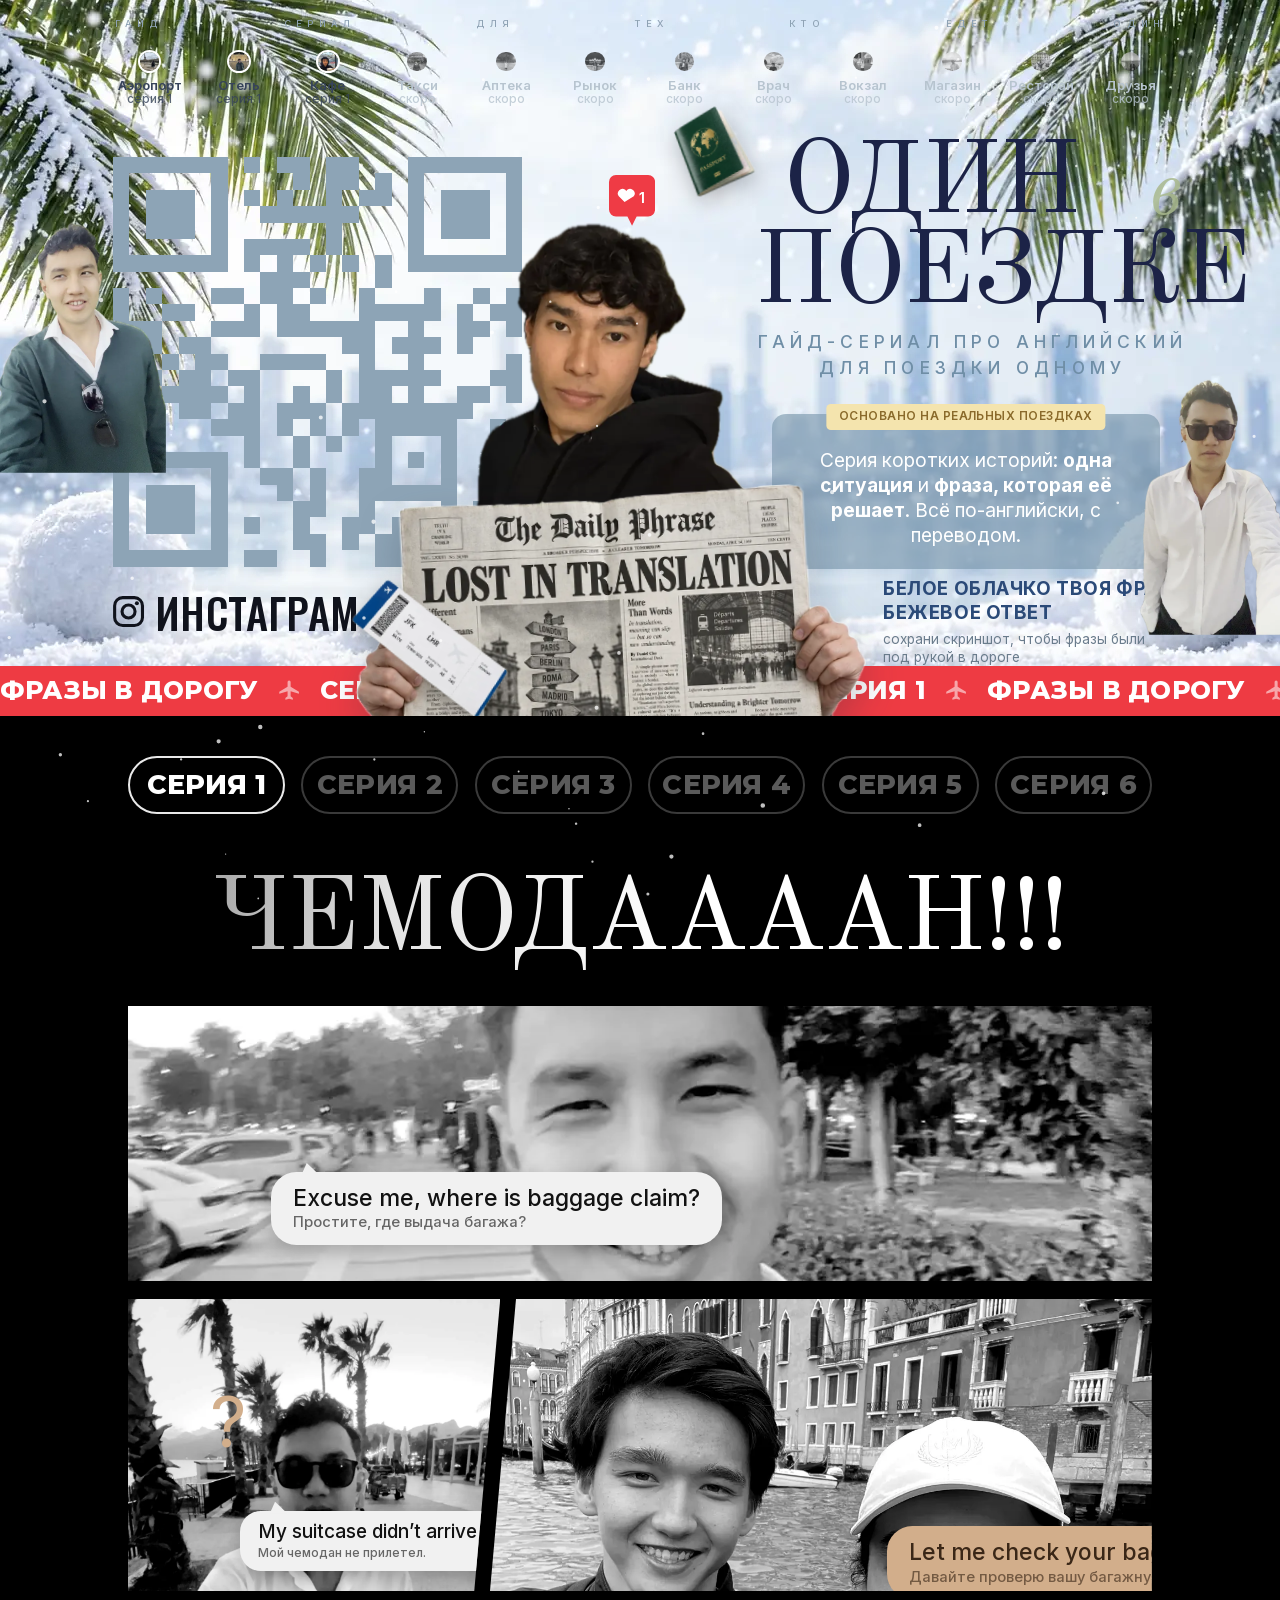
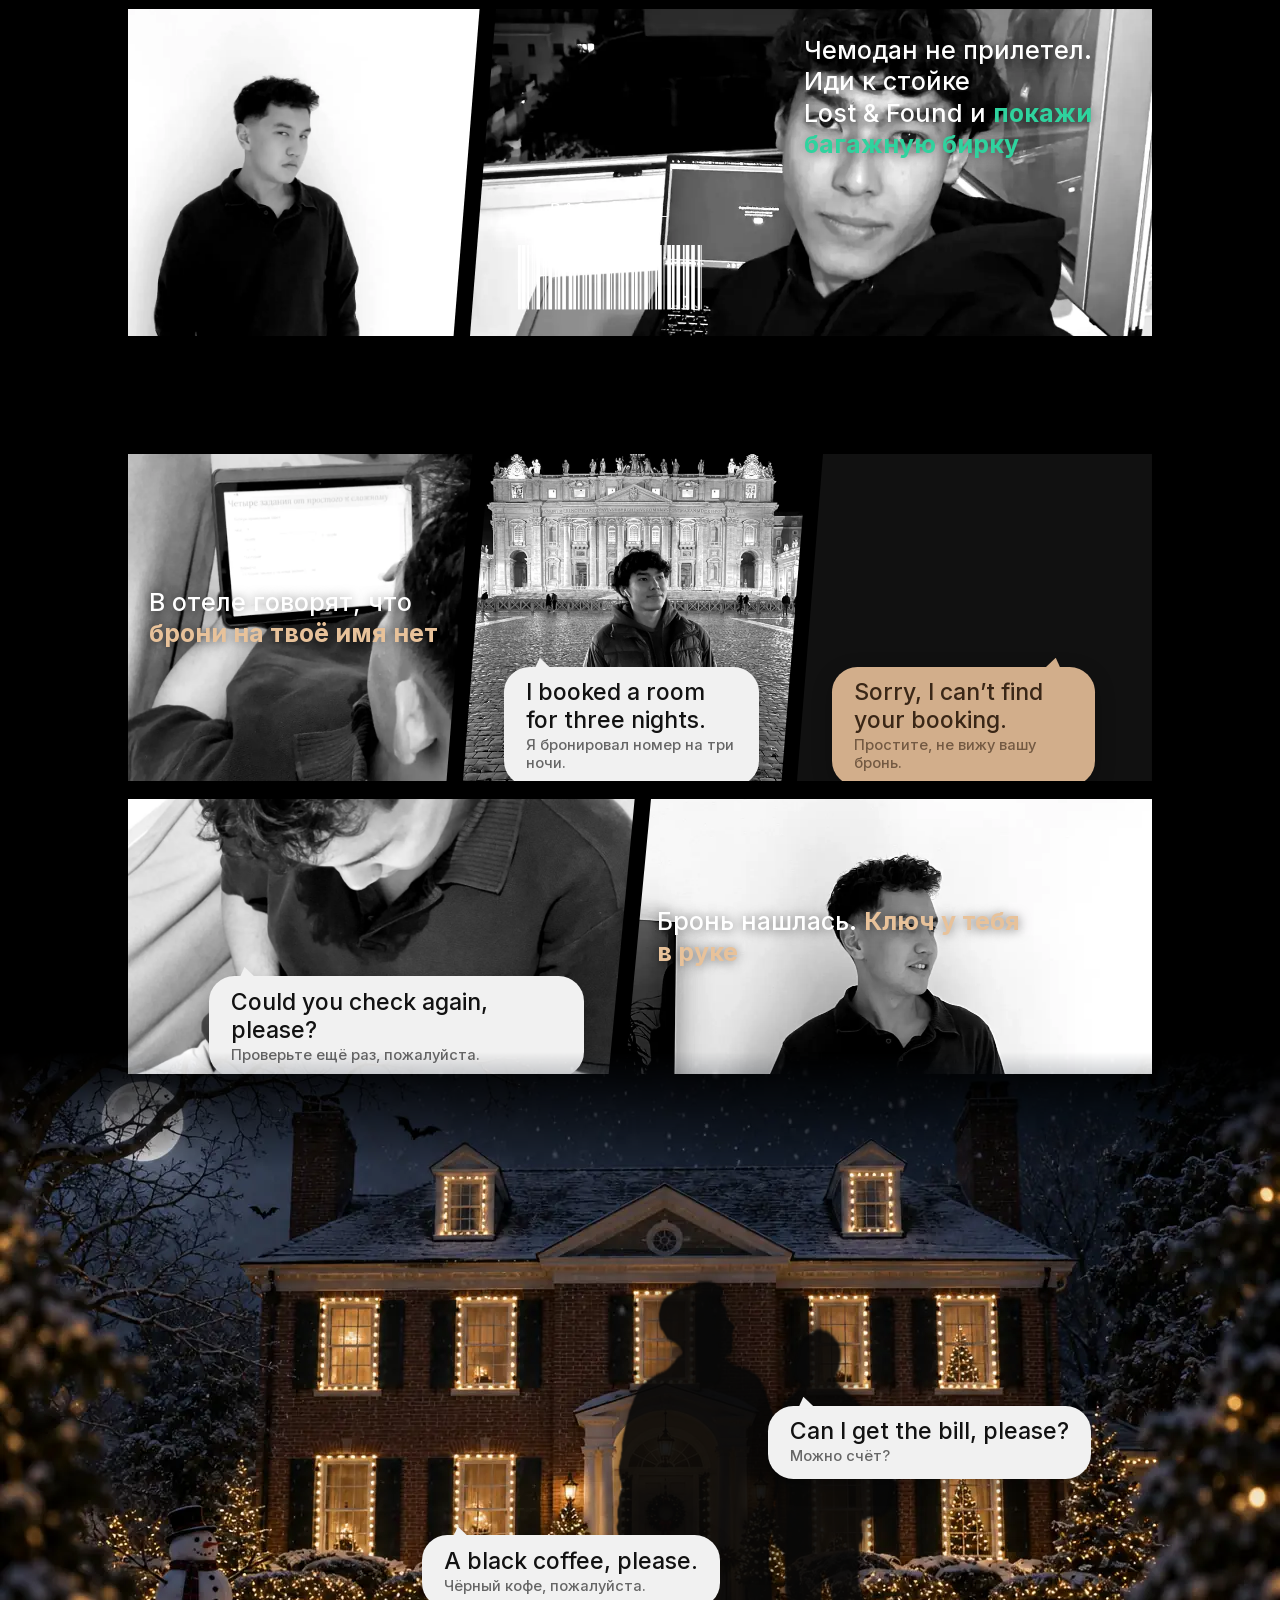
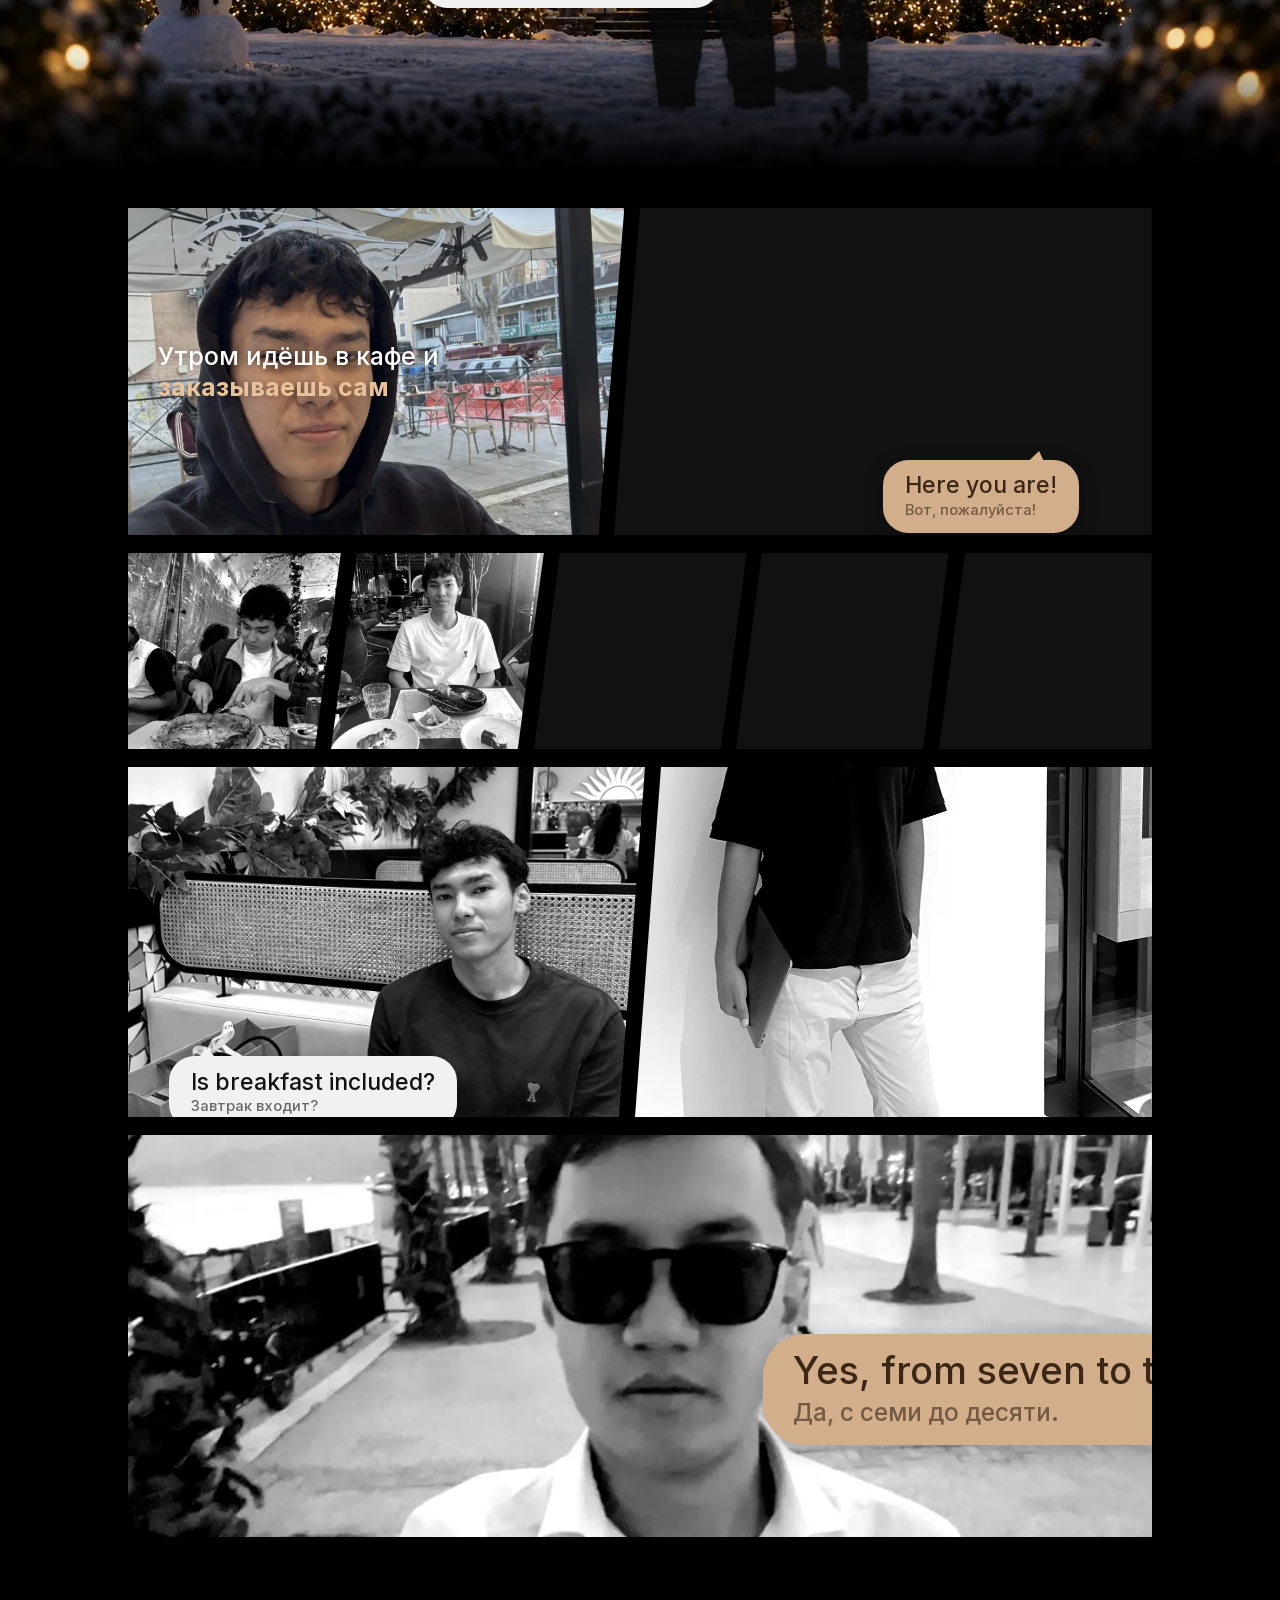
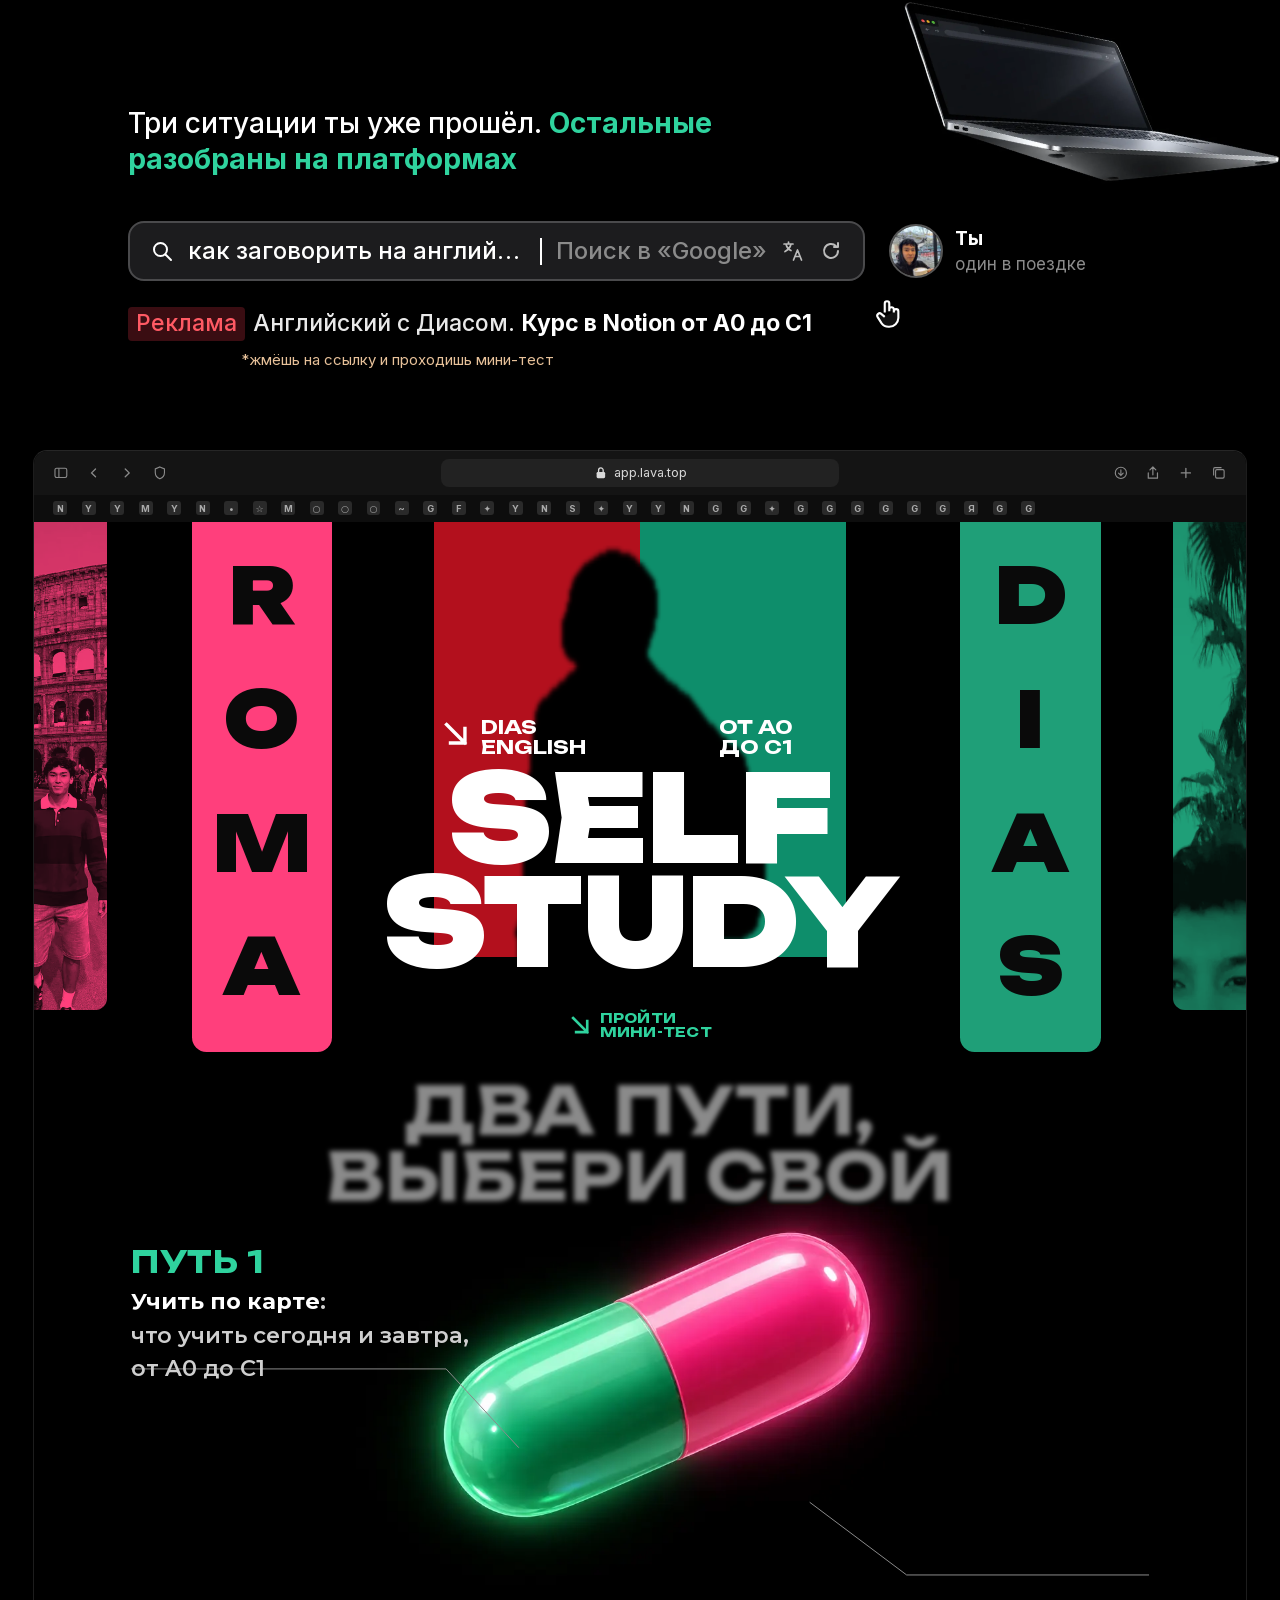
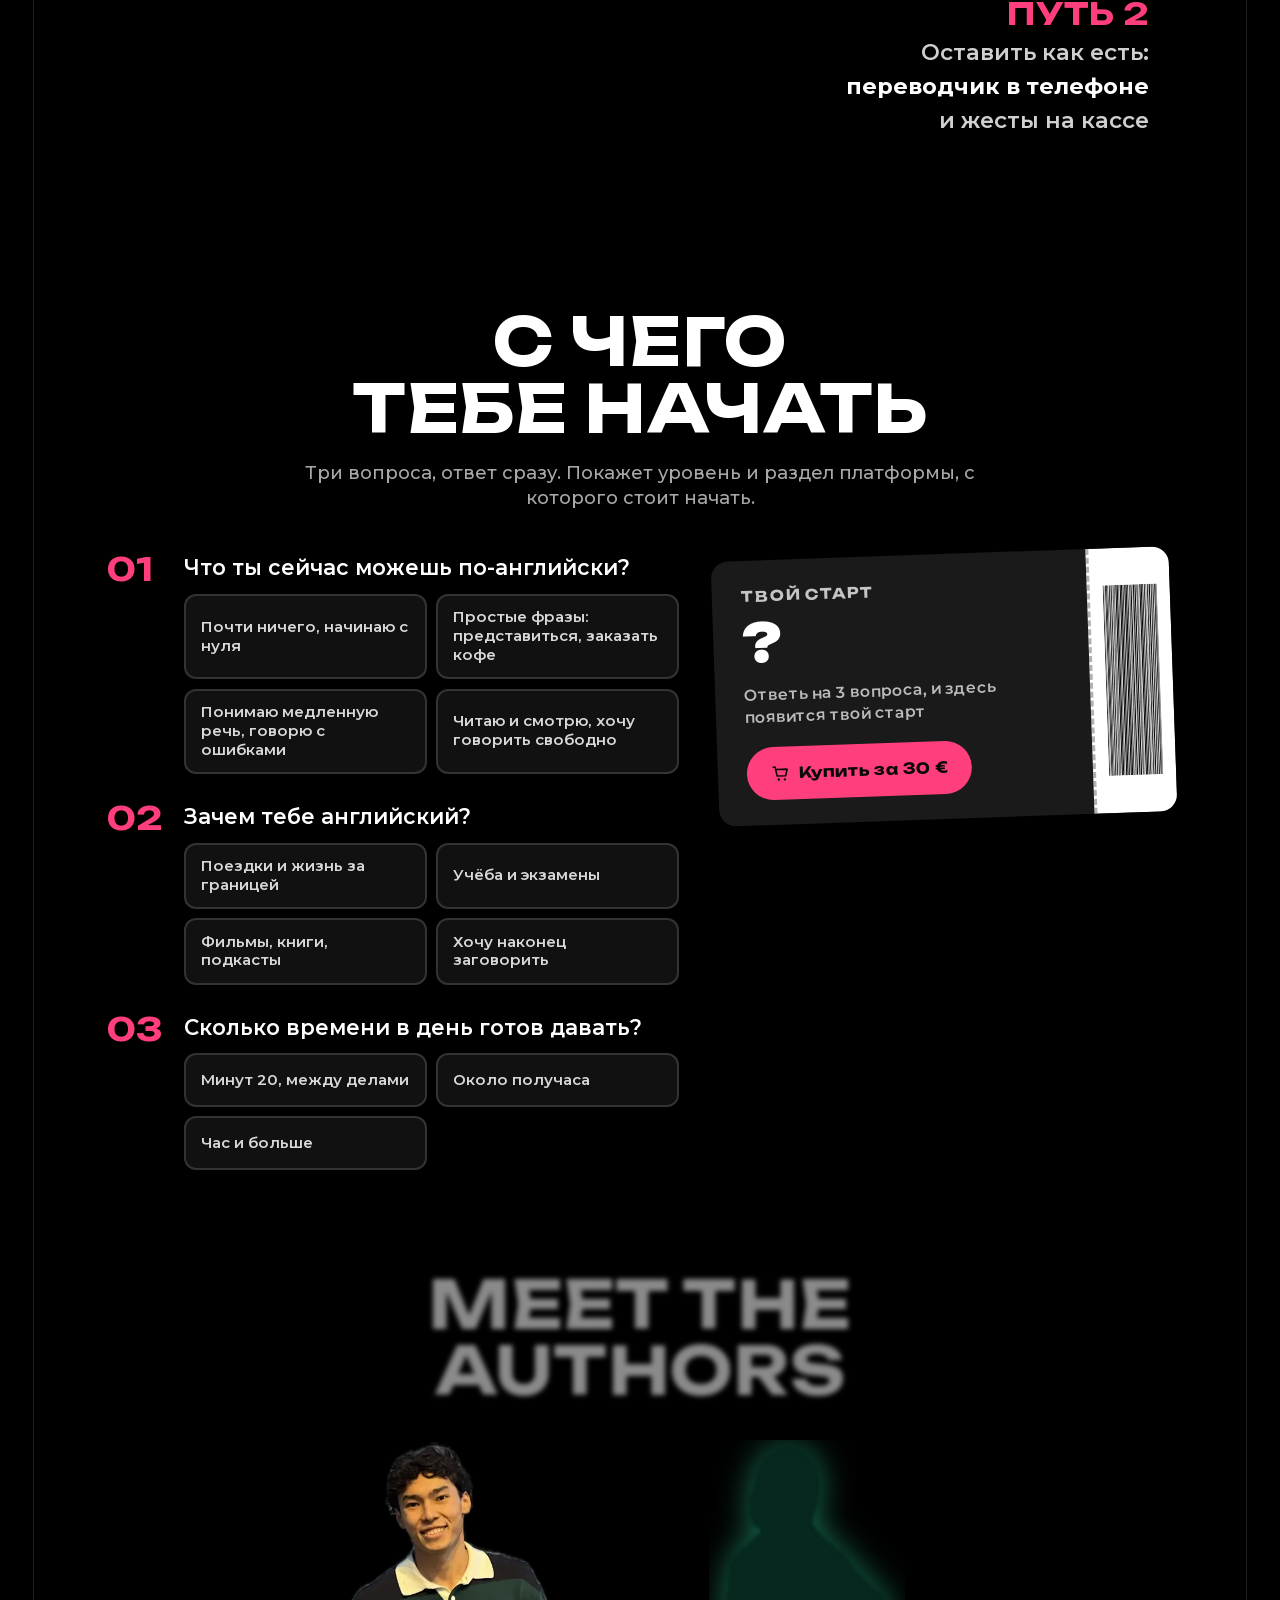
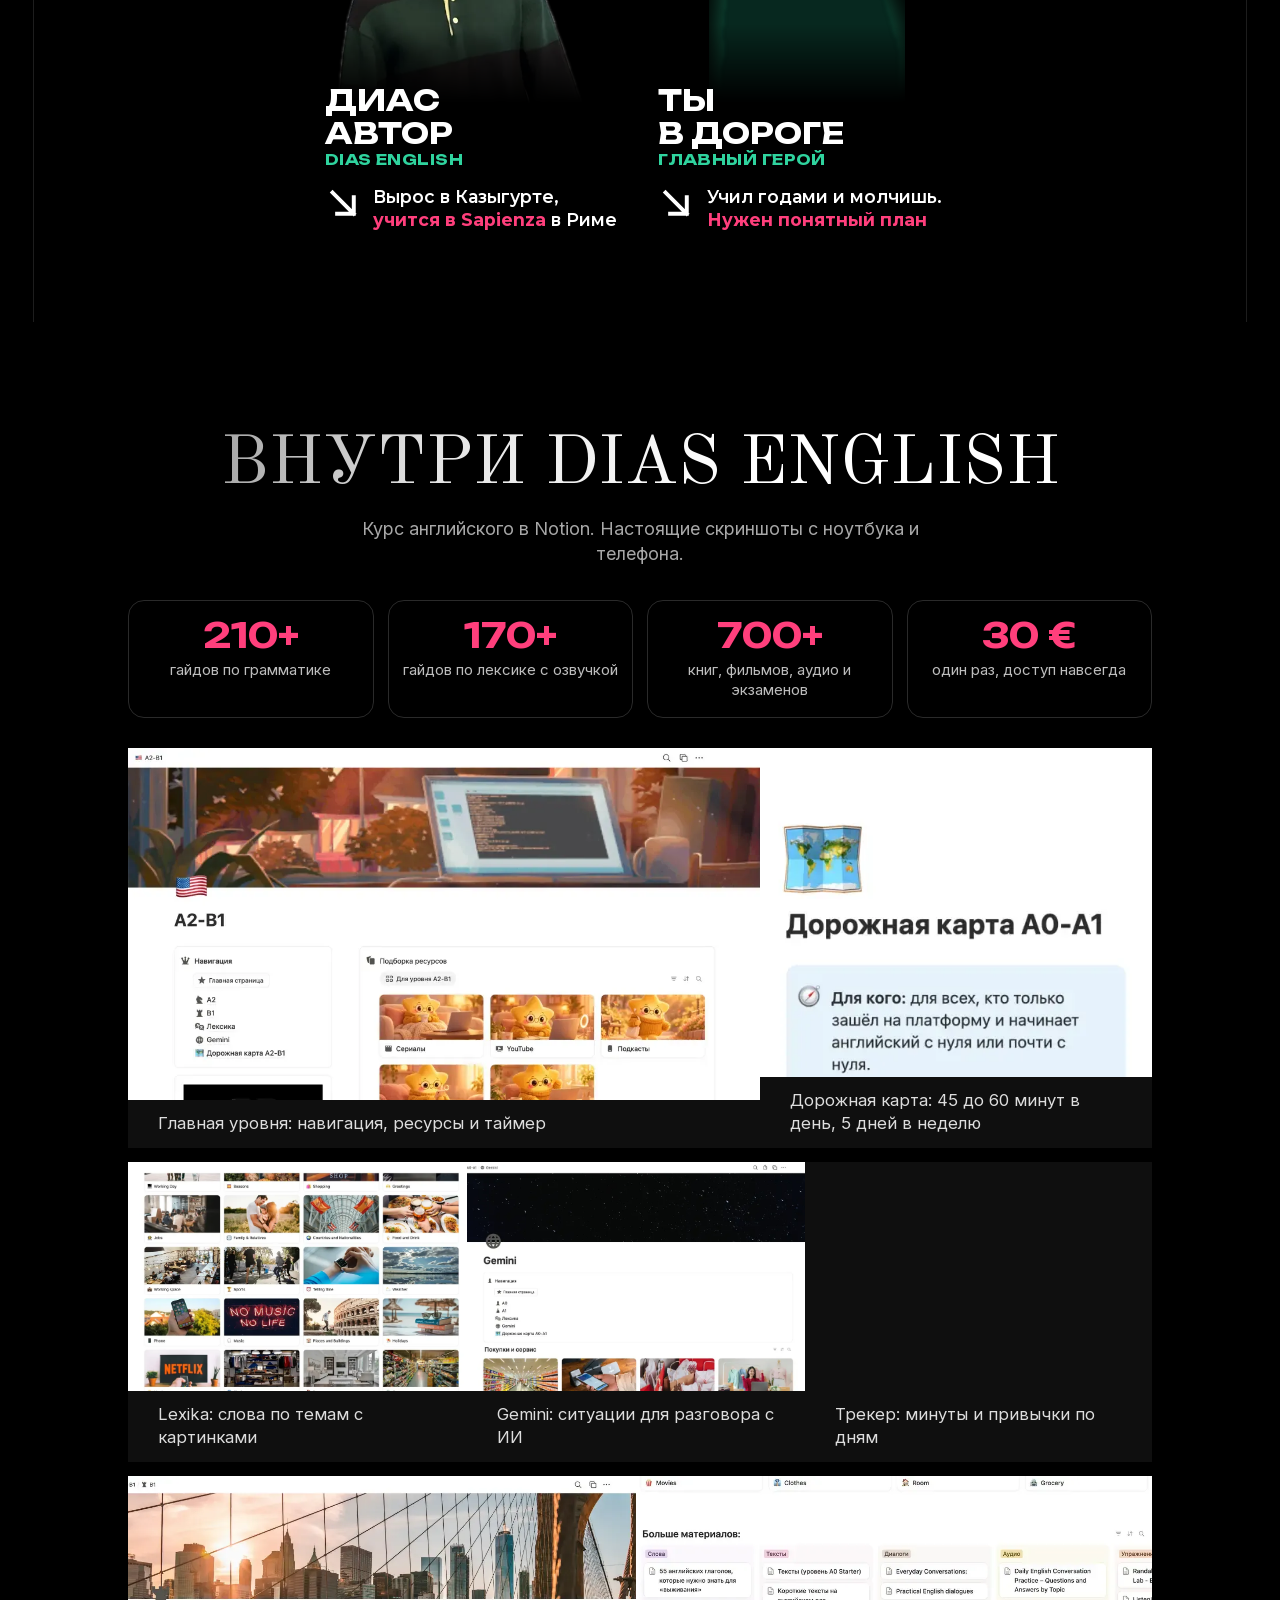
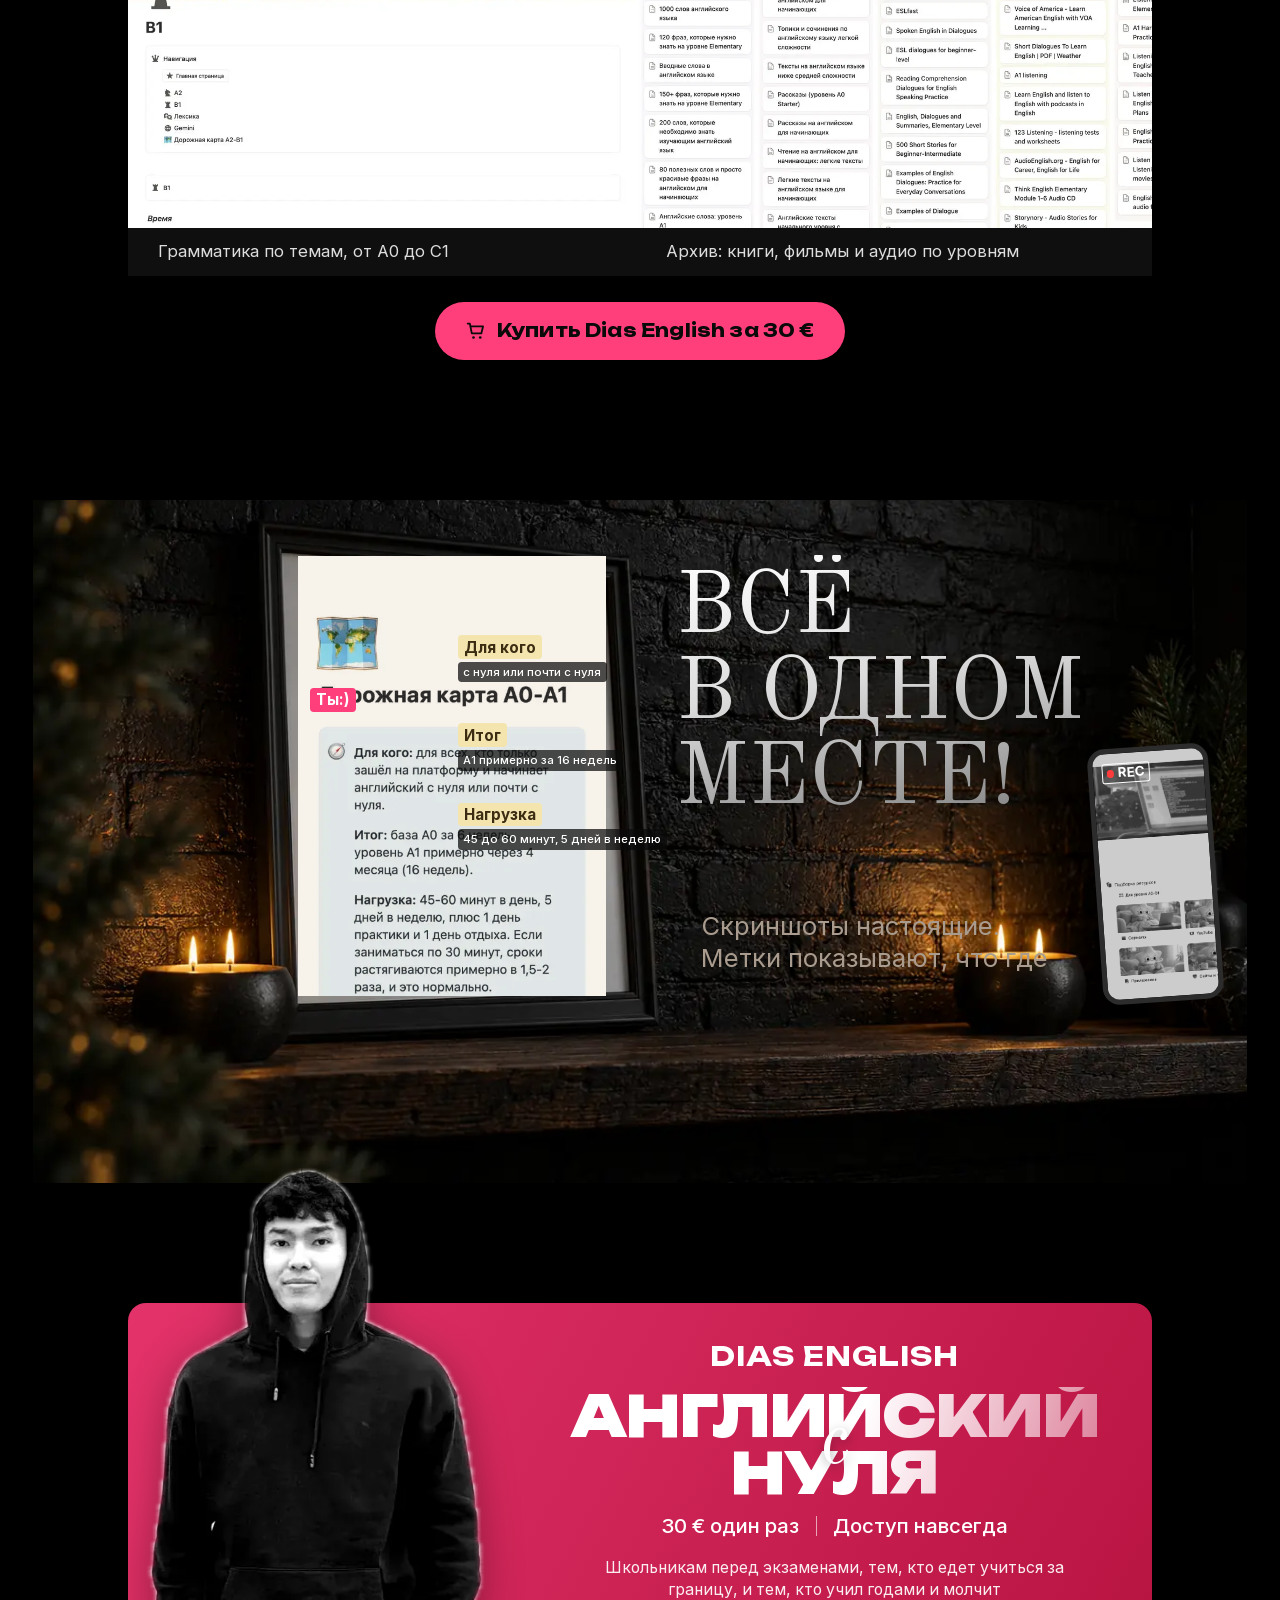
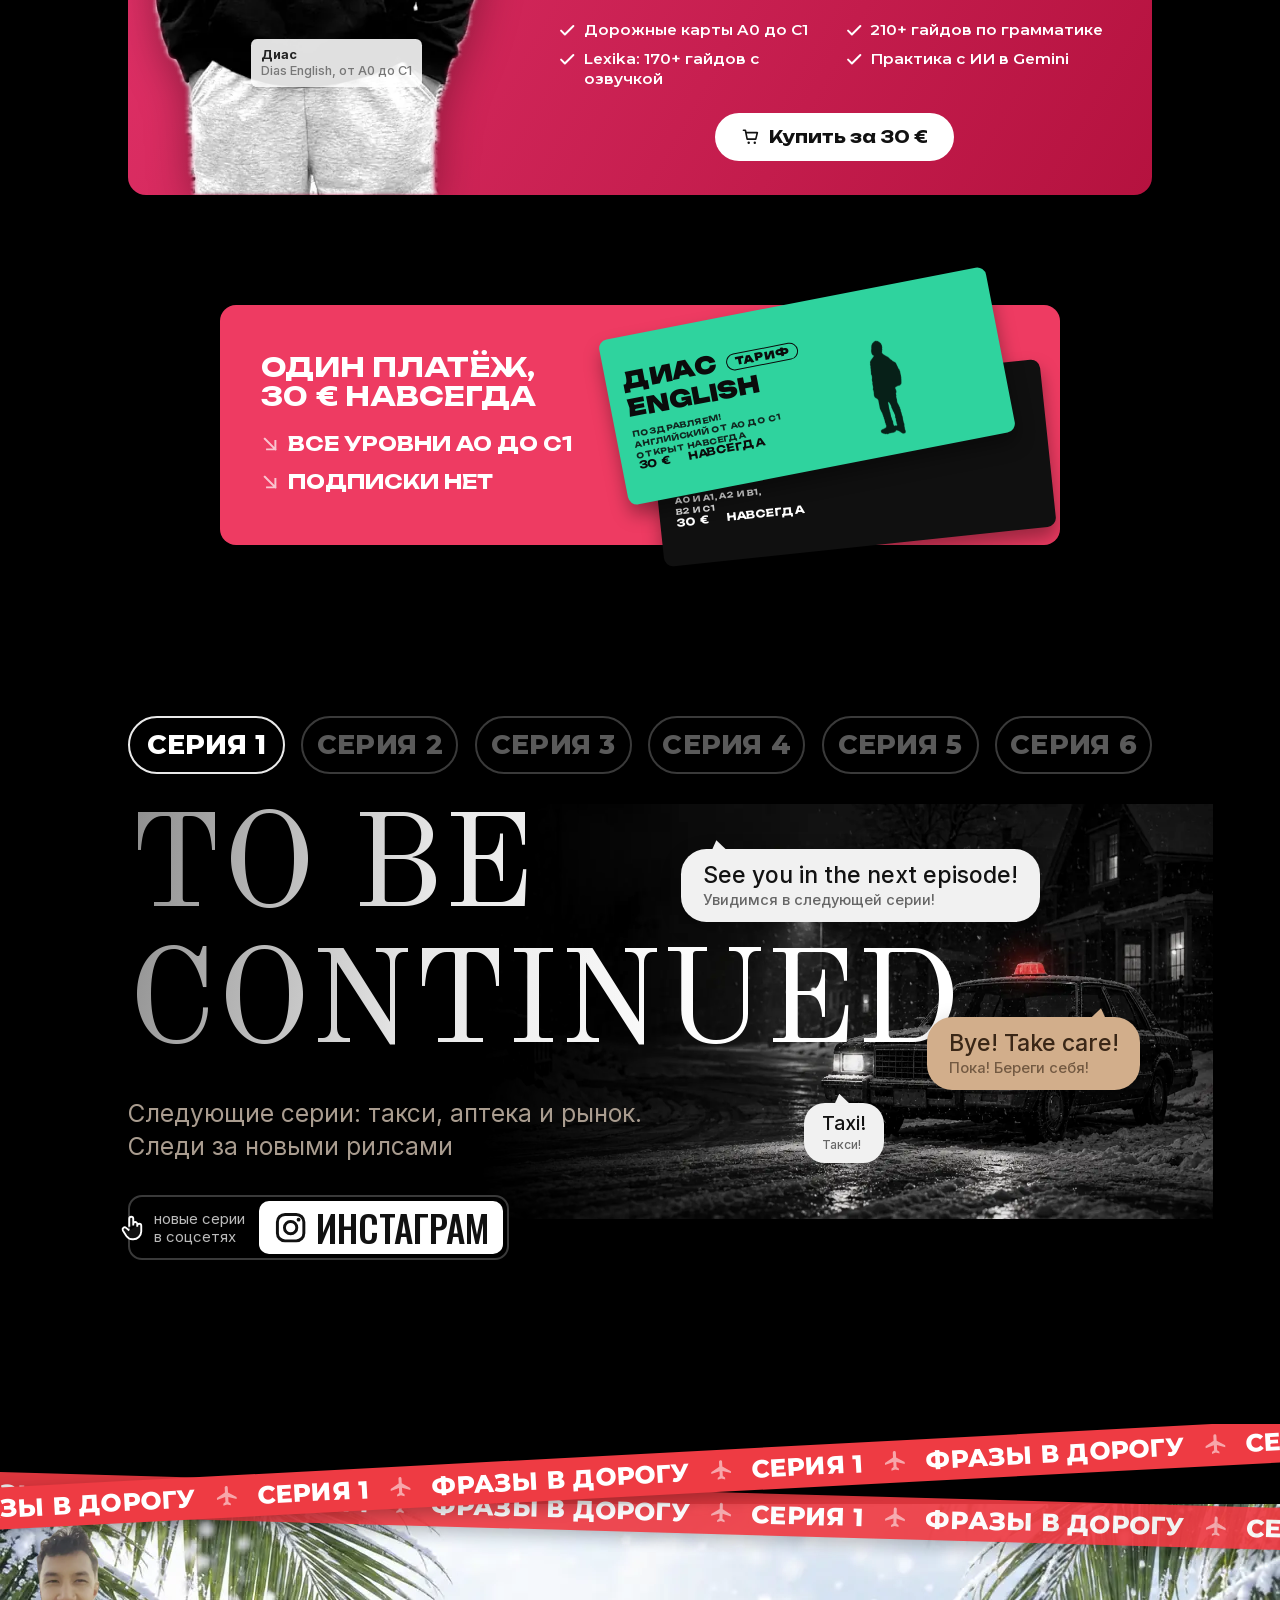
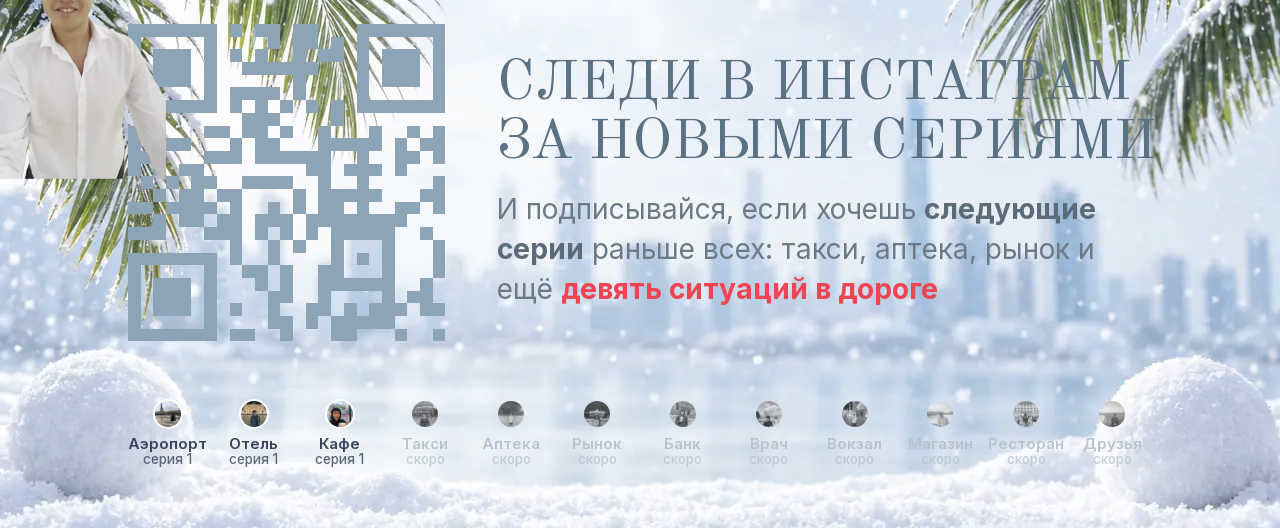
==== en/index.html @ 3814007d "Две вариации: /en/ с Dias English и /tr/ с Alterna Timur, мини-тест «С чего тебе начать», перенаправ" ====
<!doctype html>
<html lang="ru" data-version="ad" data-base="../">
<head>
<meta charset="utf-8">
<meta name="viewport" content="width=device-width, initial-scale=1">
<title>Один в поездке. Фразы на английском</title>
<meta name="description" content="Гайд-сериал: три ситуации в поездке и английские фразы, которые их решают.">
<meta property="og:title" content="Один в поездке. Фразы на английском">
<meta property="og:description" content="Гайд-сериал: три ситуации в поездке и английские фразы, которые их решают.">
<meta property="og:image" content="../media/hero-bg.webp">
<meta name="theme-color" content="#000000">
<link rel="icon" href="data:image/svg+xml,%3Csvg xmlns=%22http://www.w3.org/2000/svg%22 viewBox=%220 0 24 24%22%3E%3Crect width=%2224%22 height=%2224%22 rx=%225%22 fill=%22%23ee3b43%22/%3E%3Cpath d=%22M20 14v-1.6l-6.7-4V4.2a1.3 1.3 0 0 0-2.6 0v4.2L4 12.4V14l6.7-2v4l-1.8 1.3v1.5l3.1-.9 3.1.9v-1.5L13.3 16v-4z%22 fill=%22%23fff%22/%3E%3C/svg%3E">
<link rel="alternate" hreflang="ru" href="../tr/">
<link rel="preload" href="../assets/fonts/OldStandardTT-n400-cyrillic.woff2" as="font" type="font/woff2" crossorigin>
<link rel="stylesheet" href="../assets/fonts.css">
<link rel="stylesheet" href="../assets/style.css">
<script>window.CONTENT = {"meta": {"lang": "ru", "title": "Один в поездке. Фразы на английском", "description": "Гайд-сериал: три ситуации в поездке и английские фразы, которые их решают."}, "links": {"buy": "https://app.lava.top/products/2c950aa0-d8be-4317-8f39-0f9b4016f5da", "social": {"label": "ИНСТАГРАМ", "url": "https://www.instagram.com/"}}, "episodes": [{"top": "Аэропорт", "bottom": "серия 1", "img": "ep-01", "active": true, "href": "#ep1"}, {"top": "Отель", "bottom": "серия 1", "img": "ep-02", "active": true, "href": "#ep2"}, {"top": "Кафе", "bottom": "серия 1", "img": "ep-03", "active": true, "href": "#ep3"}, {"top": "Такси", "bottom": "скоро", "img": "ep-04"}, {"top": "Аптека", "bottom": "скоро", "img": "ep-05"}, {"top": "Рынок", "bottom": "скоро", "img": "ep-06"}, {"top": "Банк", "bottom": "скоро", "img": "ep-07"}, {"top": "Врач", "bottom": "скоро", "img": "ep-08"}, {"top": "Вокзал", "bottom": "скоро", "img": "ep-09"}, {"top": "Магазин", "bottom": "скоро", "img": "ep-10"}, {"top": "Ресторан", "bottom": "скоро", "img": "ep-11"}, {"top": "Друзья", "bottom": "скоро", "img": "ep-12"}], "tabs": [{"label": "СЕРИЯ 1", "href": "#ep1", "current": true}, {"label": "СЕРИЯ 2"}, {"label": "СЕРИЯ 3"}, {"label": "СЕРИЯ 4"}, {"label": "СЕРИЯ 5"}, {"label": "СЕРИЯ 6"}], "blocks": [{"type": "hero", "topline": ["гайд", "сериал", "для", "тех", "кто", "едет", "один"], "title1": "ОДИН", "small": "в", "title2": "ПОЕЗДКЕ", "subtitle": ["ГАЙД-СЕРИАЛ ПРО АНГЛИЙСКИЙ", "ДЛЯ ПОЕЗДКИ ОДНОМУ"], "badge": "ОСНОВАНО НА РЕАЛЬНЫХ ПОЕЗДКАХ", "card": "Серия коротких историй: <b>одна ситуация<\/b> и <b>фраза, которая её решает<\/b>. Всё по-английски, с переводом.", "note": "БЕЛОЕ ОБЛАЧКО ТВОЯ ФРАЗА,<br>БЕЖЕВОЕ ОТВЕТ", "noteSmall": "сохрани скриншот, чтобы фразы были<br>под рукой в дороге", "ticker": ["ФРАЗЫ В ДОРОГУ", "СЕРИЯ 1"], "media": {"bg": "hero-bg", "person": "dias-hero", "newspaper": "newspaper", "peekLeft": "timur-peek-left", "peekRight": "timur-peek-right", "objTop": "passport", "objBottom": "boarding-pass"}}, {"type": "tabs"}, {"type": "comic", "id": "ep1", "title": "ЧЕМОДААААН!!!", "rows": [{"panels": [{"img": "c1-1", "alt": "Тимур идёт по набережной с телефоном", "grow": 1, "bubble": {"lang": "en", "text": "Excuse me, where is baggage claim?", "ru": "Простите, где выдача багажа?", "x": 14, "y": 52}}], "h": 236}, {"panels": [{"img": "c1-2", "alt": "Тимур в тёмных очках", "grow": 36, "mark": "?", "bubble": {"lang": "en", "text": "My suitcase didn’t arrive.", "ru": "Мой чемодан не прилетел.", "x": 30, "y": 66, "small": true}}, {"img": "c1-3", "alt": "Диас с другом делают селфи на улице", "grow": 64, "bubble": {"lang": "tr", "text": "Let me check your baggage tag.", "ru": "Давайте проверю вашу багажную бирку.", "x": 60, "y": 70}}], "h": 250}, {"panels": [{"img": "c1-4", "alt": "Тимур у белой стены смотрит в сторону", "grow": 34}, {"img": "c1-5", "alt": "Диас у окна с ноутбуком", "grow": 66, "caption": {"text": "Чемодан не прилетел. Иди к стойке Lost&nbsp;&amp;&nbsp;Found и <b>покажи багажную бирку<\/b>", "side": "right", "accent": "green"}, "barcode": "BAG TAG _ 0417"}], "h": 280}]}, {"type": "comic", "id": "ep2", "topSpace": true, "rows": [{"panels": [{"img": "c2-1", "alt": "Тимур с планшетом, вид через плечо", "grow": 33, "caption": {"text": "В отеле говорят, что <b>брони на твоё имя нет<\/b>", "side": "left"}}, {"img": "c2-2", "alt": "Диас ночью у собора Святого Петра", "grow": 33, "bubble": {"lang": "en", "text": "I booked a room for three nights.", "ru": "Я бронировал номер на три ночи.", "x": 12, "y": 58}}, {"img": "c2-3", "alt": "Диас ночью на набережной", "grow": 34, "bubble": {"lang": "tr", "text": "Sorry, I can’t find your booking.", "ru": "Простите, не вижу вашу бронь.", "x": 10, "y": 58}}], "h": 280}, {"panels": [{"img": "c2-4", "alt": "Тимур занимается на планшете", "grow": 49, "bubble": {"lang": "en", "text": "Could you check again, please?", "ru": "Проверьте ещё раз, пожалуйста.", "x": 16, "y": 56}}, {"img": "c2-5", "alt": "Тимур у белой стены улыбается", "grow": 51, "caption": {"text": "Бронь нашлась. <b>Ключ у тебя в руке<\/b>", "side": "left"}}], "h": 236}]}, {"type": "scene", "img": "house-night", "alt": "Кирпичный дом ночью в гирляндах, снег и луна", "figures": [{"img": "silhouette-timur", "x": 48, "w": 13}, {"img": "silhouette-dias", "x": 60, "w": 10}], "bubbles": [{"lang": "en", "text": "A black coffee, please.", "ru": "Чёрный кофе, пожалуйста.", "x": 33, "y": 64}, {"lang": "en", "text": "Can I get the bill, please?", "ru": "Можно счёт?", "x": 60, "y": 46}]}, {"type": "comic", "id": "ep3", "rows": [{"panels": [{"img": "c3-1", "alt": "Диас с чашкой кофе", "grow": 48, "color": true, "caption": {"text": "Утром идёшь в кафе и <b>заказываешь сам<\/b>", "side": "left"}}, {"img": "c3-2", "alt": "Тимур на набережной с пальмами", "grow": 52, "bubble": {"lang": "tr", "text": "Here you are!", "ru": "Вот, пожалуйста!", "x": 50, "y": 70}}], "h": 280}, {"panels": [{"img": "c3-3", "alt": "Пицца на столе в кафе", "grow": 1}, {"img": "c3-4", "alt": "Завтрак в кафе", "grow": 1}, {"img": "c3-5", "alt": "Задание на планшете", "grow": 1}, {"img": "c3-6", "alt": "Диас в кафе с напитком", "grow": 1}, {"img": "c3-7", "alt": "Тимур улыбается на улице", "grow": 1}], "h": 168}, {"panels": [{"img": "c3-8", "alt": "Диас за столиком в кафе", "grow": 50, "bubble": {"lang": "en", "text": "Is breakfast included?", "ru": "Завтрак входит?", "x": 8, "y": 76}}, {"img": "c3-9", "alt": "Тимур у стены с ноутбуком", "grow": 50}], "h": 300}, {"panels": [{"img": "c3-big", "alt": "Тимур в тёмных очках на набережной", "grow": 1, "bubble": {"lang": "tr", "text": "Yes, from seven to ten.", "ru": "Да, с семи до десяти.", "x": 62, "y": 40, "big": true}}], "h": 345}]}, {"type": "search", "ad": true, "lead": "Три ситуации ты уже прошёл. <b>Остальные разобраны на платформах<\/b>", "query": "как заговорить на английском", "engine": "Поиск в «Google»", "adLabel": "Реклама", "adText": "Английский с Диасом. <b>Курс в Notion от A0 до C1<\/b>", "adHref": "#quiz", "note": "*жмёшь на ссылку и проходишь мини-тест", "user": {"name": "Ты", "sub": "один в поездке", "img": "ep-03"}, "laptop": "laptop"}, {"type": "browser", "ad": true, "url": "app.lava.top", "left": {"word": "ROMA", "color": "pink", "img": "strip-roma", "href": "buy"}, "right": {"word": "DIAS", "color": "green", "img": "strip-palms", "href": "buy"}, "labelLeft": "DIAS<br>ENGLISH", "labelRight": "ОТ A0<br>ДО C1", "big1": "SELF", "big2": ["ST", "DY"], "cupLetter": "U", "button": {"text": "ПРОЙТИ<br>МИНИ-ТЕСТ", "href": "#quiz"}, "silhouette": "silhouette-dias"}, {"type": "paths", "ad": true, "heading": ["ДВА ПУТИ,", "ВЫБЕРИ СВОЙ"], "pill": "pill", "path1": {"title": "ПУТЬ 1", "text": "<b>Учить по карте<\/b>:<br>что учить сегодня и завтра,<br>от A0 до C1", "href": "buy"}, "path2": {"title": "ПУТЬ 2", "text": "Оставить как есть:<br><b>переводчик в телефоне<\/b><br>и жесты на кассе", "href": "#quiz"}}, {"type": "quiz", "ad": true, "id": "quiz", "heading": ["С ЧЕГО", "ТЕБЕ НАЧАТЬ"], "sub": "Три вопроса, ответ сразу. Покажет уровень и раздел платформы, с которого стоит начать.", "questions": [{"q": "Что ты сейчас можешь по-английски?", "key": "level", "options": [{"t": "Почти ничего, начинаю с нуля", "v": "a0"}, {"t": "Простые фразы: представиться, заказать кофе", "v": "a1"}, {"t": "Понимаю медленную речь, говорю с ошибками", "v": "b1"}, {"t": "Читаю и смотрю, хочу говорить свободно", "v": "b2"}]}, {"q": "Зачем тебе английский?", "key": "goal", "options": [{"t": "Поездки и жизнь за границей", "v": "travel"}, {"t": "Учёба и экзамены", "v": "study"}, {"t": "Фильмы, книги, подкасты", "v": "media"}, {"t": "Хочу наконец заговорить", "v": "speak"}]}, {"q": "Сколько времени в день готов давать?", "key": "time", "options": [{"t": "Минут 20, между делами", "v": "short"}, {"t": "Около получаса", "v": "mid"}, {"t": "Час и больше", "v": "long"}]}], "results": {"level": {"a0": {"title": "A0 и A1", "text": "Дорожная карта A0 и A1: 16 недель, от звуков до первых диалогов в магазине, кафе и аэропорту."}, "a1": {"title": "A0 и A1, этап A1", "text": "Та же карта A0 и A1, но начни с этапа A1. Первый шаг на карте это тест: он покажет, где ты."}, "b1": {"title": "A2 и B1", "text": "Карта A2 и B1: грамматика по темам, Reading, Listening, Speaking, Writing."}, "b2": {"title": "B2 и C1", "text": "Карта B2 и C1: продвинутая грамматика и лексика, четыре навыка отдельными страницами."}}, "goal": {"travel": "Раздел для тебя: Lexika по ситуациям и Gemini, где разговор с ИИ про магазин, кассу, аптеку и врача.", "study": "Раздел для тебя: грамматика по темам и архив, где лежат экзамены.", "media": "Раздел для тебя: архив 700+ книг, фильмов и аудио.", "speak": "Раздел для тебя: практика с ИИ в Gemini."}, "time": {"short": "Карта рассчитана на 45 до 60 минут в день. Если меньше, этап просто растягивается на дольше.", "mid": "Если заниматься по 30 минут, сроки растягиваются примерно в 1,5 до 2 раз. Это нормально.", "long": "Твой темп совпадает с картой: 45 до 60 минут в день, 5 дней в неделю."}}, "resultTitle": "ТВОЙ СТАРТ", "cta": "Купить за 30 €", "href": "buy", "again": "Пройти заново", "color": "pink"}, {"type": "speakers", "ad": true, "heading": ["MEET THE", "AUTHORS"], "items": [{"img": "speaker-dias", "name": ["ДИАС", "АВТОР"], "role": "DIAS ENGLISH", "text": "Вырос в Казыгурте,<br><b>учится в Sapienza<\/b> в Риме", "href": "buy"}, {"img": "speaker-you", "name": ["ТЫ", "В ДОРОГЕ"], "role": "ГЛАВНЫЙ ГЕРОЙ", "text": "Учил годами и молчишь.<br><b>Нужен понятный план<\/b>", "href": "#quiz", "dark": true}]}, {"type": "gallery", "ad": true, "id": "inside-dias", "color": "pink", "title": "ВНУТРИ DIAS ENGLISH", "sub": "Курс английского в Notion. Настоящие скриншоты с ноутбука и телефона.", "stats": [{"n": "210+", "t": "гайдов по грамматике"}, {"n": "170+", "t": "гайдов по лексике с озвучкой"}, {"n": "700+", "t": "книг, фильмов, аудио и экзаменов"}, {"n": "30 €", "t": "один раз, доступ навсегда"}], "rows": [[{"img": "shot-d-hub", "grow": 62, "cap": "Главная уровня: навигация, ресурсы и таймер"}, {"img": "shot-d-roadmap-m", "grow": 38, "cap": "Дорожная карта: 45 до 60 минут в день, 5 дней в неделю", "top": true}], [{"img": "shot-d-lexika", "grow": 1, "cap": "Lexika: слова по темам с картинками"}, {"img": "shot-d-gemini", "grow": 1, "cap": "Gemini: ситуации для разговора с ИИ"}, {"img": "shot-d-habits", "grow": 1, "cap": "Трекер: минуты и привычки по дням"}], [{"img": "shot-d-grammar", "grow": 1, "cap": "Грамматика по темам, от A0 до C1"}, {"img": "shot-d-materials", "grow": 1, "cap": "Архив: книги, фильмы и аудио по уровням"}]], "href": "buy", "cta": "Купить Dias English за 30 €"}, {"type": "frame", "ad": true, "heading": ["ВСЁ", "В ОДНОМ", "МЕСТЕ!"], "sub": "Скриншоты настоящие.<br>Метки показывают, что где", "bg": "mantel", "shot": "shot-d-roadmap-m", "shotAlt": "Дорожная карта Dias English A0 и A1", "labels": [{"x": 52, "y": 18, "title": "Для кого", "text": "с нуля или почти с нуля"}, {"x": 52, "y": 38, "title": "Итог", "text": "A1 примерно за 16 недель"}, {"x": 4, "y": 30, "title": "Ты:)", "you": true}, {"x": 52, "y": 56, "title": "Нагрузка", "text": "45 до 60 минут, 5 дней в неделю"}], "phone": {"img": "shot-d-hub", "alt": "Главная уровня Dias English", "rec": "REC"}}, {"type": "offers", "ad": true, "id": "offers", "cards": [{"color": "pink", "photo": "card-dias", "tag": ["Диас", "Dias English, от A0 до C1"], "kicker": "DIAS ENGLISH", "big1": "АНГЛИЙСКИЙ", "script": "с", "big2": "НУЛЯ", "meta": ["30 € один раз", "Доступ навсегда"], "forWhom": "Школьникам перед экзаменами, тем, кто едет учиться за границу, и тем, кто учил годами и молчит", "list": ["Дорожные карты A0 до C1", "210+ гайдов по грамматике", "Lexika: 170+ гайдов с озвучкой", "Практика с ИИ в Gemini"], "href": "buy", "cta": "Купить за 30 €", "plane": "airplane"}], "box": {"title": ["ОДИН ПЛАТЁЖ,", "30 € НАВСЕГДА"], "items": [{"text": "ВСЕ УРОВНИ A0 ДО C1", "href": "buy"}, {"text": "ПОДПИСКИ НЕТ", "href": "buy"}]}, "tickets": [{"color": "green", "name": ["ДИАС", "ENGLISH"], "tariff": "ТАРИФ", "lines": "ПОЗДРАВЛЯЕМ!<br>АНГЛИЙСКИЙ ОТ A0 ДО C1<br>ОТКРЫТ НАВСЕГДА", "price": "30 €", "when": "НАВСЕГДА", "href": "buy", "silhouette": "silhouette-dias"}, {"color": "black", "name": ["ДОРОЖНЫЕ", "КАРТЫ"], "tariff": "3 ШТ", "lines": "A0 И A1, A2 И B1,<br>B2 И C1", "price": "30 €", "when": "НАВСЕГДА", "href": "buy"}]}, {"type": "continued", "title": ["TO BE", "CONTINUED..."], "bg": "taxi-night", "bubbles": [{"lang": "en", "text": "See you in the next episode!", "ru": "Увидимся в следующей серии!", "x": 54, "y": 4}, {"lang": "tr", "text": "Bye! Take care!", "ru": "Пока! Береги себя!", "x": 78, "y": 34}, {"lang": "en", "text": "Taxi!", "ru": "Такси!", "x": 66, "y": 50, "small": true}], "text": "Следующие серии: такси, аптека и рынок.<br>Следи за новыми рилсами", "hint": "новые серии<br>в соцсетях"}, {"type": "footer", "ticker": ["ФРАЗЫ В ДОРОГУ", "СЕРИЯ 1"], "title": ["СЛЕДИ В ИНСТАГРАМ", "ЗА НОВЫМИ СЕРИЯМИ"], "text": "И подписывайся, если хочешь <b>следующие серии<\/b> раньше всех: такси, аптека, рынок и ещё <em>девять ситуаций в дороге<\/em>", "peek": "timur-peek-footer", "bg": "hero-bg"}], "_readme": "Контент вариации EN. Все тексты, ссылки, картинки и порядок блоков. ad: true значит блок только на главной, на lesson/ его нет. Пересборка: python3 tools/build.py", "lang": "en"};</script>
<script src="../assets/sizes.js" defer></script>
<script src="../assets/qrcode.js" defer></script>
<script src="../assets/app.js" defer></script>
</head>
<body>
<div id="app"></div>
<noscript><p style="padding:24px">Для этой страницы нужен JavaScript.</p></noscript>
</body>
</html>
---- assets/fonts.css ----
/* cyrillic-ext */
@font-face {
  font-family: 'Inter';
  font-style: normal;
  font-weight: 400;
  font-display: swap;
  src: url(fonts/Inter-n400-cyrillic-ext.woff2) format('woff2');
  unicode-range: U+0460-052F, U+1C80-1C8A, U+20B4, U+2DE0-2DFF, U+A640-A69F, U+FE2E-FE2F;
}
/* cyrillic */
@font-face {
  font-family: 'Inter';
  font-style: normal;
  font-weight: 400;
  font-display: swap;
  src: url(fonts/Inter-n400-cyrillic.woff2) format('woff2');
  unicode-range: U+0301, U+0400-045F, U+0490-0491, U+04B0-04B1, U+2116;
}
/* latin-ext */
@font-face {
  font-family: 'Inter';
  font-style: normal;
  font-weight: 400;
  font-display: swap;
  src: url(fonts/Inter-n400-latin-ext.woff2) format('woff2');
  unicode-range: U+0100-02BA, U+02BD-02C5, U+02C7-02CC, U+02CE-02D7, U+02DD-02FF, U+0304, U+0308, U+0329, U+1D00-1DBF, U+1E00-1E9F, U+1EF2-1EFF, U+2020, U+20A0-20AB, U+20AD-20C4, U+2113, U+2C60-2C7F, U+A720-A7FF;
}
/* latin */
@font-face {
  font-family: 'Inter';
  font-style: normal;
  font-weight: 400;
  font-display: swap;
  src: url(fonts/Inter-n400-latin.woff2) format('woff2');
  unicode-range: U+0000-00FF, U+0131, U+0152-0153, U+02BB-02BC, U+02C6, U+02DA, U+02DC, U+0304, U+0308, U+0329, U+2000-206F, U+20AC, U+2122, U+2191, U+2193, U+2212, U+2215, U+FEFF, U+FFFD;
}
/* cyrillic-ext */
@font-face {
  font-family: 'Inter';
  font-style: normal;
  font-weight: 500;
  font-display: swap;
  src: url(fonts/Inter-n400-cyrillic-ext.woff2) format('woff2');
  unicode-range: U+0460-052F, U+1C80-1C8A, U+20B4, U+2DE0-2DFF, U+A640-A69F, U+FE2E-FE2F;
}
/* cyrillic */
@font-face {
  font-family: 'Inter';
  font-style: normal;
  font-weight: 500;
  font-display: swap;
  src: url(fonts/Inter-n400-cyrillic.woff2) format('woff2');
  unicode-range: U+0301, U+0400-045F, U+0490-0491, U+04B0-04B1, U+2116;
}
/* latin-ext */
@font-face {
  font-family: 'Inter';
  font-style: normal;
  font-weight: 500;
  font-display: swap;
  src: url(fonts/Inter-n400-latin-ext.woff2) format('woff2');
  unicode-range: U+0100-02BA, U+02BD-02C5, U+02C7-02CC, U+02CE-02D7, U+02DD-02FF, U+0304, U+0308, U+0329, U+1D00-1DBF, U+1E00-1E9F, U+1EF2-1EFF, U+2020, U+20A0-20AB, U+20AD-20C4, U+2113, U+2C60-2C7F, U+A720-A7FF;
}
/* latin */
@font-face {
  font-family: 'Inter';
  font-style: normal;
  font-weight: 500;
  font-display: swap;
  src: url(fonts/Inter-n400-latin.woff2) format('woff2');
  unicode-range: U+0000-00FF, U+0131, U+0152-0153, U+02BB-02BC, U+02C6, U+02DA, U+02DC, U+0304, U+0308, U+0329, U+2000-206F, U+20AC, U+2122, U+2191, U+2193, U+2212, U+2215, U+FEFF, U+FFFD;
}
/* cyrillic-ext */
@font-face {
  font-family: 'Inter';
  font-style: normal;
  font-weight: 600;
  font-display: swap;
  src: url(fonts/Inter-n400-cyrillic-ext.woff2) format('woff2');
  unicode-range: U+0460-052F, U+1C80-1C8A, U+20B4, U+2DE0-2DFF, U+A640-A69F, U+FE2E-FE2F;
}
/* cyrillic */
@font-face {
  font-family: 'Inter';
  font-style: normal;
  font-weight: 600;
  font-display: swap;
  src: url(fonts/Inter-n400-cyrillic.woff2) format('woff2');
  unicode-range: U+0301, U+0400-045F, U+0490-0491, U+04B0-04B1, U+2116;
}
/* latin-ext */
@font-face {
  font-family: 'Inter';
  font-style: normal;
  font-weight: 600;
  font-display: swap;
  src: url(fonts/Inter-n400-latin-ext.woff2) format('woff2');
  unicode-range: U+0100-02BA, U+02BD-02C5, U+02C7-02CC, U+02CE-02D7, U+02DD-02FF, U+0304, U+0308, U+0329, U+1D00-1DBF, U+1E00-1E9F, U+1EF2-1EFF, U+2020, U+20A0-20AB, U+20AD-20C4, U+2113, U+2C60-2C7F, U+A720-A7FF;
}
/* latin */
@font-face {
  font-family: 'Inter';
  font-style: normal;
  font-weight: 600;
  font-display: swap;
  src: url(fonts/Inter-n400-latin.woff2) format('woff2');
  unicode-range: U+0000-00FF, U+0131, U+0152-0153, U+02BB-02BC, U+02C6, U+02DA, U+02DC, U+0304, U+0308, U+0329, U+2000-206F, U+20AC, U+2122, U+2191, U+2193, U+2212, U+2215, U+FEFF, U+FFFD;
}
/* cyrillic-ext */
@font-face {
  font-family: 'Inter';
  font-style: normal;
  font-weight: 700;
  font-display: swap;
  src: url(fonts/Inter-n400-cyrillic-ext.woff2) format('woff2');
  unicode-range: U+0460-052F, U+1C80-1C8A, U+20B4, U+2DE0-2DFF, U+A640-A69F, U+FE2E-FE2F;
}
/* cyrillic */
@font-face {
  font-family: 'Inter';
  font-style: normal;
  font-weight: 700;
  font-display: swap;
  src: url(fonts/Inter-n400-cyrillic.woff2) format('woff2');
  unicode-range: U+0301, U+0400-045F, U+0490-0491, U+04B0-04B1, U+2116;
}
/* latin-ext */
@font-face {
  font-family: 'Inter';
  font-style: normal;
  font-weight: 700;
  font-display: swap;
  src: url(fonts/Inter-n400-latin-ext.woff2) format('woff2');
  unicode-range: U+0100-02BA, U+02BD-02C5, U+02C7-02CC, U+02CE-02D7, U+02DD-02FF, U+0304, U+0308, U+0329, U+1D00-1DBF, U+1E00-1E9F, U+1EF2-1EFF, U+2020, U+20A0-20AB, U+20AD-20C4, U+2113, U+2C60-2C7F, U+A720-A7FF;
}
/* latin */
@font-face {
  font-family: 'Inter';
  font-style: normal;
  font-weight: 700;
  font-display: swap;
  src: url(fonts/Inter-n400-latin.woff2) format('woff2');
  unicode-range: U+0000-00FF, U+0131, U+0152-0153, U+02BB-02BC, U+02C6, U+02DA, U+02DC, U+0304, U+0308, U+0329, U+2000-206F, U+20AC, U+2122, U+2191, U+2193, U+2212, U+2215, U+FEFF, U+FFFD;
}
/* cyrillic-ext */
@font-face {
  font-family: 'Montserrat';
  font-style: normal;
  font-weight: 500;
  font-display: swap;
  src: url(fonts/Montserrat-n500-cyrillic-ext.woff2) format('woff2');
  unicode-range: U+0460-052F, U+1C80-1C8A, U+20B4, U+2DE0-2DFF, U+A640-A69F, U+FE2E-FE2F;
}
/* cyrillic */
@font-face {
  font-family: 'Montserrat';
  font-style: normal;
  font-weight: 500;
  font-display: swap;
  src: url(fonts/Montserrat-n500-cyrillic.woff2) format('woff2');
  unicode-range: U+0301, U+0400-045F, U+0490-0491, U+04B0-04B1, U+2116;
}
/* latin-ext */
@font-face {
  font-family: 'Montserrat';
  font-style: normal;
  font-weight: 500;
  font-display: swap;
  src: url(fonts/Montserrat-n500-latin-ext.woff2) format('woff2');
  unicode-range: U+0100-02BA, U+02BD-02C5, U+02C7-02CC, U+02CE-02D7, U+02DD-02FF, U+0304, U+0308, U+0329, U+1D00-1DBF, U+1E00-1E9F, U+1EF2-1EFF, U+2020, U+20A0-20AB, U+20AD-20C4, U+2113, U+2C60-2C7F, U+A720-A7FF;
}
/* latin */
@font-face {
  font-family: 'Montserrat';
  font-style: normal;
  font-weight: 500;
  font-display: swap;
  src: url(fonts/Montserrat-n500-latin.woff2) format('woff2');
  unicode-range: U+0000-00FF, U+0131, U+0152-0153, U+02BB-02BC, U+02C6, U+02DA, U+02DC, U+0304, U+0308, U+0329, U+2000-206F, U+20AC, U+2122, U+2191, U+2193, U+2212, U+2215, U+FEFF, U+FFFD;
}
/* cyrillic-ext */
@font-face {
  font-family: 'Montserrat';
  font-style: normal;
  font-weight: 600;
  font-display: swap;
  src: url(fonts/Montserrat-n500-cyrillic-ext.woff2) format('woff2');
  unicode-range: U+0460-052F, U+1C80-1C8A, U+20B4, U+2DE0-2DFF, U+A640-A69F, U+FE2E-FE2F;
}
/* cyrillic */
@font-face {
  font-family: 'Montserrat';
  font-style: normal;
  font-weight: 600;
  font-display: swap;
  src: url(fonts/Montserrat-n500-cyrillic.woff2) format('woff2');
  unicode-range: U+0301, U+0400-045F, U+0490-0491, U+04B0-04B1, U+2116;
}
/* latin-ext */
@font-face {
  font-family: 'Montserrat';
  font-style: normal;
  font-weight: 600;
  font-display: swap;
  src: url(fonts/Montserrat-n500-latin-ext.woff2) format('woff2');
  unicode-range: U+0100-02BA, U+02BD-02C5, U+02C7-02CC, U+02CE-02D7, U+02DD-02FF, U+0304, U+0308, U+0329, U+1D00-1DBF, U+1E00-1E9F, U+1EF2-1EFF, U+2020, U+20A0-20AB, U+20AD-20C4, U+2113, U+2C60-2C7F, U+A720-A7FF;
}
/* latin */
@font-face {
  font-family: 'Montserrat';
  font-style: normal;
  font-weight: 600;
  font-display: swap;
  src: url(fonts/Montserrat-n500-latin.woff2) format('woff2');
  unicode-range: U+0000-00FF, U+0131, U+0152-0153, U+02BB-02BC, U+02C6, U+02DA, U+02DC, U+0304, U+0308, U+0329, U+2000-206F, U+20AC, U+2122, U+2191, U+2193, U+2212, U+2215, U+FEFF, U+FFFD;
}
/* cyrillic-ext */
@font-face {
  font-family: 'Montserrat';
  font-style: normal;
  font-weight: 700;
  font-display: swap;
  src: url(fonts/Montserrat-n500-cyrillic-ext.woff2) format('woff2');
  unicode-range: U+0460-052F, U+1C80-1C8A, U+20B4, U+2DE0-2DFF, U+A640-A69F, U+FE2E-FE2F;
}
/* cyrillic */
@font-face {
  font-family: 'Montserrat';
  font-style: normal;
  font-weight: 700;
  font-display: swap;
  src: url(fonts/Montserrat-n500-cyrillic.woff2) format('woff2');
  unicode-range: U+0301, U+0400-045F, U+0490-0491, U+04B0-04B1, U+2116;
}
/* latin-ext */
@font-face {
  font-family: 'Montserrat';
  font-style: normal;
  font-weight: 700;
  font-display: swap;
  src: url(fonts/Montserrat-n500-latin-ext.woff2) format('woff2');
  unicode-range: U+0100-02BA, U+02BD-02C5, U+02C7-02CC, U+02CE-02D7, U+02DD-02FF, U+0304, U+0308, U+0329, U+1D00-1DBF, U+1E00-1E9F, U+1EF2-1EFF, U+2020, U+20A0-20AB, U+20AD-20C4, U+2113, U+2C60-2C7F, U+A720-A7FF;
}
/* latin */
@font-face {
  font-family: 'Montserrat';
  font-style: normal;
  font-weight: 700;
  font-display: swap;
  src: url(fonts/Montserrat-n500-latin.woff2) format('woff2');
  unicode-range: U+0000-00FF, U+0131, U+0152-0153, U+02BB-02BC, U+02C6, U+02DA, U+02DC, U+0304, U+0308, U+0329, U+2000-206F, U+20AC, U+2122, U+2191, U+2193, U+2212, U+2215, U+FEFF, U+FFFD;
}
/* cyrillic-ext */
@font-face {
  font-family: 'Montserrat';
  font-style: normal;
  font-weight: 800;
  font-display: swap;
  src: url(fonts/Montserrat-n500-cyrillic-ext.woff2) format('woff2');
  unicode-range: U+0460-052F, U+1C80-1C8A, U+20B4, U+2DE0-2DFF, U+A640-A69F, U+FE2E-FE2F;
}
/* cyrillic */
@font-face {
  font-family: 'Montserrat';
  font-style: normal;
  font-weight: 800;
  font-display: swap;
  src: url(fonts/Montserrat-n500-cyrillic.woff2) format('woff2');
  unicode-range: U+0301, U+0400-045F, U+0490-0491, U+04B0-04B1, U+2116;
}
/* latin-ext */
@font-face {
  font-family: 'Montserrat';
  font-style: normal;
  font-weight: 800;
  font-display: swap;
  src: url(fonts/Montserrat-n500-latin-ext.woff2) format('woff2');
  unicode-range: U+0100-02BA, U+02BD-02C5, U+02C7-02CC, U+02CE-02D7, U+02DD-02FF, U+0304, U+0308, U+0329, U+1D00-1DBF, U+1E00-1E9F, U+1EF2-1EFF, U+2020, U+20A0-20AB, U+20AD-20C4, U+2113, U+2C60-2C7F, U+A720-A7FF;
}
/* latin */
@font-face {
  font-family: 'Montserrat';
  font-style: normal;
  font-weight: 800;
  font-display: swap;
  src: url(fonts/Montserrat-n500-latin.woff2) format('woff2');
  unicode-range: U+0000-00FF, U+0131, U+0152-0153, U+02BB-02BC, U+02C6, U+02DA, U+02DC, U+0304, U+0308, U+0329, U+2000-206F, U+20AC, U+2122, U+2191, U+2193, U+2212, U+2215, U+FEFF, U+FFFD;
}
/* cyrillic-ext */
@font-face {
  font-family: 'Old Standard TT';
  font-style: italic;
  font-weight: 400;
  font-display: swap;
  src: url(fonts/OldStandardTT-i400-cyrillic-ext.woff2) format('woff2');
  unicode-range: U+0460-052F, U+1C80-1C8A, U+20B4, U+2DE0-2DFF, U+A640-A69F, U+FE2E-FE2F;
}
/* cyrillic */
@font-face {
  font-family: 'Old Standard TT';
  font-style: italic;
  font-weight: 400;
  font-display: swap;
  src: url(fonts/OldStandardTT-i400-cyrillic.woff2) format('woff2');
  unicode-range: U+0301, U+0400-045F, U+0490-0491, U+04B0-04B1, U+2116;
}
/* latin-ext */
@font-face {
  font-family: 'Old Standard TT';
  font-style: italic;
  font-weight: 400;
  font-display: swap;
  src: url(fonts/OldStandardTT-i400-latin-ext.woff2) format('woff2');
  unicode-range: U+0100-02BA, U+02BD-02C5, U+02C7-02CC, U+02CE-02D7, U+02DD-02FF, U+0304, U+0308, U+0329, U+1D00-1DBF, U+1E00-1E9F, U+1EF2-1EFF, U+2020, U+20A0-20AB, U+20AD-20C4, U+2113, U+2C60-2C7F, U+A720-A7FF;
}
/* latin */
@font-face {
  font-family: 'Old Standard TT';
  font-style: italic;
  font-weight: 400;
  font-display: swap;
  src: url(fonts/OldStandardTT-i400-latin.woff2) format('woff2');
  unicode-range: U+0000-00FF, U+0131, U+0152-0153, U+02BB-02BC, U+02C6, U+02DA, U+02DC, U+0304, U+0308, U+0329, U+2000-206F, U+20AC, U+2122, U+2191, U+2193, U+2212, U+2215, U+FEFF, U+FFFD;
}
/* cyrillic-ext */
@font-face {
  font-family: 'Old Standard TT';
  font-style: normal;
  font-weight: 400;
  font-display: swap;
  src: url(fonts/OldStandardTT-n400-cyrillic-ext.woff2) format('woff2');
  unicode-range: U+0460-052F, U+1C80-1C8A, U+20B4, U+2DE0-2DFF, U+A640-A69F, U+FE2E-FE2F;
}
/* cyrillic */
@font-face {
  font-family: 'Old Standard TT';
  font-style: normal;
  font-weight: 400;
  font-display: swap;
  src: url(fonts/OldStandardTT-n400-cyrillic.woff2) format('woff2');
  unicode-range: U+0301, U+0400-045F, U+0490-0491, U+04B0-04B1, U+2116;
}
/* latin-ext */
@font-face {
  font-family: 'Old Standard TT';
  font-style: normal;
  font-weight: 400;
  font-display: swap;
  src: url(fonts/OldStandardTT-n400-latin-ext.woff2) format('woff2');
  unicode-range: U+0100-02BA, U+02BD-02C5, U+02C7-02CC, U+02CE-02D7, U+02DD-02FF, U+0304, U+0308, U+0329, U+1D00-1DBF, U+1E00-1E9F, U+1EF2-1EFF, U+2020, U+20A0-20AB, U+20AD-20C4, U+2113, U+2C60-2C7F, U+A720-A7FF;
}
/* latin */
@font-face {
  font-family: 'Old Standard TT';
  font-style: normal;
  font-weight: 400;
  font-display: swap;
  src: url(fonts/OldStandardTT-n400-latin.woff2) format('woff2');
  unicode-range: U+0000-00FF, U+0131, U+0152-0153, U+02BB-02BC, U+02C6, U+02DA, U+02DC, U+0304, U+0308, U+0329, U+2000-206F, U+20AC, U+2122, U+2191, U+2193, U+2212, U+2215, U+FEFF, U+FFFD;
}
/* cyrillic-ext */
@font-face {
  font-family: 'Old Standard TT';
  font-style: normal;
  font-weight: 700;
  font-display: swap;
  src: url(fonts/OldStandardTT-n700-cyrillic-ext.woff2) format('woff2');
  unicode-range: U+0460-052F, U+1C80-1C8A, U+20B4, U+2DE0-2DFF, U+A640-A69F, U+FE2E-FE2F;
}
/* cyrillic */
@font-face {
  font-family: 'Old Standard TT';
  font-style: normal;
  font-weight: 700;
  font-display: swap;
  src: url(fonts/OldStandardTT-n700-cyrillic.woff2) format('woff2');
  unicode-range: U+0301, U+0400-045F, U+0490-0491, U+04B0-04B1, U+2116;
}
/* latin-ext */
@font-face {
  font-family: 'Old Standard TT';
  font-style: normal;
  font-weight: 700;
  font-display: swap;
  src: url(fonts/OldStandardTT-n700-latin-ext.woff2) format('woff2');
  unicode-range: U+0100-02BA, U+02BD-02C5, U+02C7-02CC, U+02CE-02D7, U+02DD-02FF, U+0304, U+0308, U+0329, U+1D00-1DBF, U+1E00-1E9F, U+1EF2-1EFF, U+2020, U+20A0-20AB, U+20AD-20C4, U+2113, U+2C60-2C7F, U+A720-A7FF;
}
/* latin */
@font-face {
  font-family: 'Old Standard TT';
  font-style: normal;
  font-weight: 700;
  font-display: swap;
  src: url(fonts/OldStandardTT-n700-latin.woff2) format('woff2');
  unicode-range: U+0000-00FF, U+0131, U+0152-0153, U+02BB-02BC, U+02C6, U+02DA, U+02DC, U+0304, U+0308, U+0329, U+2000-206F, U+20AC, U+2122, U+2191, U+2193, U+2212, U+2215, U+FEFF, U+FFFD;
}
/* cyrillic-ext */
@font-face {
  font-family: 'Oswald';
  font-style: normal;
  font-weight: 500;
  font-display: swap;
  src: url(fonts/Oswald-n500-cyrillic-ext.woff2) format('woff2');
  unicode-range: U+0460-052F, U+1C80-1C8A, U+20B4, U+2DE0-2DFF, U+A640-A69F, U+FE2E-FE2F;
}
/* cyrillic */
@font-face {
  font-family: 'Oswald';
  font-style: normal;
  font-weight: 500;
  font-display: swap;
  src: url(fonts/Oswald-n500-cyrillic.woff2) format('woff2');
  unicode-range: U+0301, U+0400-045F, U+0490-0491, U+04B0-04B1, U+2116;
}
/* latin-ext */
@font-face {
  font-family: 'Oswald';
  font-style: normal;
  font-weight: 500;
  font-display: swap;
  src: url(fonts/Oswald-n500-latin-ext.woff2) format('woff2');
  unicode-range: U+0100-02BA, U+02BD-02C5, U+02C7-02CC, U+02CE-02D7, U+02DD-02FF, U+0304, U+0308, U+0329, U+1D00-1DBF, U+1E00-1E9F, U+1EF2-1EFF, U+2020, U+20A0-20AB, U+20AD-20C4, U+2113, U+2C60-2C7F, U+A720-A7FF;
}
/* latin */
@font-face {
  font-family: 'Oswald';
  font-style: normal;
  font-weight: 500;
  font-display: swap;
  src: url(fonts/Oswald-n500-latin.woff2) format('woff2');
  unicode-range: U+0000-00FF, U+0131, U+0152-0153, U+02BB-02BC, U+02C6, U+02DA, U+02DC, U+0304, U+0308, U+0329, U+2000-206F, U+20AC, U+2122, U+2191, U+2193, U+2212, U+2215, U+FEFF, U+FFFD;
}
/* cyrillic-ext */
@font-face {
  font-family: 'Oswald';
  font-style: normal;
  font-weight: 600;
  font-display: swap;
  src: url(fonts/Oswald-n500-cyrillic-ext.woff2) format('woff2');
  unicode-range: U+0460-052F, U+1C80-1C8A, U+20B4, U+2DE0-2DFF, U+A640-A69F, U+FE2E-FE2F;
}
/* cyrillic */
@font-face {
  font-family: 'Oswald';
  font-style: normal;
  font-weight: 600;
  font-display: swap;
  src: url(fonts/Oswald-n500-cyrillic.woff2) format('woff2');
  unicode-range: U+0301, U+0400-045F, U+0490-0491, U+04B0-04B1, U+2116;
}
/* latin-ext */
@font-face {
  font-family: 'Oswald';
  font-style: normal;
  font-weight: 600;
  font-display: swap;
  src: url(fonts/Oswald-n500-latin-ext.woff2) format('woff2');
  unicode-range: U+0100-02BA, U+02BD-02C5, U+02C7-02CC, U+02CE-02D7, U+02DD-02FF, U+0304, U+0308, U+0329, U+1D00-1DBF, U+1E00-1E9F, U+1EF2-1EFF, U+2020, U+20A0-20AB, U+20AD-20C4, U+2113, U+2C60-2C7F, U+A720-A7FF;
}
/* latin */
@font-face {
  font-family: 'Oswald';
  font-style: normal;
  font-weight: 600;
  font-display: swap;
  src: url(fonts/Oswald-n500-latin.woff2) format('woff2');
  unicode-range: U+0000-00FF, U+0131, U+0152-0153, U+02BB-02BC, U+02C6, U+02DA, U+02DC, U+0304, U+0308, U+0329, U+2000-206F, U+20AC, U+2122, U+2191, U+2193, U+2212, U+2215, U+FEFF, U+FFFD;
}
/* cyrillic-ext */
@font-face {
  font-family: 'Unbounded';
  font-style: normal;
  font-weight: 500;
  font-display: swap;
  src: url(fonts/Unbounded-n500-cyrillic-ext.woff2) format('woff2');
  unicode-range: U+0460-052F, U+1C80-1C8A, U+20B4, U+2DE0-2DFF, U+A640-A69F, U+FE2E-FE2F;
}
/* cyrillic */
@font-face {
  font-family: 'Unbounded';
  font-style: normal;
  font-weight: 500;
  font-display: swap;
  src: url(fonts/Unbounded-n500-cyrillic.woff2) format('woff2');
  unicode-range: U+0301, U+0400-045F, U+0490-0491, U+04B0-04B1, U+2116;
}
/* latin-ext */
@font-face {
  font-family: 'Unbounded';
  font-style: normal;
  font-weight: 500;
  font-display: swap;
  src: url(fonts/Unbounded-n500-latin-ext.woff2) format('woff2');
  unicode-range: U+0100-02BA, U+02BD-02C5, U+02C7-02CC, U+02CE-02D7, U+02DD-02FF, U+0304, U+0308, U+0329, U+1D00-1DBF, U+1E00-1E9F, U+1EF2-1EFF, U+2020, U+20A0-20AB, U+20AD-20C4, U+2113, U+2C60-2C7F, U+A720-A7FF;
}
/* latin */
@font-face {
  font-family: 'Unbounded';
  font-style: normal;
  font-weight: 500;
  font-display: swap;
  src: url(fonts/Unbounded-n500-latin.woff2) format('woff2');
  unicode-range: U+0000-00FF, U+0131, U+0152-0153, U+02BB-02BC, U+02C6, U+02DA, U+02DC, U+0304, U+0308, U+0329, U+2000-206F, U+20AC, U+2122, U+2191, U+2193, U+2212, U+2215, U+FEFF, U+FFFD;
}
/* cyrillic-ext */
@font-face {
  font-family: 'Unbounded';
  font-style: normal;
  font-weight: 700;
  font-display: swap;
  src: url(fonts/Unbounded-n500-cyrillic-ext.woff2) format('woff2');
  unicode-range: U+0460-052F, U+1C80-1C8A, U+20B4, U+2DE0-2DFF, U+A640-A69F, U+FE2E-FE2F;
}
/* cyrillic */
@font-face {
  font-family: 'Unbounded';
  font-style: normal;
  font-weight: 700;
  font-display: swap;
  src: url(fonts/Unbounded-n500-cyrillic.woff2) format('woff2');
  unicode-range: U+0301, U+0400-045F, U+0490-0491, U+04B0-04B1, U+2116;
}
/* latin-ext */
@font-face {
  font-family: 'Unbounded';
  font-style: normal;
  font-weight: 700;
  font-display: swap;
  src: url(fonts/Unbounded-n500-latin-ext.woff2) format('woff2');
  unicode-range: U+0100-02BA, U+02BD-02C5, U+02C7-02CC, U+02CE-02D7, U+02DD-02FF, U+0304, U+0308, U+0329, U+1D00-1DBF, U+1E00-1E9F, U+1EF2-1EFF, U+2020, U+20A0-20AB, U+20AD-20C4, U+2113, U+2C60-2C7F, U+A720-A7FF;
}
/* latin */
@font-face {
  font-family: 'Unbounded';
  font-style: normal;
  font-weight: 700;
  font-display: swap;
  src: url(fonts/Unbounded-n500-latin.woff2) format('woff2');
  unicode-range: U+0000-00FF, U+0131, U+0152-0153, U+02BB-02BC, U+02C6, U+02DA, U+02DC, U+0304, U+0308, U+0329, U+2000-206F, U+20AC, U+2122, U+2191, U+2193, U+2212, U+2215, U+FEFF, U+FFFD;
}
/* cyrillic-ext */
@font-face {
  font-family: 'Unbounded';
  font-style: normal;
  font-weight: 900;
  font-display: swap;
  src: url(fonts/Unbounded-n500-cyrillic-ext.woff2) format('woff2');
  unicode-range: U+0460-052F, U+1C80-1C8A, U+20B4, U+2DE0-2DFF, U+A640-A69F, U+FE2E-FE2F;
}
/* cyrillic */
@font-face {
  font-family: 'Unbounded';
  font-style: normal;
  font-weight: 900;
  font-display: swap;
  src: url(fonts/Unbounded-n500-cyrillic.woff2) format('woff2');
  unicode-range: U+0301, U+0400-045F, U+0490-0491, U+04B0-04B1, U+2116;
}
/* latin-ext */
@font-face {
  font-family: 'Unbounded';
  font-style: normal;
  font-weight: 900;
  font-display: swap;
  src: url(fonts/Unbounded-n500-latin-ext.woff2) format('woff2');
  unicode-range: U+0100-02BA, U+02BD-02C5, U+02C7-02CC, U+02CE-02D7, U+02DD-02FF, U+0304, U+0308, U+0329, U+1D00-1DBF, U+1E00-1E9F, U+1EF2-1EFF, U+2020, U+20A0-20AB, U+20AD-20C4, U+2113, U+2C60-2C7F, U+A720-A7FF;
}
/* latin */
@font-face {
  font-family: 'Unbounded';
  font-style: normal;
  font-weight: 900;
  font-display: swap;
  src: url(fonts/Unbounded-n500-latin.woff2) format('woff2');
  unicode-range: U+0000-00FF, U+0131, U+0152-0153, U+02BB-02BC, U+02C6, U+02DA, U+02DC, U+0304, U+0308, U+0329, U+2000-206F, U+20AC, U+2122, U+2191, U+2193, U+2212, U+2215, U+FEFF, U+FFFD;
}
---- assets/style.css ----
/* Сайт №04. Все цвета и шрифты здесь, в :root */
:root {
  --bg: #000;
  --ink: #fff;
  --muted: #8d8d8d;
  --navy: #1c2347;          /* заголовок первого экрана */
  --steel: #6f8ea6;         /* подзаголовок, QR */
  --steel-dark: #5b7184;    /* заголовок в подвале */
  --badge-bg: #f4e4ae;
  --badge-ink: #8a6a2b;
  --card-bg: rgba(122, 150, 172, .62);
  --note: #2b4a78;
  --tape: #ee3b43;
  --bubble: #f1f1f1;
  --bubble-ink: #121212;
  --bubble-tr: #d2ae8b;     /* бежевое облачко: турецкий */
  --bubble-tr-ink: #3a2717;
  --accent: #e8c29a;        /* выделение в подписях комикса */
  --green: #2fd39e;
  --green-deep: #0f8f68;
  --green-card: #1f9f78;
  --pink: #ff3f7c;
  --pink-deep: #c8164c;
  --pink-box: #ee3b62;
  --wrap: 1024px;
  --wide: 1214px;
  --serif: 'Old Standard TT', 'Times New Roman', serif;
  --sans: 'Inter', system-ui, -apple-system, sans-serif;
  --wide-font: 'Unbounded', 'Inter', sans-serif;
  --pill-font: 'Montserrat', 'Inter', sans-serif;
  --cond: 'Oswald', 'Inter', sans-serif;
  --ease: cubic-bezier(.22, .61, .36, 1);
}

*, *::before, *::after { box-sizing: border-box; }
html { -webkit-text-size-adjust: 100%; }
body {
  margin: 0; background: var(--bg); color: var(--ink);
  font-family: var(--sans); font-size: 17px; line-height: 1.4;
  overflow-x: hidden;
  hyphens: auto; -webkit-hyphens: auto; overflow-wrap: break-word;
}
img { display: block; max-width: 100%; height: auto; }
figure { margin: 0; }
h1, h2, h3, .bubble, .tab, .ticket__name { hyphens: manual; -webkit-hyphens: manual; }
a { color: inherit; text-decoration: none; }
a:hover { text-decoration: none; }
b, strong { font-weight: 700; }
.wrap { width: min(var(--wrap), calc(100% - 48px)); margin-inline: auto; }
.wide { width: min(var(--wide), calc(100% - 32px)); margin-inline: auto; }
.sr { position: absolute; width: 1px; height: 1px; overflow: hidden; clip: rect(0 0 0 0); }
.nb { white-space: nowrap; }
.ic { width: 1em; height: 1em; display: inline-block; vertical-align: -0.12em; flex: none; }

/* Снег поверх страницы */
#snow { position: fixed; inset: 0; width: 100%; height: 100%; pointer-events: none; z-index: 40; }

/* Появление при прокрутке */
[data-reveal] { opacity: 0; transform: translateY(24px); transition: opacity .8s var(--ease), transform .8s var(--ease); }
[data-reveal].in { opacity: 1; transform: none; }

/* ---------- Первый экран ---------- */
.hero { position: relative; color: var(--navy); background: #eef3f7; overflow: hidden; container-type: inline-size; }
.hero__stage { position: relative; aspect-ratio: 1400 / 783; }
.hero__bg { position: absolute; inset: 0; width: 100%; height: 100%; object-fit: cover; }
.hero__topline { position: absolute; top: 2.6%; left: 9%; right: 9%; display: flex; justify-content: space-between;
  font: 500 .72cqw/1 var(--sans); letter-spacing: .55em; color: #8ea2b4; text-transform: uppercase; }
.eps { position: absolute; top: 7.2%; left: 8.4%; right: 8.4%; display: grid; grid-template-columns: repeat(12, 1fr); gap: .4cqw; }
.ep { display: flex; flex-direction: column; align-items: center; text-align: center; color: #b7c4cf;
  font: 600 1.02cqw/1.15 var(--sans); hyphens: manual; transition: color .3s var(--ease), transform .3s var(--ease); }
.ep img { width: 1.55cqw; height: 1.55cqw; border-radius: 50%; object-fit: cover; margin-bottom: .55cqw; filter: grayscale(1); opacity: .75; transition: filter .3s, opacity .3s; }
.ep.is-on { color: #36435a; }
.ep.is-on img { filter: none; opacity: 1; box-shadow: 0 0 0 2px #fff; }
.ep small { font-weight: 500; font-size: .9em; opacity: .8; display: block; }
a.ep:hover, span.ep:hover { color: var(--navy); transform: translateY(-2px); }
.ep:hover img { filter: none; opacity: 1; }

.hero__qr { position: absolute; left: 8.8%; top: 22%; width: 32%; aspect-ratio: 1; color: #8da4b6; transition: transform .4s var(--ease); }
.hero__qr svg { width: 100%; height: 100%; display: block; }
.hero__qr:hover { transform: scale(1.015); }
.hero__handle { position: absolute; left: 8.6%; top: 82.5%; display: flex; align-items: center; gap: .6cqw;
  font: 500 3.3cqw/1 var(--cond); color: #10131c; letter-spacing: .01em; transition: opacity .3s; }
.hero__handle .ic { width: 2.9cqw; height: 2.9cqw; }
.hero__handle:hover { opacity: .7; }

.hero__peek { position: absolute; pointer-events: none; }
.hero__peek--l { left: -2%; top: 31%; width: 15%; }
.hero__peek--r { right: -3%; top: 53%; width: 14%; transform: scaleX(-1); }

.hero__person { position: absolute; left: 36%; top: 31%; width: 25%; }
.hero__heart { position: absolute; left: 47.6%; top: 24.5%; width: 3.6%; }
.hero__paper { position: absolute; left: 27.5%; top: 69%; width: 40%; transform: rotate(-3deg); z-index: 3; filter: drop-shadow(0 1.2cqw 1.5cqw rgba(30,45,60,.25)); }
.hero__obj-top { position: absolute; left: 53%; top: 15%; width: 5.6%; transform: rotate(-14deg); z-index: 2; filter: drop-shadow(0 .6cqw .8cqw rgba(0,0,0,.25)); }
.hero__obj-bottom { position: absolute; left: 27%; top: 84%; width: 13%; transform: rotate(24deg); z-index: 4; filter: drop-shadow(0 .6cqw .8cqw rgba(0,0,0,.25)); }

.hero__title { position: absolute; left: 59%; top: 19.5%; width: 34%; white-space: nowrap; margin: 0; font: 400 8cqw/.88 var(--serif); color: var(--navy); letter-spacing: -.01em; }
.hero__title span { display: block; }
.hero__title .t1 { padding-left: 2.2cqw; }
.hero__title em { position: absolute; right: 2%; top: 8%; font: italic 400 6.2cqw/1 var(--serif); color: #a9b98e; opacity: .85; }
.hero__sub { position: absolute; left: 59%; width: 34%; top: 46%; text-align: center; white-space: nowrap; font: 500 1.36cqw/1.5 var(--sans); letter-spacing: .3em; color: var(--steel); margin: 0; }
.hero__badge { position: absolute; left: 75.45%; transform: translateX(-50%); white-space: nowrap; top: 56.4%; z-index: 2; background: var(--badge-bg); color: var(--badge-ink);
  font: 600 .92cqw/1 var(--sans); letter-spacing: .04em; text-align: center; padding: .55cqw 1cqw; border-radius: .35cqw; }
.hero__card { position: absolute; left: 60.3%; width: 30.3%; top: 57.8%; height: 15.6%; background: var(--card-bg); color: #fff;
  border-radius: 1.1cqw; display: flex; align-items: flex-start; justify-content: center; text-align: center; padding: 2.7cqw 2.2cqw 1.6cqw; height: auto !important;
  font: 400 1.5cqw/1.3 var(--sans); margin: 0; hyphens: manual; }
.hero__card b { font-weight: 700; }
.hero__note { position: absolute; left: 69%; top: 80.6%; width: 30%; margin: 0; font: 700 1.48cqw/1.25 var(--sans); letter-spacing: .03em; color: var(--note); }
.hero__note small { display: block; margin-top: .45cqw; font: 400 1.05cqw/1.35 var(--sans); letter-spacing: 0; color: #6a7c8c; }

.ticker { position: relative; overflow: hidden; background: var(--tape); color: #fff; white-space: nowrap; }
.ticker__track { display: inline-flex; animation: tick 38s linear infinite; }
.ticker__item { display: inline-flex; align-items: center; gap: .7em; padding-right: .7em; font: 800 1em/1 var(--pill-font); letter-spacing: .01em; }
.ticker__item .ic { width: 1.05em; height: 1.05em; opacity: .55; }
@keyframes tick { to { transform: translateX(-50%); } }
.hero__ticker { position: absolute; left: 0; right: 0; bottom: 0; height: 7%; font-size: 1.95cqw; display: flex; align-items: center; z-index: 1; }

/* ---------- Вкладки серий ---------- */
.tabs { display: grid; grid-template-columns: repeat(6, 1fr); gap: 1.6%; padding-top: 40px; }
.tab { display: flex; align-items: center; justify-content: center; height: 58px; border-radius: 40px; border: 2px solid #3a3a3a;
  font: 800 clamp(15px, 2.15vw, 27px)/1 var(--pill-font); color: #5a5a5a; letter-spacing: .01em; transition: color .3s, border-color .3s, transform .3s var(--ease); }
.tab.is-current { border-color: #e9e9e9; color: #fff; }
.tab:hover { border-color: #bdbdbd; color: #e8e8e8; transform: translateY(-2px); }

/* ---------- Комикс ---------- */
.comic { padding: 36px 0 0; }
.comic--space { padding-top: 100px; }
.comic__title { margin: 22px 0 34px; white-space: nowrap; font: 400 clamp(34px, 8.2vw, 116px)/.95 var(--serif); text-align: center; letter-spacing: -.01em;
  background: linear-gradient(100deg, #8c8c8c 0%, #e4e4e4 26%, #fff 55%, #fff 100%); -webkit-background-clip: text; background-clip: text; color: transparent; }
.crow { --slant: 26px; --gap: 16px; display: flex; margin-bottom: 18px; aspect-ratio: var(--ar); }
.panel { position: relative; overflow: hidden; background: #111; container-type: inline-size; }
.panel + .panel { margin-left: calc(var(--gap) - var(--slant)); }
.crow > .panel:first-child:not(:last-child) { clip-path: polygon(0 0, 100% 0, calc(100% - var(--slant)) 100%, 0 100%); }
.crow > .panel:not(:first-child):not(:last-child) { clip-path: polygon(var(--slant) 0, 100% 0, calc(100% - var(--slant)) 100%, 0 100%); }
.crow > .panel:last-child:not(:first-child) { clip-path: polygon(var(--slant) 0, 100% 0, 100% 100%, 0 100%); }
.panel > img { width: 100%; height: 100%; object-fit: cover; transition: transform 1.2s var(--ease); }
.panel.is-color > img { filter: saturate(.9); }
.cap { position: absolute; top: 50%; transform: translateY(-50%); max-width: max(48%, 15em); hyphens: manual; margin: 0; z-index: 2;
  font: 500 clamp(15px, 1.95vw, 25px)/1.25 var(--sans); color: #fff; text-shadow: 0 1px 12px rgba(0,0,0,.55); }
.cap--left { left: 6%; }
.cap--right { right: 5%; }
.cap--bottom { top: auto; bottom: 10%; transform: none; }
.cap--top { top: 27%; max-width: 46%; }
.cap b { color: var(--accent); }
.cap--green b { color: var(--green); }
.barcode { position: absolute; left: 7%; bottom: 8%; width: 27%; z-index: 2; color: #fff; text-align: center; }
.barcode span { display: block; font: 500 clamp(10px, 1.45vw, 18px)/1 'Courier New', monospace; letter-spacing: .14em; margin-bottom: 8px; }
.barcode svg { width: 100%; height: auto; display: block; }
.mark { position: absolute; left: 22%; top: 30%; font: 400 clamp(36px, 6vw, 70px)/1 var(--sans); color: var(--bubble-tr); z-index: 2; }

.bubble { position: absolute; z-index: 3; width: max-content; max-width: 74%; padding: .5em .95em .55em; border-radius: 1.1em; background: var(--bubble); color: var(--bubble-ink);
  font: 500 clamp(14px, 1.82vw, 23px)/1.22 var(--sans); box-shadow: 0 6px 20px rgba(0,0,0,.25); hyphens: manual; }
.bubble::before { content: ''; position: absolute; top: -9px; left: 30px; width: 18px; height: 12px; background: inherit; clip-path: polygon(0 100%, 100% 100%, 30% 0); }
.bubble--tr { background: var(--bubble-tr); color: var(--bubble-tr-ink); }
.bubble--tr::before { left: auto; right: 34px; clip-path: polygon(0 100%, 100% 100%, 70% 0); }
.bubble small { display: block; font-size: .64em; font-weight: 500; opacity: .62; margin-top: .2em; }
.bubble--small { font-size: clamp(13px, 1.5vw, 19px); }
.bubble--big { font-size: clamp(20px, 3vw, 38px); padding: .35em .8em .45em; }

/* ---------- Сцена с домом ---------- */
.scene { position: relative; margin-top: -40px; }
.scene__img { width: 100%; aspect-ratio: 1280 / 720; object-fit: cover;
  -webkit-mask-image: linear-gradient(to bottom, transparent 0, #000 16%, #000 84%, transparent 100%);
  mask-image: linear-gradient(to bottom, transparent 0, #000 16%, #000 84%, transparent 100%); }
.scene__fig { position: absolute; bottom: 9%; opacity: .92; filter: drop-shadow(0 0 12px rgba(0,0,0,.6)); }
.scene .bubble { max-width: 34%; }

/* ---------- Реклама: поиск ---------- */
.search { padding: 150px 0 40px; position: relative; }
.search__lead { font: 500 clamp(18px, 2.2vw, 28px)/1.3 var(--sans); margin: 0 0 44px; max-width: 64%; }
.search__lead b { color: var(--green); }
.search__row { position: relative; z-index: 1; display: flex; align-items: center; gap: 24px; }
.search__bar { flex: 1; min-width: 0; max-width: 72%; display: flex; align-items: center; gap: 14px; height: 60px; padding: 0 20px; border-radius: 16px;
  background: #1c1c1e; border: 2px solid #4a4a4c; font: 500 clamp(15px, 1.9vw, 24px)/1 var(--sans); color: #fff; }
.search__bar .q { white-space: nowrap; overflow: hidden; text-overflow: ellipsis; }
.search__bar .caret { width: 2px; height: 1.1em; background: #fff; animation: blink 1s steps(2) infinite; }
.search__bar .eng { color: #8b8b8b; white-space: nowrap; }
.search__bar .tools { margin-left: auto; display: flex; gap: 14px; color: #bbb; }
@keyframes blink { 50% { opacity: 0; } }
.search__user { display: flex; align-items: center; gap: 12px; position: relative; z-index: 2; }
.search__user img { width: 54px; height: 54px; border-radius: 50%; object-fit: cover; border: 2px solid #555; }
.search__user b { display: block; font-size: 19px; }
.search__user span { color: #8b8b8b; font-size: 17px; }
.search__ad { display: inline-flex; align-items: baseline; flex-wrap: wrap; gap: 8px; margin-top: 26px; font: 500 clamp(15px, 1.85vw, 23px)/1.3 var(--sans); color: #e9e9e9; transition: color .3s; position: relative; z-index: 2; }
.search__ad .ad-lbl { color: #ff5a64; background: #3a0d12; padding: 2px 8px; border-radius: 4px; }
.search__ad b { color: #fff; }
.search__ad:hover { color: #fff; }
.search__ad:hover b { color: var(--green); }
.search__note { display: block; margin: 8px 0 0 7.5em; font-size: clamp(12px, 1.2vw, 15px); color: var(--accent); }
.search__cursor { width: 34px; margin: -6px 0 0 60px; color: #fff; }
.search__laptop { position: absolute; right: -14%; top: 20px; width: 40%; z-index: 0; mix-blend-mode: lighten; pointer-events: none; transform: rotate(-8deg); }

/* ---------- Реклама: вложенный лендинг ---------- */
.embed { background: #000; border-left: 1px solid #1d1d1d; border-right: 1px solid #1d1d1d; position: relative; overflow: hidden; container-type: inline-size; }
.browser { margin-top: 40px; border-radius: 14px 14px 0 0; border-top: 1px solid #262626; }
.chrome { display: flex; align-items: center; gap: 1.4cqw; height: 3.6cqw; min-height: 34px; padding: 0 1.6cqw; background: #141414; color: #8a8a8a; font-size: max(11px, 1.05cqw); }
.chrome .url { flex: 1; max-width: 34%; margin: 0 auto; height: 64%; border-radius: 8px; background: #222; display: flex; align-items: center; justify-content: center; gap: 6px; color: #d9d9d9; }
.chrome .ic { width: max(14px, 1.3cqw); height: max(14px, 1.3cqw); }
.favs { display: flex; gap: 1.2cqw; padding: .55cqw 1.6cqw; background: #0d0d0d; overflow: hidden; }
.favs i { width: max(12px, 1.15cqw); height: max(12px, 1.15cqw); border-radius: 3px; background: #2a2a2a; flex: none; display: grid; place-items: center; font: 700 max(8px, .75cqw)/1 var(--sans); color: #aaa; font-style: normal; }
.bhero { position: relative; aspect-ratio: 1040 / 455; overflow: hidden; }
.bhero__split { position: absolute; left: 33%; width: 34%; top: 0; bottom: 18%; display: flex; }
.bhero__split > div { flex: 1; position: relative; overflow: hidden; }
.bhero__split .r { background: #b3101d; }
.bhero__split .g { background: #0e8e6b; }
.matrix { position: absolute; inset: 0; width: 100%; height: 100%; opacity: .55; }
.bhero__sil { position: absolute; left: 39%; width: 22%; top: 4%; filter: brightness(0); }
.bhero__strip { position: absolute; top: 0; bottom: 8%; width: 6%; overflow: hidden; border-radius: 0 0 1cqw 1cqw; }
.bhero__strip img { width: 100%; height: 100%; object-fit: cover; mix-blend-mode: multiply; opacity: .9; }
.bhero__strip--l { left: 0; background: var(--pink); border-radius: 0 0 1cqw 0; }
.bhero__strip--r { right: 0; background: var(--green-card); border-radius: 0 0 0 1cqw; }
.vcard { position: absolute; top: -2%; bottom: 0; width: 11.6%; border-radius: 0 0 1.2cqw 1.2cqw; display: flex; flex-direction: column; align-items: center; justify-content: space-evenly;
  font: 900 6.4cqw/1 var(--wide-font); color: #0a0a0a; overflow: hidden; transition: transform .45s var(--ease), filter .45s; }
.vcard canvas { position: absolute; inset: 0; width: 100%; height: 100%; opacity: .35; }
.vcard span { position: relative; }
.vcard--l { left: 13%; background: var(--pink); }
.vcard--r { right: 12%; background: var(--green-card); }
.vcard:hover { transform: translateY(1.2cqw); filter: brightness(1.12); }
.bhero__lbl { position: absolute; top: 37%; font: 600 1.55cqw/1.05 var(--wide-font); color: #fff; display: flex; gap: .8cqw; align-items: flex-start; }
.bhero__lbl .ic { width: 2.6cqw; height: 2.6cqw; }
.bhero__lbl--l { left: 33.5%; }
.bhero__lbl--r { left: 56.5%; }
.bhero__big { position: absolute; left: 50%; transform: translateX(-50%); top: 46%; text-align: center; margin: 0; white-space: nowrap; font: 900 10cqw/.86 var(--wide-font); color: #fff; letter-spacing: -.02em; }
.bhero__big > span { display: block; }
.bhero__cup { display: inline-block; position: relative; }
.bhero__btn { position: absolute; left: 50%; bottom: 2.5%; transform: translateX(-50%); display: flex; align-items: center; gap: .6cqw; white-space: nowrap;
  font: 600 1.1cqw/1.05 var(--wide-font); color: var(--green); letter-spacing: .02em; text-align: left; transition: color .3s, transform .3s var(--ease); }
.bhero__btn .ic { width: 2cqw; height: 2cqw; }
.bhero__btn:hover { color: #fff; transform: translate(-50%, -4px); }

.paths { position: relative; padding: 2cqw 0 6cqw; }
.blur-h { margin: 0; text-align: center; font: 700 5.4cqw/1.02 var(--wide-font); color: #8a8a8a; filter: blur(2.5px); opacity: .7; letter-spacing: .01em; }
.paths__stage { position: relative; aspect-ratio: 1040 / 520; margin-top: -3cqw; }
.paths__pill { position: absolute; left: 16%; width: 70%; top: -4%; mix-blend-mode: lighten; }
.path { position: absolute; display: block; max-width: 30%; font: 600 1.85cqw/1.5 var(--pill-font); color: #cfcfcf; transition: transform .35s var(--ease); }
.path h3 { margin: 0 0 .6cqw; font: 700 2.5cqw/1 var(--wide-font); letter-spacing: .02em; }
.path b { color: #fff; }
.path:hover { transform: translateY(-4px); }
.path--1 { left: 8%; top: 12%; }
.path--1 h3 { color: var(--green); }
.path--2 { right: 8%; top: 70%; text-align: right; }
.path--2 h3 { color: var(--pink); }
.path__line { position: absolute; stroke: #8a8a8a; stroke-width: 1; fill: none; pointer-events: none; }

.speakers { padding: 2cqw 0 7cqw; position: relative; }
.speakers__grid { display: grid; grid-template-columns: repeat(3, 1fr); gap: 3cqw; width: 78%; margin: 2cqw auto 0; }
.spk { display: block; transition: transform .35s var(--ease); }
.spk:hover { transform: translateY(-6px); }
.spk__ph { position: relative; aspect-ratio: 1 / .92; overflow: hidden; }
.spk__ph canvas { position: absolute; inset: 0; width: 100%; height: 100%; opacity: .6; }
.spk__ph img { position: absolute; left: 50%; bottom: 0; transform: translateX(-50%); height: 96%; width: auto; max-width: none;
  -webkit-mask-image: linear-gradient(to bottom, #000 70%, transparent 100%); mask-image: linear-gradient(to bottom, #000 70%, transparent 100%); }
.spk--dark .spk__ph img { filter: drop-shadow(0 0 1.4cqw rgba(47, 211, 158, .55)); }
.spk h3 { margin: -1.5cqw 0 .3cqw; position: relative; font: 700 2.4cqw/1.12 var(--wide-font); }
.spk__role { font: 600 1.2cqw/1 var(--wide-font); color: var(--green); letter-spacing: .03em; }
.spk__txt { display: flex; gap: 1cqw; margin-top: 1.4cqw; font: 600 1.45cqw/1.35 var(--pill-font); }
.spk__txt .ic { width: 3cqw; height: 3cqw; }
.spk__txt b { color: var(--pink); }

/* ---------- Реклама: галереи ---------- */
.gal { padding: 110px 0 20px; }
.gal__title { margin: 0; white-space: nowrap; font: 400 clamp(26px, 5.4vw, 74px)/.95 var(--serif); text-align: center;
  background: linear-gradient(100deg, #8c8c8c 0%, #e4e4e4 30%, #fff 60%); -webkit-background-clip: text; background-clip: text; color: transparent; }
.gal__sub { text-align: center; color: #a8a8a8; margin: 18px auto 34px; max-width: 640px; font-size: clamp(16px, 1.4vw, 19px); }
.stats { display: grid; grid-template-columns: repeat(var(--n), 1fr); gap: 14px; margin-bottom: 30px; }
.stat { border: 1px solid #2a2a2a; border-radius: 16px; padding: 18px 14px; text-align: center; transition: border-color .3s, transform .3s var(--ease); }
.stat:hover { border-color: #555; transform: translateY(-3px); }
.stat b { display: block; font: 700 clamp(22px, 2.6vw, 34px)/1 var(--wide-font); color: var(--c); margin-bottom: 8px; }
.stat span { font-size: 15px; color: #bdbdbd; line-height: 1.3; display: block; }
.grow { --slant: 22px; --gap: 14px; display: flex; margin-bottom: 14px; aspect-ratio: var(--ar); }
.grow .panel { aspect-ratio: auto; display: flex; flex-direction: column; background: #0f0f0f; }
.grow .panel > img { flex: 1; min-height: 0; height: 0; width: 100%; object-fit: cover; object-position: top center; }
.grow .panel figcaption { padding: 12px 30px 14px; font-size: clamp(14px, 1.3vw, 17px); line-height: 1.35; color: #ddd; background: #0f0f0f; }
.grow > .panel:first-child:not(:last-child) figcaption { padding-right: 40px; }
.gal__cta { display: flex; justify-content: center; margin-top: 26px; }
.btn { display: inline-flex; align-items: center; justify-content: center; gap: 10px; min-height: 58px; padding: 0 30px; border-radius: 40px;
  font: 700 clamp(15px, 1.4vw, 18px)/1 var(--wide-font); letter-spacing: .01em; color: #0a0a0a; background: var(--c, var(--green));
  transition: transform .3s var(--ease), filter .3s; }
.btn .ic { width: 1.2em; height: 1.2em; }
.btn:hover { transform: translateY(-3px); filter: brightness(1.1); }

/* ---------- Реклама: рамка с метками ---------- */
.frame { position: relative; margin-top: 120px; container-type: inline-size; }
.frame__stage { position: relative; }
.frame__pic { position: relative; aspect-ratio: 1280 / 720; }
.frame__bg { position: absolute; inset: 0; width: 100%; height: 100%; object-fit: cover; }
.frame__shot { position: absolute; left: 21.8%; top: 8.2%; width: 25.4%; height: 64.5%; overflow: hidden; background: #f4f4f4; }
.frame__shot img { width: 100%; height: 100%; object-fit: cover; object-position: top; filter: brightness(.93) sepia(.12); }
.lbl { position: absolute; display: flex; flex-direction: column; gap: .25cqw; }
.lbl b { align-self: flex-start; background: var(--badge-bg); color: #3b2c12; font: 700 1.25cqw/1 var(--sans); padding: .35cqw .5cqw; border-radius: .3cqw; }
.lbl span { font: 500 .95cqw/1.25 var(--sans); color: #fff; background: rgba(10,10,10,.72); padding: .25cqw .45cqw; border-radius: .3cqw; }
.lbl--you b { background: var(--pink); color: #fff; }
.frame__head { position: absolute; left: 53%; top: 8%; margin: 0; padding-top: .14em; white-space: nowrap; font: 400 7.2cqw/.98 var(--serif);
  background: linear-gradient(170deg, #fff 0%, #dcdcdc 45%, #7a7a7a 100%); -webkit-background-clip: text; background-clip: text; color: transparent; }
.frame__head span { display: block; }
.frame__sub { position: absolute; left: 55%; top: 60%; margin: 0; font: 400 2.1cqw/1.25 var(--sans); color: #a99c8f; }
.frame__phone { position: absolute; right: 2.5%; top: 36%; width: 10%; aspect-ratio: 9 / 19; border-radius: 1.4cqw; border: .45cqw solid #2c2c2c; background: #000; overflow: hidden; transform: rotate(-4deg); box-shadow: 0 2cqw 3cqw rgba(0,0,0,.6); }
.frame__phone img { width: 100%; height: 100%; object-fit: cover; object-position: top; filter: grayscale(1) contrast(1.1) brightness(.8); }
.frame__phone b { position: absolute; top: 4%; left: 8%; font: 700 1.1cqw/1 var(--sans); color: #fff; border: 1px solid #fff; padding: .2cqw .35cqw; border-radius: .2cqw; display: flex; align-items: center; gap: .3cqw; }
.frame__phone b::before { content: ''; width: .6cqw; height: .6cqw; border-radius: 50%; background: #ff3b3b; }

/* ---------- Реклама: карточки цен ---------- */
.offers { padding: 120px 0 60px; overflow-x: clip; }
.ocard { position: relative; display: block; border-radius: 18px; background: var(--c); margin: 0 auto 150px; container-type: inline-size; color: #fff; transition: transform .4s var(--ease); }
.ocard:hover { transform: translateY(-4px); }
.ocard--green { --c: var(--green-card); background: linear-gradient(120deg, #23ad84 0%, #158d6a 100%); }
.ocard--pink { --c: var(--pink-deep); background: linear-gradient(120deg, #e3336a 0%, #b5123f 100%); }
.ocard__in { display: grid; grid-template-columns: 40% 60%; min-height: 34cqw; }
.ocard__photo { position: relative; }
.ocard__photo .ocard__person { position: absolute; left: 4%; bottom: 0; height: 128%; width: auto; max-width: none; filter: drop-shadow(0 1cqw 2cqw rgba(0,0,0,.35)); }
.ocard__tag { position: absolute; left: 30%; bottom: 22%; background: rgba(255,255,255,.88); color: #222; border-radius: .6cqw; padding: .7cqw 1cqw; font: 500 1.25cqw/1.3 var(--sans); }
.ocard__tag b { display: block; }
.ocard__tag span { color: #777; }
.ocard__plane { position: absolute; left: 42%; top: 18%; width: 18%; opacity: .25; transform: rotate(-12deg); pointer-events: none; }
.ocard__body { padding: 4cqw 4cqw 3.4cqw 2cqw; text-align: center; }
.ocard__kicker { font: 600 2.6cqw/1 var(--wide-font); letter-spacing: .04em; }
.ocard__big { position: relative; margin: 1.6cqw 0 1.4cqw; white-space: nowrap; font: 800 5.6cqw/1 var(--wide-font); letter-spacing: -.01em; }
.ocard__big span { display: block; background: linear-gradient(110deg, #fff 55%, rgba(255,255,255,.45) 100%); -webkit-background-clip: text; background-clip: text; color: transparent; }
.ocard__big em { position: absolute; left: 50%; top: 50%; transform: translate(-50%, -50%) rotate(-8deg); font: italic 400 7.4cqw/1 var(--serif); color: #fff; text-shadow: 0 .3cqw 1cqw rgba(0,0,0,.35); }
.ocard__meta { display: flex; justify-content: center; gap: 1.6cqw; font: 500 2cqw/1 var(--sans); }
.ocard__meta i { width: 1px; background: rgba(255,255,255,.6); }
.ocard__who { margin: 2cqw auto 0; max-width: 46cqw; font: 400 1.55cqw/1.4 var(--sans); opacity: .92; }
.ocard__list { list-style: none; margin: 1.8cqw 0 0; padding: 0; display: grid; grid-template-columns: 1fr 1fr; gap: .9cqw 2cqw; text-align: left; }
.ocard__list li { display: flex; gap: .7cqw; align-items: flex-start; font: 600 1.5cqw/1.3 var(--pill-font); }
.ocard__list .ic { width: 1.8cqw; height: 1.8cqw; flex: none; margin-top: .1cqw; }
.ocard__cta { margin-top: 2.4cqw; display: inline-flex; align-items: center; gap: .8cqw; height: 4.6cqw; min-height: 46px; padding: 0 2.6cqw; border-radius: 4cqw; background: #fff; color: #111;
  font: 700 1.6cqw/1 var(--wide-font); transition: background .3s, color .3s; }
.ocard__cta .ic { width: 1.9cqw; height: 1.9cqw; }
.ocard:hover .ocard__cta { background: #111; color: #fff; }

.obox { position: relative; display: grid; grid-template-columns: 1fr 1fr; align-items: center; width: 82%; margin: -40px auto 0; border-radius: 16px; background: var(--pink-box); padding: 3.6% 4%; container-type: inline-size; }
.obox h3 { margin: 0 0 3cqw; font: 700 3.5cqw/1.1 var(--wide-font); }
.obox ul { list-style: none; margin: 0; padding: 0; display: grid; gap: 1.6cqw; }
.obox a { display: inline-flex; gap: 1.2cqw; align-items: center; font: 700 2.6cqw/1 var(--wide-font); transition: transform .3s var(--ease), opacity .3s; }
.obox a .ic { width: 2.4cqw; height: 2.4cqw; opacity: .7; }
.obox a:hover { transform: translateX(6px); opacity: .85; }
.tickets { position: relative; height: 100%; min-height: 22cqw; }
.ticket { position: absolute; display: flex; width: 52cqw; max-width: 108%; aspect-ratio: 2.35; border-radius: 1.2cqw; overflow: hidden; color: #0b0b0b; transition: transform .4s var(--ease); box-shadow: 0 1.4cqw 2.4cqw rgba(0,0,0,.35); }
.ticket--green { background: var(--green); right: 4%; top: -24%; transform: rotate(-11deg); z-index: 2; }
.ticket--black { background: #101010; color: #fff; right: -8%; top: 22%; transform: rotate(-6deg); }
.ticket:hover { transform: rotate(-3deg) translateY(-6px); z-index: 3; }
.ticket__main { flex: 1; padding: 2cqw 2.2cqw 1.8cqw; position: relative; display: flex; flex-direction: column; }
.ticket__name { font: 800 3.1cqw/1 var(--wide-font); display: flex; flex-direction: column; gap: .5cqw; white-space: nowrap; }
.ticket__name i { font-style: normal; display: inline-block; vertical-align: middle; border: .25cqw solid currentColor; border-radius: 2cqw; padding: .3cqw 1cqw; font-size: 1.4cqw; margin-left: .6cqw; }
.ticket__lines { margin-top: 1.2cqw; font: 600 1.05cqw/1.35 var(--wide-font); opacity: .85; position: relative; max-width: 62%; }
.ticket__foot { margin-top: auto; display: flex; gap: 2.4cqw; font: 600 1.4cqw/1 var(--wide-font); position: relative; }
.ticket__sil { position: absolute; right: 2%; bottom: 0; height: 74%; width: auto; filter: brightness(0); opacity: .85; }
.ticket__stub { width: 22%; border-left: .3cqw dashed rgba(0,0,0,.35); background: #fff; position: relative; }
.ticket--black .ticket__stub { border-left-color: rgba(255,255,255,.3); }
.ticket__stub svg { position: absolute; inset: 12% 14%; width: 72%; height: 76%; }

/* ---------- To be continued ---------- */
.cont { position: relative; padding-top: 70px; overflow: hidden; }
.cont__stage { position: relative; margin-top: 30px; min-height: 560px; }
.cont__bg { position: absolute; right: -6%; top: 0; width: 72%; aspect-ratio: 1280 / 720; object-fit: cover;
  -webkit-mask-image: linear-gradient(to right, transparent 0, #000 28%); mask-image: linear-gradient(to right, transparent 0, #000 28%); opacity: .95; }
.cont__title { position: relative; margin: 0; white-space: nowrap; font: 400 clamp(52px, 10.4vw, 136px)/1.02 var(--serif);
  background: linear-gradient(100deg, #8c8c8c 0%, #e8e8e8 30%, #fff 60%); -webkit-background-clip: text; background-clip: text; color: transparent; }
.cont__title span { display: block; }
.cont__text { position: relative; margin: 22px 0 32px; font: 400 clamp(17px, 1.9vw, 25px)/1.35 var(--sans); color: #a99c8f; max-width: 52%; }
.cont__btn { position: relative; display: inline-flex; align-items: center; border: 2px solid #3a3a3a; border-radius: 14px; padding: 4px 4px 4px 0; transition: border-color .3s, transform .3s var(--ease); }
.cont__btn .hand { width: 30px; margin: 0 6px 0 -12px; color: #fff; }
.cont__btn .hint { font-size: 15px; line-height: 1.2; color: #bbb; padding-right: 14px; }
.cont__btn .pill { display: inline-flex; align-items: center; gap: 8px; background: #fff; color: #111; border-radius: 10px; padding: 8px 14px; font: 500 clamp(24px, 2.9vw, 38px)/1 var(--cond); }
.cont__btn .pill .ic { width: .95em; height: .95em; }
.cont__btn:hover { border-color: #777; transform: translateY(-3px); }
.cont .bubble { max-width: 40%; }

/* ---------- Подвал ---------- */
.foot { position: relative; color: var(--navy); margin-top: 60px; }
.tapes { position: relative; height: 150px; margin-bottom: -70px; z-index: 3; overflow: hidden; }
.tape { position: absolute; left: -5%; width: 110%; height: 42px; display: flex; align-items: center; font-size: 25px; box-shadow: 0 6px 16px rgba(0,0,0,.25); }
.tape--a { top: 30px; transform: rotate(-3deg); }
.tape--b { top: 66px; transform: rotate(1.6deg); opacity: .92; }
.tape--b .ticker__track { animation-direction: reverse; }
.foot__body { position: relative; background: #eef3f7; overflow: hidden; padding: 120px 0 60px; }
.foot__bg { position: absolute; inset: 0; width: 100%; height: 100%; object-fit: cover; opacity: .9; }
.foot__peek { position: absolute; left: -2%; top: 20px; width: 15%; z-index: 2; pointer-events: none; }
.foot__grid { position: relative; display: grid; grid-template-columns: 31% 1fr; gap: 5%; align-items: center; }
.foot__qr { color: #8da4b6; aspect-ratio: 1; display: block; transition: transform .4s var(--ease); }
.foot__qr svg { width: 100%; height: 100%; display: block; }
.foot__qr:hover { transform: scale(1.02); }
.foot__title { margin: 0; font: 400 clamp(26px, 4.4vw, 64px)/1.04 var(--serif); white-space: nowrap; color: var(--steel-dark); }
.foot__text { margin: 18px 0 0; font: 400 clamp(17px, 2.2vw, 30px)/1.42 var(--sans); color: #6c7a86; }
.foot__text b { color: #5b6b78; }
.foot__text em { font-style: normal; font-weight: 700; color: #ef4552; }
.foot .eps { position: relative; top: auto; left: auto; right: auto; margin-top: 60px; container-type: normal; gap: 6px; }
.foot .ep { font-size: 15px; }
.foot .ep img { width: 26px; height: 26px; margin-bottom: 8px; }
.foot__end { position: relative; text-align: center; color: #7c8b98; font-size: 14px; margin-top: 40px; }

/* ---------- Ширины ---------- */
@media (max-width: 1099px) {
  .hero__stage > *:not(.hero__bg) { position: relative; z-index: 1; left: auto; top: auto; right: auto; }
  .foot .eps { row-gap: 22px; }
  .hero__stage { aspect-ratio: auto; display: flex; flex-direction: column; align-items: center; padding: 28px 24px 0; }
  .hero__topline { display: none; }
  .eps { position: static; grid-template-columns: repeat(6, 1fr); width: 100%; row-gap: 14px; }
  .ep { font-size: 13px; }
  .ep img { width: 26px; height: 26px; margin-bottom: 6px; }
  .hero__title { position: relative; left: auto; top: auto; width: auto; margin-top: 30px; font-size: clamp(64px, 15vw, 128px); text-align: center; }
  .hero__title .t1 { padding: 0; }
  .hero__title em { right: -8%; font-size: .55em; }
  .hero__sub { position: static; width: auto; margin-top: 14px; font-size: clamp(12px, 2vw, 17px); }
  .hero__badge { position: relative; left: auto; top: auto; width: auto; transform: none; margin-top: 24px; margin-bottom: -14px; padding: 8px 14px; font-size: 12px; border-radius: 5px; }
  .hero__card { position: static; width: min(560px, 100%); height: auto; padding: 30px 24px 22px; font-size: clamp(17px, 2.4vw, 21px); border-radius: 16px; }
  .hero__note { position: static; width: min(560px, 100%); margin-top: 22px; font-size: clamp(14px, 2vw, 17px); text-align: center; }
  .hero__note small { font-size: 13px; margin-top: 6px; }
  .hero__vis { position: relative; width: min(720px, 100%); aspect-ratio: 1 / .8; margin-top: 20px; }
  .hero__qr { left: 0; top: 4%; width: 46%; }
  .hero__handle { left: 0; top: 56%; font-size: clamp(22px, 4.6vw, 38px); gap: 8px; }
  .hero__handle .ic { width: 1em; height: 1em; }
  .hero__person { left: 44%; top: 14%; width: 46%; }
  .hero__heart { left: 66%; top: 4%; width: 7%; }
  .hero__paper { left: 30%; top: 56%; width: 72%; }
  .hero__obj-top { display: none; }
  .hero__obj-bottom { left: 24%; top: 76%; width: 22%; }
  .hero__peek--l, .hero__peek--r { display: none; }
  .hero__ticker { position: relative; height: 44px; font-size: 20px; width: calc(100% + 48px); margin-top: -40px; }
  .search__laptop { display: none; }
  .search__bar { max-width: none; }
  .search__user { display: none; }
  .search__lead { max-width: none; }
}

@media (min-width: 1100px) { .hero__vis { display: contents; } }

@media (max-width: 760px) {
  body { font-size: 16px; }
  .wrap { width: calc(100% - 32px); }
  .tabs { grid-template-columns: repeat(3, 1fr); gap: 10px; padding-top: 28px; }
  .tab { height: 44px; font-size: 15px; }
  .eps { grid-template-columns: repeat(4, 1fr); }
  .ep { font-size: 12px; }
  .comic--space { padding-top: 80px; }
  .crow { flex-wrap: wrap; aspect-ratio: auto; gap: 10px; margin-bottom: 10px; }
  .crow .panel { flex: 1 1 100% !important; margin-left: 0 !important; clip-path: none !important; aspect-ratio: 16 / 11; }
  .crow--many .panel { flex: 1 1 calc(50% - 5px) !important; aspect-ratio: 1; }
  .crow--many .panel:last-child:nth-child(odd) { flex-basis: 100% !important; aspect-ratio: 16 / 9; }
  .crow .panel.is-wide { aspect-ratio: 16 / 8; }
  .cap { max-width: 64%; font-size: 17px; }
  .bubble { font-size: 15px; max-width: 82%; left: 4% !important; }
  .bubble--r { left: auto !important; right: 4%; }
  .bubble--b { top: auto !important; bottom: 6%; }
  .bubble--r.bubble--tr::before, .bubble--r::before { left: auto; right: 30px; }
  .cap--top { top: 7%; transform: none; max-width: 62%; font-size: 14px; }
  .barcode { width: 34%; left: 5%; bottom: 7%; }
  .ocard__plane { display: none; }
  .btn { font-size: 14px; padding: 0 20px; min-height: 52px; }
  .bubble--big { font-size: 24px; }
  .barcode { width: 40%; }
  .scene .bubble { max-width: 56%; font-size: 13px; }
  .scene { margin-top: 0; }
  .search { padding-top: 90px; }
  .search__bar { height: 52px; gap: 10px; padding: 0 14px; }
  .search__bar .eng, .search__bar .tools { display: none; }
  .search__note { margin-left: 0; }
  .search__cursor { display: none; }
  .bhero { aspect-ratio: 1040 / 640; }
  .bhero__big { font-size: 13cqw; top: 54%; }
  .bhero__btn { font-size: 2.6cqw; gap: 1cqw; }
  .bhero__btn .ic { width: 3.4cqw; height: 3.4cqw; }
  .bhero__lbl { font-size: 2.6cqw; top: 40%; }
  .bhero__lbl .ic { display: none; }
  .bhero__lbl--l { left: 30%; }
  .bhero__lbl--r { left: auto; right: 30%; text-align: right; }
  .vcard { font-size: 7.6cqw; width: 13%; }
  .vcard--l { left: 9%; }
  .vcard--r { right: 9%; }
  .blur-h { font-size: 8cqw; filter: blur(1.5px); }
  .paths__stage { aspect-ratio: auto; display: flex; flex-direction: column; gap: 22px; padding: 0 18px; margin-top: 10px; }
  .paths__pill { position: relative; left: auto; width: 100%; }
  .path { position: relative; left: auto !important; right: auto !important; top: auto !important; max-width: none; font-size: 16px; text-align: left !important; }
  .path h3 { font-size: 20px; margin-bottom: 6px; }
  .path__line { display: none; }
  .speakers__grid { grid-template-columns: 1fr; width: calc(100% - 36px); gap: 34px; }
  .spk h3 { font-size: 24px; margin-top: -14px; }
  .spk__role { font-size: 13px; }
  .spk__txt { font-size: 16px; gap: 10px; margin-top: 12px; }
  .spk__txt .ic { width: 26px; height: 26px; }
  .stats { grid-template-columns: repeat(2, 1fr); }
  .grow { flex-wrap: wrap; gap: 12px; aspect-ratio: auto; }
  .grow .panel { flex: 1 1 100% !important; margin-left: 0 !important; clip-path: none !important; }
  .grow .panel > img { height: auto; flex: none; aspect-ratio: 16 / 10; }
  .grow .panel.is-tall > img { aspect-ratio: 9 / 12; }
  .foot__title { white-space: normal; }
  .grow .panel figcaption { padding: 10px 14px 12px; }
  .frame { margin-top: 70px; }
  .frame__head { position: static; margin: 22px 0 0; font-size: 12cqw; white-space: normal; text-align: center; }
  .frame__head span { display: inline; }
  .frame__sub { position: static; margin: 10px 0 0; font-size: 16px; text-align: center; }
  .lbl b { font-size: 9px; padding: 2px 4px; }
  .lbl span { display: none; }
  .frame__phone { width: 16%; right: 4%; top: 30%; }
  .frame__phone b { font-size: 8px; }
  .ocard { margin-bottom: 60px; }
  .ocard__in { grid-template-columns: minmax(0, 1fr); }
  .ocard__body { min-width: 0; }
  .ocard__photo { height: 72cqw; }
  .ocard__photo img { left: 50%; transform: translateX(-50%); height: 115%; }
  .ocard__tag { left: auto; right: 4%; bottom: 8%; font-size: 3.4cqw; padding: 2cqw 3cqw; border-radius: 2cqw; }
  .ocard__plane { left: 4%; top: 6%; width: 34%; }
  .ocard__body { padding: 6cqw 6cqw 8cqw; }
  .ocard__kicker { font-size: 5.4cqw; }
  .ocard__big { font-size: 9.2cqw; margin: 4cqw 0 3cqw; }
  .ocard__big em { font-size: 13cqw; }
  .ocard__meta { font-size: 4.2cqw; gap: 3cqw; }
  .ocard__who { font-size: 4cqw; max-width: none; margin-top: 4cqw; }
  .ocard__list { grid-template-columns: 1fr; gap: 2.4cqw; margin-top: 5cqw; }
  .ocard__list li { font-size: 4.2cqw; gap: 2cqw; }
  .ocard__list .ic { width: 4.4cqw; height: 4.4cqw; }
  .ocard__cta { font-size: 4.2cqw; height: 13cqw; padding: 0 6cqw; margin-top: 6cqw; border-radius: 10cqw; gap: 2cqw; }
  .ocard__cta .ic { width: 4.6cqw; height: 4.6cqw; }
  .obox { grid-template-columns: 1fr; width: 100%; margin-top: 0; padding: 7% 6% 6%; }
  .obox h3 { font-size: 6.6cqw; margin-bottom: 5cqw; }
  .obox a { font-size: 5.4cqw; gap: 3cqw; }
  .obox a .ic { width: 5cqw; height: 5cqw; }
  .obox ul { gap: 4cqw; }
  .tickets { min-height: 70cqw; margin-top: 10cqw; }
  .ticket { width: 86cqw; }
  .ticket--green { right: 6%; top: 0; }
  .ticket--black { right: -4%; top: 34cqw; }
  .ticket__name { font-size: 5.4cqw; }
  .ticket__name i { font-size: 2.6cqw; margin-left: 15cqw; margin-top: -4cqw; }
  .ticket__lines { font-size: 1.9cqw; margin-top: 2.4cqw; }
  .ticket__foot { font-size: 2.6cqw; }
  .ticket__main { padding: 3.6cqw; }
  .cont__stage { min-height: 0; padding-bottom: 20px; }
  .cont__bg { position: relative; right: auto; width: calc(100% + 32px); margin: 20px -16px 0; -webkit-mask-image: none; mask-image: none; }
  .cont__text { max-width: none; }
  .cont__bubbles { position: absolute; left: -16px; right: -16px; top: 20px; aspect-ratio: 1280 / 720; }
  .cont .bubble { max-width: 60%; font-size: 14px; }
  .cont__btn .pill { font-size: 24px; }
  .tapes { height: 110px; margin-bottom: -50px; }
  .tape { height: 34px; font-size: 18px; }
  .tape--a { top: 20px; }
  .tape--b { top: 50px; }
  .foot__body { padding-top: 90px; }
  .foot__peek { width: 26%; top: 70px; }
  .foot__grid { grid-template-columns: 1fr; gap: 30px; }
  .foot__qr { width: 60%; margin-left: auto; }
  .foot .eps { grid-template-columns: repeat(4, 1fr); row-gap: 18px; }
  .foot .ep { font-size: 13px; }
}

@media (prefers-reduced-motion: reduce) {
  *, *::before, *::after { animation: none !important; transition: none !important; scroll-behavior: auto !important; }
  [data-reveal] { opacity: 1; transform: none; }
  #snow { display: none; }
}

/* ---------- Реклама: мини-тест ---------- */
.quiz { padding: 4cqw 0 6cqw; }
.quiz__h { margin: 0; text-align: center; font: 700 5.4cqw/1.02 var(--wide-font); color: #fff; letter-spacing: .01em; }
.quiz__sub { text-align: center; color: #a8a8a8; font: 500 1.5cqw/1.4 var(--pill-font); margin: 1.4cqw auto 3.6cqw; max-width: 56cqw; }
.quiz__grid { display: grid; grid-template-columns: 1.25fr 1fr; gap: 3cqw; width: 88%; margin: 0 auto; align-items: start; }
.quiz__qs { list-style: none; margin: 0; padding: 0; display: grid; gap: 2.4cqw; }
.quiz__q { display: grid; grid-template-columns: 5cqw 1fr; gap: 1.4cqw; }
.quiz__num { font: 700 2.6cqw/1 var(--wide-font); color: var(--c); }
.quiz__q h3 { margin: 0 0 1.1cqw; font: 600 1.75cqw/1.25 var(--pill-font); color: #fff; }
.quiz__opts { display: grid; grid-template-columns: 1fr 1fr; gap: .8cqw; }
.quiz__opt { font: 600 1.25cqw/1.25 var(--pill-font); color: #d8d8d8; text-align: left; background: #111; border: 2px solid #333; border-radius: 1cqw; padding: 1cqw 1.2cqw; min-height: 4.4cqw; cursor: pointer; display: flex; align-items: center; transition: border-color .3s, color .3s, background .3s, transform .3s var(--ease); }
.quiz__opt:hover { border-color: #8a8a8a; color: #fff; transform: translateY(-2px); }
.quiz__opt[aria-pressed="true"] { background: var(--c); border-color: var(--c); color: #0a0a0a; }
.quiz__opt:focus-visible, .quiz__again:focus-visible, .quiz__cta:focus-visible { outline: 3px solid #fff; outline-offset: 2px; }
.quiz__res { position: sticky; top: 24px; }
.quiz__ticket { display: flex; border-radius: 1.4cqw; overflow: hidden; background: #1a1a1a; color: #fff; transform: rotate(-2deg); transition: background .5s var(--ease), color .5s, transform .5s var(--ease); box-shadow: 0 1.4cqw 2.4cqw rgba(0,0,0,.45); }
.quiz.is-done .quiz__ticket { background: var(--c); color: #0a0a0a; transform: rotate(0); }
.quiz__main { flex: 1; padding: 2.4cqw 2.4cqw 2cqw; }
.quiz__rt { font: 600 1.2cqw/1 var(--wide-font); letter-spacing: .06em; opacity: .75; }
.quiz__level { font: 800 4.4cqw/1 var(--wide-font); margin: 1cqw 0 1.2cqw; }
.quiz__main p { margin: 0 0 .9cqw; font: 600 1.3cqw/1.4 var(--pill-font); }
.quiz__main p:empty { display: none; }
.quiz__wait { opacity: .7; }
.quiz__acts { display: flex; flex-wrap: wrap; gap: 1cqw; align-items: center; margin-top: 1.6cqw; }
.quiz__cta { white-space: nowrap; display: inline-flex; align-items: center; gap: .7cqw; min-height: 46px; height: 4.4cqw; padding: 0 2cqw; border-radius: 4cqw; background: #0a0a0a; color: #fff; font: 700 1.25cqw/1 var(--wide-font); transition: transform .3s var(--ease), background .3s, color .3s; }
.quiz__cta .ic { width: 1.6cqw; height: 1.6cqw; }
.quiz:not(.is-done) .quiz__cta { background: var(--c); color: #0a0a0a; }
.quiz__cta:hover { transform: translateY(-3px); }
.quiz__again { display: none; align-items: center; gap: .5cqw; background: none; border: 0; color: inherit; font: 600 1.15cqw/1 var(--pill-font); cursor: pointer; opacity: .8; padding: 1cqw .4cqw; transition: opacity .3s; }
.quiz__again .ic { width: 1.4cqw; height: 1.4cqw; }
.quiz__again:hover { opacity: 1; }
.quiz.is-done .quiz__again { display: inline-flex; }
.quiz__stub { width: 18%; background: #fff; border-left: .3cqw dashed rgba(0,0,0,.3); position: relative; color: #0a0a0a; }
.quiz__stub svg { position: absolute; inset: 14% 16%; width: 68%; height: 72%; }
.speakers__grid { grid-template-columns: repeat(var(--n, 3), 1fr); width: calc(26% * var(--n, 3)); }
@media (max-width: 760px) {
  .quiz { padding: 40px 0 50px; }
  .quiz__h { font-size: 9cqw; }
  .quiz__sub { font-size: 15px; max-width: none; padding: 0 18px; margin: 12px 0 26px; }
  .quiz__grid { grid-template-columns: 1fr; width: calc(100% - 32px); gap: 28px; }
  .quiz__q { grid-template-columns: 40px 1fr; gap: 10px; }
  .quiz__num { font-size: 20px; }
  .quiz__q h3 { font-size: 17px; margin-bottom: 10px; }
  .quiz__opts { grid-template-columns: 1fr; gap: 8px; }
  .quiz__opt { font-size: 15px; padding: 12px 14px; min-height: 48px; border-radius: 12px; }
  .quiz__res { position: static; }
  .quiz__ticket { border-radius: 16px; }
  .quiz__main { padding: 22px 20px 20px; }
  .quiz__rt { font-size: 12px; }
  .quiz__level { font-size: 34px; margin: 10px 0 12px; }
  .quiz__main p { font-size: 15px; margin-bottom: 8px; }
  .quiz__acts { gap: 10px; margin-top: 14px; }
  .quiz__cta { font-size: 14px; height: 50px; padding: 0 20px; border-radius: 30px; gap: 8px; }
  .quiz__cta .ic, .quiz__again .ic { width: 18px; height: 18px; }
  .quiz__again { font-size: 14px; gap: 6px; }
  .quiz__stub { width: 16%; }
  .speakers__grid { width: calc(100% - 36px); grid-template-columns: 1fr; }
}
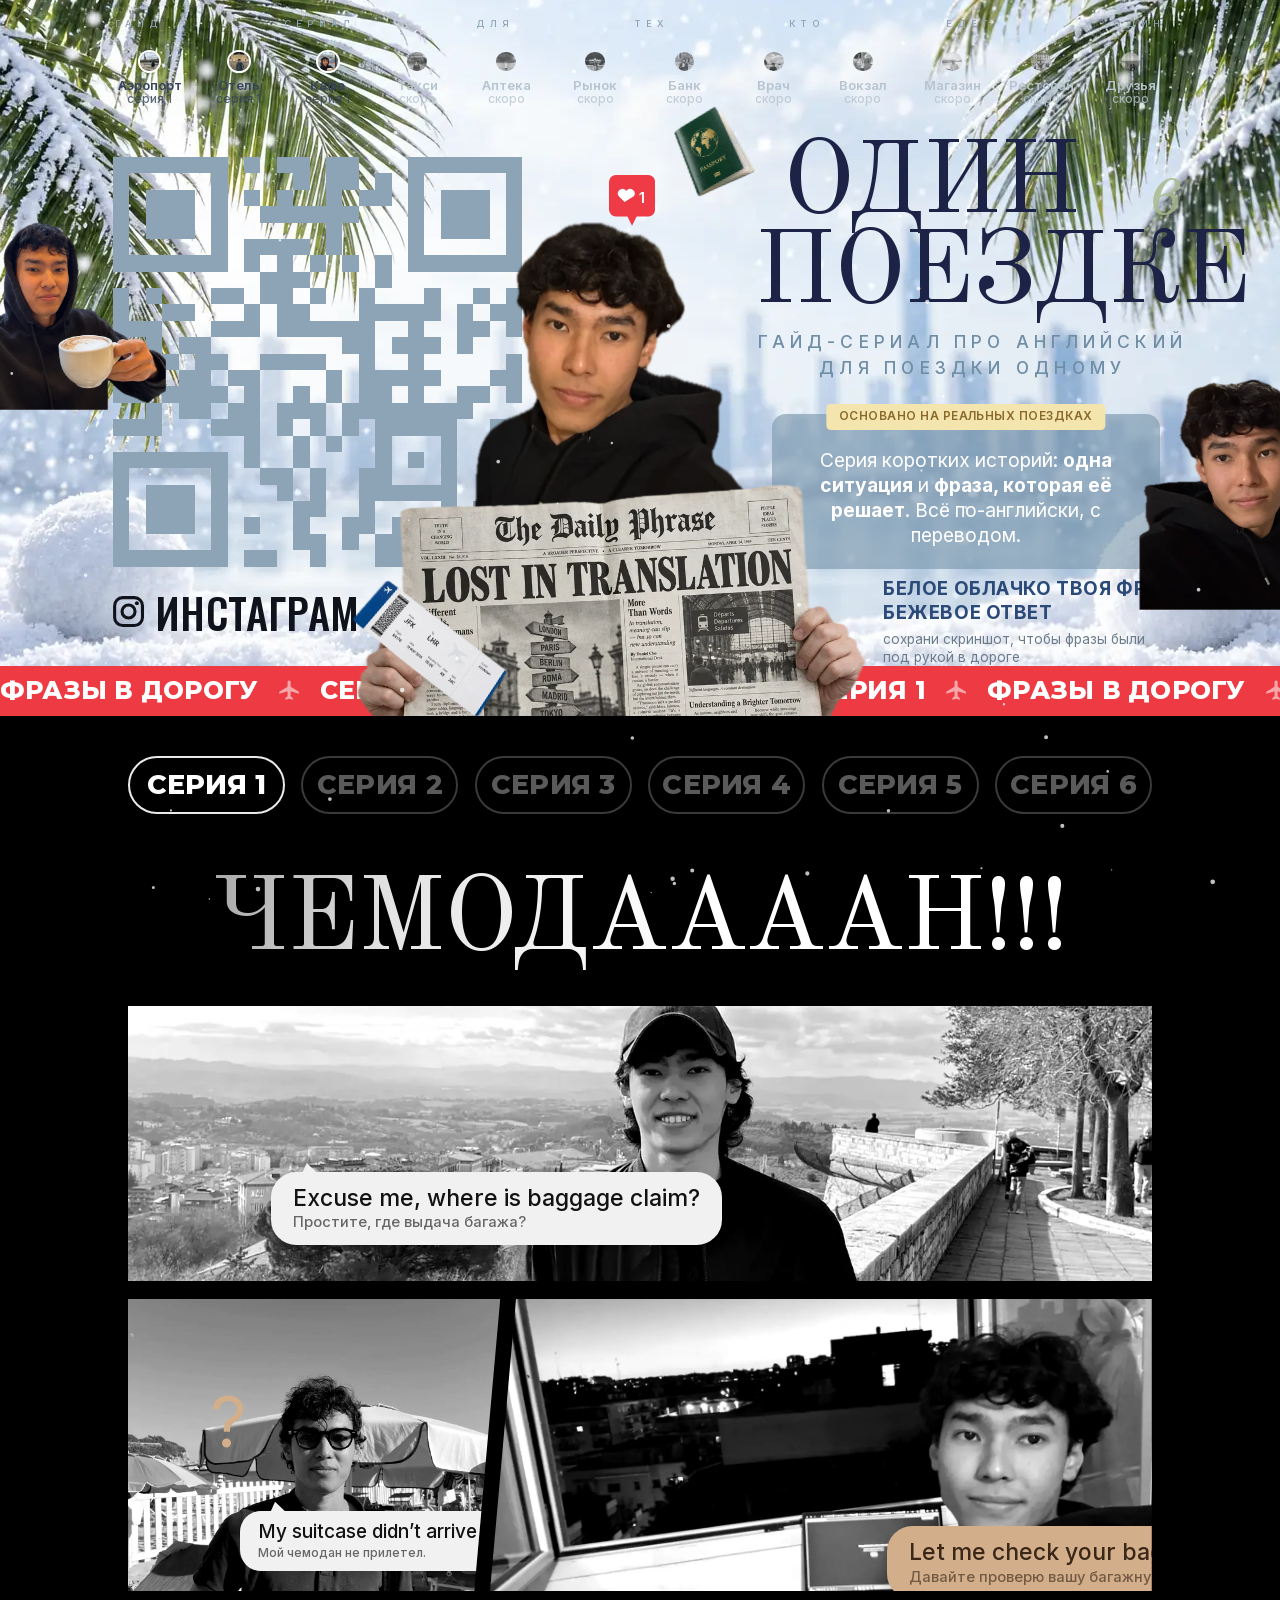
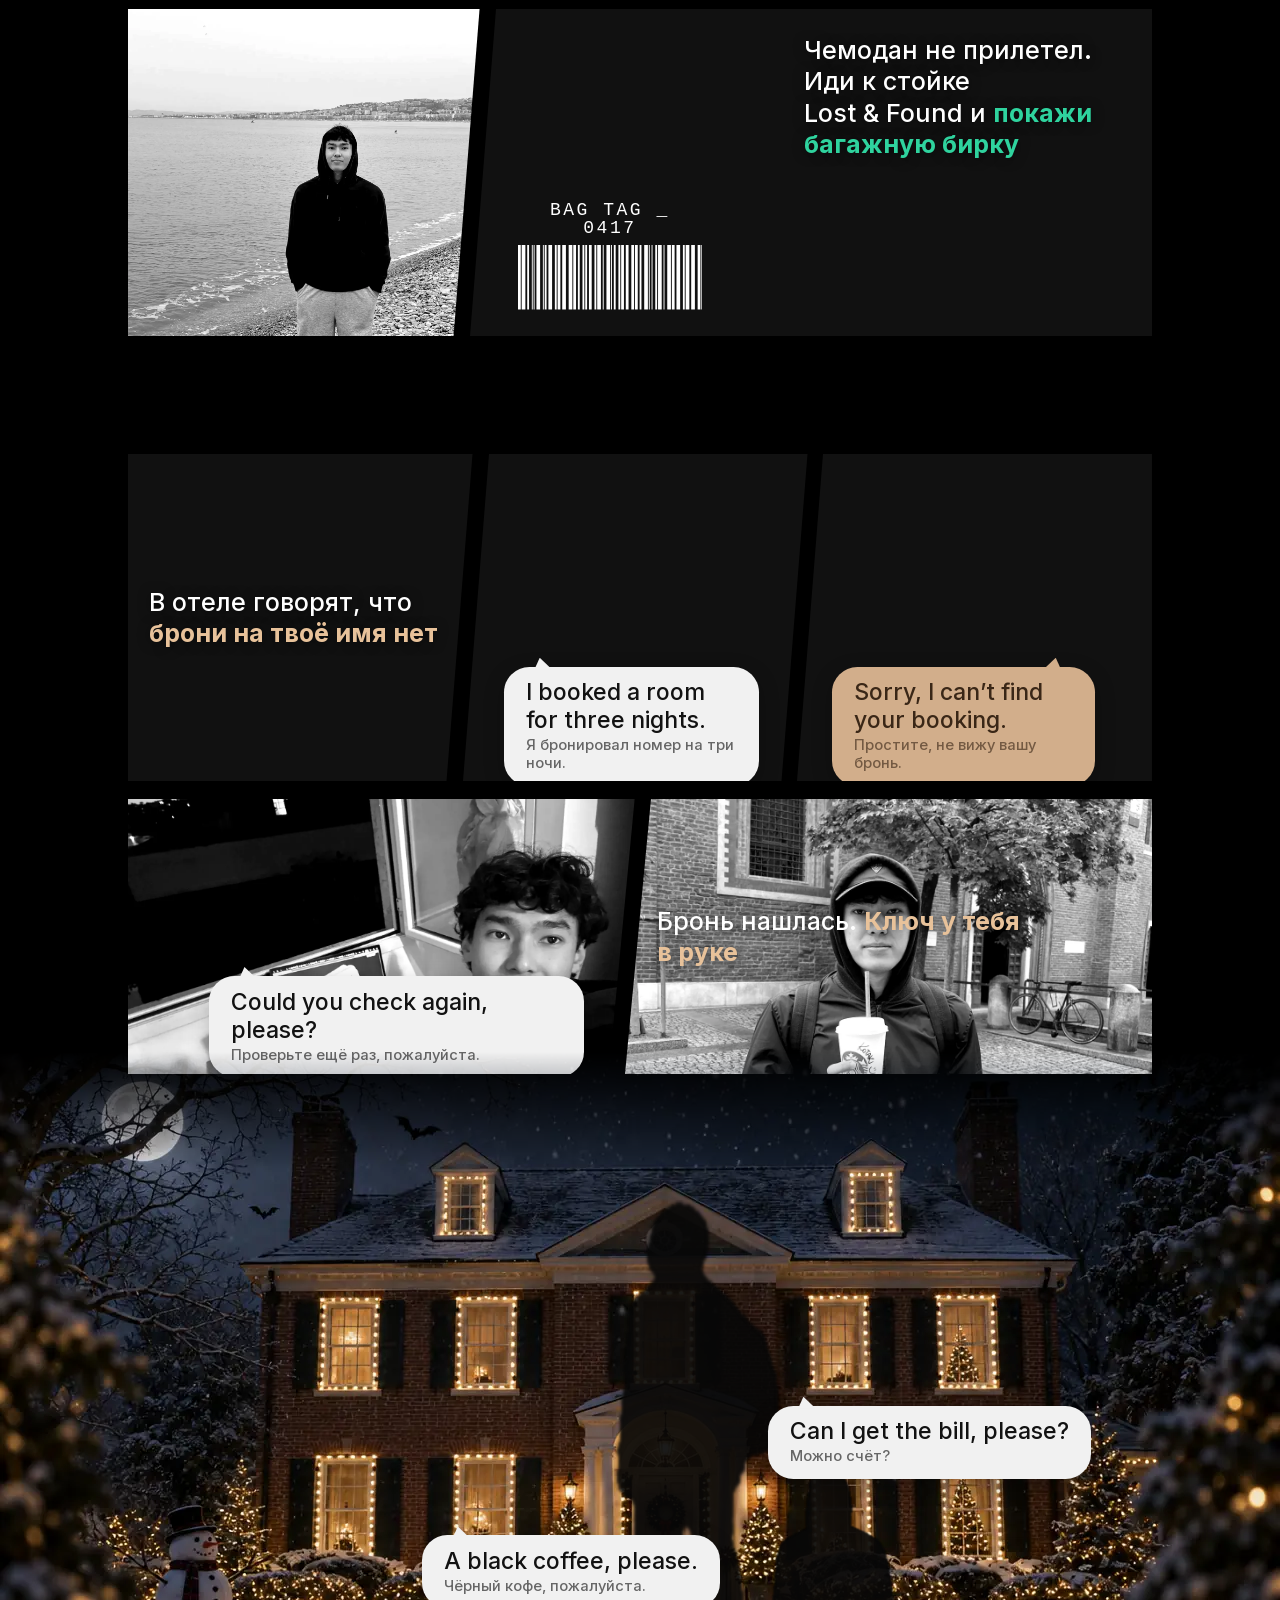
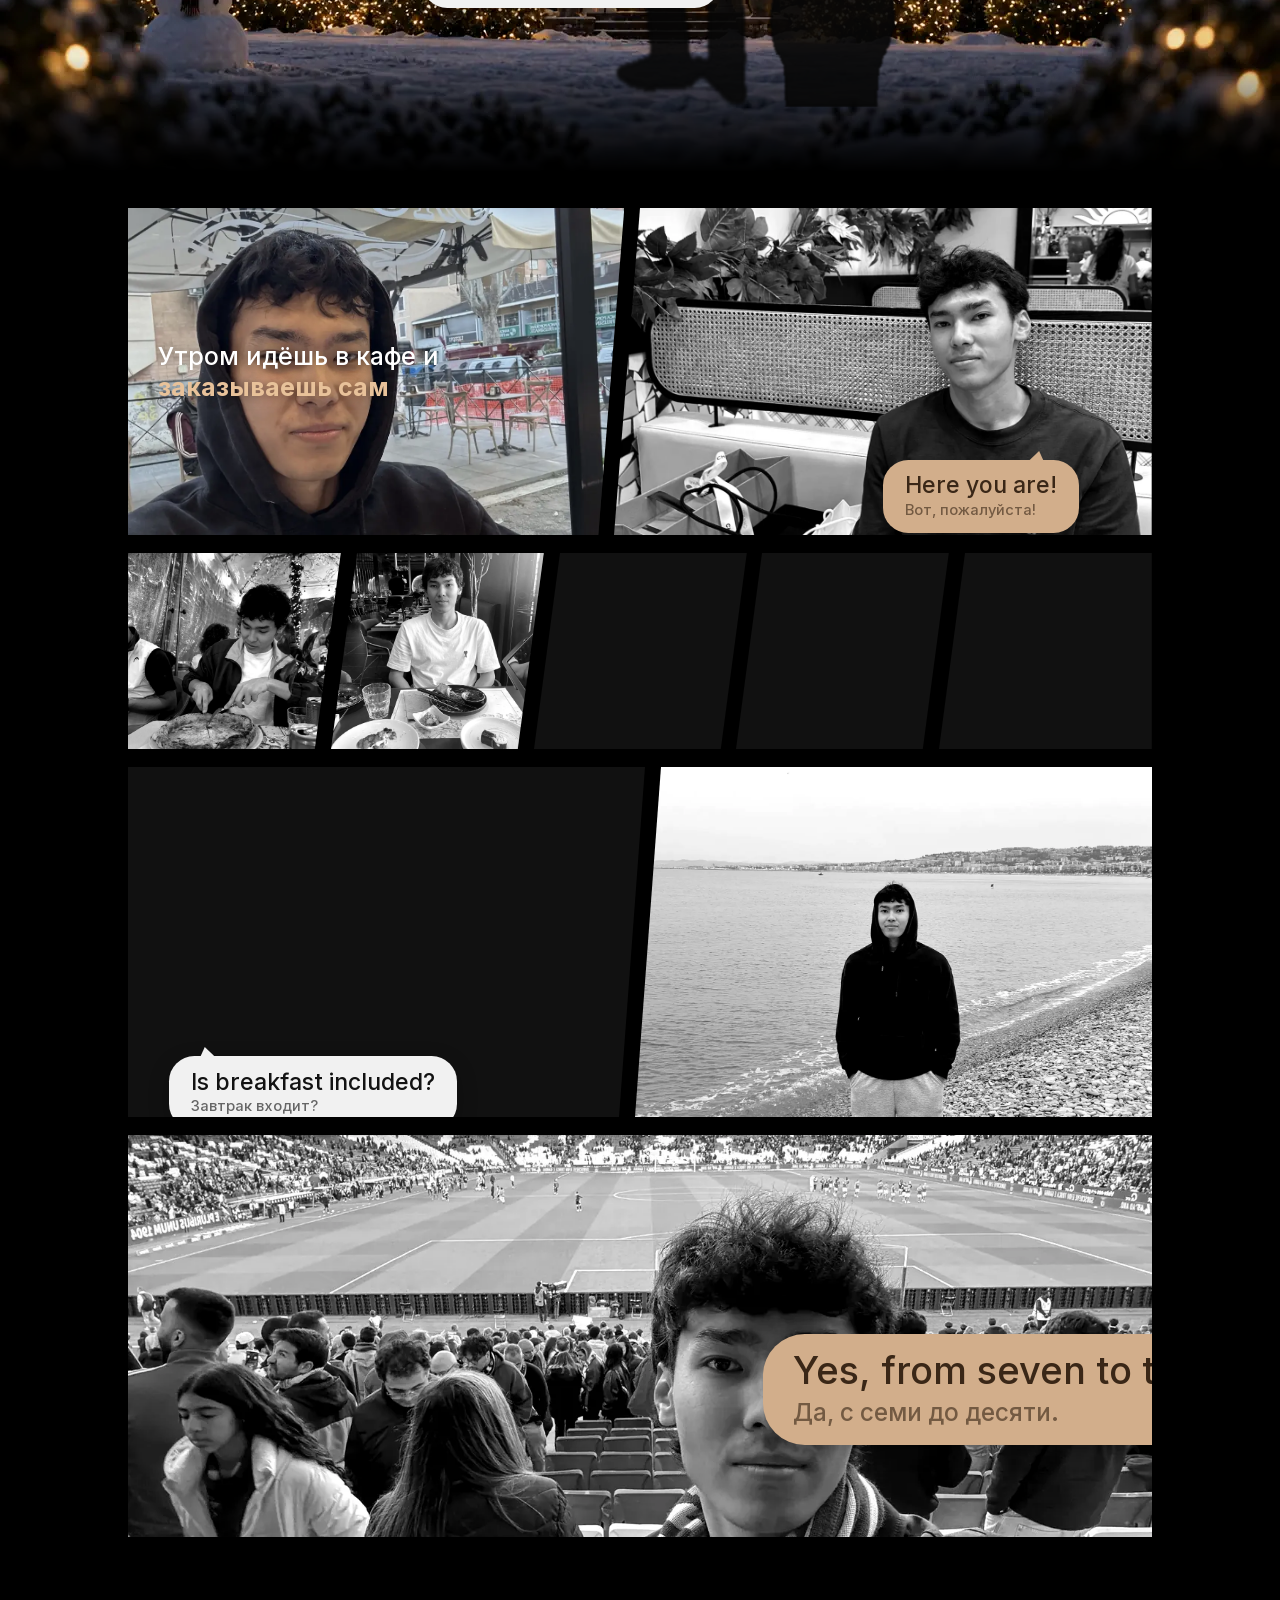
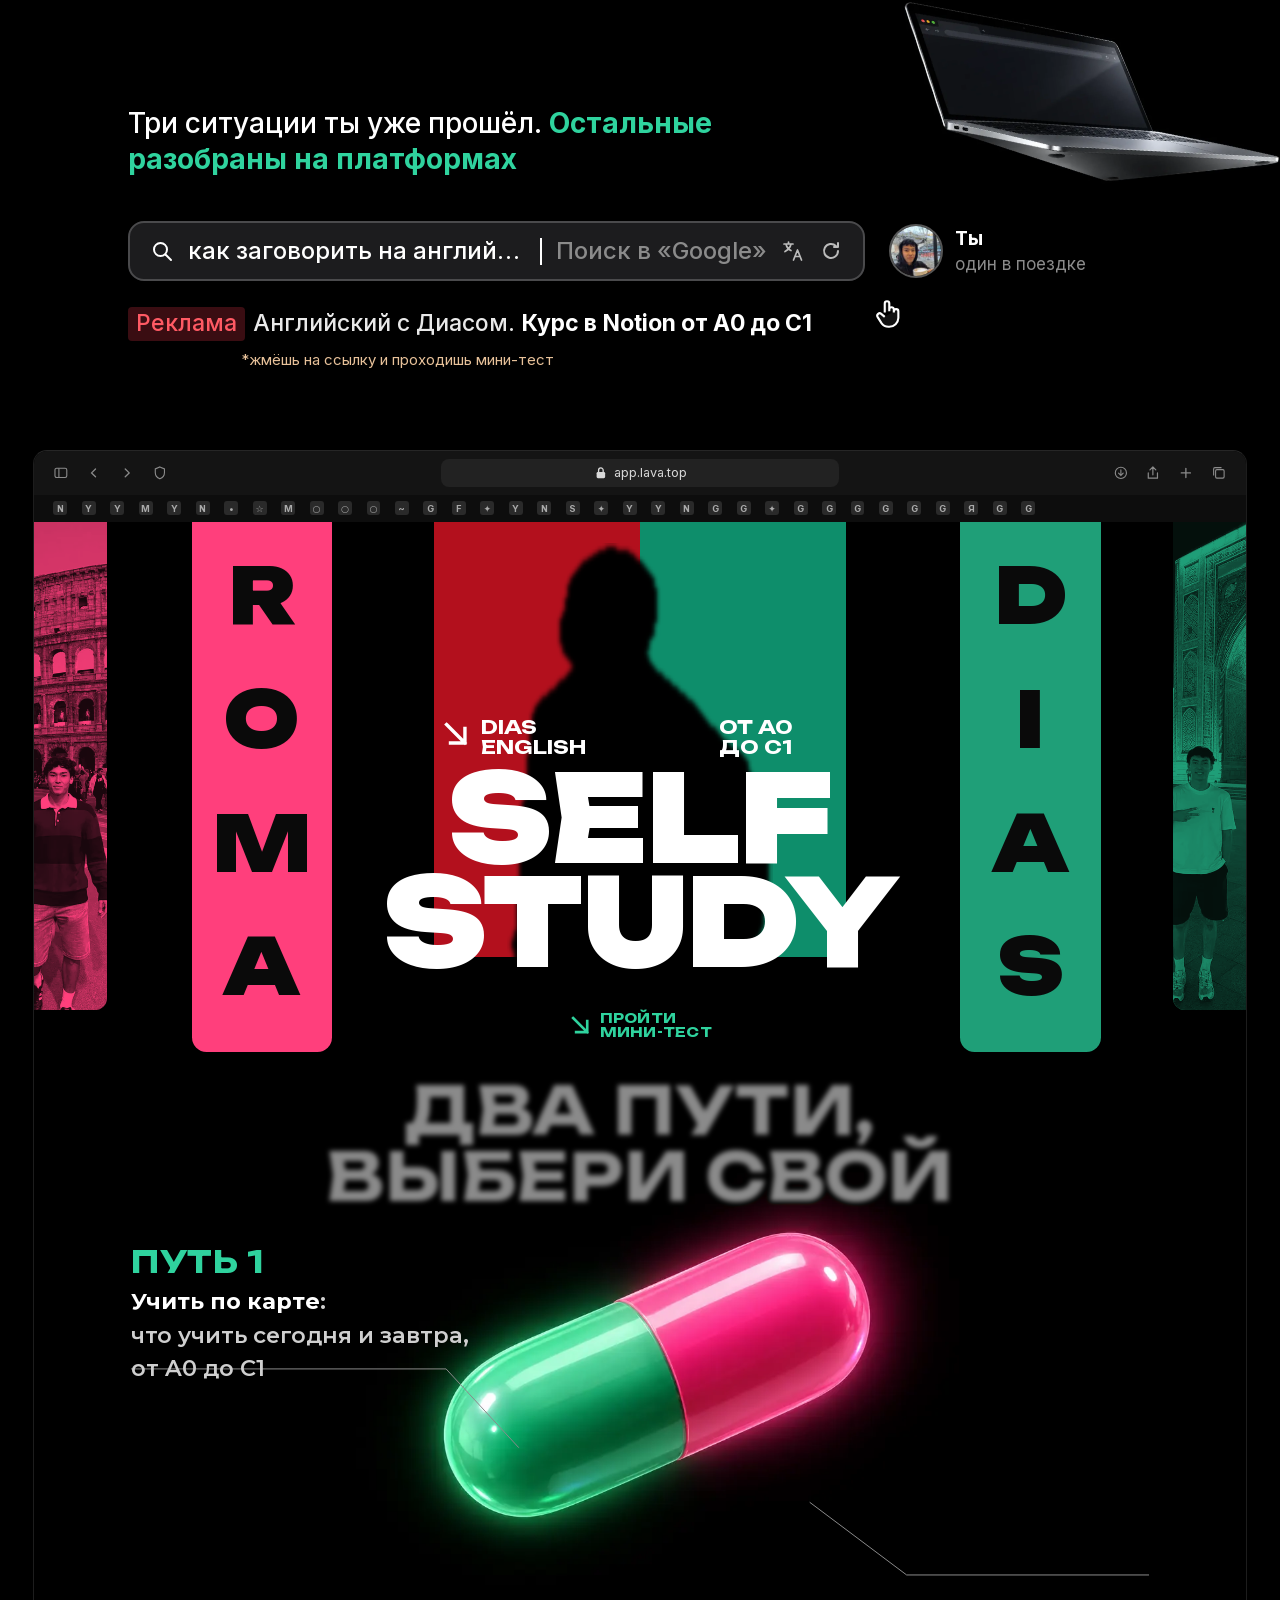
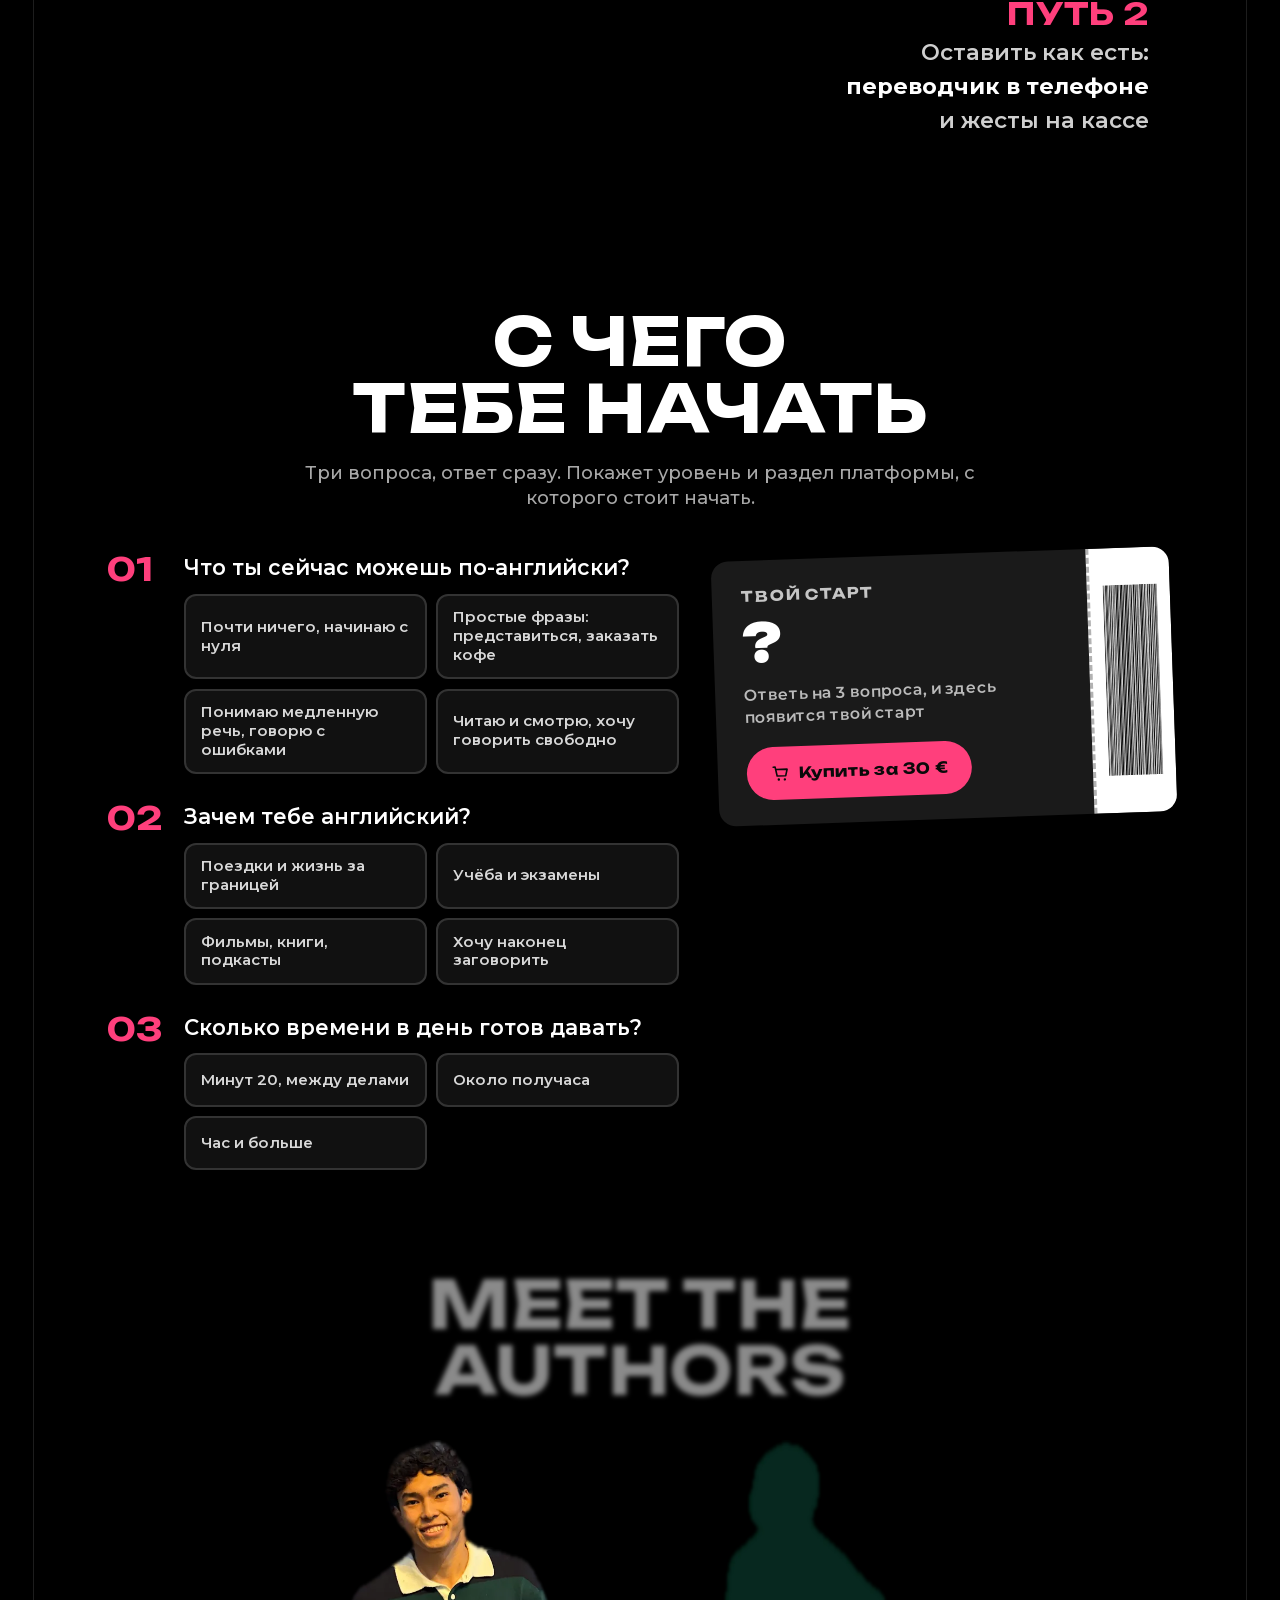
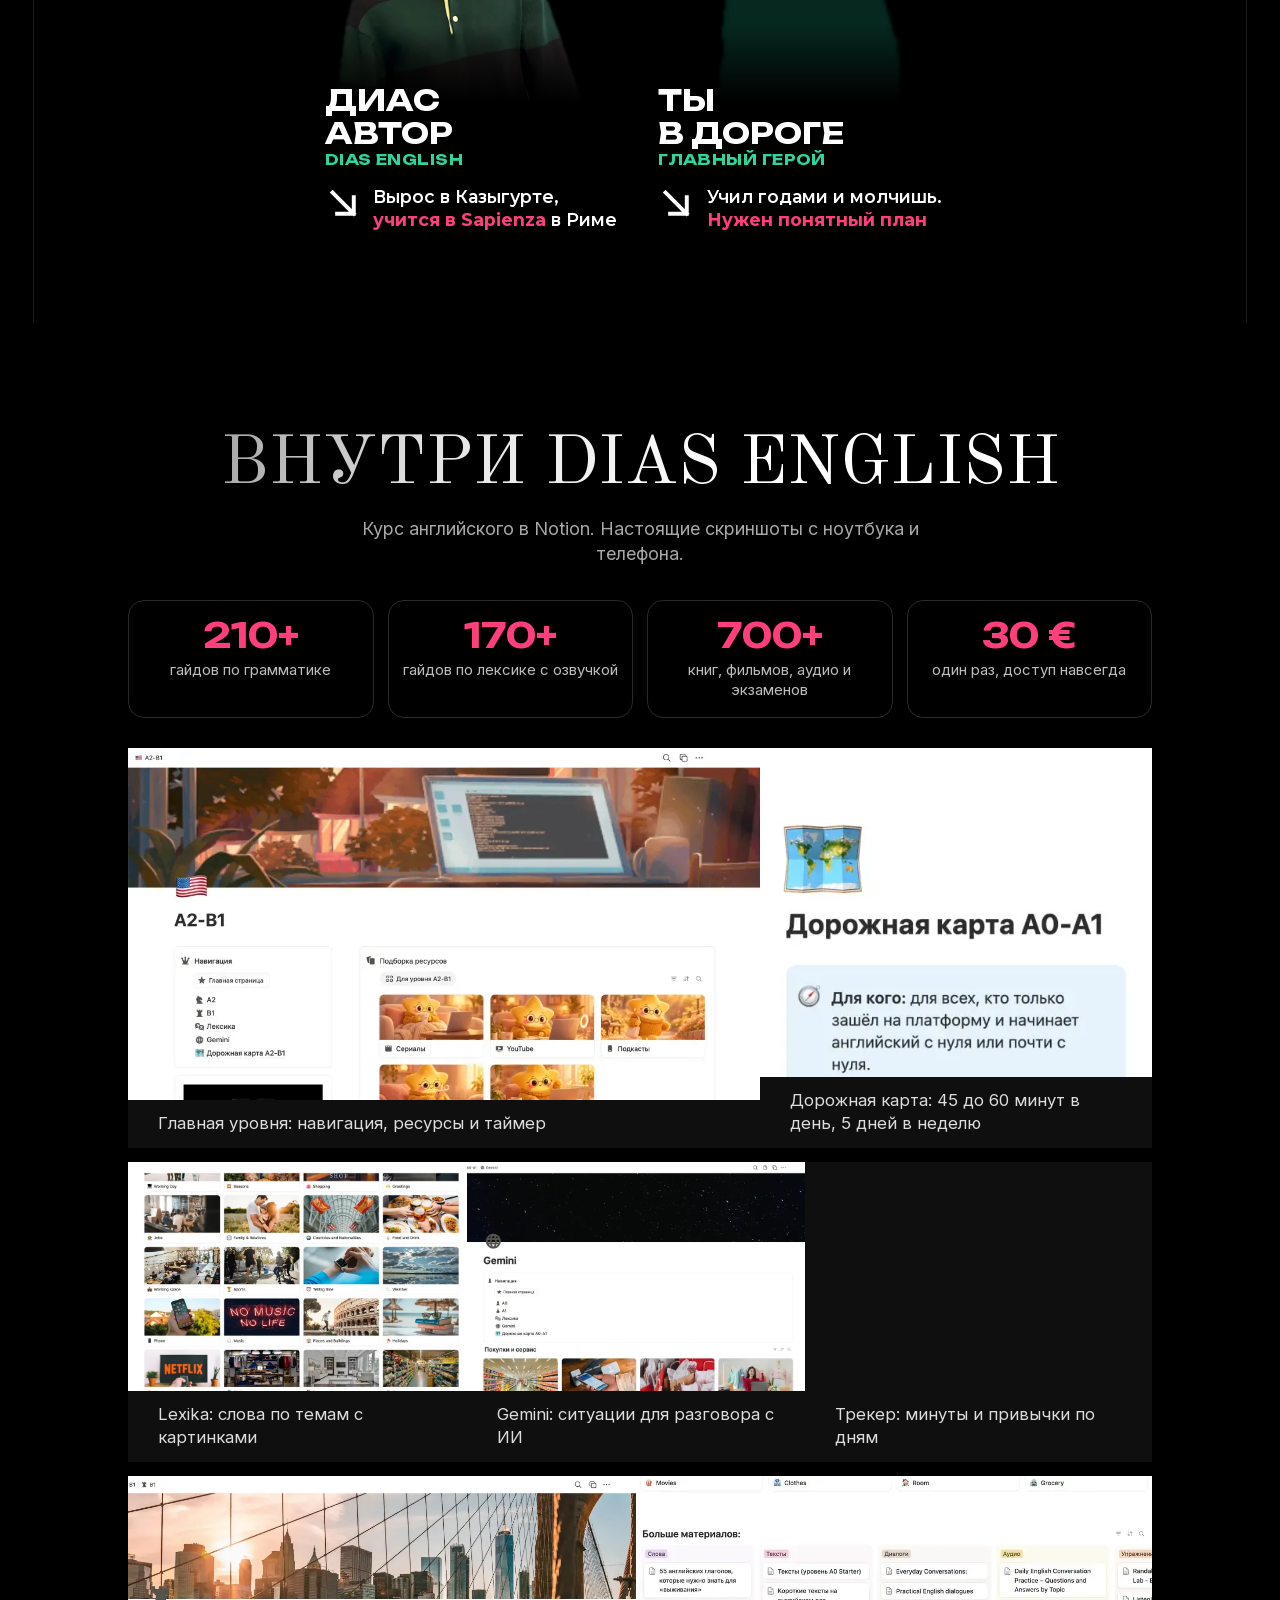
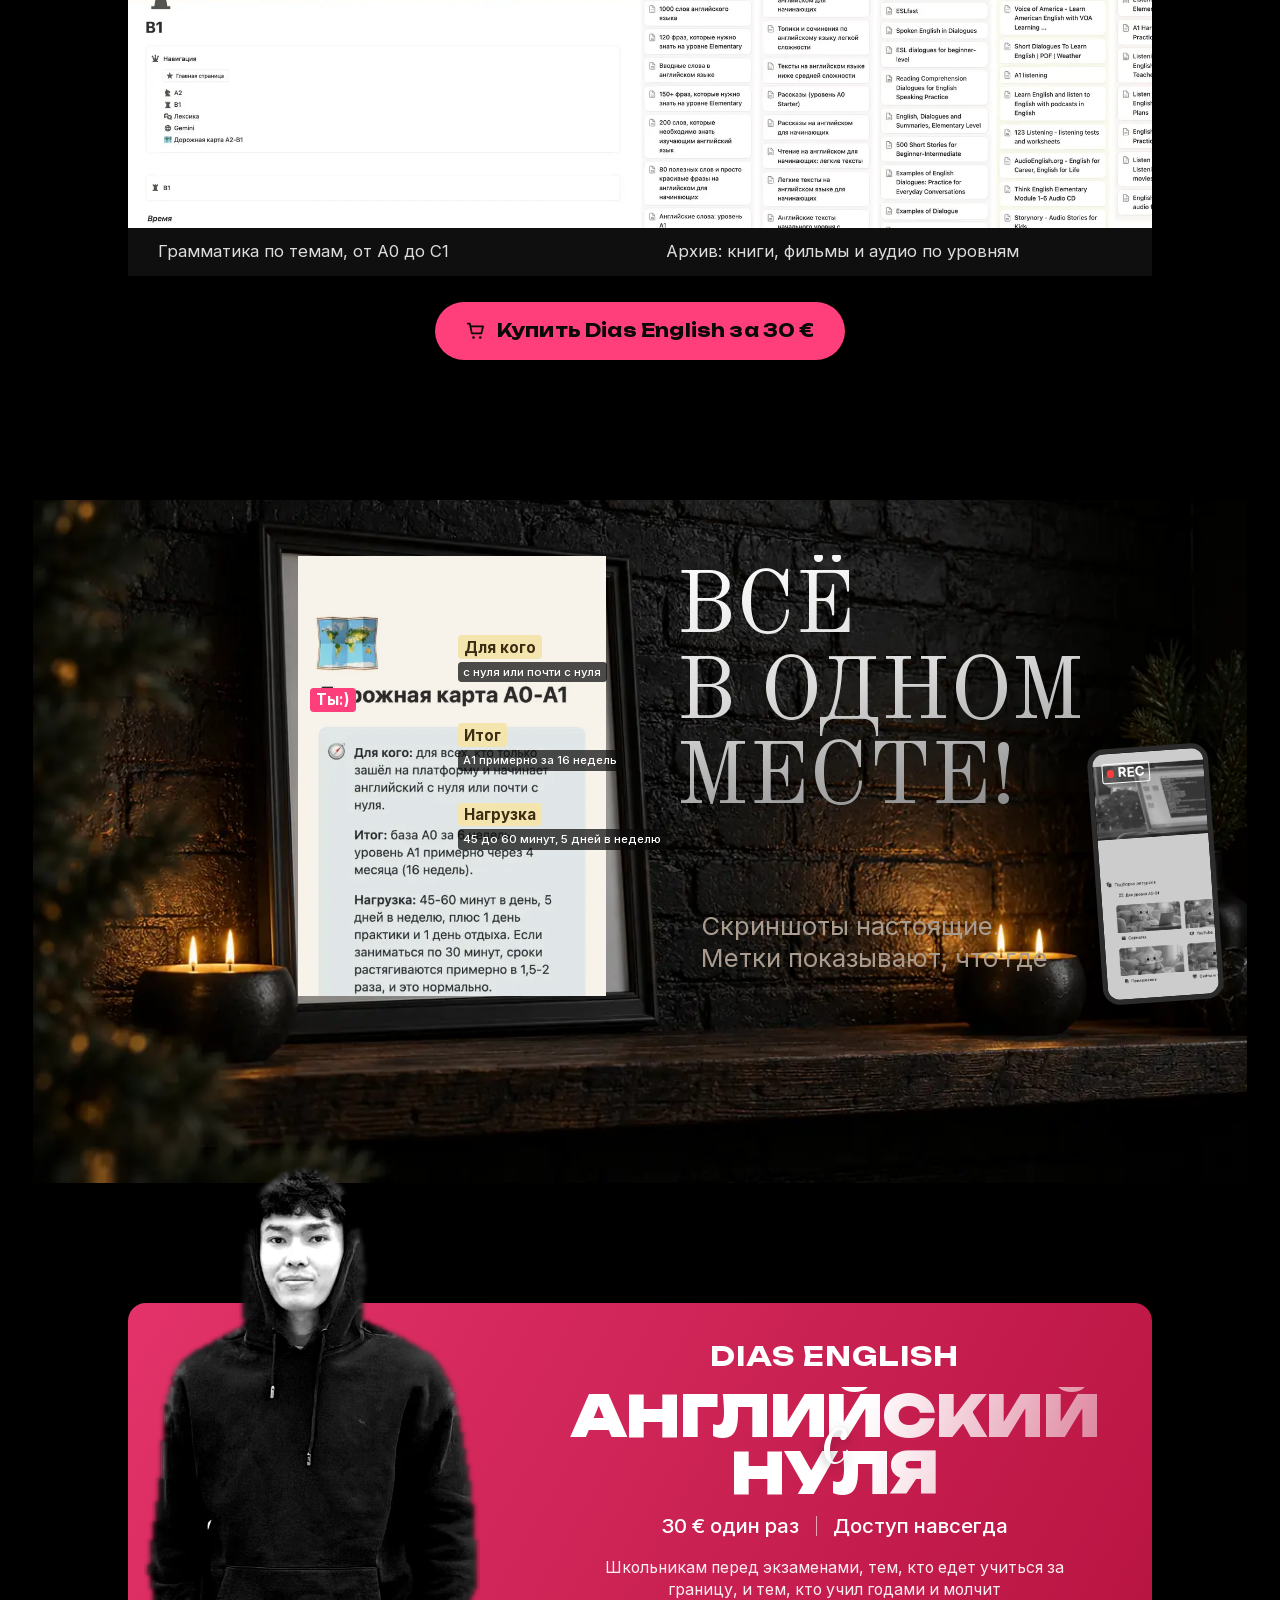
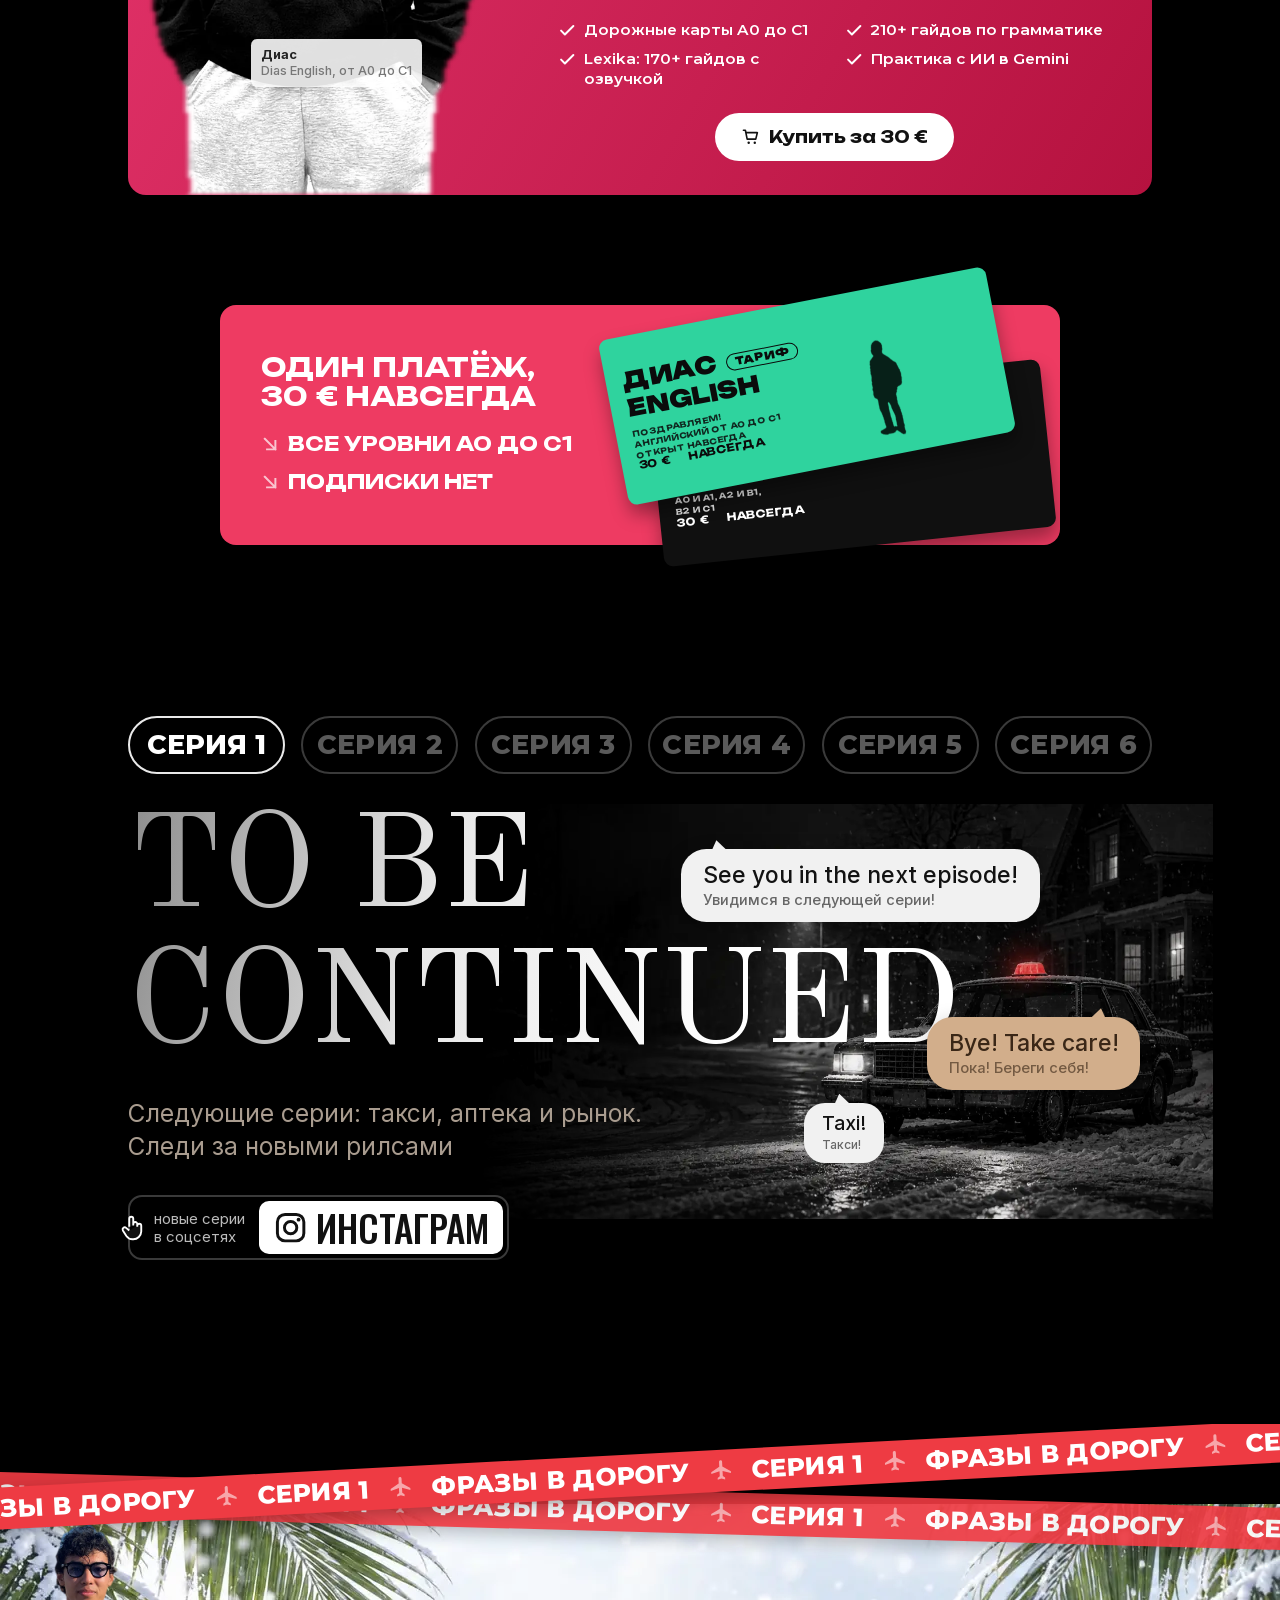
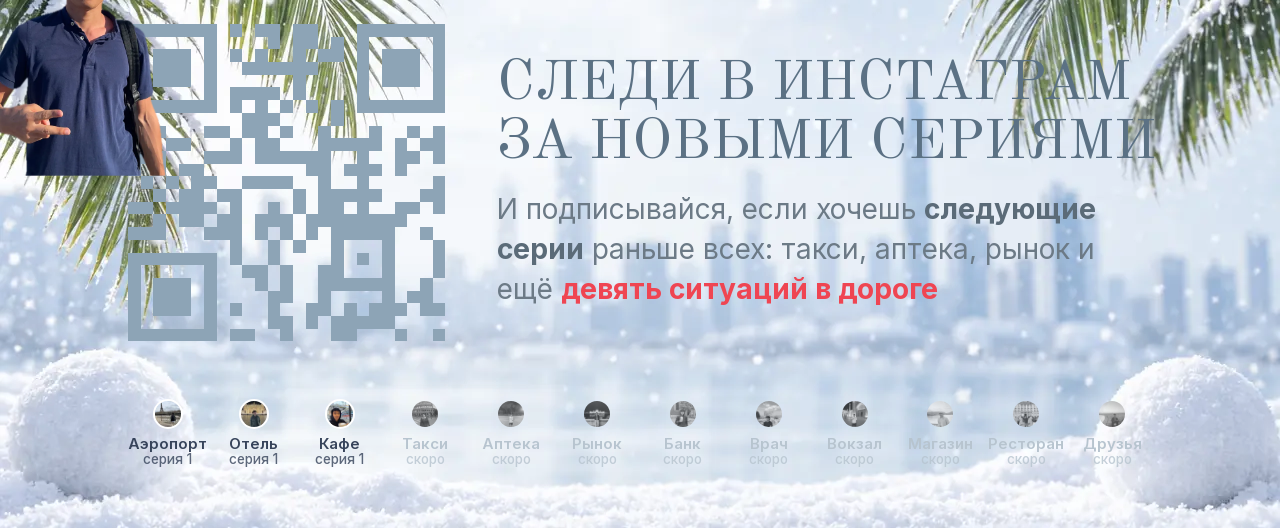
==== commit 30da17db: "Вырезки без каймы из оригиналов, на /en/ только Диас, на /tr/ только Тимур, без теней вокруг вырезок" ====
--- a/en/index.html
+++ b/en/index.html
@@ -14,7 +14,7 @@
 <link rel="preload" href="../assets/fonts/OldStandardTT-n400-cyrillic.woff2" as="font" type="font/woff2" crossorigin>
 <link rel="stylesheet" href="../assets/fonts.css">
 <link rel="stylesheet" href="../assets/style.css">
-<script>window.CONTENT = {"meta": {"lang": "ru", "title": "Один в поездке. Фразы на английском", "description": "Гайд-сериал: три ситуации в поездке и английские фразы, которые их решают."}, "links": {"buy": "https://app.lava.top/products/2c950aa0-d8be-4317-8f39-0f9b4016f5da", "social": {"label": "ИНСТАГРАМ", "url": "https://www.instagram.com/"}}, "episodes": [{"top": "Аэропорт", "bottom": "серия 1", "img": "ep-01", "active": true, "href": "#ep1"}, {"top": "Отель", "bottom": "серия 1", "img": "ep-02", "active": true, "href": "#ep2"}, {"top": "Кафе", "bottom": "серия 1", "img": "ep-03", "active": true, "href": "#ep3"}, {"top": "Такси", "bottom": "скоро", "img": "ep-04"}, {"top": "Аптека", "bottom": "скоро", "img": "ep-05"}, {"top": "Рынок", "bottom": "скоро", "img": "ep-06"}, {"top": "Банк", "bottom": "скоро", "img": "ep-07"}, {"top": "Врач", "bottom": "скоро", "img": "ep-08"}, {"top": "Вокзал", "bottom": "скоро", "img": "ep-09"}, {"top": "Магазин", "bottom": "скоро", "img": "ep-10"}, {"top": "Ресторан", "bottom": "скоро", "img": "ep-11"}, {"top": "Друзья", "bottom": "скоро", "img": "ep-12"}], "tabs": [{"label": "СЕРИЯ 1", "href": "#ep1", "current": true}, {"label": "СЕРИЯ 2"}, {"label": "СЕРИЯ 3"}, {"label": "СЕРИЯ 4"}, {"label": "СЕРИЯ 5"}, {"label": "СЕРИЯ 6"}], "blocks": [{"type": "hero", "topline": ["гайд", "сериал", "для", "тех", "кто", "едет", "один"], "title1": "ОДИН", "small": "в", "title2": "ПОЕЗДКЕ", "subtitle": ["ГАЙД-СЕРИАЛ ПРО АНГЛИЙСКИЙ", "ДЛЯ ПОЕЗДКИ ОДНОМУ"], "badge": "ОСНОВАНО НА РЕАЛЬНЫХ ПОЕЗДКАХ", "card": "Серия коротких историй: <b>одна ситуация<\/b> и <b>фраза, которая её решает<\/b>. Всё по-английски, с переводом.", "note": "БЕЛОЕ ОБЛАЧКО ТВОЯ ФРАЗА,<br>БЕЖЕВОЕ ОТВЕТ", "noteSmall": "сохрани скриншот, чтобы фразы были<br>под рукой в дороге", "ticker": ["ФРАЗЫ В ДОРОГУ", "СЕРИЯ 1"], "media": {"bg": "hero-bg", "person": "dias-hero", "newspaper": "newspaper", "peekLeft": "timur-peek-left", "peekRight": "timur-peek-right", "objTop": "passport", "objBottom": "boarding-pass"}}, {"type": "tabs"}, {"type": "comic", "id": "ep1", "title": "ЧЕМОДААААН!!!", "rows": [{"panels": [{"img": "c1-1", "alt": "Тимур идёт по набережной с телефоном", "grow": 1, "bubble": {"lang": "en", "text": "Excuse me, where is baggage claim?", "ru": "Простите, где выдача багажа?", "x": 14, "y": 52}}], "h": 236}, {"panels": [{"img": "c1-2", "alt": "Тимур в тёмных очках", "grow": 36, "mark": "?", "bubble": {"lang": "en", "text": "My suitcase didn’t arrive.", "ru": "Мой чемодан не прилетел.", "x": 30, "y": 66, "small": true}}, {"img": "c1-3", "alt": "Диас с другом делают селфи на улице", "grow": 64, "bubble": {"lang": "tr", "text": "Let me check your baggage tag.", "ru": "Давайте проверю вашу багажную бирку.", "x": 60, "y": 70}}], "h": 250}, {"panels": [{"img": "c1-4", "alt": "Тимур у белой стены смотрит в сторону", "grow": 34}, {"img": "c1-5", "alt": "Диас у окна с ноутбуком", "grow": 66, "caption": {"text": "Чемодан не прилетел. Иди к стойке Lost&nbsp;&amp;&nbsp;Found и <b>покажи багажную бирку<\/b>", "side": "right", "accent": "green"}, "barcode": "BAG TAG _ 0417"}], "h": 280}]}, {"type": "comic", "id": "ep2", "topSpace": true, "rows": [{"panels": [{"img": "c2-1", "alt": "Тимур с планшетом, вид через плечо", "grow": 33, "caption": {"text": "В отеле говорят, что <b>брони на твоё имя нет<\/b>", "side": "left"}}, {"img": "c2-2", "alt": "Диас ночью у собора Святого Петра", "grow": 33, "bubble": {"lang": "en", "text": "I booked a room for three nights.", "ru": "Я бронировал номер на три ночи.", "x": 12, "y": 58}}, {"img": "c2-3", "alt": "Диас ночью на набережной", "grow": 34, "bubble": {"lang": "tr", "text": "Sorry, I can’t find your booking.", "ru": "Простите, не вижу вашу бронь.", "x": 10, "y": 58}}], "h": 280}, {"panels": [{"img": "c2-4", "alt": "Тимур занимается на планшете", "grow": 49, "bubble": {"lang": "en", "text": "Could you check again, please?", "ru": "Проверьте ещё раз, пожалуйста.", "x": 16, "y": 56}}, {"img": "c2-5", "alt": "Тимур у белой стены улыбается", "grow": 51, "caption": {"text": "Бронь нашлась. <b>Ключ у тебя в руке<\/b>", "side": "left"}}], "h": 236}]}, {"type": "scene", "img": "house-night", "alt": "Кирпичный дом ночью в гирляндах, снег и луна", "figures": [{"img": "silhouette-timur", "x": 48, "w": 13}, {"img": "silhouette-dias", "x": 60, "w": 10}], "bubbles": [{"lang": "en", "text": "A black coffee, please.", "ru": "Чёрный кофе, пожалуйста.", "x": 33, "y": 64}, {"lang": "en", "text": "Can I get the bill, please?", "ru": "Можно счёт?", "x": 60, "y": 46}]}, {"type": "comic", "id": "ep3", "rows": [{"panels": [{"img": "c3-1", "alt": "Диас с чашкой кофе", "grow": 48, "color": true, "caption": {"text": "Утром идёшь в кафе и <b>заказываешь сам<\/b>", "side": "left"}}, {"img": "c3-2", "alt": "Тимур на набережной с пальмами", "grow": 52, "bubble": {"lang": "tr", "text": "Here you are!", "ru": "Вот, пожалуйста!", "x": 50, "y": 70}}], "h": 280}, {"panels": [{"img": "c3-3", "alt": "Пицца на столе в кафе", "grow": 1}, {"img": "c3-4", "alt": "Завтрак в кафе", "grow": 1}, {"img": "c3-5", "alt": "Задание на планшете", "grow": 1}, {"img": "c3-6", "alt": "Диас в кафе с напитком", "grow": 1}, {"img": "c3-7", "alt": "Тимур улыбается на улице", "grow": 1}], "h": 168}, {"panels": [{"img": "c3-8", "alt": "Диас за столиком в кафе", "grow": 50, "bubble": {"lang": "en", "text": "Is breakfast included?", "ru": "Завтрак входит?", "x": 8, "y": 76}}, {"img": "c3-9", "alt": "Тимур у стены с ноутбуком", "grow": 50}], "h": 300}, {"panels": [{"img": "c3-big", "alt": "Тимур в тёмных очках на набережной", "grow": 1, "bubble": {"lang": "tr", "text": "Yes, from seven to ten.", "ru": "Да, с семи до десяти.", "x": 62, "y": 40, "big": true}}], "h": 345}]}, {"type": "search", "ad": true, "lead": "Три ситуации ты уже прошёл. <b>Остальные разобраны на платформах<\/b>", "query": "как заговорить на английском", "engine": "Поиск в «Google»", "adLabel": "Реклама", "adText": "Английский с Диасом. <b>Курс в Notion от A0 до C1<\/b>", "adHref": "#quiz", "note": "*жмёшь на ссылку и проходишь мини-тест", "user": {"name": "Ты", "sub": "один в поездке", "img": "ep-03"}, "laptop": "laptop"}, {"type": "browser", "ad": true, "url": "app.lava.top", "left": {"word": "ROMA", "color": "pink", "img": "strip-roma", "href": "buy"}, "right": {"word": "DIAS", "color": "green", "img": "strip-palms", "href": "buy"}, "labelLeft": "DIAS<br>ENGLISH", "labelRight": "ОТ A0<br>ДО C1", "big1": "SELF", "big2": ["ST", "DY"], "cupLetter": "U", "button": {"text": "ПРОЙТИ<br>МИНИ-ТЕСТ", "href": "#quiz"}, "silhouette": "silhouette-dias"}, {"type": "paths", "ad": true, "heading": ["ДВА ПУТИ,", "ВЫБЕРИ СВОЙ"], "pill": "pill", "path1": {"title": "ПУТЬ 1", "text": "<b>Учить по карте<\/b>:<br>что учить сегодня и завтра,<br>от A0 до C1", "href": "buy"}, "path2": {"title": "ПУТЬ 2", "text": "Оставить как есть:<br><b>переводчик в телефоне<\/b><br>и жесты на кассе", "href": "#quiz"}}, {"type": "quiz", "ad": true, "id": "quiz", "heading": ["С ЧЕГО", "ТЕБЕ НАЧАТЬ"], "sub": "Три вопроса, ответ сразу. Покажет уровень и раздел платформы, с которого стоит начать.", "questions": [{"q": "Что ты сейчас можешь по-английски?", "key": "level", "options": [{"t": "Почти ничего, начинаю с нуля", "v": "a0"}, {"t": "Простые фразы: представиться, заказать кофе", "v": "a1"}, {"t": "Понимаю медленную речь, говорю с ошибками", "v": "b1"}, {"t": "Читаю и смотрю, хочу говорить свободно", "v": "b2"}]}, {"q": "Зачем тебе английский?", "key": "goal", "options": [{"t": "Поездки и жизнь за границей", "v": "travel"}, {"t": "Учёба и экзамены", "v": "study"}, {"t": "Фильмы, книги, подкасты", "v": "media"}, {"t": "Хочу наконец заговорить", "v": "speak"}]}, {"q": "Сколько времени в день готов давать?", "key": "time", "options": [{"t": "Минут 20, между делами", "v": "short"}, {"t": "Около получаса", "v": "mid"}, {"t": "Час и больше", "v": "long"}]}], "results": {"level": {"a0": {"title": "A0 и A1", "text": "Дорожная карта A0 и A1: 16 недель, от звуков до первых диалогов в магазине, кафе и аэропорту."}, "a1": {"title": "A0 и A1, этап A1", "text": "Та же карта A0 и A1, но начни с этапа A1. Первый шаг на карте это тест: он покажет, где ты."}, "b1": {"title": "A2 и B1", "text": "Карта A2 и B1: грамматика по темам, Reading, Listening, Speaking, Writing."}, "b2": {"title": "B2 и C1", "text": "Карта B2 и C1: продвинутая грамматика и лексика, четыре навыка отдельными страницами."}}, "goal": {"travel": "Раздел для тебя: Lexika по ситуациям и Gemini, где разговор с ИИ про магазин, кассу, аптеку и врача.", "study": "Раздел для тебя: грамматика по темам и архив, где лежат экзамены.", "media": "Раздел для тебя: архив 700+ книг, фильмов и аудио.", "speak": "Раздел для тебя: практика с ИИ в Gemini."}, "time": {"short": "Карта рассчитана на 45 до 60 минут в день. Если меньше, этап просто растягивается на дольше.", "mid": "Если заниматься по 30 минут, сроки растягиваются примерно в 1,5 до 2 раз. Это нормально.", "long": "Твой темп совпадает с картой: 45 до 60 минут в день, 5 дней в неделю."}}, "resultTitle": "ТВОЙ СТАРТ", "cta": "Купить за 30 €", "href": "buy", "again": "Пройти заново", "color": "pink"}, {"type": "speakers", "ad": true, "heading": ["MEET THE", "AUTHORS"], "items": [{"img": "speaker-dias", "name": ["ДИАС", "АВТОР"], "role": "DIAS ENGLISH", "text": "Вырос в Казыгурте,<br><b>учится в Sapienza<\/b> в Риме", "href": "buy"}, {"img": "speaker-you", "name": ["ТЫ", "В ДОРОГЕ"], "role": "ГЛАВНЫЙ ГЕРОЙ", "text": "Учил годами и молчишь.<br><b>Нужен понятный план<\/b>", "href": "#quiz", "dark": true}]}, {"type": "gallery", "ad": true, "id": "inside-dias", "color": "pink", "title": "ВНУТРИ DIAS ENGLISH", "sub": "Курс английского в Notion. Настоящие скриншоты с ноутбука и телефона.", "stats": [{"n": "210+", "t": "гайдов по грамматике"}, {"n": "170+", "t": "гайдов по лексике с озвучкой"}, {"n": "700+", "t": "книг, фильмов, аудио и экзаменов"}, {"n": "30 €", "t": "один раз, доступ навсегда"}], "rows": [[{"img": "shot-d-hub", "grow": 62, "cap": "Главная уровня: навигация, ресурсы и таймер"}, {"img": "shot-d-roadmap-m", "grow": 38, "cap": "Дорожная карта: 45 до 60 минут в день, 5 дней в неделю", "top": true}], [{"img": "shot-d-lexika", "grow": 1, "cap": "Lexika: слова по темам с картинками"}, {"img": "shot-d-gemini", "grow": 1, "cap": "Gemini: ситуации для разговора с ИИ"}, {"img": "shot-d-habits", "grow": 1, "cap": "Трекер: минуты и привычки по дням"}], [{"img": "shot-d-grammar", "grow": 1, "cap": "Грамматика по темам, от A0 до C1"}, {"img": "shot-d-materials", "grow": 1, "cap": "Архив: книги, фильмы и аудио по уровням"}]], "href": "buy", "cta": "Купить Dias English за 30 €"}, {"type": "frame", "ad": true, "heading": ["ВСЁ", "В ОДНОМ", "МЕСТЕ!"], "sub": "Скриншоты настоящие.<br>Метки показывают, что где", "bg": "mantel", "shot": "shot-d-roadmap-m", "shotAlt": "Дорожная карта Dias English A0 и A1", "labels": [{"x": 52, "y": 18, "title": "Для кого", "text": "с нуля или почти с нуля"}, {"x": 52, "y": 38, "title": "Итог", "text": "A1 примерно за 16 недель"}, {"x": 4, "y": 30, "title": "Ты:)", "you": true}, {"x": 52, "y": 56, "title": "Нагрузка", "text": "45 до 60 минут, 5 дней в неделю"}], "phone": {"img": "shot-d-hub", "alt": "Главная уровня Dias English", "rec": "REC"}}, {"type": "offers", "ad": true, "id": "offers", "cards": [{"color": "pink", "photo": "card-dias", "tag": ["Диас", "Dias English, от A0 до C1"], "kicker": "DIAS ENGLISH", "big1": "АНГЛИЙСКИЙ", "script": "с", "big2": "НУЛЯ", "meta": ["30 € один раз", "Доступ навсегда"], "forWhom": "Школьникам перед экзаменами, тем, кто едет учиться за границу, и тем, кто учил годами и молчит", "list": ["Дорожные карты A0 до C1", "210+ гайдов по грамматике", "Lexika: 170+ гайдов с озвучкой", "Практика с ИИ в Gemini"], "href": "buy", "cta": "Купить за 30 €", "plane": "airplane"}], "box": {"title": ["ОДИН ПЛАТЁЖ,", "30 € НАВСЕГДА"], "items": [{"text": "ВСЕ УРОВНИ A0 ДО C1", "href": "buy"}, {"text": "ПОДПИСКИ НЕТ", "href": "buy"}]}, "tickets": [{"color": "green", "name": ["ДИАС", "ENGLISH"], "tariff": "ТАРИФ", "lines": "ПОЗДРАВЛЯЕМ!<br>АНГЛИЙСКИЙ ОТ A0 ДО C1<br>ОТКРЫТ НАВСЕГДА", "price": "30 €", "when": "НАВСЕГДА", "href": "buy", "silhouette": "silhouette-dias"}, {"color": "black", "name": ["ДОРОЖНЫЕ", "КАРТЫ"], "tariff": "3 ШТ", "lines": "A0 И A1, A2 И B1,<br>B2 И C1", "price": "30 €", "when": "НАВСЕГДА", "href": "buy"}]}, {"type": "continued", "title": ["TO BE", "CONTINUED..."], "bg": "taxi-night", "bubbles": [{"lang": "en", "text": "See you in the next episode!", "ru": "Увидимся в следующей серии!", "x": 54, "y": 4}, {"lang": "tr", "text": "Bye! Take care!", "ru": "Пока! Береги себя!", "x": 78, "y": 34}, {"lang": "en", "text": "Taxi!", "ru": "Такси!", "x": 66, "y": 50, "small": true}], "text": "Следующие серии: такси, аптека и рынок.<br>Следи за новыми рилсами", "hint": "новые серии<br>в соцсетях"}, {"type": "footer", "ticker": ["ФРАЗЫ В ДОРОГУ", "СЕРИЯ 1"], "title": ["СЛЕДИ В ИНСТАГРАМ", "ЗА НОВЫМИ СЕРИЯМИ"], "text": "И подписывайся, если хочешь <b>следующие серии<\/b> раньше всех: такси, аптека, рынок и ещё <em>девять ситуаций в дороге<\/em>", "peek": "timur-peek-footer", "bg": "hero-bg"}], "_readme": "Контент вариации EN. Все тексты, ссылки, картинки и порядок блоков. ad: true значит блок только на главной, на lesson/ его нет. Пересборка: python3 tools/build.py", "lang": "en"};</script>
+<script>window.CONTENT = {"meta": {"lang": "ru", "title": "Один в поездке. Фразы на английском", "description": "Гайд-сериал: три ситуации в поездке и английские фразы, которые их решают."}, "links": {"buy": "https://app.lava.top/products/2c950aa0-d8be-4317-8f39-0f9b4016f5da", "social": {"label": "ИНСТАГРАМ", "url": "https://www.instagram.com/"}}, "episodes": [{"top": "Аэропорт", "bottom": "серия 1", "img": "en-ep-01", "active": true, "href": "#ep1"}, {"top": "Отель", "bottom": "серия 1", "img": "en-ep-02", "active": true, "href": "#ep2"}, {"top": "Кафе", "bottom": "серия 1", "img": "en-ep-03", "active": true, "href": "#ep3"}, {"top": "Такси", "bottom": "скоро", "img": "en-ep-04"}, {"top": "Аптека", "bottom": "скоро", "img": "en-ep-05"}, {"top": "Рынок", "bottom": "скоро", "img": "en-ep-06"}, {"top": "Банк", "bottom": "скоро", "img": "en-ep-07"}, {"top": "Врач", "bottom": "скоро", "img": "en-ep-08"}, {"top": "Вокзал", "bottom": "скоро", "img": "en-ep-09"}, {"top": "Магазин", "bottom": "скоро", "img": "en-ep-10"}, {"top": "Ресторан", "bottom": "скоро", "img": "en-ep-11"}, {"top": "Друзья", "bottom": "скоро", "img": "en-ep-12"}], "tabs": [{"label": "СЕРИЯ 1", "href": "#ep1", "current": true}, {"label": "СЕРИЯ 2"}, {"label": "СЕРИЯ 3"}, {"label": "СЕРИЯ 4"}, {"label": "СЕРИЯ 5"}, {"label": "СЕРИЯ 6"}], "blocks": [{"type": "hero", "topline": ["гайд", "сериал", "для", "тех", "кто", "едет", "один"], "title1": "ОДИН", "small": "в", "title2": "ПОЕЗДКЕ", "subtitle": ["ГАЙД-СЕРИАЛ ПРО АНГЛИЙСКИЙ", "ДЛЯ ПОЕЗДКИ ОДНОМУ"], "badge": "ОСНОВАНО НА РЕАЛЬНЫХ ПОЕЗДКАХ", "card": "Серия коротких историй: <b>одна ситуация<\/b> и <b>фраза, которая её решает<\/b>. Всё по-английски, с переводом.", "note": "БЕЛОЕ ОБЛАЧКО ТВОЯ ФРАЗА,<br>БЕЖЕВОЕ ОТВЕТ", "noteSmall": "сохрани скриншот, чтобы фразы были<br>под рукой в дороге", "ticker": ["ФРАЗЫ В ДОРОГУ", "СЕРИЯ 1"], "media": {"bg": "hero-bg", "person": "dias-hero", "newspaper": "newspaper", "peekLeft": "en-peek-left", "peekRight": "en-peek-right", "objTop": "passport", "objBottom": "boarding-pass", "personAlt": "Диас выглядывает из-за газеты"}}, {"type": "tabs"}, {"type": "comic", "id": "ep1", "title": "ЧЕМОДААААН!!!", "rows": [{"panels": [{"img": "en-c1-1", "alt": "Диас на смотровой площадке", "grow": 1, "bubble": {"lang": "en", "text": "Excuse me, where is baggage claim?", "ru": "Простите, где выдача багажа?", "x": 14, "y": 52}}], "h": 236}, {"panels": [{"img": "en-c1-2", "alt": "Диас в тёмных очках", "grow": 36, "mark": "?", "bubble": {"lang": "en", "text": "My suitcase didn’t arrive.", "ru": "Мой чемодан не прилетел.", "x": 30, "y": 66, "small": true}}, {"img": "en-c1-3", "alt": "Диас у окна", "grow": 64, "bubble": {"lang": "tr", "text": "Let me check your baggage tag.", "ru": "Давайте проверю вашу багажную бирку.", "x": 60, "y": 70}}], "h": 250}, {"panels": [{"img": "en-c1-4", "alt": "Диас на берегу моря", "grow": 34}, {"img": "en-c1-5", "alt": "Диас у окна с ноутбуком", "grow": 66, "caption": {"text": "Чемодан не прилетел. Иди к стойке Lost&nbsp;&amp;&nbsp;Found и <b>покажи багажную бирку<\/b>", "side": "right", "accent": "green"}, "barcode": "BAG TAG _ 0417"}], "h": 280}]}, {"type": "comic", "id": "ep2", "topSpace": true, "rows": [{"panels": [{"img": "en-c2-1", "alt": "Диас у окна с книгой", "grow": 33, "caption": {"text": "В отеле говорят, что <b>брони на твоё имя нет<\/b>", "side": "left"}}, {"img": "en-c2-2", "alt": "Диас ночью у собора Святого Петра", "grow": 33, "bubble": {"lang": "en", "text": "I booked a room for three nights.", "ru": "Я бронировал номер на три ночи.", "x": 12, "y": 58}}, {"img": "en-c2-3", "alt": "Диас ночью на набережной", "grow": 34, "bubble": {"lang": "tr", "text": "Sorry, I can’t find your booking.", "ru": "Простите, не вижу вашу бронь.", "x": 10, "y": 58}}], "h": 280}, {"panels": [{"img": "en-c2-4", "alt": "Диас у окна", "grow": 49, "bubble": {"lang": "en", "text": "Could you check again, please?", "ru": "Проверьте ещё раз, пожалуйста.", "x": 16, "y": 56}}, {"img": "en-c2-5", "alt": "Диас с напитком на улице", "grow": 51, "caption": {"text": "Бронь нашлась. <b>Ключ у тебя в руке<\/b>", "side": "left"}}], "h": 236}]}, {"type": "scene", "img": "house-night", "alt": "Кирпичный дом ночью в гирляндах, снег и луна", "figures": [{"img": "en-silhouette", "x": 48, "w": 13}, {"img": "en-silhouette-2", "x": 60, "w": 10}], "bubbles": [{"lang": "en", "text": "A black coffee, please.", "ru": "Чёрный кофе, пожалуйста.", "x": 33, "y": 64}, {"lang": "en", "text": "Can I get the bill, please?", "ru": "Можно счёт?", "x": 60, "y": 46}]}, {"type": "comic", "id": "ep3", "rows": [{"panels": [{"img": "en-c3-1", "alt": "Диас с чашкой кофе", "grow": 48, "color": true, "caption": {"text": "Утром идёшь в кафе и <b>заказываешь сам<\/b>", "side": "left"}}, {"img": "en-c3-2", "alt": "Диас за столиком в кафе", "grow": 52, "bubble": {"lang": "tr", "text": "Here you are!", "ru": "Вот, пожалуйста!", "x": 50, "y": 70}}], "h": 280}, {"panels": [{"img": "en-c3-3", "alt": "Пицца на столе в кафе", "grow": 1}, {"img": "en-c3-4", "alt": "Завтрак в кафе", "grow": 1}, {"img": "en-c3-5", "alt": "Диас в кафе с напитком", "grow": 1}, {"img": "en-c3-6", "alt": "Диас ночью у стадиона", "grow": 1}, {"img": "en-c3-7", "alt": "Диас на футбольном поле", "grow": 1}], "h": 168}, {"panels": [{"img": "en-c3-8", "alt": "Диас на улице с пакетом", "grow": 50, "bubble": {"lang": "en", "text": "Is breakfast included?", "ru": "Завтрак входит?", "x": 8, "y": 76}}, {"img": "en-c3-9", "alt": "Диас в худи", "grow": 50}], "h": 300}, {"panels": [{"img": "en-c3-big", "alt": "Диас на стадионе", "grow": 1, "bubble": {"lang": "tr", "text": "Yes, from seven to ten.", "ru": "Да, с семи до десяти.", "x": 62, "y": 40, "big": true}}], "h": 345}]}, {"type": "search", "ad": true, "lead": "Три ситуации ты уже прошёл. <b>Остальные разобраны на платформах<\/b>", "query": "как заговорить на английском", "engine": "Поиск в «Google»", "adLabel": "Реклама", "adText": "Английский с Диасом. <b>Курс в Notion от A0 до C1<\/b>", "adHref": "#quiz", "note": "*жмёшь на ссылку и проходишь мини-тест", "user": {"name": "Ты", "sub": "один в поездке", "img": "en-ep-03"}, "laptop": "laptop"}, {"type": "browser", "ad": true, "url": "app.lava.top", "left": {"word": "ROMA", "color": "pink", "img": "en-strip-left", "href": "buy"}, "right": {"word": "DIAS", "color": "green", "img": "en-strip-right", "href": "buy"}, "labelLeft": "DIAS<br>ENGLISH", "labelRight": "ОТ A0<br>ДО C1", "big1": "SELF", "big2": ["ST", "DY"], "cupLetter": "U", "button": {"text": "ПРОЙТИ<br>МИНИ-ТЕСТ", "href": "#quiz"}, "silhouette": "en-silhouette"}, {"type": "paths", "ad": true, "heading": ["ДВА ПУТИ,", "ВЫБЕРИ СВОЙ"], "pill": "pill", "path1": {"title": "ПУТЬ 1", "text": "<b>Учить по карте<\/b>:<br>что учить сегодня и завтра,<br>от A0 до C1", "href": "buy"}, "path2": {"title": "ПУТЬ 2", "text": "Оставить как есть:<br><b>переводчик в телефоне<\/b><br>и жесты на кассе", "href": "#quiz"}}, {"type": "quiz", "ad": true, "id": "quiz", "heading": ["С ЧЕГО", "ТЕБЕ НАЧАТЬ"], "sub": "Три вопроса, ответ сразу. Покажет уровень и раздел платформы, с которого стоит начать.", "questions": [{"q": "Что ты сейчас можешь по-английски?", "key": "level", "options": [{"t": "Почти ничего, начинаю с нуля", "v": "a0"}, {"t": "Простые фразы: представиться, заказать кофе", "v": "a1"}, {"t": "Понимаю медленную речь, говорю с ошибками", "v": "b1"}, {"t": "Читаю и смотрю, хочу говорить свободно", "v": "b2"}]}, {"q": "Зачем тебе английский?", "key": "goal", "options": [{"t": "Поездки и жизнь за границей", "v": "travel"}, {"t": "Учёба и экзамены", "v": "study"}, {"t": "Фильмы, книги, подкасты", "v": "media"}, {"t": "Хочу наконец заговорить", "v": "speak"}]}, {"q": "Сколько времени в день готов давать?", "key": "time", "options": [{"t": "Минут 20, между делами", "v": "short"}, {"t": "Около получаса", "v": "mid"}, {"t": "Час и больше", "v": "long"}]}], "results": {"level": {"a0": {"title": "A0 и A1", "text": "Дорожная карта A0 и A1: 16 недель, от звуков до первых диалогов в магазине, кафе и аэропорту."}, "a1": {"title": "A0 и A1, этап A1", "text": "Та же карта A0 и A1, но начни с этапа A1. Первый шаг на карте это тест: он покажет, где ты."}, "b1": {"title": "A2 и B1", "text": "Карта A2 и B1: грамматика по темам, Reading, Listening, Speaking, Writing."}, "b2": {"title": "B2 и C1", "text": "Карта B2 и C1: продвинутая грамматика и лексика, четыре навыка отдельными страницами."}}, "goal": {"travel": "Раздел для тебя: Lexika по ситуациям и Gemini, где разговор с ИИ про магазин, кассу, аптеку и врача.", "study": "Раздел для тебя: грамматика по темам и архив, где лежат экзамены.", "media": "Раздел для тебя: архив 700+ книг, фильмов и аудио.", "speak": "Раздел для тебя: практика с ИИ в Gemini."}, "time": {"short": "Карта рассчитана на 45 до 60 минут в день. Если меньше, этап просто растягивается на дольше.", "mid": "Если заниматься по 30 минут, сроки растягиваются примерно в 1,5 до 2 раз. Это нормально.", "long": "Твой темп совпадает с картой: 45 до 60 минут в день, 5 дней в неделю."}}, "resultTitle": "ТВОЙ СТАРТ", "cta": "Купить за 30 €", "href": "buy", "again": "Пройти заново", "color": "pink"}, {"type": "speakers", "ad": true, "heading": ["MEET THE", "AUTHORS"], "items": [{"img": "speaker-dias", "name": ["ДИАС", "АВТОР"], "role": "DIAS ENGLISH", "text": "Вырос в Казыгурте,<br><b>учится в Sapienza<\/b> в Риме", "href": "buy"}, {"img": "en-speaker-you", "name": ["ТЫ", "В ДОРОГЕ"], "role": "ГЛАВНЫЙ ГЕРОЙ", "text": "Учил годами и молчишь.<br><b>Нужен понятный план<\/b>", "href": "#quiz", "dark": true}]}, {"type": "gallery", "ad": true, "id": "inside-dias", "color": "pink", "title": "ВНУТРИ DIAS ENGLISH", "sub": "Курс английского в Notion. Настоящие скриншоты с ноутбука и телефона.", "stats": [{"n": "210+", "t": "гайдов по грамматике"}, {"n": "170+", "t": "гайдов по лексике с озвучкой"}, {"n": "700+", "t": "книг, фильмов, аудио и экзаменов"}, {"n": "30 €", "t": "один раз, доступ навсегда"}], "rows": [[{"img": "shot-d-hub", "grow": 62, "cap": "Главная уровня: навигация, ресурсы и таймер"}, {"img": "shot-d-roadmap-m", "grow": 38, "cap": "Дорожная карта: 45 до 60 минут в день, 5 дней в неделю", "top": true}], [{"img": "shot-d-lexika", "grow": 1, "cap": "Lexika: слова по темам с картинками"}, {"img": "shot-d-gemini", "grow": 1, "cap": "Gemini: ситуации для разговора с ИИ"}, {"img": "shot-d-habits", "grow": 1, "cap": "Трекер: минуты и привычки по дням"}], [{"img": "shot-d-grammar", "grow": 1, "cap": "Грамматика по темам, от A0 до C1"}, {"img": "shot-d-materials", "grow": 1, "cap": "Архив: книги, фильмы и аудио по уровням"}]], "href": "buy", "cta": "Купить Dias English за 30 €"}, {"type": "frame", "ad": true, "heading": ["ВСЁ", "В ОДНОМ", "МЕСТЕ!"], "sub": "Скриншоты настоящие.<br>Метки показывают, что где", "bg": "mantel", "shot": "shot-d-roadmap-m", "shotAlt": "Дорожная карта Dias English A0 и A1", "labels": [{"x": 52, "y": 18, "title": "Для кого", "text": "с нуля или почти с нуля"}, {"x": 52, "y": 38, "title": "Итог", "text": "A1 примерно за 16 недель"}, {"x": 4, "y": 30, "title": "Ты:)", "you": true}, {"x": 52, "y": 56, "title": "Нагрузка", "text": "45 до 60 минут, 5 дней в неделю"}], "phone": {"img": "shot-d-hub", "alt": "Главная уровня Dias English", "rec": "REC"}}, {"type": "offers", "ad": true, "id": "offers", "cards": [{"color": "pink", "photo": "card-dias", "tag": ["Диас", "Dias English, от A0 до C1"], "kicker": "DIAS ENGLISH", "big1": "АНГЛИЙСКИЙ", "script": "с", "big2": "НУЛЯ", "meta": ["30 € один раз", "Доступ навсегда"], "forWhom": "Школьникам перед экзаменами, тем, кто едет учиться за границу, и тем, кто учил годами и молчит", "list": ["Дорожные карты A0 до C1", "210+ гайдов по грамматике", "Lexika: 170+ гайдов с озвучкой", "Практика с ИИ в Gemini"], "href": "buy", "cta": "Купить за 30 €", "plane": "airplane"}], "box": {"title": ["ОДИН ПЛАТЁЖ,", "30 € НАВСЕГДА"], "items": [{"text": "ВСЕ УРОВНИ A0 ДО C1", "href": "buy"}, {"text": "ПОДПИСКИ НЕТ", "href": "buy"}]}, "tickets": [{"color": "green", "name": ["ДИАС", "ENGLISH"], "tariff": "ТАРИФ", "lines": "ПОЗДРАВЛЯЕМ!<br>АНГЛИЙСКИЙ ОТ A0 ДО C1<br>ОТКРЫТ НАВСЕГДА", "price": "30 €", "when": "НАВСЕГДА", "href": "buy", "silhouette": "en-silhouette"}, {"color": "black", "name": ["ДОРОЖНЫЕ", "КАРТЫ"], "tariff": "3 ШТ", "lines": "A0 И A1, A2 И B1,<br>B2 И C1", "price": "30 €", "when": "НАВСЕГДА", "href": "buy"}]}, {"type": "continued", "title": ["TO BE", "CONTINUED..."], "bg": "taxi-night", "bubbles": [{"lang": "en", "text": "See you in the next episode!", "ru": "Увидимся в следующей серии!", "x": 54, "y": 4}, {"lang": "tr", "text": "Bye! Take care!", "ru": "Пока! Береги себя!", "x": 78, "y": 34}, {"lang": "en", "text": "Taxi!", "ru": "Такси!", "x": 66, "y": 50, "small": true}], "text": "Следующие серии: такси, аптека и рынок.<br>Следи за новыми рилсами", "hint": "новые серии<br>в соцсетях"}, {"type": "footer", "ticker": ["ФРАЗЫ В ДОРОГУ", "СЕРИЯ 1"], "title": ["СЛЕДИ В ИНСТАГРАМ", "ЗА НОВЫМИ СЕРИЯМИ"], "text": "И подписывайся, если хочешь <b>следующие серии<\/b> раньше всех: такси, аптека, рынок и ещё <em>девять ситуаций в дороге<\/em>", "peek": "en-peek-footer", "bg": "hero-bg"}], "_readme": "Контент вариации EN. Все тексты, ссылки, картинки и порядок блоков. ad: true значит блок только на главной, на lesson/ его нет. Пересборка: python3 tools/build.py", "lang": "en"};</script>
 <script src="../assets/sizes.js" defer></script>
 <script src="../assets/qrcode.js" defer></script>
 <script src="../assets/app.js" defer></script>
--- a/assets/style.css
+++ b/assets/style.css
@@ -89,9 +89,9 @@
 
 .hero__person { position: absolute; left: 36%; top: 31%; width: 25%; }
 .hero__heart { position: absolute; left: 47.6%; top: 24.5%; width: 3.6%; }
-.hero__paper { position: absolute; left: 27.5%; top: 69%; width: 40%; transform: rotate(-3deg); z-index: 3; filter: drop-shadow(0 1.2cqw 1.5cqw rgba(30,45,60,.25)); }
-.hero__obj-top { position: absolute; left: 53%; top: 15%; width: 5.6%; transform: rotate(-14deg); z-index: 2; filter: drop-shadow(0 .6cqw .8cqw rgba(0,0,0,.25)); }
-.hero__obj-bottom { position: absolute; left: 27%; top: 84%; width: 13%; transform: rotate(24deg); z-index: 4; filter: drop-shadow(0 .6cqw .8cqw rgba(0,0,0,.25)); }
+.hero__paper { position: absolute; left: 27.5%; top: 69%; width: 40%; transform: rotate(-3deg); z-index: 3; }
+.hero__obj-top { position: absolute; left: 53%; top: 15%; width: 5.6%; transform: rotate(-14deg); z-index: 2; }
+.hero__obj-bottom { position: absolute; left: 27%; top: 84%; width: 13%; transform: rotate(24deg); z-index: 4; }
 
 .hero__title { position: absolute; left: 59%; top: 19.5%; width: 34%; white-space: nowrap; margin: 0; font: 400 8cqw/.88 var(--serif); color: var(--navy); letter-spacing: -.01em; }
 .hero__title span { display: block; }
@@ -161,7 +161,7 @@
 .scene__img { width: 100%; aspect-ratio: 1280 / 720; object-fit: cover;
   -webkit-mask-image: linear-gradient(to bottom, transparent 0, #000 16%, #000 84%, transparent 100%);
   mask-image: linear-gradient(to bottom, transparent 0, #000 16%, #000 84%, transparent 100%); }
-.scene__fig { position: absolute; bottom: 9%; opacity: .92; filter: drop-shadow(0 0 12px rgba(0,0,0,.6)); }
+.scene__fig { position: absolute; bottom: 9%; opacity: .92; }
 .scene .bubble { max-width: 34%; }
 
 /* ---------- Реклама: поиск ---------- */
@@ -249,7 +249,6 @@
 .spk__ph canvas { position: absolute; inset: 0; width: 100%; height: 100%; opacity: .6; }
 .spk__ph img { position: absolute; left: 50%; bottom: 0; transform: translateX(-50%); height: 96%; width: auto; max-width: none;
   -webkit-mask-image: linear-gradient(to bottom, #000 70%, transparent 100%); mask-image: linear-gradient(to bottom, #000 70%, transparent 100%); }
-.spk--dark .spk__ph img { filter: drop-shadow(0 0 1.4cqw rgba(47, 211, 158, .55)); }
 .spk h3 { margin: -1.5cqw 0 .3cqw; position: relative; font: 700 2.4cqw/1.12 var(--wide-font); }
 .spk__role { font: 600 1.2cqw/1 var(--wide-font); color: var(--green); letter-spacing: .03em; }
 .spk__txt { display: flex; gap: 1cqw; margin-top: 1.4cqw; font: 600 1.45cqw/1.35 var(--pill-font); }
@@ -306,7 +305,7 @@
 .ocard--pink { --c: var(--pink-deep); background: linear-gradient(120deg, #e3336a 0%, #b5123f 100%); }
 .ocard__in { display: grid; grid-template-columns: 40% 60%; min-height: 34cqw; }
 .ocard__photo { position: relative; }
-.ocard__photo .ocard__person { position: absolute; left: 4%; bottom: 0; height: 128%; width: auto; max-width: none; filter: drop-shadow(0 1cqw 2cqw rgba(0,0,0,.35)); }
+.ocard__photo .ocard__person { position: absolute; left: 4%; bottom: 0; height: 128%; width: auto; max-width: none; }
 .ocard__tag { position: absolute; left: 30%; bottom: 22%; background: rgba(255,255,255,.88); color: #222; border-radius: .6cqw; padding: .7cqw 1cqw; font: 500 1.25cqw/1.3 var(--sans); }
 .ocard__tag b { display: block; }
 .ocard__tag span { color: #777; }
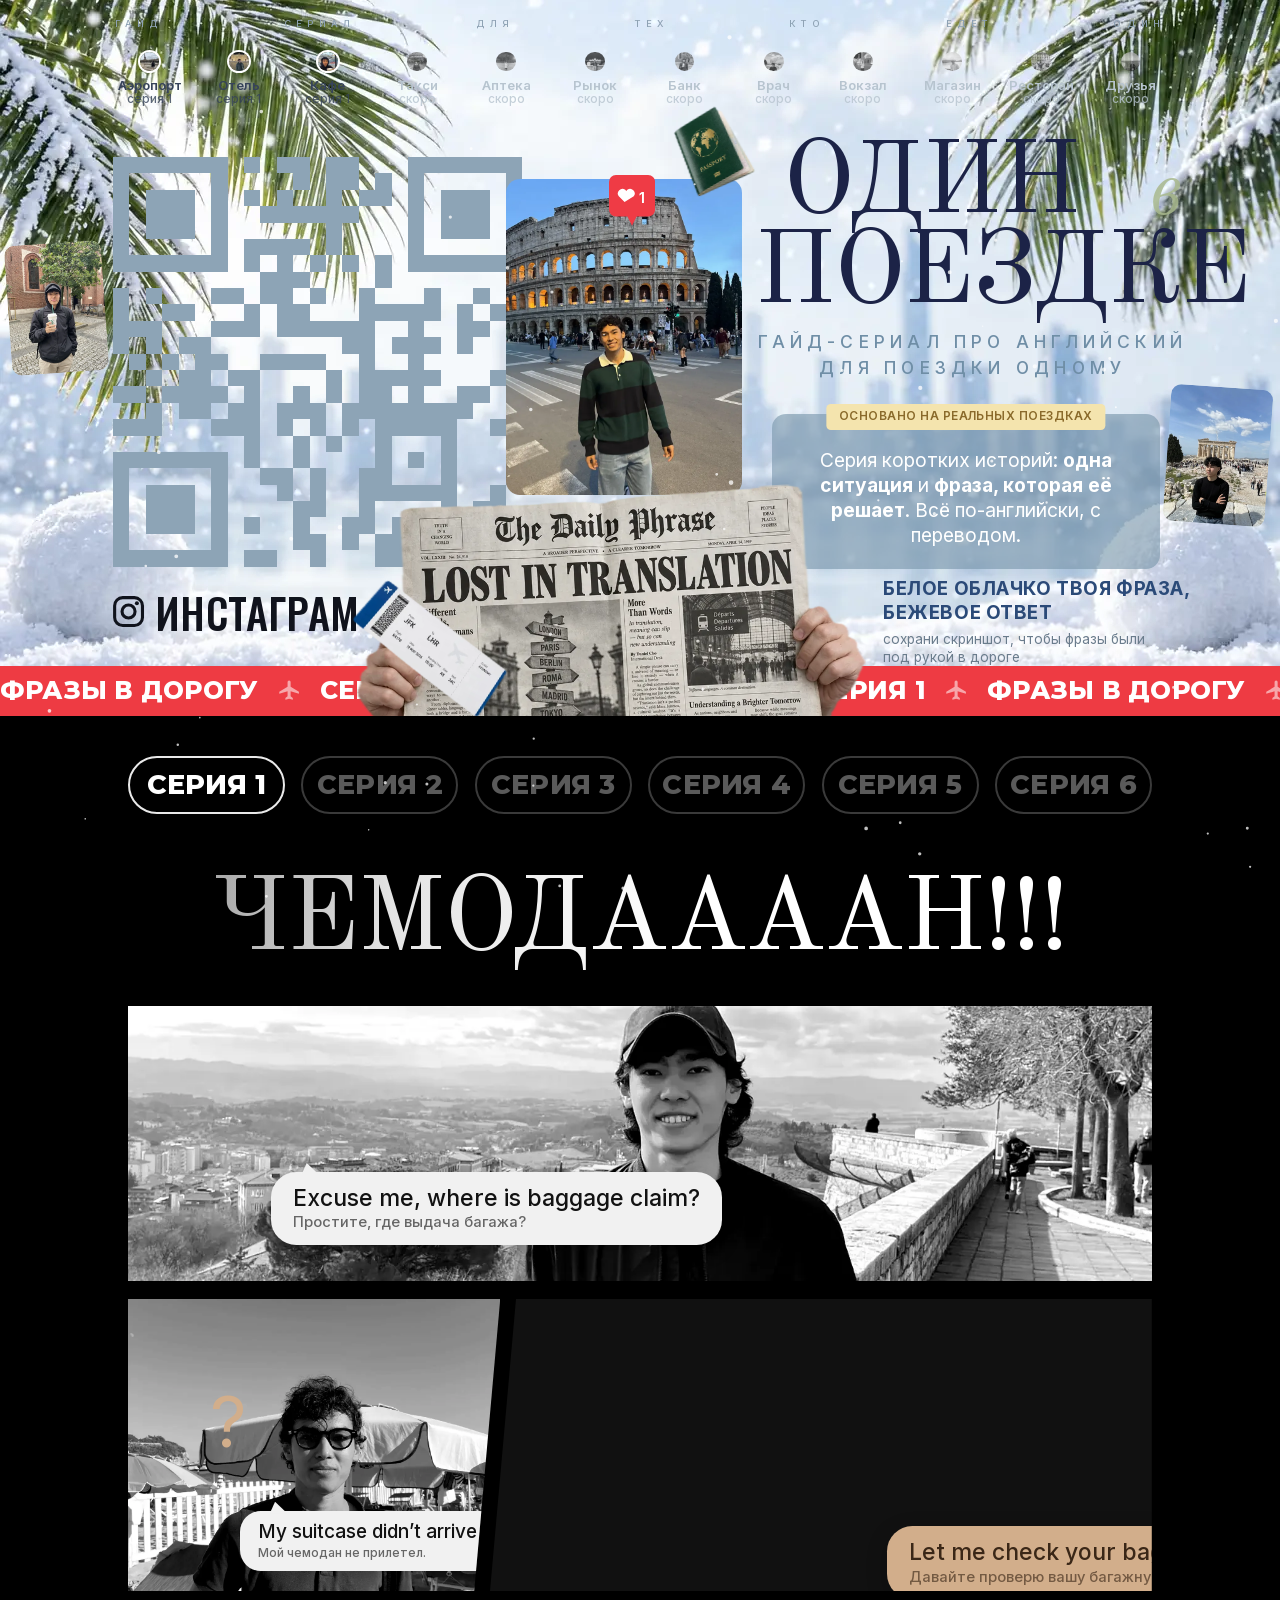
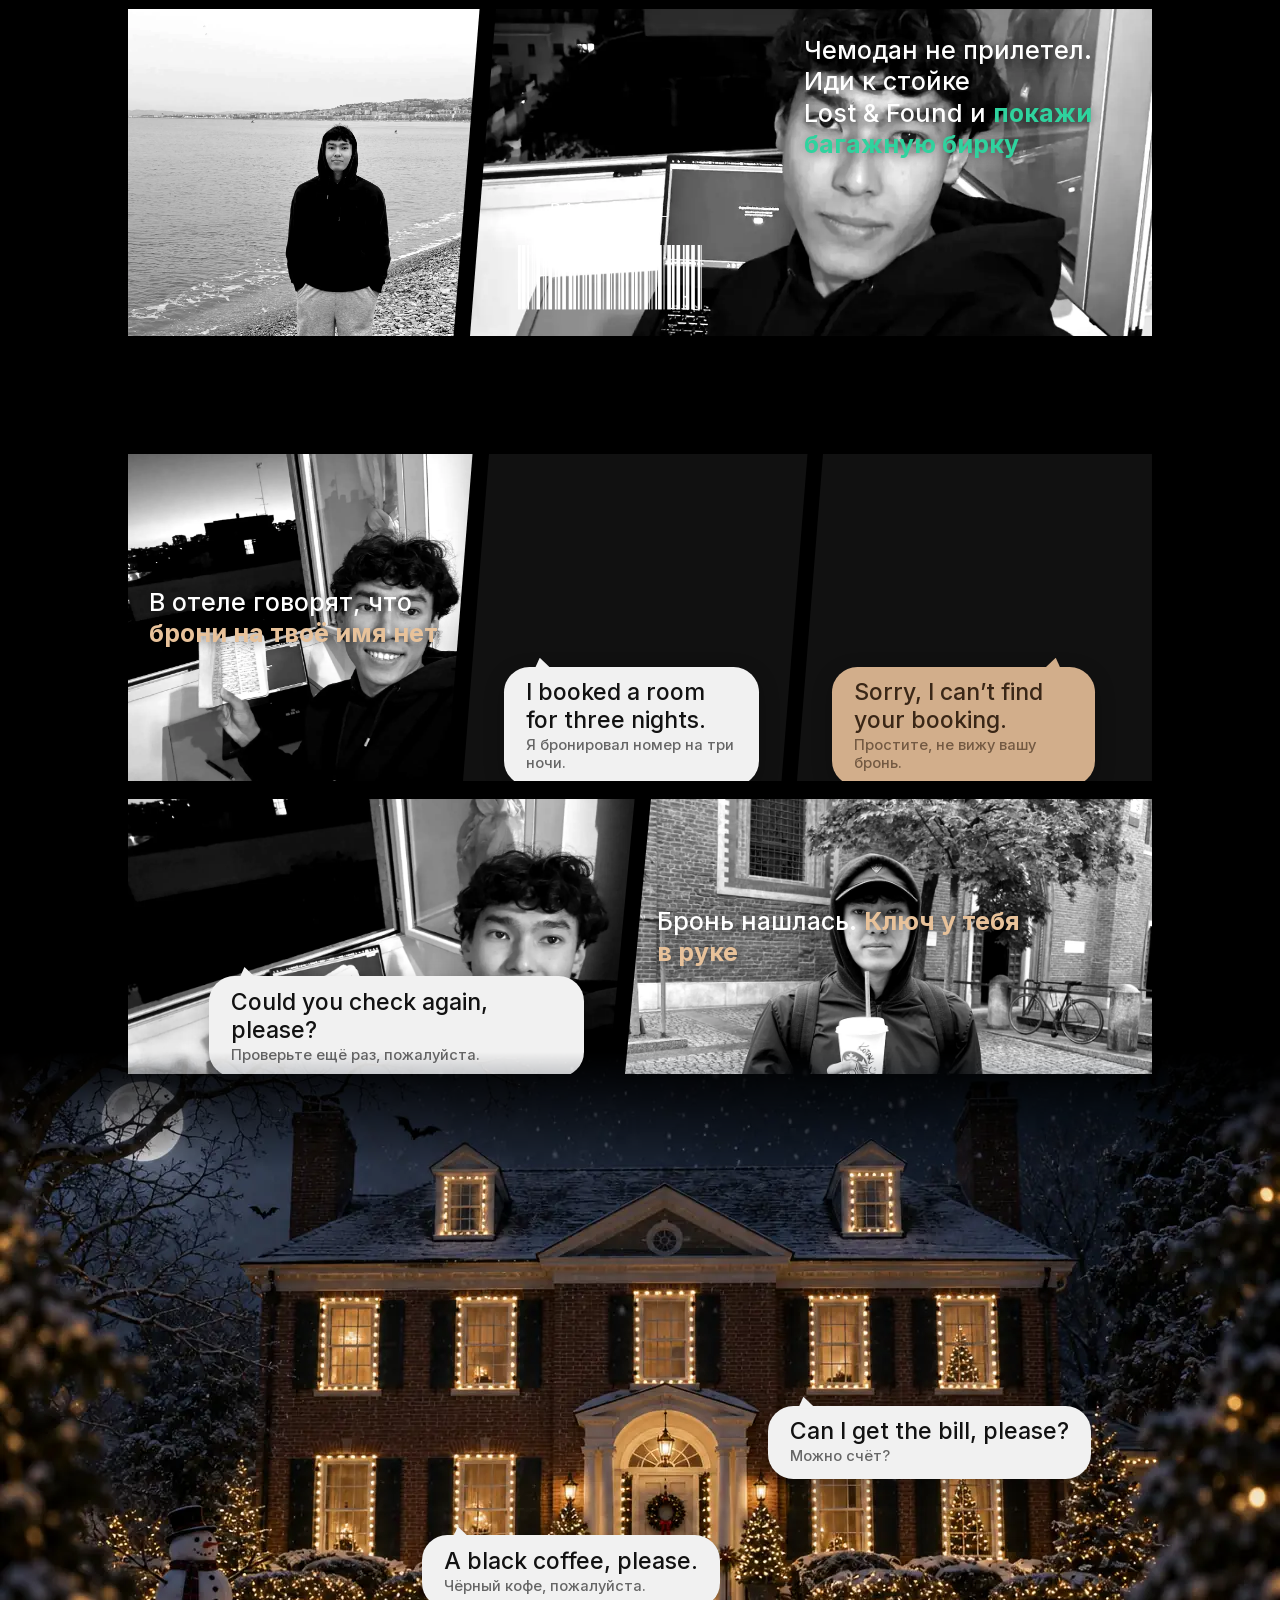
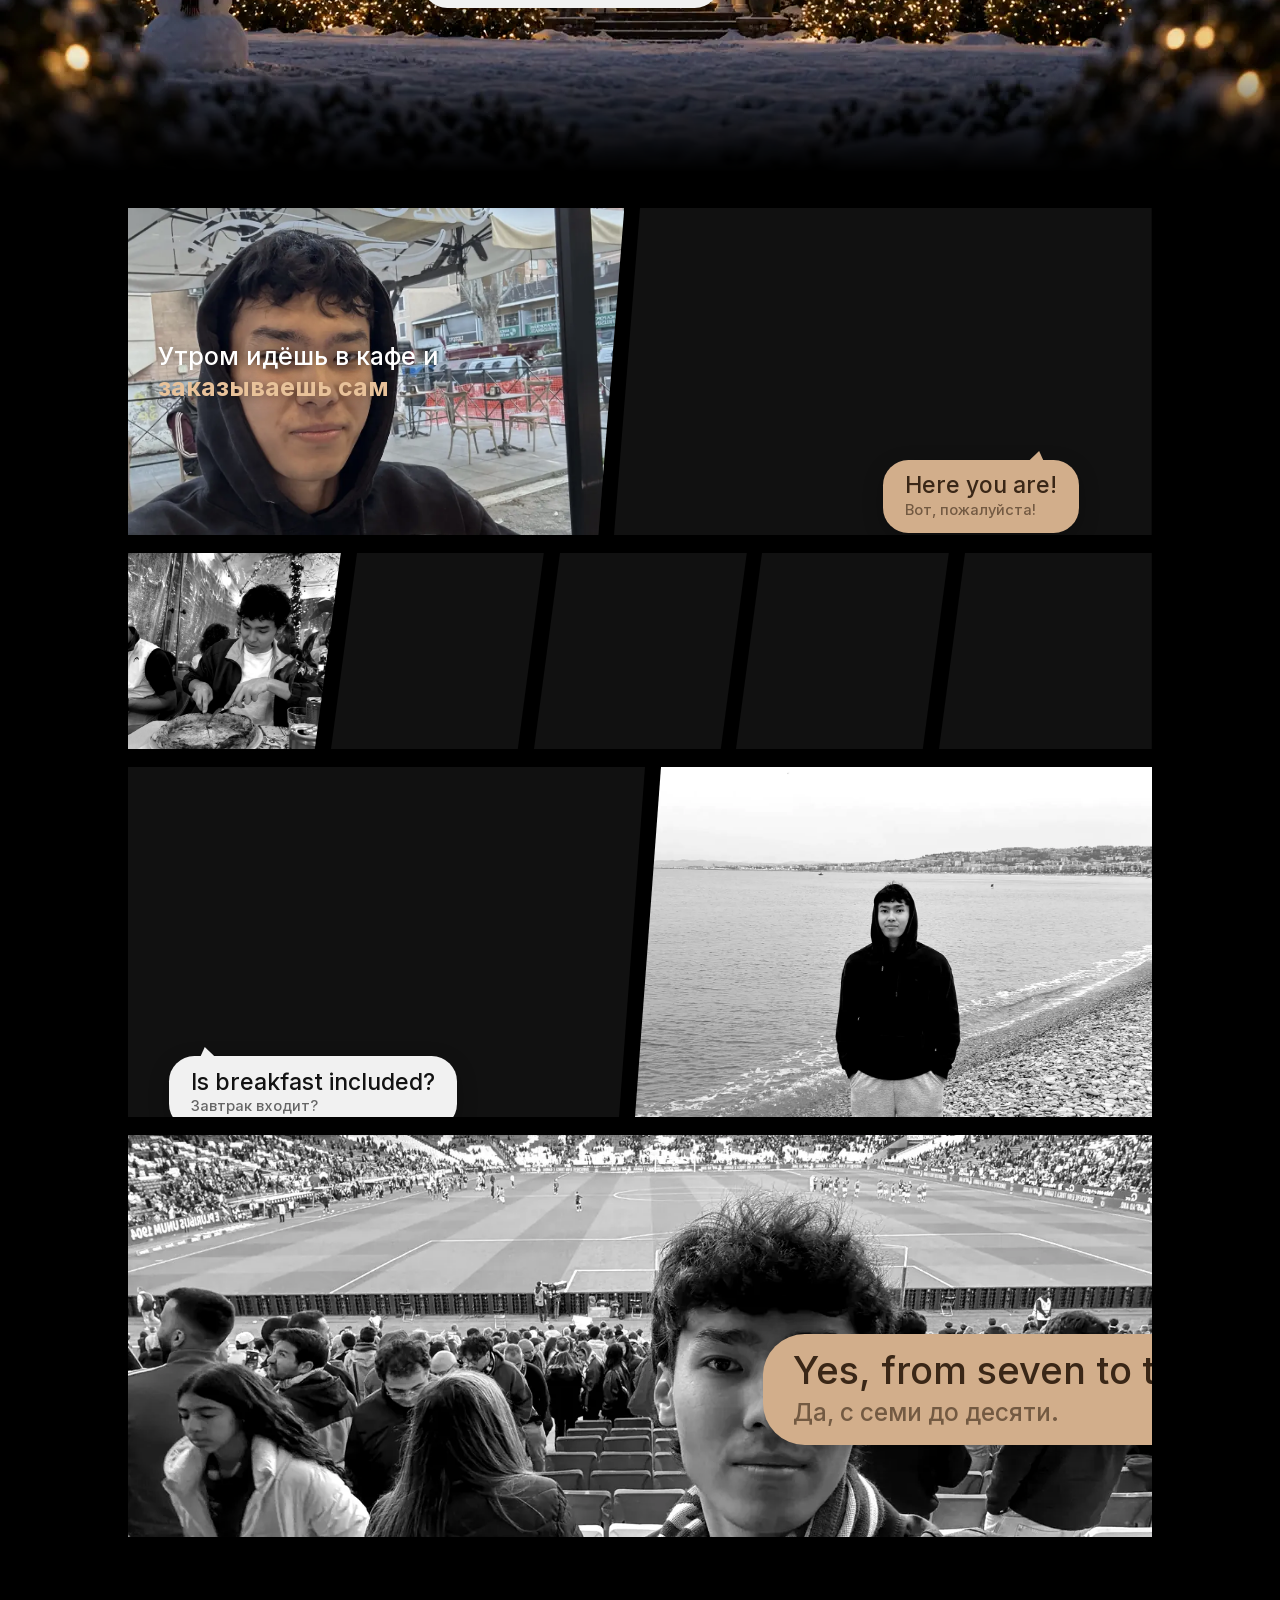
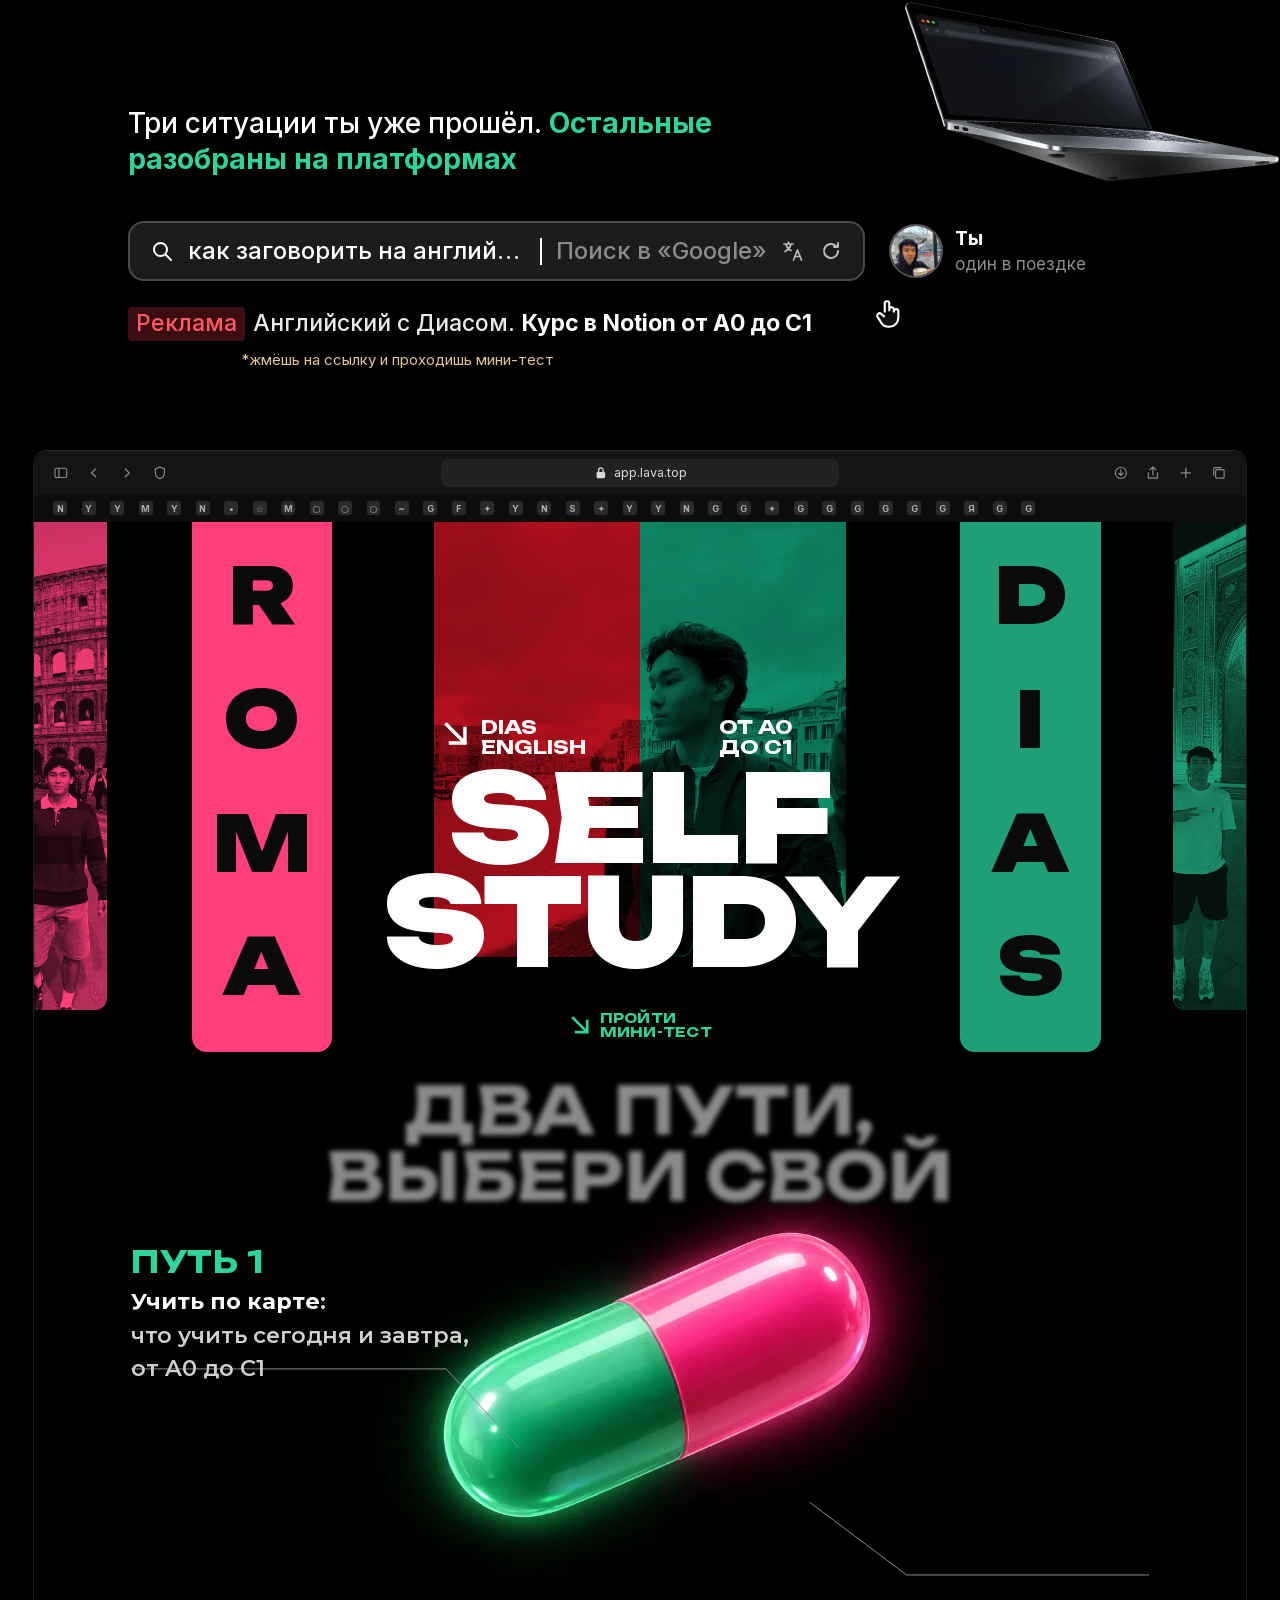
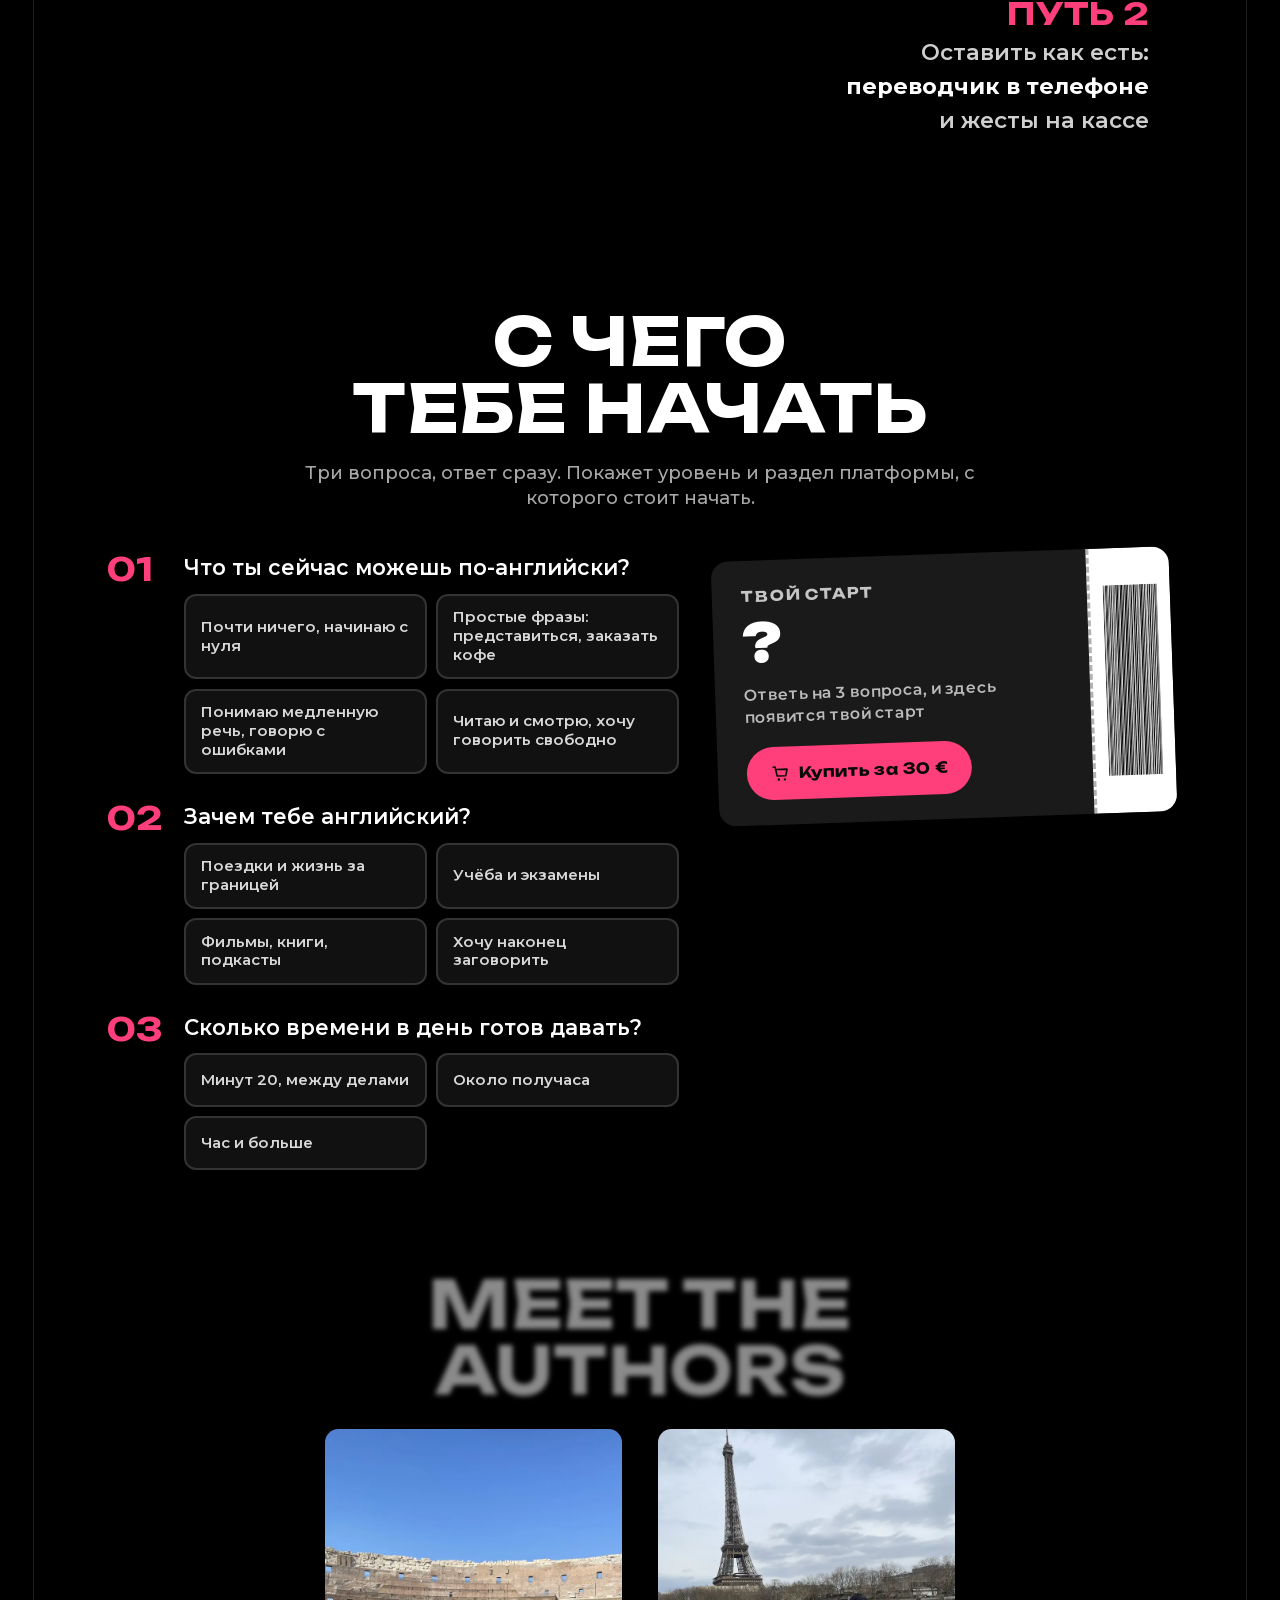
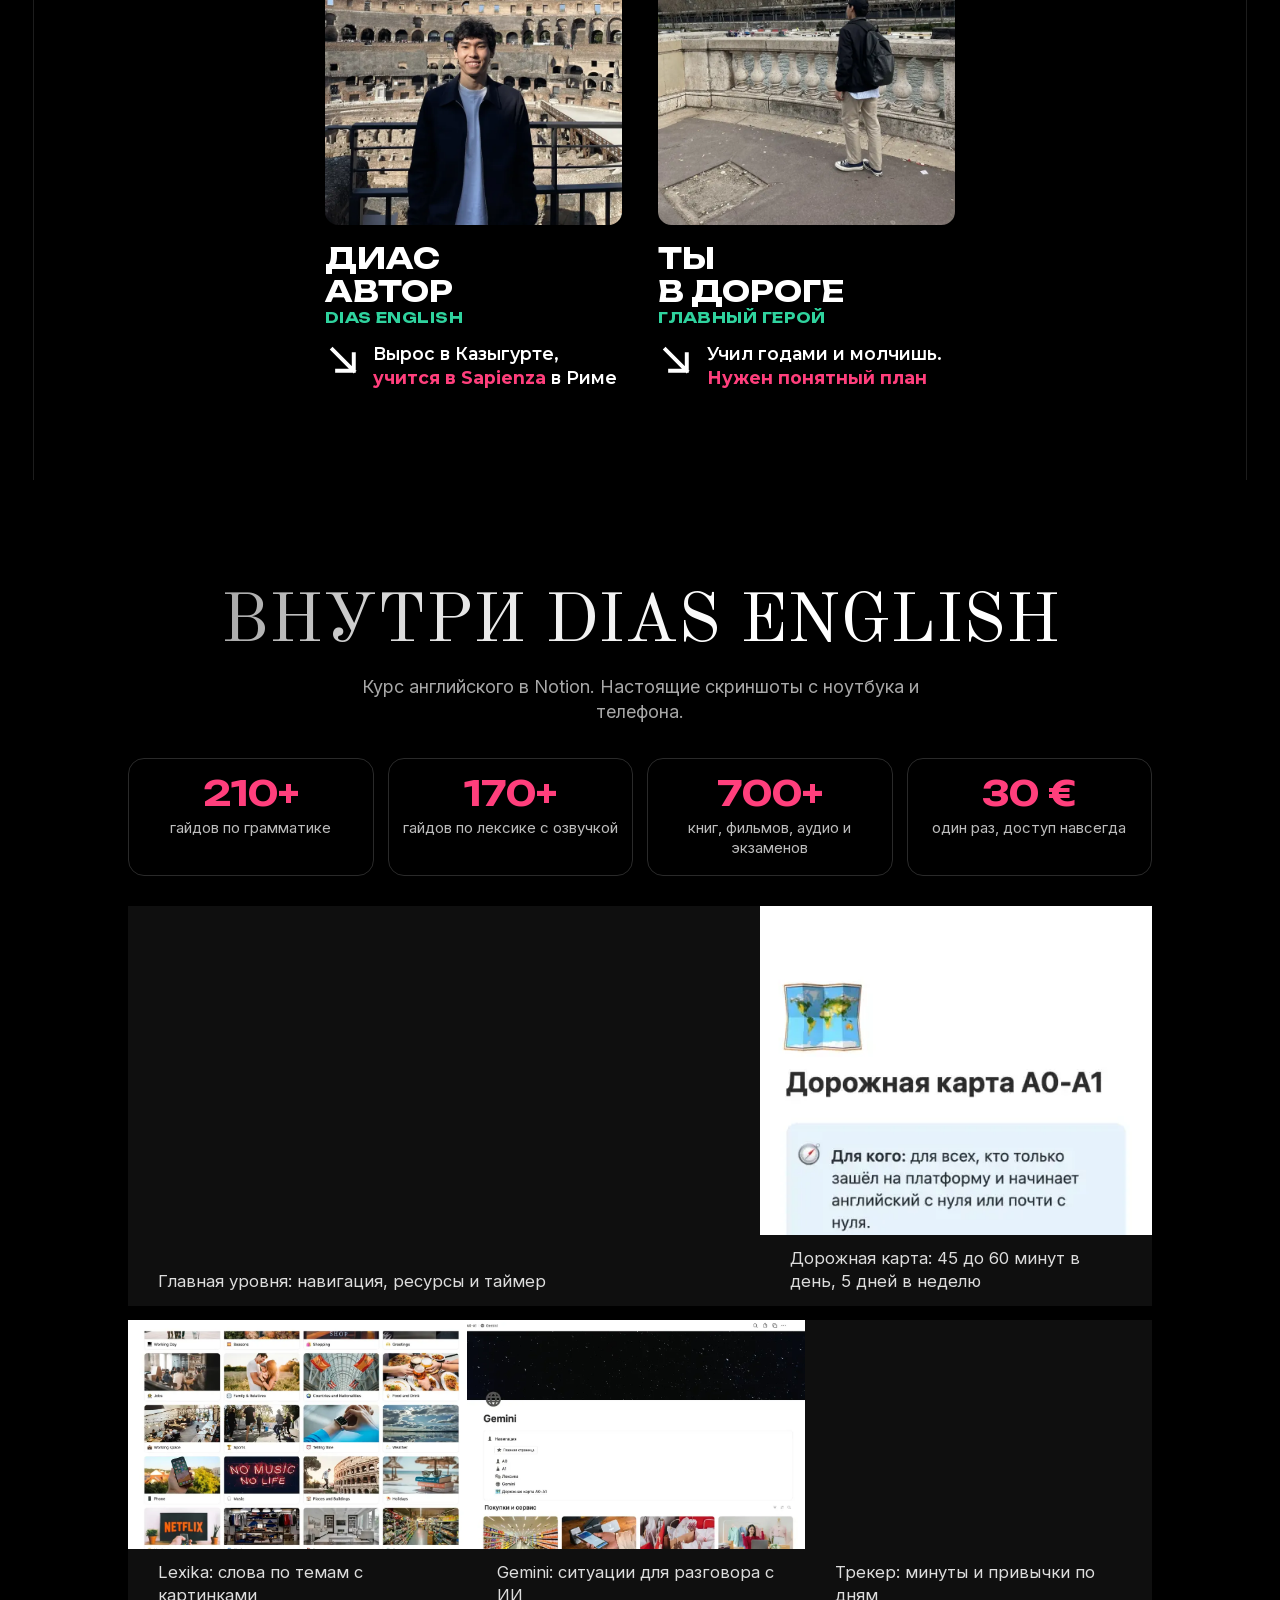
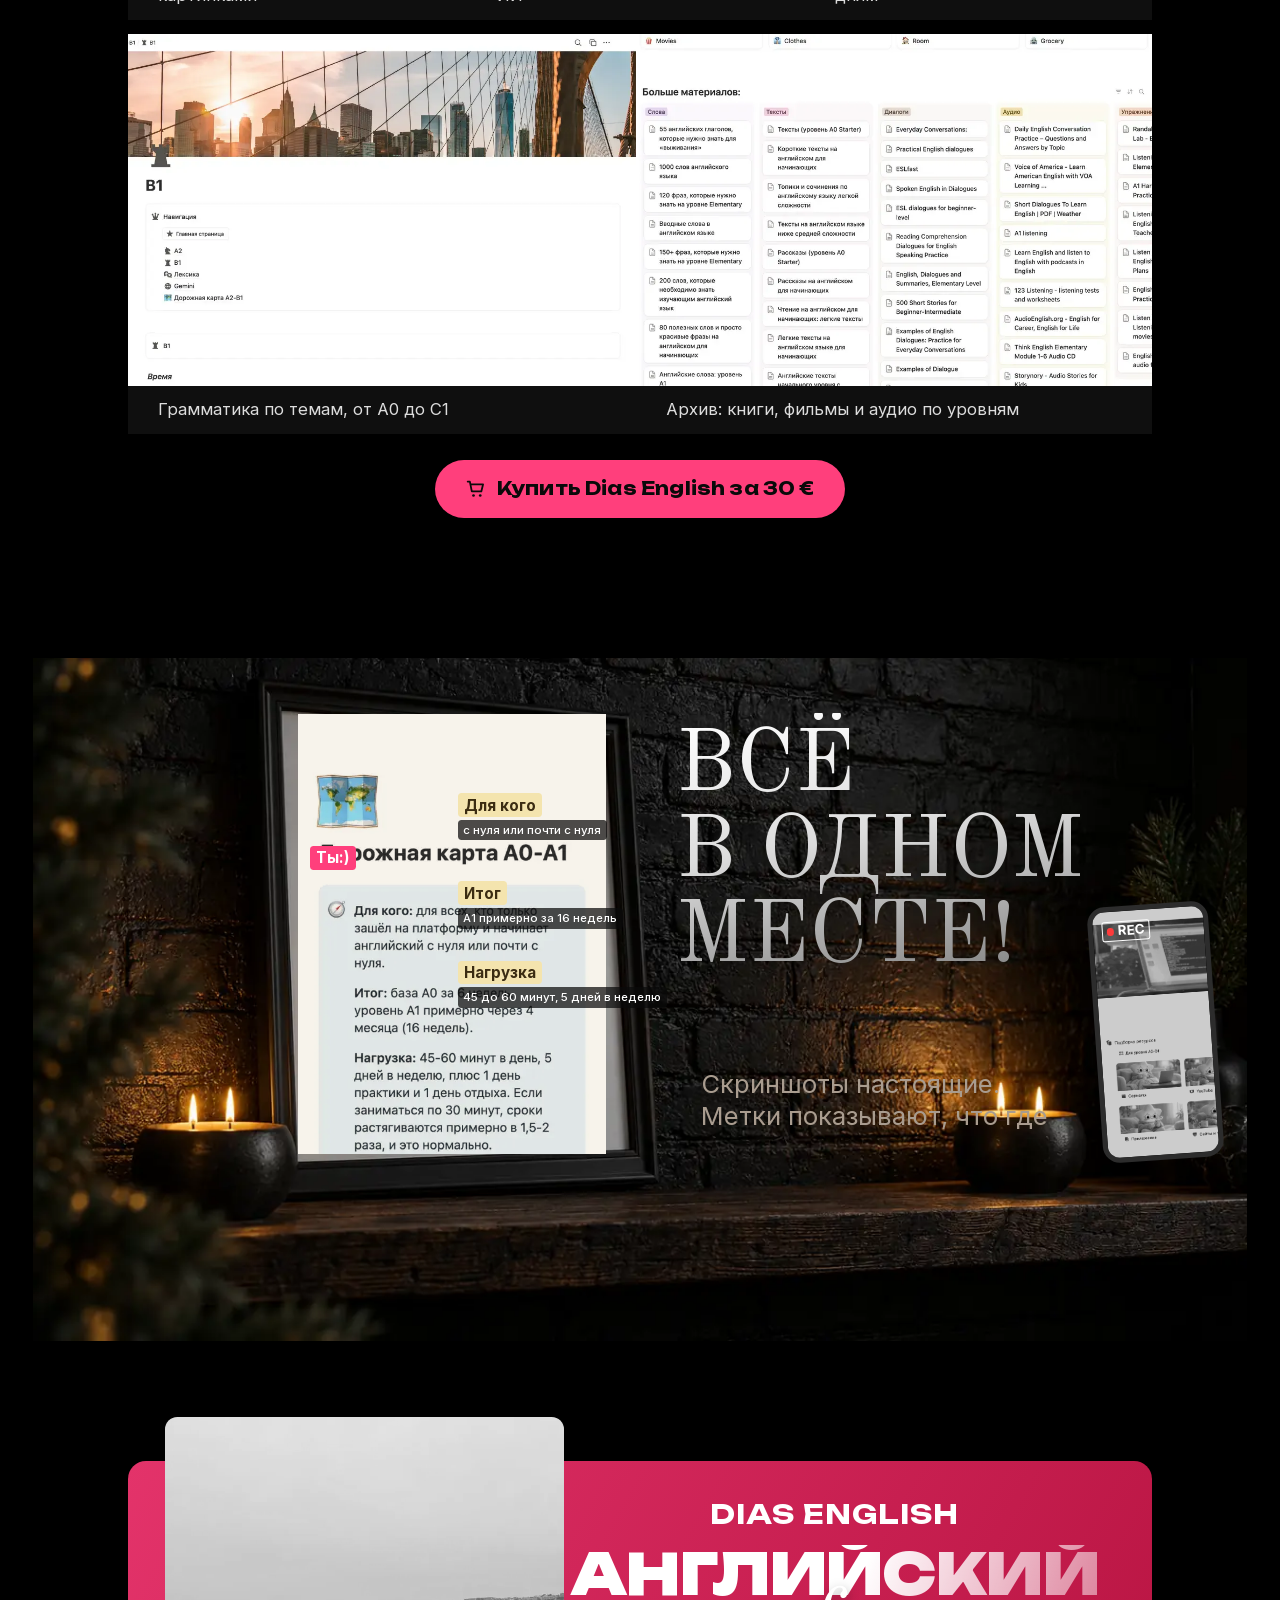
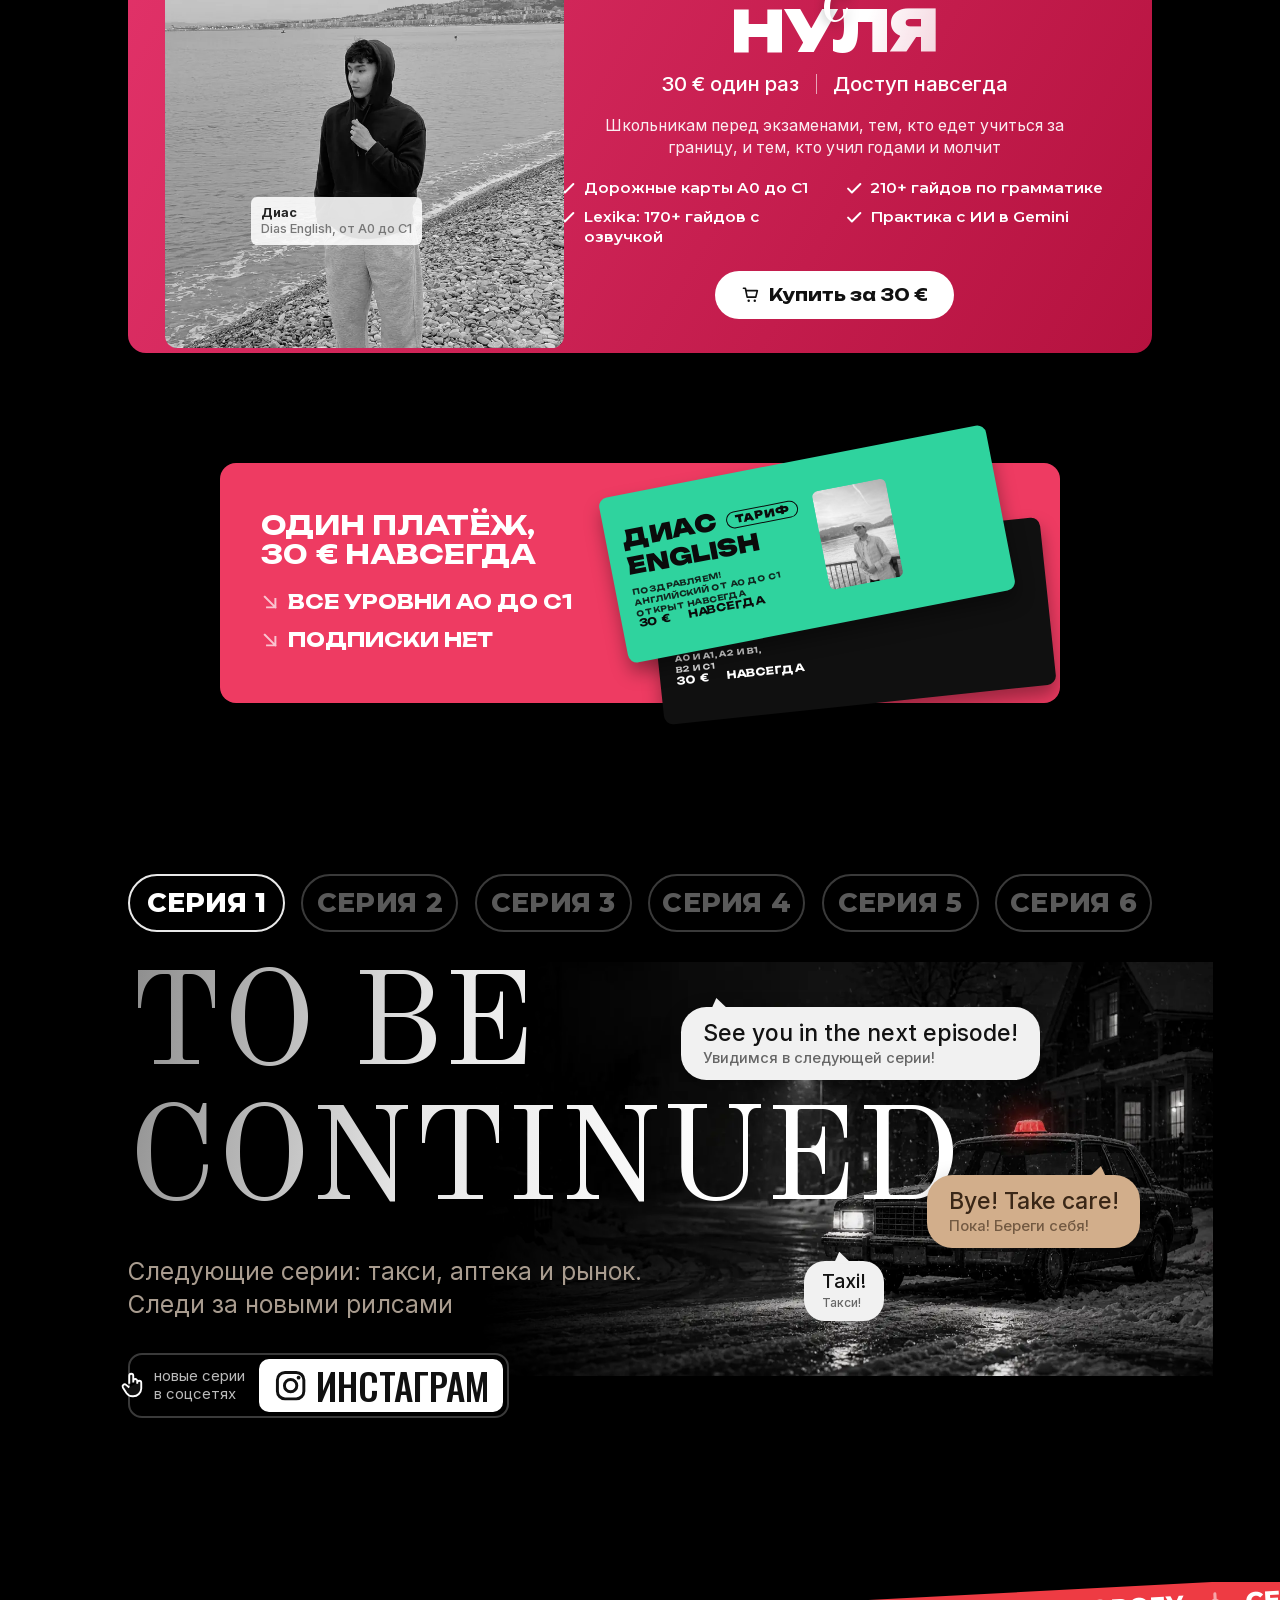
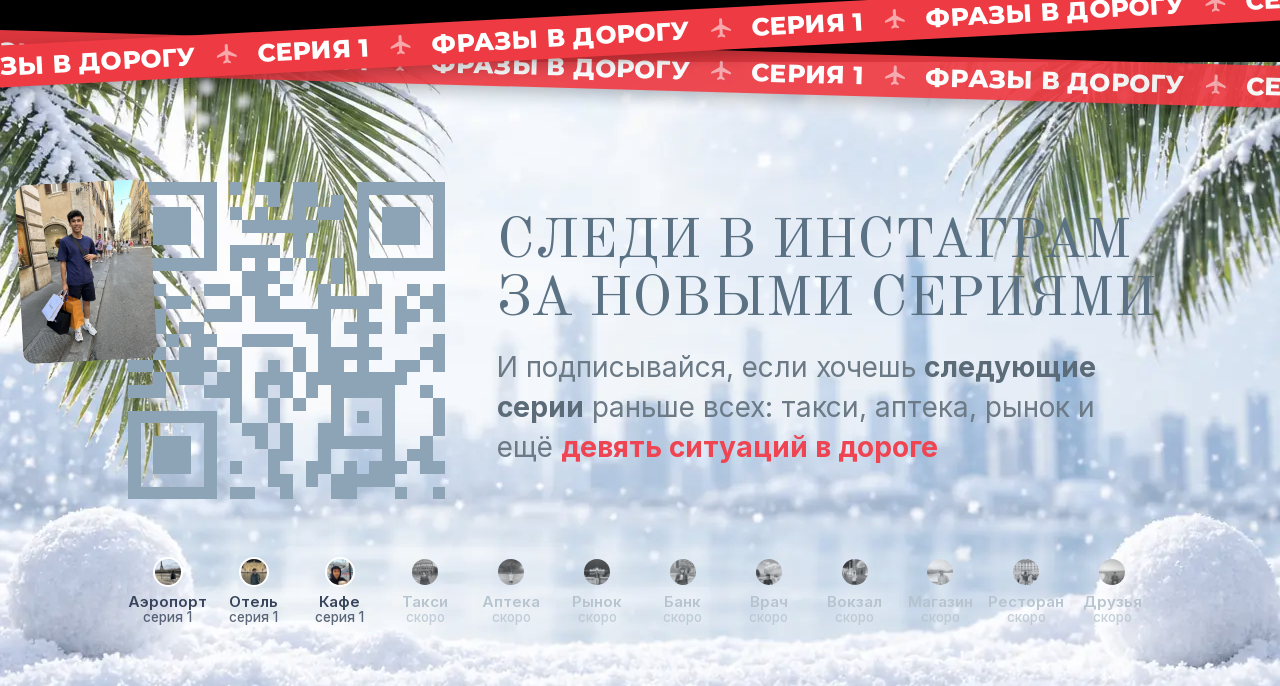
==== commit b5ebd54f: "Людей не вырезаем: целые фото Диаса и Тимура в рамках вместо вырезок и силуэтов" ====
--- a/en/index.html
+++ b/en/index.html
@@ -14,7 +14,7 @@
 <link rel="preload" href="../assets/fonts/OldStandardTT-n400-cyrillic.woff2" as="font" type="font/woff2" crossorigin>
 <link rel="stylesheet" href="../assets/fonts.css">
 <link rel="stylesheet" href="../assets/style.css">
-<script>window.CONTENT = {"meta": {"lang": "ru", "title": "Один в поездке. Фразы на английском", "description": "Гайд-сериал: три ситуации в поездке и английские фразы, которые их решают."}, "links": {"buy": "https://app.lava.top/products/2c950aa0-d8be-4317-8f39-0f9b4016f5da", "social": {"label": "ИНСТАГРАМ", "url": "https://www.instagram.com/"}}, "episodes": [{"top": "Аэропорт", "bottom": "серия 1", "img": "en-ep-01", "active": true, "href": "#ep1"}, {"top": "Отель", "bottom": "серия 1", "img": "en-ep-02", "active": true, "href": "#ep2"}, {"top": "Кафе", "bottom": "серия 1", "img": "en-ep-03", "active": true, "href": "#ep3"}, {"top": "Такси", "bottom": "скоро", "img": "en-ep-04"}, {"top": "Аптека", "bottom": "скоро", "img": "en-ep-05"}, {"top": "Рынок", "bottom": "скоро", "img": "en-ep-06"}, {"top": "Банк", "bottom": "скоро", "img": "en-ep-07"}, {"top": "Врач", "bottom": "скоро", "img": "en-ep-08"}, {"top": "Вокзал", "bottom": "скоро", "img": "en-ep-09"}, {"top": "Магазин", "bottom": "скоро", "img": "en-ep-10"}, {"top": "Ресторан", "bottom": "скоро", "img": "en-ep-11"}, {"top": "Друзья", "bottom": "скоро", "img": "en-ep-12"}], "tabs": [{"label": "СЕРИЯ 1", "href": "#ep1", "current": true}, {"label": "СЕРИЯ 2"}, {"label": "СЕРИЯ 3"}, {"label": "СЕРИЯ 4"}, {"label": "СЕРИЯ 5"}, {"label": "СЕРИЯ 6"}], "blocks": [{"type": "hero", "topline": ["гайд", "сериал", "для", "тех", "кто", "едет", "один"], "title1": "ОДИН", "small": "в", "title2": "ПОЕЗДКЕ", "subtitle": ["ГАЙД-СЕРИАЛ ПРО АНГЛИЙСКИЙ", "ДЛЯ ПОЕЗДКИ ОДНОМУ"], "badge": "ОСНОВАНО НА РЕАЛЬНЫХ ПОЕЗДКАХ", "card": "Серия коротких историй: <b>одна ситуация<\/b> и <b>фраза, которая её решает<\/b>. Всё по-английски, с переводом.", "note": "БЕЛОЕ ОБЛАЧКО ТВОЯ ФРАЗА,<br>БЕЖЕВОЕ ОТВЕТ", "noteSmall": "сохрани скриншот, чтобы фразы были<br>под рукой в дороге", "ticker": ["ФРАЗЫ В ДОРОГУ", "СЕРИЯ 1"], "media": {"bg": "hero-bg", "person": "dias-hero", "newspaper": "newspaper", "peekLeft": "en-peek-left", "peekRight": "en-peek-right", "objTop": "passport", "objBottom": "boarding-pass", "personAlt": "Диас выглядывает из-за газеты"}}, {"type": "tabs"}, {"type": "comic", "id": "ep1", "title": "ЧЕМОДААААН!!!", "rows": [{"panels": [{"img": "en-c1-1", "alt": "Диас на смотровой площадке", "grow": 1, "bubble": {"lang": "en", "text": "Excuse me, where is baggage claim?", "ru": "Простите, где выдача багажа?", "x": 14, "y": 52}}], "h": 236}, {"panels": [{"img": "en-c1-2", "alt": "Диас в тёмных очках", "grow": 36, "mark": "?", "bubble": {"lang": "en", "text": "My suitcase didn’t arrive.", "ru": "Мой чемодан не прилетел.", "x": 30, "y": 66, "small": true}}, {"img": "en-c1-3", "alt": "Диас у окна", "grow": 64, "bubble": {"lang": "tr", "text": "Let me check your baggage tag.", "ru": "Давайте проверю вашу багажную бирку.", "x": 60, "y": 70}}], "h": 250}, {"panels": [{"img": "en-c1-4", "alt": "Диас на берегу моря", "grow": 34}, {"img": "en-c1-5", "alt": "Диас у окна с ноутбуком", "grow": 66, "caption": {"text": "Чемодан не прилетел. Иди к стойке Lost&nbsp;&amp;&nbsp;Found и <b>покажи багажную бирку<\/b>", "side": "right", "accent": "green"}, "barcode": "BAG TAG _ 0417"}], "h": 280}]}, {"type": "comic", "id": "ep2", "topSpace": true, "rows": [{"panels": [{"img": "en-c2-1", "alt": "Диас у окна с книгой", "grow": 33, "caption": {"text": "В отеле говорят, что <b>брони на твоё имя нет<\/b>", "side": "left"}}, {"img": "en-c2-2", "alt": "Диас ночью у собора Святого Петра", "grow": 33, "bubble": {"lang": "en", "text": "I booked a room for three nights.", "ru": "Я бронировал номер на три ночи.", "x": 12, "y": 58}}, {"img": "en-c2-3", "alt": "Диас ночью на набережной", "grow": 34, "bubble": {"lang": "tr", "text": "Sorry, I can’t find your booking.", "ru": "Простите, не вижу вашу бронь.", "x": 10, "y": 58}}], "h": 280}, {"panels": [{"img": "en-c2-4", "alt": "Диас у окна", "grow": 49, "bubble": {"lang": "en", "text": "Could you check again, please?", "ru": "Проверьте ещё раз, пожалуйста.", "x": 16, "y": 56}}, {"img": "en-c2-5", "alt": "Диас с напитком на улице", "grow": 51, "caption": {"text": "Бронь нашлась. <b>Ключ у тебя в руке<\/b>", "side": "left"}}], "h": 236}]}, {"type": "scene", "img": "house-night", "alt": "Кирпичный дом ночью в гирляндах, снег и луна", "figures": [{"img": "en-silhouette", "x": 48, "w": 13}, {"img": "en-silhouette-2", "x": 60, "w": 10}], "bubbles": [{"lang": "en", "text": "A black coffee, please.", "ru": "Чёрный кофе, пожалуйста.", "x": 33, "y": 64}, {"lang": "en", "text": "Can I get the bill, please?", "ru": "Можно счёт?", "x": 60, "y": 46}]}, {"type": "comic", "id": "ep3", "rows": [{"panels": [{"img": "en-c3-1", "alt": "Диас с чашкой кофе", "grow": 48, "color": true, "caption": {"text": "Утром идёшь в кафе и <b>заказываешь сам<\/b>", "side": "left"}}, {"img": "en-c3-2", "alt": "Диас за столиком в кафе", "grow": 52, "bubble": {"lang": "tr", "text": "Here you are!", "ru": "Вот, пожалуйста!", "x": 50, "y": 70}}], "h": 280}, {"panels": [{"img": "en-c3-3", "alt": "Пицца на столе в кафе", "grow": 1}, {"img": "en-c3-4", "alt": "Завтрак в кафе", "grow": 1}, {"img": "en-c3-5", "alt": "Диас в кафе с напитком", "grow": 1}, {"img": "en-c3-6", "alt": "Диас ночью у стадиона", "grow": 1}, {"img": "en-c3-7", "alt": "Диас на футбольном поле", "grow": 1}], "h": 168}, {"panels": [{"img": "en-c3-8", "alt": "Диас на улице с пакетом", "grow": 50, "bubble": {"lang": "en", "text": "Is breakfast included?", "ru": "Завтрак входит?", "x": 8, "y": 76}}, {"img": "en-c3-9", "alt": "Диас в худи", "grow": 50}], "h": 300}, {"panels": [{"img": "en-c3-big", "alt": "Диас на стадионе", "grow": 1, "bubble": {"lang": "tr", "text": "Yes, from seven to ten.", "ru": "Да, с семи до десяти.", "x": 62, "y": 40, "big": true}}], "h": 345}]}, {"type": "search", "ad": true, "lead": "Три ситуации ты уже прошёл. <b>Остальные разобраны на платформах<\/b>", "query": "как заговорить на английском", "engine": "Поиск в «Google»", "adLabel": "Реклама", "adText": "Английский с Диасом. <b>Курс в Notion от A0 до C1<\/b>", "adHref": "#quiz", "note": "*жмёшь на ссылку и проходишь мини-тест", "user": {"name": "Ты", "sub": "один в поездке", "img": "en-ep-03"}, "laptop": "laptop"}, {"type": "browser", "ad": true, "url": "app.lava.top", "left": {"word": "ROMA", "color": "pink", "img": "en-strip-left", "href": "buy"}, "right": {"word": "DIAS", "color": "green", "img": "en-strip-right", "href": "buy"}, "labelLeft": "DIAS<br>ENGLISH", "labelRight": "ОТ A0<br>ДО C1", "big1": "SELF", "big2": ["ST", "DY"], "cupLetter": "U", "button": {"text": "ПРОЙТИ<br>МИНИ-ТЕСТ", "href": "#quiz"}, "silhouette": "en-silhouette"}, {"type": "paths", "ad": true, "heading": ["ДВА ПУТИ,", "ВЫБЕРИ СВОЙ"], "pill": "pill", "path1": {"title": "ПУТЬ 1", "text": "<b>Учить по карте<\/b>:<br>что учить сегодня и завтра,<br>от A0 до C1", "href": "buy"}, "path2": {"title": "ПУТЬ 2", "text": "Оставить как есть:<br><b>переводчик в телефоне<\/b><br>и жесты на кассе", "href": "#quiz"}}, {"type": "quiz", "ad": true, "id": "quiz", "heading": ["С ЧЕГО", "ТЕБЕ НАЧАТЬ"], "sub": "Три вопроса, ответ сразу. Покажет уровень и раздел платформы, с которого стоит начать.", "questions": [{"q": "Что ты сейчас можешь по-английски?", "key": "level", "options": [{"t": "Почти ничего, начинаю с нуля", "v": "a0"}, {"t": "Простые фразы: представиться, заказать кофе", "v": "a1"}, {"t": "Понимаю медленную речь, говорю с ошибками", "v": "b1"}, {"t": "Читаю и смотрю, хочу говорить свободно", "v": "b2"}]}, {"q": "Зачем тебе английский?", "key": "goal", "options": [{"t": "Поездки и жизнь за границей", "v": "travel"}, {"t": "Учёба и экзамены", "v": "study"}, {"t": "Фильмы, книги, подкасты", "v": "media"}, {"t": "Хочу наконец заговорить", "v": "speak"}]}, {"q": "Сколько времени в день готов давать?", "key": "time", "options": [{"t": "Минут 20, между делами", "v": "short"}, {"t": "Около получаса", "v": "mid"}, {"t": "Час и больше", "v": "long"}]}], "results": {"level": {"a0": {"title": "A0 и A1", "text": "Дорожная карта A0 и A1: 16 недель, от звуков до первых диалогов в магазине, кафе и аэропорту."}, "a1": {"title": "A0 и A1, этап A1", "text": "Та же карта A0 и A1, но начни с этапа A1. Первый шаг на карте это тест: он покажет, где ты."}, "b1": {"title": "A2 и B1", "text": "Карта A2 и B1: грамматика по темам, Reading, Listening, Speaking, Writing."}, "b2": {"title": "B2 и C1", "text": "Карта B2 и C1: продвинутая грамматика и лексика, четыре навыка отдельными страницами."}}, "goal": {"travel": "Раздел для тебя: Lexika по ситуациям и Gemini, где разговор с ИИ про магазин, кассу, аптеку и врача.", "study": "Раздел для тебя: грамматика по темам и архив, где лежат экзамены.", "media": "Раздел для тебя: архив 700+ книг, фильмов и аудио.", "speak": "Раздел для тебя: практика с ИИ в Gemini."}, "time": {"short": "Карта рассчитана на 45 до 60 минут в день. Если меньше, этап просто растягивается на дольше.", "mid": "Если заниматься по 30 минут, сроки растягиваются примерно в 1,5 до 2 раз. Это нормально.", "long": "Твой темп совпадает с картой: 45 до 60 минут в день, 5 дней в неделю."}}, "resultTitle": "ТВОЙ СТАРТ", "cta": "Купить за 30 €", "href": "buy", "again": "Пройти заново", "color": "pink"}, {"type": "speakers", "ad": true, "heading": ["MEET THE", "AUTHORS"], "items": [{"img": "speaker-dias", "name": ["ДИАС", "АВТОР"], "role": "DIAS ENGLISH", "text": "Вырос в Казыгурте,<br><b>учится в Sapienza<\/b> в Риме", "href": "buy"}, {"img": "en-speaker-you", "name": ["ТЫ", "В ДОРОГЕ"], "role": "ГЛАВНЫЙ ГЕРОЙ", "text": "Учил годами и молчишь.<br><b>Нужен понятный план<\/b>", "href": "#quiz", "dark": true}]}, {"type": "gallery", "ad": true, "id": "inside-dias", "color": "pink", "title": "ВНУТРИ DIAS ENGLISH", "sub": "Курс английского в Notion. Настоящие скриншоты с ноутбука и телефона.", "stats": [{"n": "210+", "t": "гайдов по грамматике"}, {"n": "170+", "t": "гайдов по лексике с озвучкой"}, {"n": "700+", "t": "книг, фильмов, аудио и экзаменов"}, {"n": "30 €", "t": "один раз, доступ навсегда"}], "rows": [[{"img": "shot-d-hub", "grow": 62, "cap": "Главная уровня: навигация, ресурсы и таймер"}, {"img": "shot-d-roadmap-m", "grow": 38, "cap": "Дорожная карта: 45 до 60 минут в день, 5 дней в неделю", "top": true}], [{"img": "shot-d-lexika", "grow": 1, "cap": "Lexika: слова по темам с картинками"}, {"img": "shot-d-gemini", "grow": 1, "cap": "Gemini: ситуации для разговора с ИИ"}, {"img": "shot-d-habits", "grow": 1, "cap": "Трекер: минуты и привычки по дням"}], [{"img": "shot-d-grammar", "grow": 1, "cap": "Грамматика по темам, от A0 до C1"}, {"img": "shot-d-materials", "grow": 1, "cap": "Архив: книги, фильмы и аудио по уровням"}]], "href": "buy", "cta": "Купить Dias English за 30 €"}, {"type": "frame", "ad": true, "heading": ["ВСЁ", "В ОДНОМ", "МЕСТЕ!"], "sub": "Скриншоты настоящие.<br>Метки показывают, что где", "bg": "mantel", "shot": "shot-d-roadmap-m", "shotAlt": "Дорожная карта Dias English A0 и A1", "labels": [{"x": 52, "y": 18, "title": "Для кого", "text": "с нуля или почти с нуля"}, {"x": 52, "y": 38, "title": "Итог", "text": "A1 примерно за 16 недель"}, {"x": 4, "y": 30, "title": "Ты:)", "you": true}, {"x": 52, "y": 56, "title": "Нагрузка", "text": "45 до 60 минут, 5 дней в неделю"}], "phone": {"img": "shot-d-hub", "alt": "Главная уровня Dias English", "rec": "REC"}}, {"type": "offers", "ad": true, "id": "offers", "cards": [{"color": "pink", "photo": "card-dias", "tag": ["Диас", "Dias English, от A0 до C1"], "kicker": "DIAS ENGLISH", "big1": "АНГЛИЙСКИЙ", "script": "с", "big2": "НУЛЯ", "meta": ["30 € один раз", "Доступ навсегда"], "forWhom": "Школьникам перед экзаменами, тем, кто едет учиться за границу, и тем, кто учил годами и молчит", "list": ["Дорожные карты A0 до C1", "210+ гайдов по грамматике", "Lexika: 170+ гайдов с озвучкой", "Практика с ИИ в Gemini"], "href": "buy", "cta": "Купить за 30 €", "plane": "airplane"}], "box": {"title": ["ОДИН ПЛАТЁЖ,", "30 € НАВСЕГДА"], "items": [{"text": "ВСЕ УРОВНИ A0 ДО C1", "href": "buy"}, {"text": "ПОДПИСКИ НЕТ", "href": "buy"}]}, "tickets": [{"color": "green", "name": ["ДИАС", "ENGLISH"], "tariff": "ТАРИФ", "lines": "ПОЗДРАВЛЯЕМ!<br>АНГЛИЙСКИЙ ОТ A0 ДО C1<br>ОТКРЫТ НАВСЕГДА", "price": "30 €", "when": "НАВСЕГДА", "href": "buy", "silhouette": "en-silhouette"}, {"color": "black", "name": ["ДОРОЖНЫЕ", "КАРТЫ"], "tariff": "3 ШТ", "lines": "A0 И A1, A2 И B1,<br>B2 И C1", "price": "30 €", "when": "НАВСЕГДА", "href": "buy"}]}, {"type": "continued", "title": ["TO BE", "CONTINUED..."], "bg": "taxi-night", "bubbles": [{"lang": "en", "text": "See you in the next episode!", "ru": "Увидимся в следующей серии!", "x": 54, "y": 4}, {"lang": "tr", "text": "Bye! Take care!", "ru": "Пока! Береги себя!", "x": 78, "y": 34}, {"lang": "en", "text": "Taxi!", "ru": "Такси!", "x": 66, "y": 50, "small": true}], "text": "Следующие серии: такси, аптека и рынок.<br>Следи за новыми рилсами", "hint": "новые серии<br>в соцсетях"}, {"type": "footer", "ticker": ["ФРАЗЫ В ДОРОГУ", "СЕРИЯ 1"], "title": ["СЛЕДИ В ИНСТАГРАМ", "ЗА НОВЫМИ СЕРИЯМИ"], "text": "И подписывайся, если хочешь <b>следующие серии<\/b> раньше всех: такси, аптека, рынок и ещё <em>девять ситуаций в дороге<\/em>", "peek": "en-peek-footer", "bg": "hero-bg"}], "_readme": "Контент вариации EN. Все тексты, ссылки, картинки и порядок блоков. ad: true значит блок только на главной, на lesson/ его нет. Пересборка: python3 tools/build.py", "lang": "en"};</script>
+<script>window.CONTENT = {"meta": {"lang": "ru", "title": "Один в поездке. Фразы на английском", "description": "Гайд-сериал: три ситуации в поездке и английские фразы, которые их решают."}, "links": {"buy": "https://app.lava.top/products/2c950aa0-d8be-4317-8f39-0f9b4016f5da", "social": {"label": "ИНСТАГРАМ", "url": "https://www.instagram.com/"}}, "episodes": [{"top": "Аэропорт", "bottom": "серия 1", "img": "en-ep-01", "active": true, "href": "#ep1"}, {"top": "Отель", "bottom": "серия 1", "img": "en-ep-02", "active": true, "href": "#ep2"}, {"top": "Кафе", "bottom": "серия 1", "img": "en-ep-03", "active": true, "href": "#ep3"}, {"top": "Такси", "bottom": "скоро", "img": "en-ep-04"}, {"top": "Аптека", "bottom": "скоро", "img": "en-ep-05"}, {"top": "Рынок", "bottom": "скоро", "img": "en-ep-06"}, {"top": "Банк", "bottom": "скоро", "img": "en-ep-07"}, {"top": "Врач", "bottom": "скоро", "img": "en-ep-08"}, {"top": "Вокзал", "bottom": "скоро", "img": "en-ep-09"}, {"top": "Магазин", "bottom": "скоро", "img": "en-ep-10"}, {"top": "Ресторан", "bottom": "скоро", "img": "en-ep-11"}, {"top": "Друзья", "bottom": "скоро", "img": "en-ep-12"}], "tabs": [{"label": "СЕРИЯ 1", "href": "#ep1", "current": true}, {"label": "СЕРИЯ 2"}, {"label": "СЕРИЯ 3"}, {"label": "СЕРИЯ 4"}, {"label": "СЕРИЯ 5"}, {"label": "СЕРИЯ 6"}], "blocks": [{"type": "hero", "topline": ["гайд", "сериал", "для", "тех", "кто", "едет", "один"], "title1": "ОДИН", "small": "в", "title2": "ПОЕЗДКЕ", "subtitle": ["ГАЙД-СЕРИАЛ ПРО АНГЛИЙСКИЙ", "ДЛЯ ПОЕЗДКИ ОДНОМУ"], "badge": "ОСНОВАНО НА РЕАЛЬНЫХ ПОЕЗДКАХ", "card": "Серия коротких историй: <b>одна ситуация<\/b> и <b>фраза, которая её решает<\/b>. Всё по-английски, с переводом.", "note": "БЕЛОЕ ОБЛАЧКО ТВОЯ ФРАЗА,<br>БЕЖЕВОЕ ОТВЕТ", "noteSmall": "сохрани скриншот, чтобы фразы были<br>под рукой в дороге", "ticker": ["ФРАЗЫ В ДОРОГУ", "СЕРИЯ 1"], "media": {"bg": "hero-bg", "person": "en-photo-hero", "newspaper": "newspaper", "peekLeft": "en-photo-peek-left", "peekRight": "en-photo-peek-right", "objTop": "passport", "objBottom": "boarding-pass", "personAlt": "Диас у Колизея", "peekLeftAlt": "Диас со стаканом кофе", "peekRightAlt": "Диас у Акрополя"}}, {"type": "tabs"}, {"type": "comic", "id": "ep1", "title": "ЧЕМОДААААН!!!", "rows": [{"panels": [{"img": "en-c1-1", "alt": "Диас на смотровой площадке", "grow": 1, "bubble": {"lang": "en", "text": "Excuse me, where is baggage claim?", "ru": "Простите, где выдача багажа?", "x": 14, "y": 52}}], "h": 236}, {"panels": [{"img": "en-c1-2", "alt": "Диас в тёмных очках", "grow": 36, "mark": "?", "bubble": {"lang": "en", "text": "My suitcase didn’t arrive.", "ru": "Мой чемодан не прилетел.", "x": 30, "y": 66, "small": true}}, {"img": "en-c1-3", "alt": "Диас у окна", "grow": 64, "bubble": {"lang": "tr", "text": "Let me check your baggage tag.", "ru": "Давайте проверю вашу багажную бирку.", "x": 60, "y": 70}}], "h": 250}, {"panels": [{"img": "en-c1-4", "alt": "Диас на берегу моря", "grow": 34}, {"img": "en-c1-5", "alt": "Диас у окна с ноутбуком", "grow": 66, "caption": {"text": "Чемодан не прилетел. Иди к стойке Lost&nbsp;&amp;&nbsp;Found и <b>покажи багажную бирку<\/b>", "side": "right", "accent": "green"}, "barcode": "BAG TAG _ 0417"}], "h": 280}]}, {"type": "comic", "id": "ep2", "topSpace": true, "rows": [{"panels": [{"img": "en-c2-1", "alt": "Диас у окна с книгой", "grow": 33, "caption": {"text": "В отеле говорят, что <b>брони на твоё имя нет<\/b>", "side": "left"}}, {"img": "en-c2-2", "alt": "Диас ночью у собора Святого Петра", "grow": 33, "bubble": {"lang": "en", "text": "I booked a room for three nights.", "ru": "Я бронировал номер на три ночи.", "x": 12, "y": 58}}, {"img": "en-c2-3", "alt": "Диас ночью на набережной", "grow": 34, "bubble": {"lang": "tr", "text": "Sorry, I can’t find your booking.", "ru": "Простите, не вижу вашу бронь.", "x": 10, "y": 58}}], "h": 280}, {"panels": [{"img": "en-c2-4", "alt": "Диас у окна", "grow": 49, "bubble": {"lang": "en", "text": "Could you check again, please?", "ru": "Проверьте ещё раз, пожалуйста.", "x": 16, "y": 56}}, {"img": "en-c2-5", "alt": "Диас с напитком на улице", "grow": 51, "caption": {"text": "Бронь нашлась. <b>Ключ у тебя в руке<\/b>", "side": "left"}}], "h": 236}]}, {"type": "scene", "img": "house-night", "alt": "Кирпичный дом ночью в гирляндах, снег и луна", "figures": [], "bubbles": [{"lang": "en", "text": "A black coffee, please.", "ru": "Чёрный кофе, пожалуйста.", "x": 33, "y": 64}, {"lang": "en", "text": "Can I get the bill, please?", "ru": "Можно счёт?", "x": 60, "y": 46}]}, {"type": "comic", "id": "ep3", "rows": [{"panels": [{"img": "en-c3-1", "alt": "Диас с чашкой кофе", "grow": 48, "color": true, "caption": {"text": "Утром идёшь в кафе и <b>заказываешь сам<\/b>", "side": "left"}}, {"img": "en-c3-2", "alt": "Диас за столиком в кафе", "grow": 52, "bubble": {"lang": "tr", "text": "Here you are!", "ru": "Вот, пожалуйста!", "x": 50, "y": 70}}], "h": 280}, {"panels": [{"img": "en-c3-3", "alt": "Пицца на столе в кафе", "grow": 1}, {"img": "en-c3-4", "alt": "Завтрак в кафе", "grow": 1}, {"img": "en-c3-5", "alt": "Диас в кафе с напитком", "grow": 1}, {"img": "en-c3-6", "alt": "Диас ночью у стадиона", "grow": 1}, {"img": "en-c3-7", "alt": "Диас на футбольном поле", "grow": 1}], "h": 168}, {"panels": [{"img": "en-c3-8", "alt": "Диас на улице с пакетом", "grow": 50, "bubble": {"lang": "en", "text": "Is breakfast included?", "ru": "Завтрак входит?", "x": 8, "y": 76}}, {"img": "en-c3-9", "alt": "Диас в худи", "grow": 50}], "h": 300}, {"panels": [{"img": "en-c3-big", "alt": "Диас на стадионе", "grow": 1, "bubble": {"lang": "tr", "text": "Yes, from seven to ten.", "ru": "Да, с семи до десяти.", "x": 62, "y": 40, "big": true}}], "h": 345}]}, {"type": "search", "ad": true, "lead": "Три ситуации ты уже прошёл. <b>Остальные разобраны на платформах<\/b>", "query": "как заговорить на английском", "engine": "Поиск в «Google»", "adLabel": "Реклама", "adText": "Английский с Диасом. <b>Курс в Notion от A0 до C1<\/b>", "adHref": "#quiz", "note": "*жмёшь на ссылку и проходишь мини-тест", "user": {"name": "Ты", "sub": "один в поездке", "img": "en-ep-03"}, "laptop": "laptop"}, {"type": "browser", "ad": true, "url": "app.lava.top", "left": {"word": "ROMA", "color": "pink", "img": "en-strip-left", "href": "buy"}, "right": {"word": "DIAS", "color": "green", "img": "en-strip-right", "href": "buy"}, "labelLeft": "DIAS<br>ENGLISH", "labelRight": "ОТ A0<br>ДО C1", "big1": "SELF", "big2": ["ST", "DY"], "cupLetter": "U", "button": {"text": "ПРОЙТИ<br>МИНИ-ТЕСТ", "href": "#quiz"}, "photo": "en-photo-browser", "photoAlt": "Диас в Венеции"}, {"type": "paths", "ad": true, "heading": ["ДВА ПУТИ,", "ВЫБЕРИ СВОЙ"], "pill": "pill", "path1": {"title": "ПУТЬ 1", "text": "<b>Учить по карте<\/b>:<br>что учить сегодня и завтра,<br>от A0 до C1", "href": "buy"}, "path2": {"title": "ПУТЬ 2", "text": "Оставить как есть:<br><b>переводчик в телефоне<\/b><br>и жесты на кассе", "href": "#quiz"}}, {"type": "quiz", "ad": true, "id": "quiz", "heading": ["С ЧЕГО", "ТЕБЕ НАЧАТЬ"], "sub": "Три вопроса, ответ сразу. Покажет уровень и раздел платформы, с которого стоит начать.", "questions": [{"q": "Что ты сейчас можешь по-английски?", "key": "level", "options": [{"t": "Почти ничего, начинаю с нуля", "v": "a0"}, {"t": "Простые фразы: представиться, заказать кофе", "v": "a1"}, {"t": "Понимаю медленную речь, говорю с ошибками", "v": "b1"}, {"t": "Читаю и смотрю, хочу говорить свободно", "v": "b2"}]}, {"q": "Зачем тебе английский?", "key": "goal", "options": [{"t": "Поездки и жизнь за границей", "v": "travel"}, {"t": "Учёба и экзамены", "v": "study"}, {"t": "Фильмы, книги, подкасты", "v": "media"}, {"t": "Хочу наконец заговорить", "v": "speak"}]}, {"q": "Сколько времени в день готов давать?", "key": "time", "options": [{"t": "Минут 20, между делами", "v": "short"}, {"t": "Около получаса", "v": "mid"}, {"t": "Час и больше", "v": "long"}]}], "results": {"level": {"a0": {"title": "A0 и A1", "text": "Дорожная карта A0 и A1: 16 недель, от звуков до первых диалогов в магазине, кафе и аэропорту."}, "a1": {"title": "A0 и A1, этап A1", "text": "Та же карта A0 и A1, но начни с этапа A1. Первый шаг на карте это тест: он покажет, где ты."}, "b1": {"title": "A2 и B1", "text": "Карта A2 и B1: грамматика по темам, Reading, Listening, Speaking, Writing."}, "b2": {"title": "B2 и C1", "text": "Карта B2 и C1: продвинутая грамматика и лексика, четыре навыка отдельными страницами."}}, "goal": {"travel": "Раздел для тебя: Lexika по ситуациям и Gemini, где разговор с ИИ про магазин, кассу, аптеку и врача.", "study": "Раздел для тебя: грамматика по темам и архив, где лежат экзамены.", "media": "Раздел для тебя: архив 700+ книг, фильмов и аудио.", "speak": "Раздел для тебя: практика с ИИ в Gemini."}, "time": {"short": "Карта рассчитана на 45 до 60 минут в день. Если меньше, этап просто растягивается на дольше.", "mid": "Если заниматься по 30 минут, сроки растягиваются примерно в 1,5 до 2 раз. Это нормально.", "long": "Твой темп совпадает с картой: 45 до 60 минут в день, 5 дней в неделю."}}, "resultTitle": "ТВОЙ СТАРТ", "cta": "Купить за 30 €", "href": "buy", "again": "Пройти заново", "color": "pink"}, {"type": "speakers", "ad": true, "heading": ["MEET THE", "AUTHORS"], "items": [{"img": "en-photo-speaker", "name": ["ДИАС", "АВТОР"], "role": "DIAS ENGLISH", "text": "Вырос в Казыгурте,<br><b>учится в Sapienza<\/b> в Риме", "href": "buy", "alt": "Диас в Колизее"}, {"img": "en-photo-you", "name": ["ТЫ", "В ДОРОГЕ"], "role": "ГЛАВНЫЙ ГЕРОЙ", "text": "Учил годами и молчишь.<br><b>Нужен понятный план<\/b>", "href": "#quiz", "dark": true, "alt": "Диас смотрит на Эйфелеву башню"}]}, {"type": "gallery", "ad": true, "id": "inside-dias", "color": "pink", "title": "ВНУТРИ DIAS ENGLISH", "sub": "Курс английского в Notion. Настоящие скриншоты с ноутбука и телефона.", "stats": [{"n": "210+", "t": "гайдов по грамматике"}, {"n": "170+", "t": "гайдов по лексике с озвучкой"}, {"n": "700+", "t": "книг, фильмов, аудио и экзаменов"}, {"n": "30 €", "t": "один раз, доступ навсегда"}], "rows": [[{"img": "shot-d-hub", "grow": 62, "cap": "Главная уровня: навигация, ресурсы и таймер"}, {"img": "shot-d-roadmap-m", "grow": 38, "cap": "Дорожная карта: 45 до 60 минут в день, 5 дней в неделю", "top": true}], [{"img": "shot-d-lexika", "grow": 1, "cap": "Lexika: слова по темам с картинками"}, {"img": "shot-d-gemini", "grow": 1, "cap": "Gemini: ситуации для разговора с ИИ"}, {"img": "shot-d-habits", "grow": 1, "cap": "Трекер: минуты и привычки по дням"}], [{"img": "shot-d-grammar", "grow": 1, "cap": "Грамматика по темам, от A0 до C1"}, {"img": "shot-d-materials", "grow": 1, "cap": "Архив: книги, фильмы и аудио по уровням"}]], "href": "buy", "cta": "Купить Dias English за 30 €"}, {"type": "frame", "ad": true, "heading": ["ВСЁ", "В ОДНОМ", "МЕСТЕ!"], "sub": "Скриншоты настоящие.<br>Метки показывают, что где", "bg": "mantel", "shot": "shot-d-roadmap-m", "shotAlt": "Дорожная карта Dias English A0 и A1", "labels": [{"x": 52, "y": 18, "title": "Для кого", "text": "с нуля или почти с нуля"}, {"x": 52, "y": 38, "title": "Итог", "text": "A1 примерно за 16 недель"}, {"x": 4, "y": 30, "title": "Ты:)", "you": true}, {"x": 52, "y": 56, "title": "Нагрузка", "text": "45 до 60 минут, 5 дней в неделю"}], "phone": {"img": "shot-d-hub", "alt": "Главная уровня Dias English", "rec": "REC"}}, {"type": "offers", "ad": true, "id": "offers", "cards": [{"color": "pink", "photo": "en-photo-card", "tag": ["Диас", "Dias English, от A0 до C1"], "kicker": "DIAS ENGLISH", "big1": "АНГЛИЙСКИЙ", "script": "с", "big2": "НУЛЯ", "meta": ["30 € один раз", "Доступ навсегда"], "forWhom": "Школьникам перед экзаменами, тем, кто едет учиться за границу, и тем, кто учил годами и молчит", "list": ["Дорожные карты A0 до C1", "210+ гайдов по грамматике", "Lexika: 170+ гайдов с озвучкой", "Практика с ИИ в Gemini"], "href": "buy", "cta": "Купить за 30 €", "plane": "airplane", "photoAlt": "Диас у моря"}], "box": {"title": ["ОДИН ПЛАТЁЖ,", "30 € НАВСЕГДА"], "items": [{"text": "ВСЕ УРОВНИ A0 ДО C1", "href": "buy"}, {"text": "ПОДПИСКИ НЕТ", "href": "buy"}]}, "tickets": [{"color": "green", "name": ["ДИАС", "ENGLISH"], "tariff": "ТАРИФ", "lines": "ПОЗДРАВЛЯЕМ!<br>АНГЛИЙСКИЙ ОТ A0 ДО C1<br>ОТКРЫТ НАВСЕГДА", "price": "30 €", "when": "НАВСЕГДА", "href": "buy", "photo": "en-photo-ticket", "photoAlt": "Диас у моря на закате"}, {"color": "black", "name": ["ДОРОЖНЫЕ", "КАРТЫ"], "tariff": "3 ШТ", "lines": "A0 И A1, A2 И B1,<br>B2 И C1", "price": "30 €", "when": "НАВСЕГДА", "href": "buy"}]}, {"type": "continued", "title": ["TO BE", "CONTINUED..."], "bg": "taxi-night", "bubbles": [{"lang": "en", "text": "See you in the next episode!", "ru": "Увидимся в следующей серии!", "x": 54, "y": 4}, {"lang": "tr", "text": "Bye! Take care!", "ru": "Пока! Береги себя!", "x": 78, "y": 34}, {"lang": "en", "text": "Taxi!", "ru": "Такси!", "x": 66, "y": 50, "small": true}], "text": "Следующие серии: такси, аптека и рынок.<br>Следи за новыми рилсами", "hint": "новые серии<br>в соцсетях"}, {"type": "footer", "ticker": ["ФРАЗЫ В ДОРОГУ", "СЕРИЯ 1"], "title": ["СЛЕДИ В ИНСТАГРАМ", "ЗА НОВЫМИ СЕРИЯМИ"], "text": "И подписывайся, если хочешь <b>следующие серии<\/b> раньше всех: такси, аптека, рынок и ещё <em>девять ситуаций в дороге<\/em>", "peek": "en-photo-footer", "bg": "hero-bg", "peekAlt": "Диас на улице с пакетами"}], "_readme": "Контент вариации EN. Все тексты, ссылки, картинки и порядок блоков. ad: true значит блок только на главной, на lesson/ его нет. Пересборка: python3 tools/build.py", "lang": "en"};</script>
 <script src="../assets/sizes.js" defer></script>
 <script src="../assets/qrcode.js" defer></script>
 <script src="../assets/app.js" defer></script>
--- a/assets/style.css
+++ b/assets/style.css
@@ -84,10 +84,10 @@
 .hero__handle:hover { opacity: .7; }
 
 .hero__peek { position: absolute; pointer-events: none; }
-.hero__peek--l { left: -2%; top: 31%; width: 15%; }
-.hero__peek--r { right: -3%; top: 53%; width: 14%; transform: scaleX(-1); }
-
-.hero__person { position: absolute; left: 36%; top: 31%; width: 25%; }
+.hero__peek--l { left: .6%; top: 34%; width: 7.6%; border-radius: .8cqw; transform: rotate(-4deg); }
+.hero__peek--r { right: .8%; top: 54%; width: 8%; border-radius: .8cqw; transform: rotate(4deg); }
+
+.hero__person { position: absolute; left: 39.5%; top: 25%; width: 18.5%; border-radius: 1.1cqw; }
 .hero__heart { position: absolute; left: 47.6%; top: 24.5%; width: 3.6%; }
 .hero__paper { position: absolute; left: 27.5%; top: 69%; width: 40%; transform: rotate(-3deg); z-index: 3; }
 .hero__obj-top { position: absolute; left: 53%; top: 15%; width: 5.6%; transform: rotate(-14deg); z-index: 2; }
@@ -161,7 +161,7 @@
 .scene__img { width: 100%; aspect-ratio: 1280 / 720; object-fit: cover;
   -webkit-mask-image: linear-gradient(to bottom, transparent 0, #000 16%, #000 84%, transparent 100%);
   mask-image: linear-gradient(to bottom, transparent 0, #000 16%, #000 84%, transparent 100%); }
-.scene__fig { position: absolute; bottom: 9%; opacity: .92; }
+.scene__fig { position: absolute; bottom: 9%; }
 .scene .bubble { max-width: 34%; }
 
 /* ---------- Реклама: поиск ---------- */
@@ -203,7 +203,7 @@
 .bhero__split .r { background: #b3101d; }
 .bhero__split .g { background: #0e8e6b; }
 .matrix { position: absolute; inset: 0; width: 100%; height: 100%; opacity: .55; }
-.bhero__sil { position: absolute; left: 39%; width: 22%; top: 4%; filter: brightness(0); }
+.bhero__photo { position: absolute; left: 33%; width: 34%; top: 0; height: 82%; object-fit: cover; object-position: 50% 35%; filter: grayscale(1) contrast(1.15); mix-blend-mode: multiply; }
 .bhero__strip { position: absolute; top: 0; bottom: 8%; width: 6%; overflow: hidden; border-radius: 0 0 1cqw 1cqw; }
 .bhero__strip img { width: 100%; height: 100%; object-fit: cover; mix-blend-mode: multiply; opacity: .9; }
 .bhero__strip--l { left: 0; background: var(--pink); border-radius: 0 0 1cqw 0; }
@@ -245,11 +245,9 @@
 .speakers__grid { display: grid; grid-template-columns: repeat(3, 1fr); gap: 3cqw; width: 78%; margin: 2cqw auto 0; }
 .spk { display: block; transition: transform .35s var(--ease); }
 .spk:hover { transform: translateY(-6px); }
-.spk__ph { position: relative; aspect-ratio: 1 / .92; overflow: hidden; }
-.spk__ph canvas { position: absolute; inset: 0; width: 100%; height: 100%; opacity: .6; }
-.spk__ph img { position: absolute; left: 50%; bottom: 0; transform: translateX(-50%); height: 96%; width: auto; max-width: none;
-  -webkit-mask-image: linear-gradient(to bottom, #000 70%, transparent 100%); mask-image: linear-gradient(to bottom, #000 70%, transparent 100%); }
-.spk h3 { margin: -1.5cqw 0 .3cqw; position: relative; font: 700 2.4cqw/1.12 var(--wide-font); }
+.spk__ph { position: relative; aspect-ratio: 3 / 4; overflow: hidden; border-radius: 1.1cqw; }
+.spk__ph img { width: 100%; height: 100%; object-fit: cover; object-position: 50% 30%; }
+.spk h3 { margin: 1.4cqw 0 .3cqw; position: relative; font: 700 2.4cqw/1.12 var(--wide-font); }
 .spk__role { font: 600 1.2cqw/1 var(--wide-font); color: var(--green); letter-spacing: .03em; }
 .spk__txt { display: flex; gap: 1cqw; margin-top: 1.4cqw; font: 600 1.45cqw/1.35 var(--pill-font); }
 .spk__txt .ic { width: 3cqw; height: 3cqw; }
@@ -305,7 +303,7 @@
 .ocard--pink { --c: var(--pink-deep); background: linear-gradient(120deg, #e3336a 0%, #b5123f 100%); }
 .ocard__in { display: grid; grid-template-columns: 40% 60%; min-height: 34cqw; }
 .ocard__photo { position: relative; }
-.ocard__photo .ocard__person { position: absolute; left: 4%; bottom: 0; height: 128%; width: auto; max-width: none; }
+.ocard__photo .ocard__person { position: absolute; left: 9%; top: -9%; height: 108%; width: auto; max-width: none; border-radius: 1.2cqw; filter: grayscale(1); }
 .ocard__tag { position: absolute; left: 30%; bottom: 22%; background: rgba(255,255,255,.88); color: #222; border-radius: .6cqw; padding: .7cqw 1cqw; font: 500 1.25cqw/1.3 var(--sans); }
 .ocard__tag b { display: block; }
 .ocard__tag span { color: #777; }
@@ -342,7 +340,7 @@
 .ticket__name i { font-style: normal; display: inline-block; vertical-align: middle; border: .25cqw solid currentColor; border-radius: 2cqw; padding: .3cqw 1cqw; font-size: 1.4cqw; margin-left: .6cqw; }
 .ticket__lines { margin-top: 1.2cqw; font: 600 1.05cqw/1.35 var(--wide-font); opacity: .85; position: relative; max-width: 62%; }
 .ticket__foot { margin-top: auto; display: flex; gap: 2.4cqw; font: 600 1.4cqw/1 var(--wide-font); position: relative; }
-.ticket__sil { position: absolute; right: 2%; bottom: 0; height: 74%; width: auto; filter: brightness(0); opacity: .85; }
+.ticket__photo { position: absolute; right: 4%; top: 12%; height: 76%; width: auto; border-radius: .8cqw; filter: grayscale(1); }
 .ticket__stub { width: 22%; border-left: .3cqw dashed rgba(0,0,0,.35); background: #fff; position: relative; }
 .ticket--black .ticket__stub { border-left-color: rgba(255,255,255,.3); }
 .ticket__stub svg { position: absolute; inset: 12% 14%; width: 72%; height: 76%; }
@@ -373,7 +371,7 @@
 .tape--b .ticker__track { animation-direction: reverse; }
 .foot__body { position: relative; background: #eef3f7; overflow: hidden; padding: 120px 0 60px; }
 .foot__bg { position: absolute; inset: 0; width: 100%; height: 100%; object-fit: cover; opacity: .9; }
-.foot__peek { position: absolute; left: -2%; top: 20px; width: 15%; z-index: 2; pointer-events: none; }
+.foot__peek { position: absolute; left: 1.5%; top: 120px; width: 10.5%; z-index: 2; pointer-events: none; border-radius: 12px; transform: rotate(-3deg); }
 .foot__grid { position: relative; display: grid; grid-template-columns: 31% 1fr; gap: 5%; align-items: center; }
 .foot__qr { color: #8da4b6; aspect-ratio: 1; display: block; transition: transform .4s var(--ease); }
 .foot__qr svg { width: 100%; height: 100%; display: block; }
@@ -408,9 +406,9 @@
   .hero__qr { left: 0; top: 4%; width: 46%; }
   .hero__handle { left: 0; top: 56%; font-size: clamp(22px, 4.6vw, 38px); gap: 8px; }
   .hero__handle .ic { width: 1em; height: 1em; }
-  .hero__person { left: 44%; top: 14%; width: 46%; }
+  .hero__person { left: 50%; top: 2%; width: 40%; border-radius: 12px; }
   .hero__heart { left: 66%; top: 4%; width: 7%; }
-  .hero__paper { left: 30%; top: 56%; width: 72%; }
+  .hero__paper { left: 30%; top: 68%; width: 70%; }
   .hero__obj-top { display: none; }
   .hero__obj-bottom { left: 24%; top: 76%; width: 22%; }
   .hero__peek--l, .hero__peek--r { display: none; }
@@ -494,8 +492,8 @@
   .ocard { margin-bottom: 60px; }
   .ocard__in { grid-template-columns: minmax(0, 1fr); }
   .ocard__body { min-width: 0; }
-  .ocard__photo { height: 72cqw; }
-  .ocard__photo img { left: 50%; transform: translateX(-50%); height: 115%; }
+  .ocard__photo { height: auto; padding: 6cqw 6cqw 0; }
+  .ocard__photo .ocard__person { position: relative; left: auto; top: auto; transform: none; height: auto; width: 100%; border-radius: 3cqw; }
   .ocard__tag { left: auto; right: 4%; bottom: 8%; font-size: 3.4cqw; padding: 2cqw 3cqw; border-radius: 2cqw; }
   .ocard__plane { left: 4%; top: 6%; width: 34%; }
   .ocard__body { padding: 6cqw 6cqw 8cqw; }
@@ -534,7 +532,7 @@
   .tape--a { top: 20px; }
   .tape--b { top: 50px; }
   .foot__body { padding-top: 90px; }
-  .foot__peek { width: 26%; top: 70px; }
+  .foot__peek { width: 26%; top: 80px; left: 4%; border-radius: 10px; }
   .foot__grid { grid-template-columns: 1fr; gap: 30px; }
   .foot__qr { width: 60%; margin-left: auto; }
   .foot .eps { grid-template-columns: repeat(4, 1fr); row-gap: 18px; }
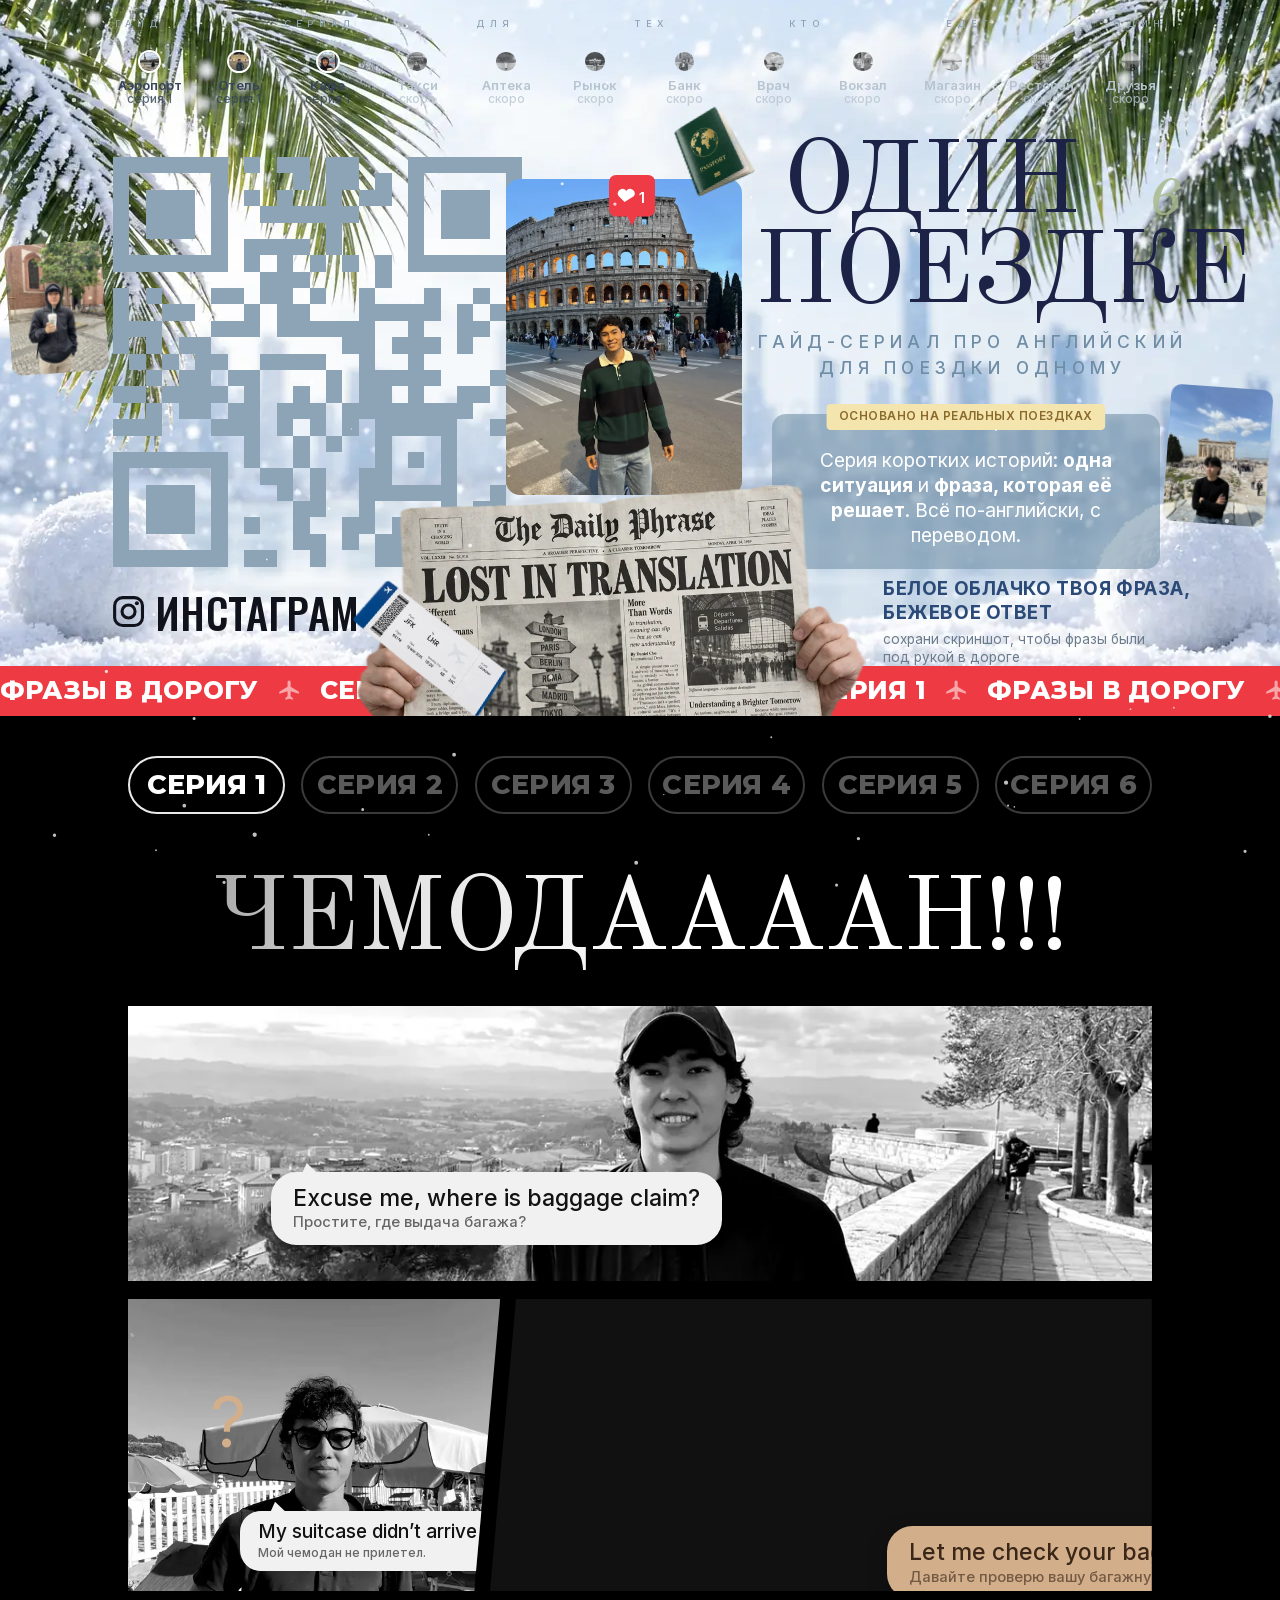
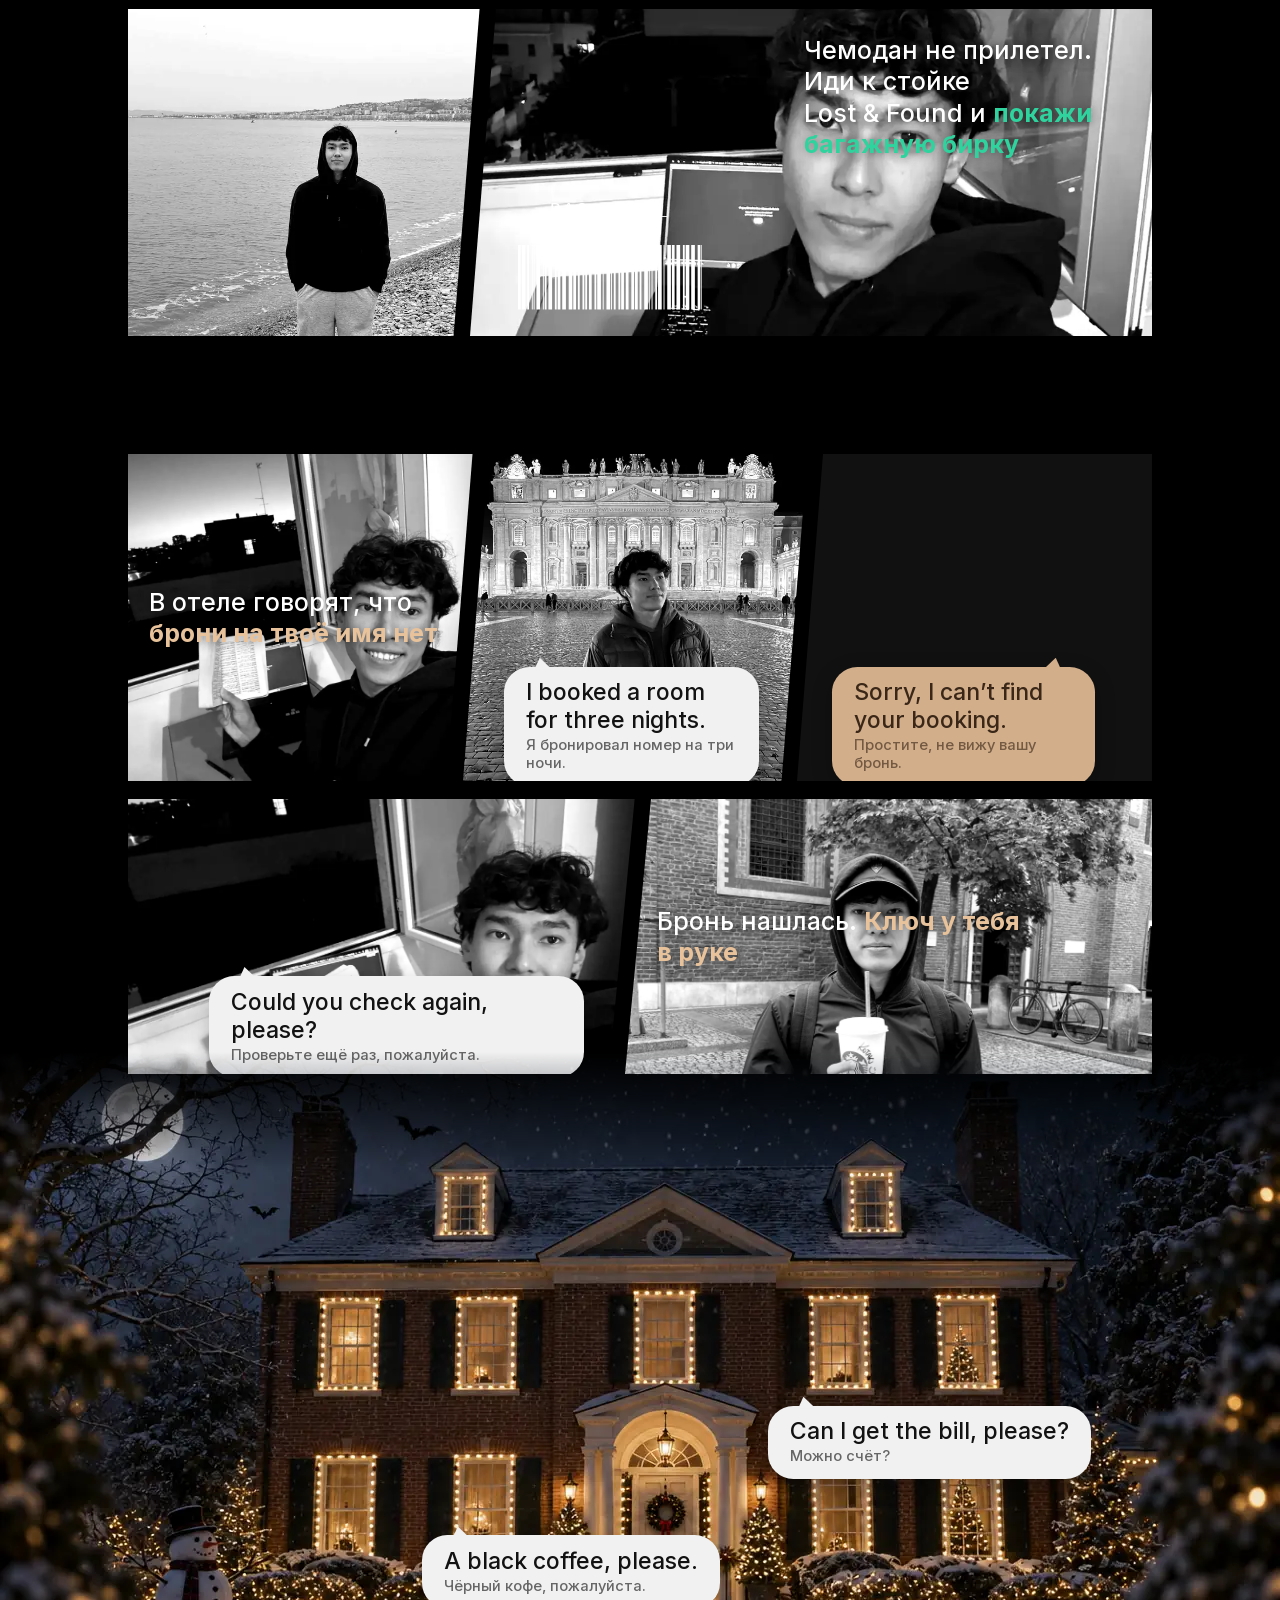
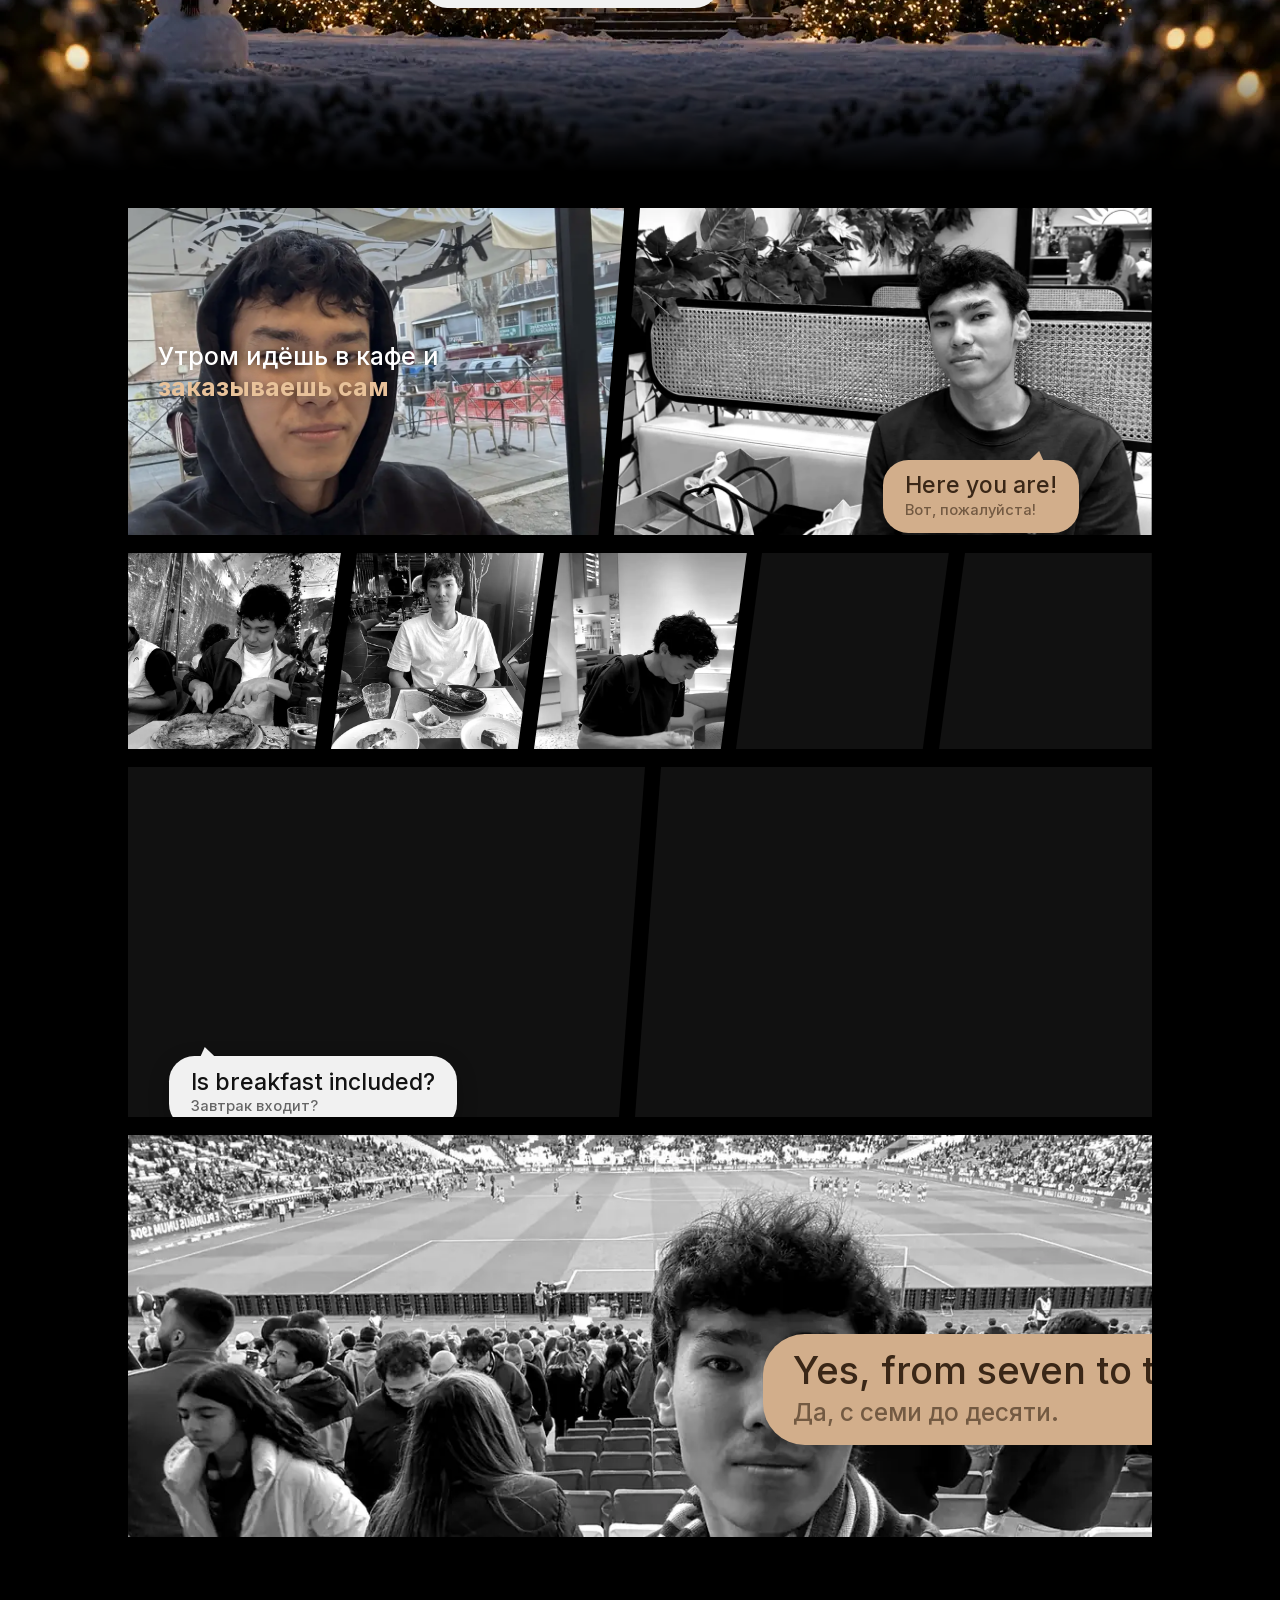
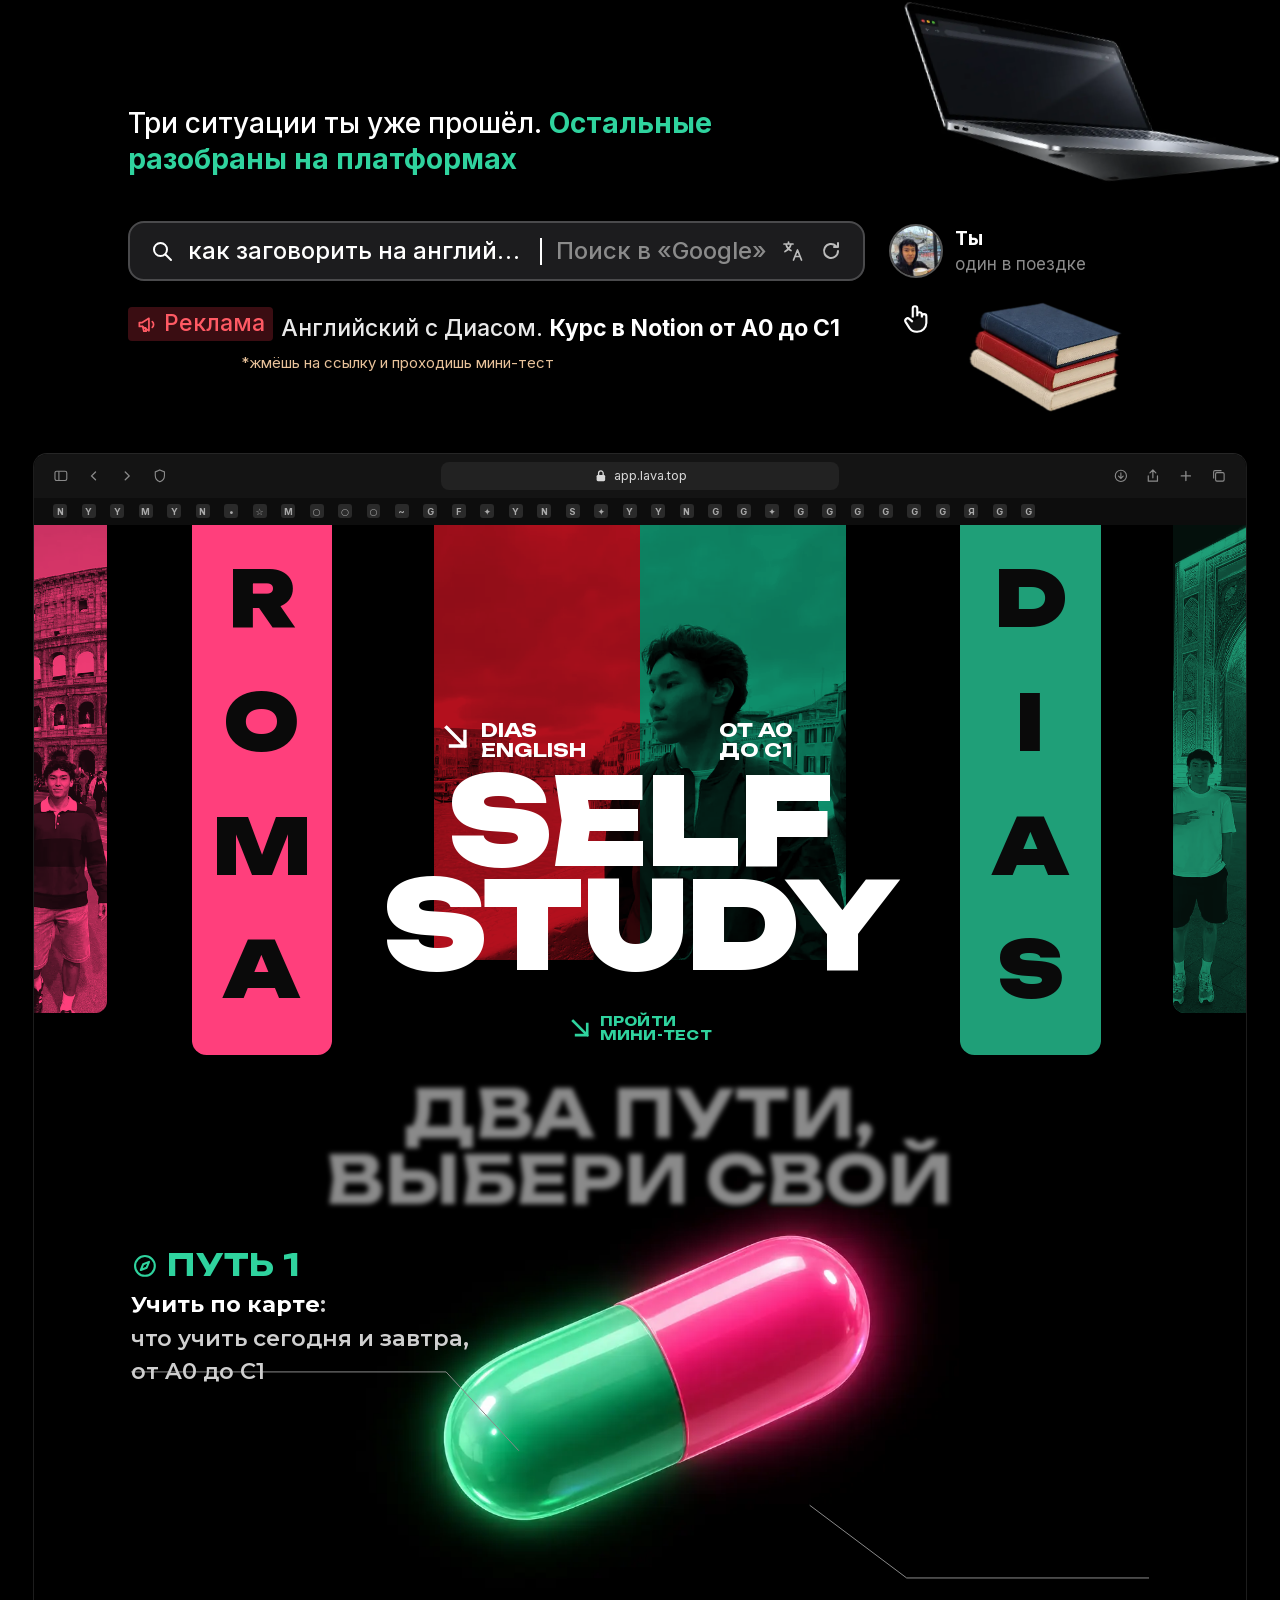
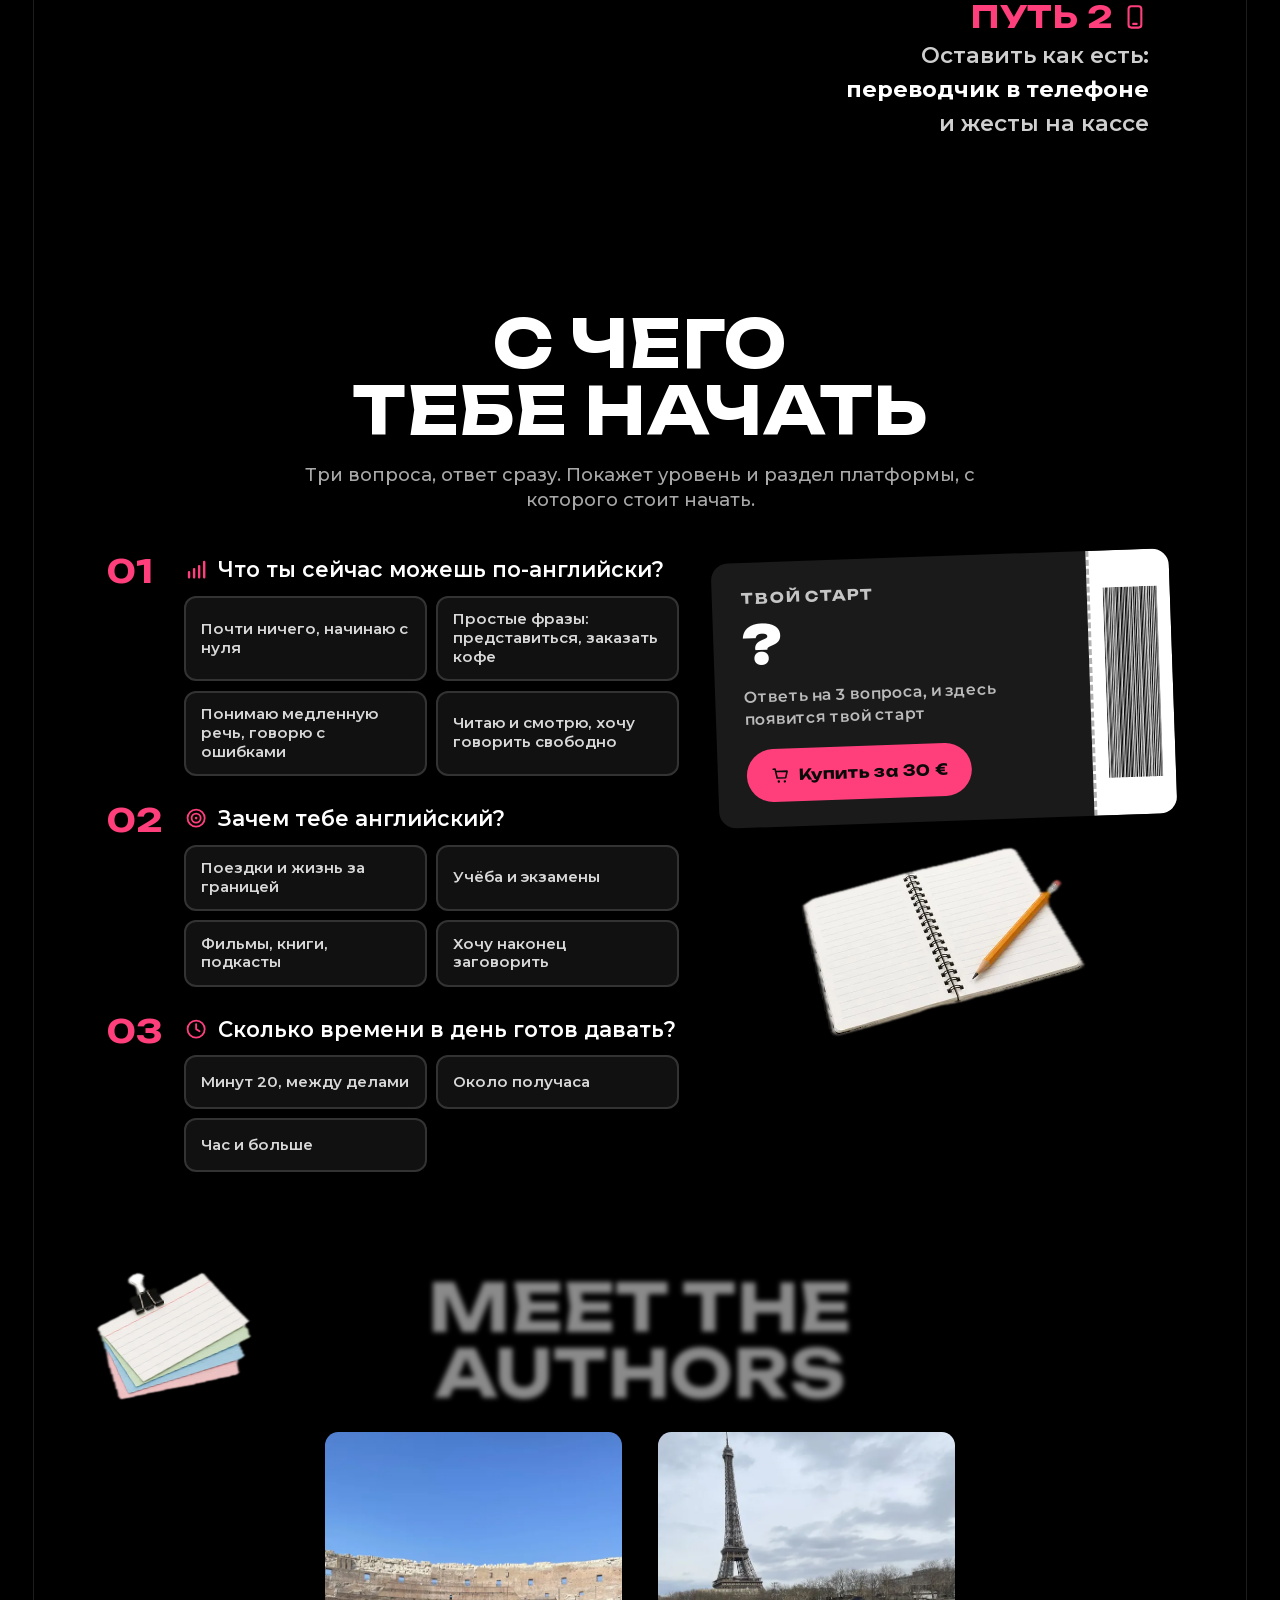
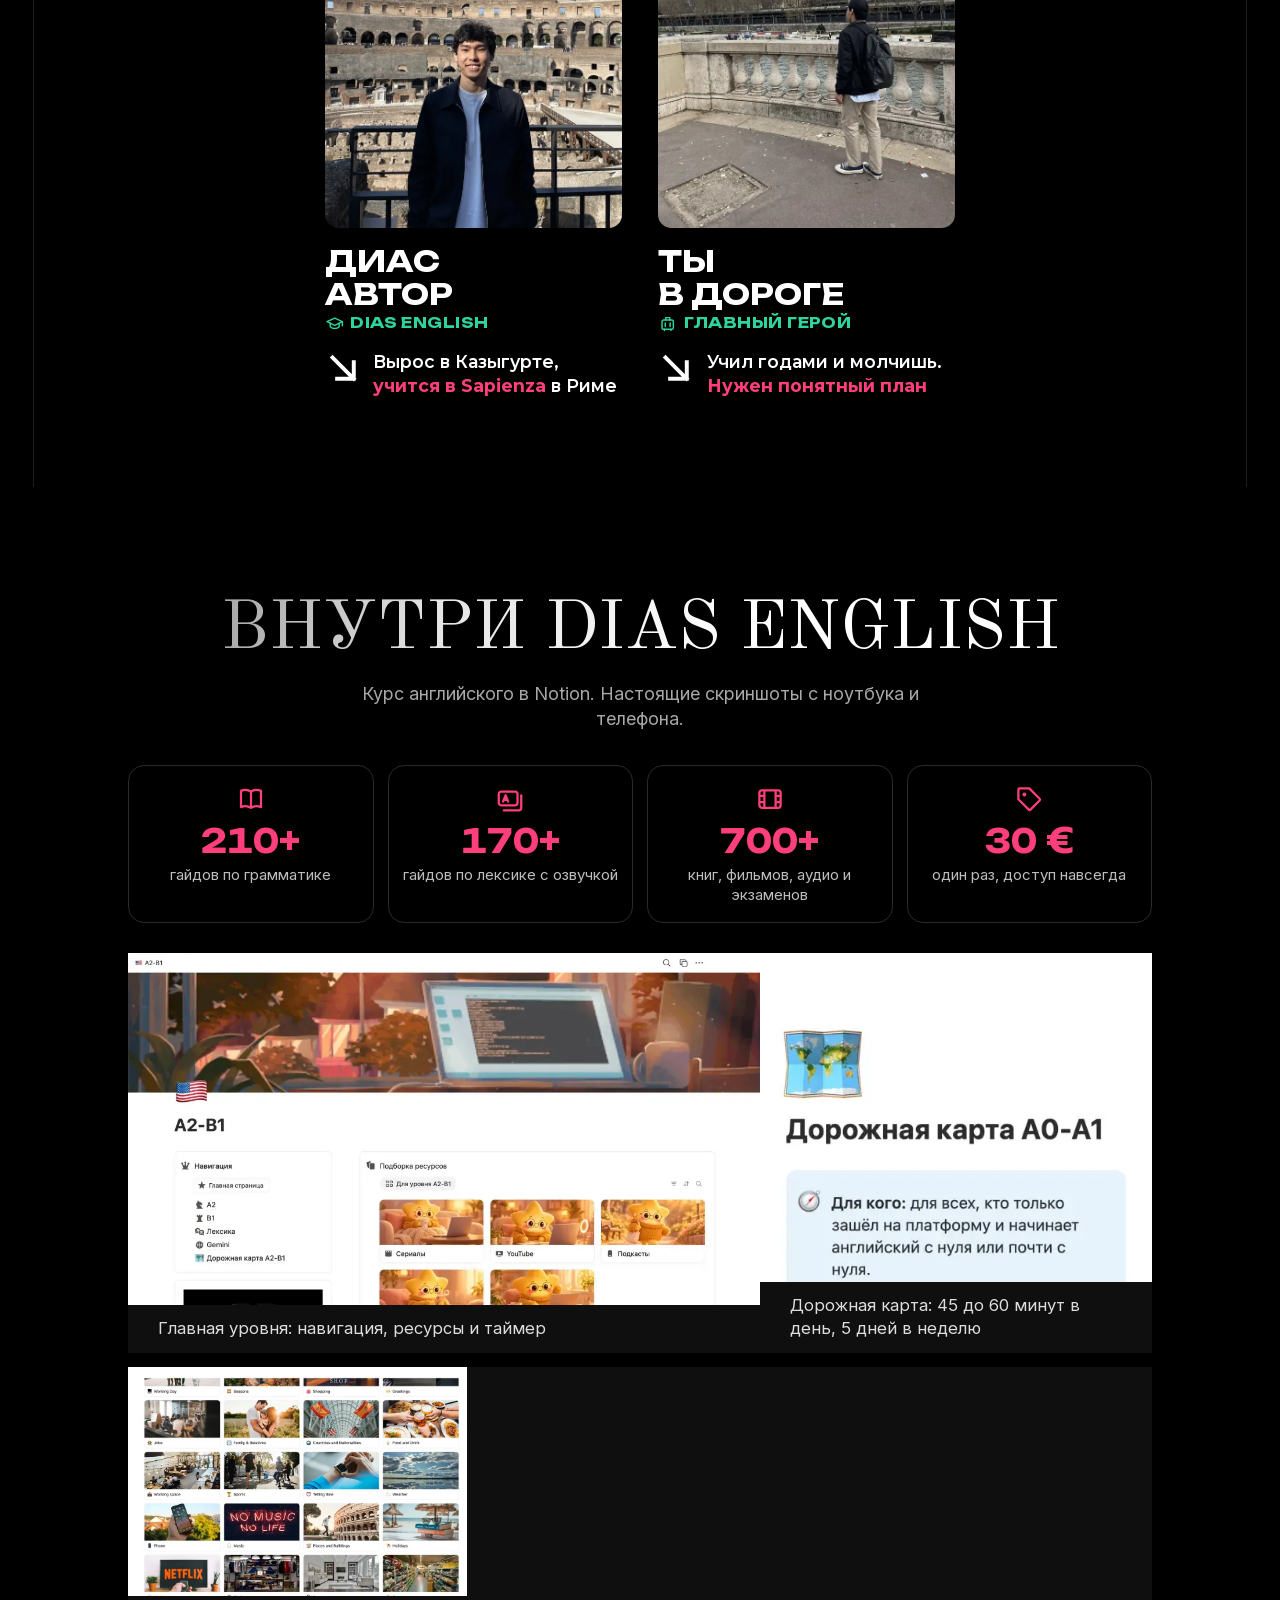
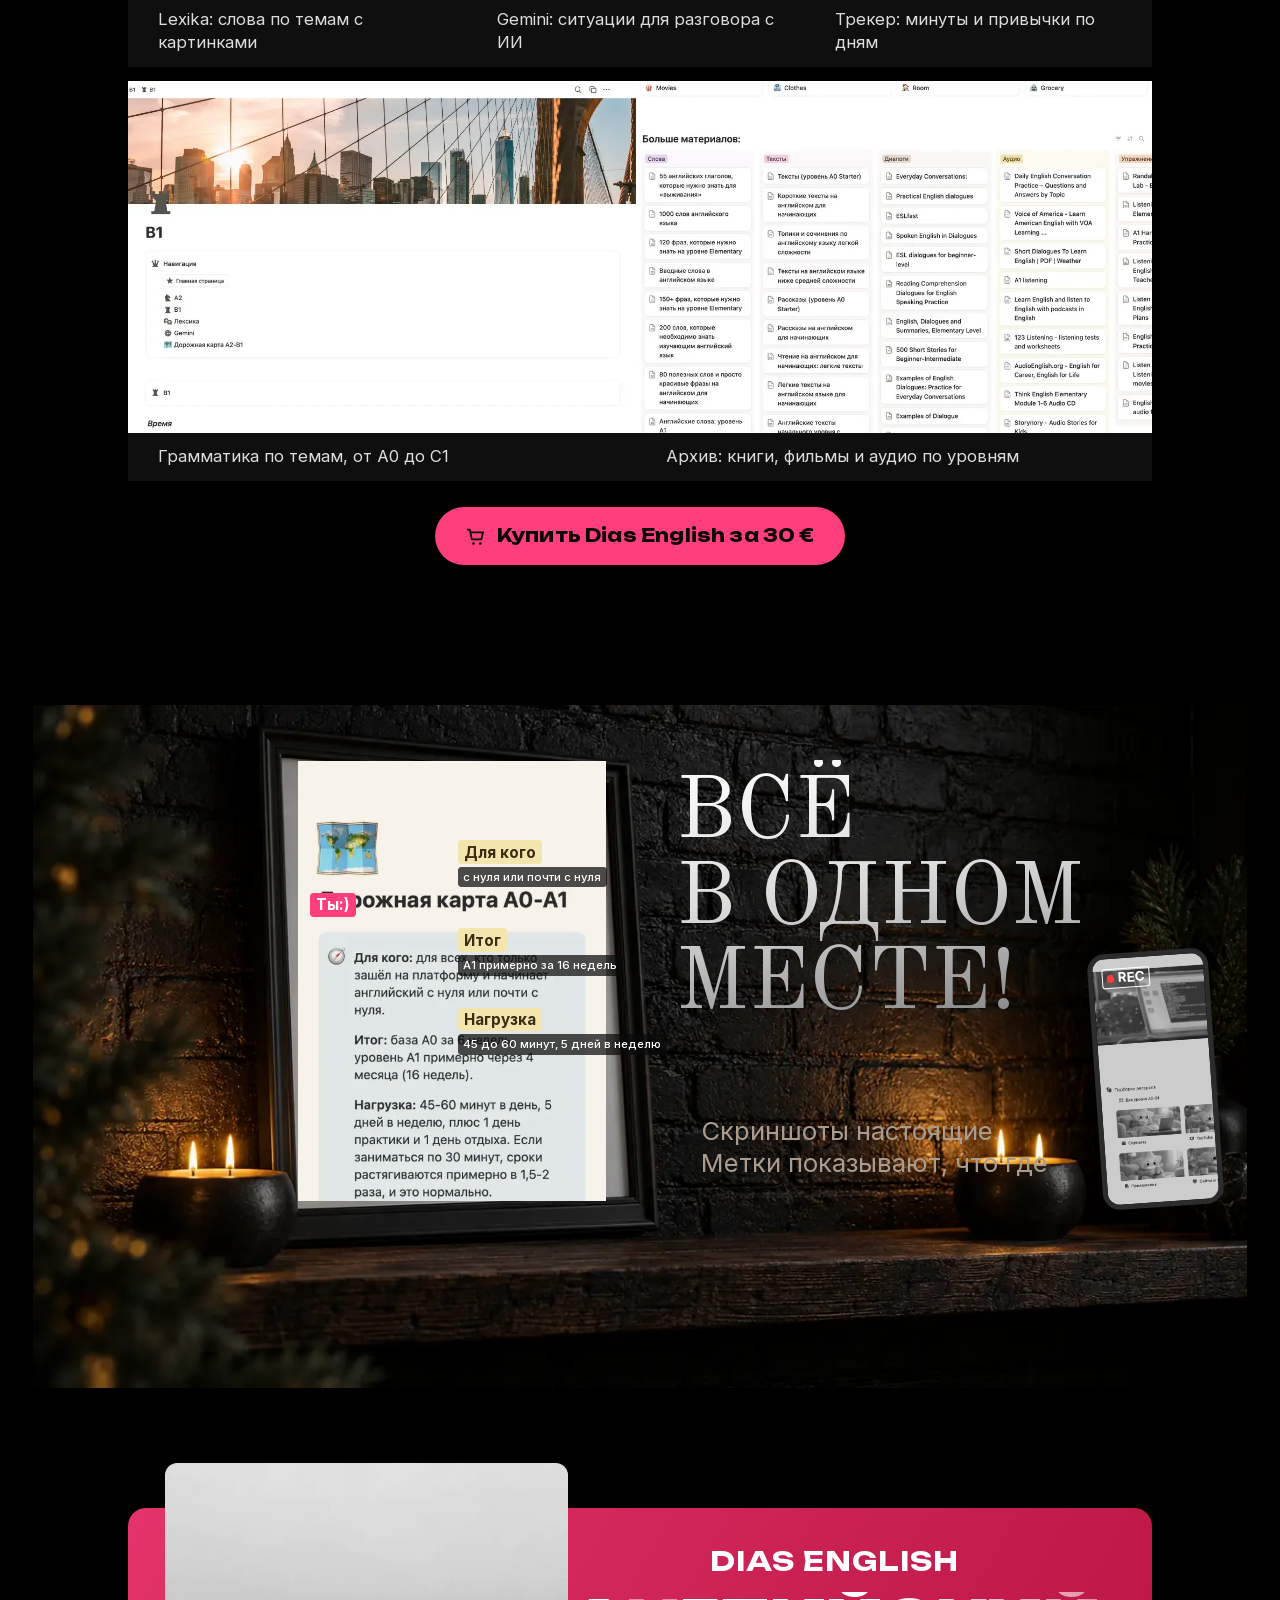
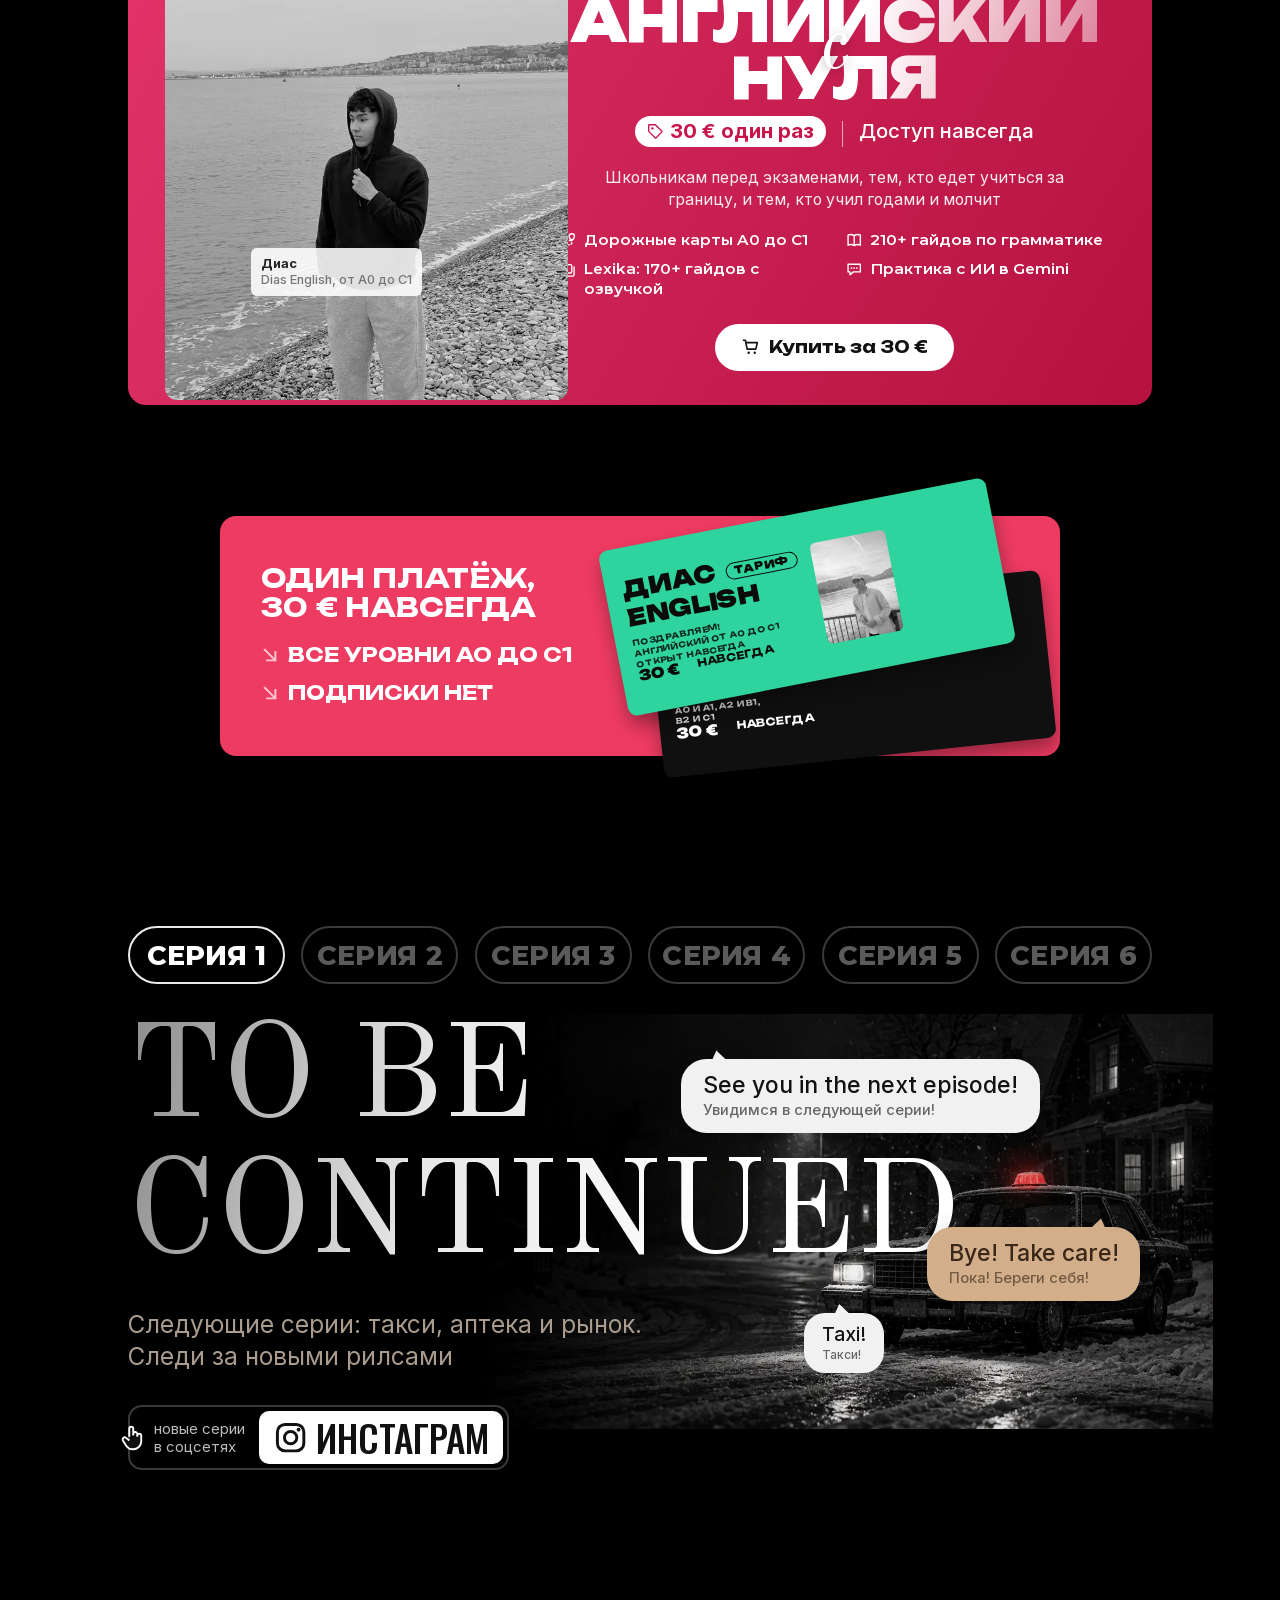
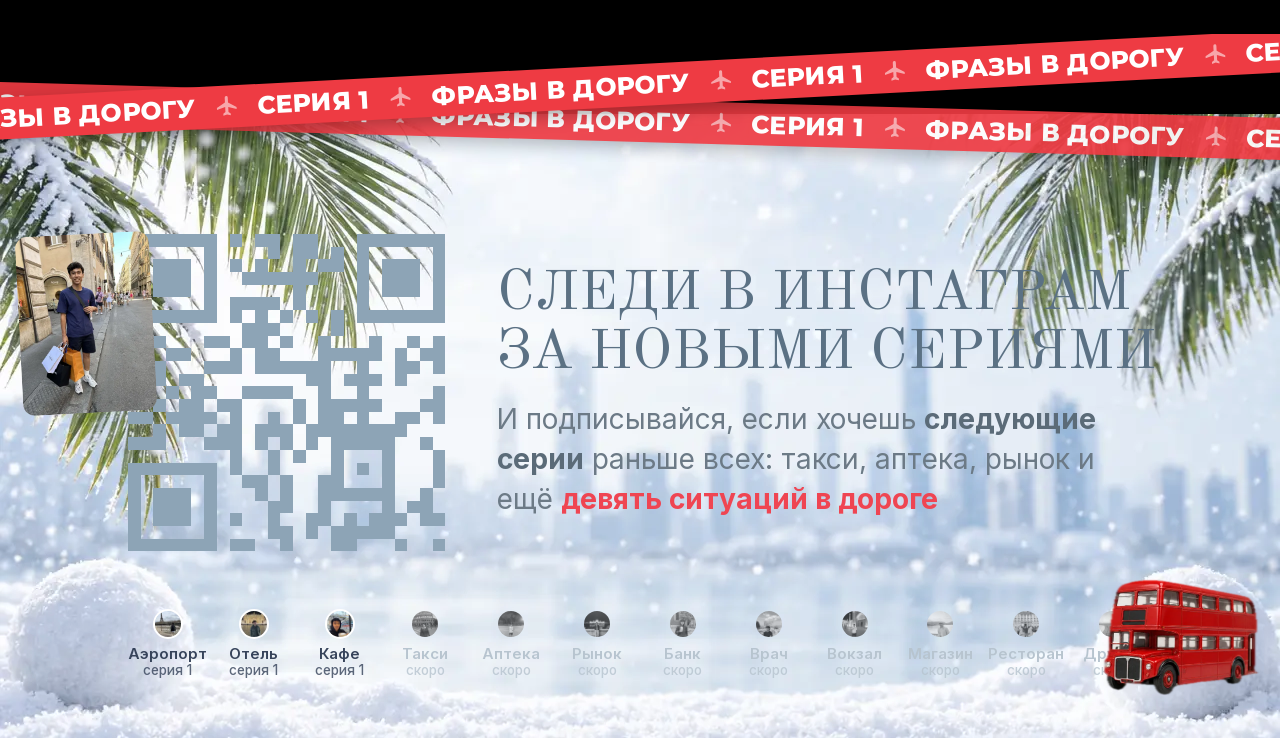
==== commit 134fc786: "Живой сайт: иконки по смыслу, предметы по теме языка, появление блоков, счётчики, пузыри и печать в " ====
--- a/en/index.html
+++ b/en/index.html
@@ -14,7 +14,7 @@
 <link rel="preload" href="../assets/fonts/OldStandardTT-n400-cyrillic.woff2" as="font" type="font/woff2" crossorigin>
 <link rel="stylesheet" href="../assets/fonts.css">
 <link rel="stylesheet" href="../assets/style.css">
-<script>window.CONTENT = {"meta": {"lang": "ru", "title": "Один в поездке. Фразы на английском", "description": "Гайд-сериал: три ситуации в поездке и английские фразы, которые их решают."}, "links": {"buy": "https://app.lava.top/products/2c950aa0-d8be-4317-8f39-0f9b4016f5da", "social": {"label": "ИНСТАГРАМ", "url": "https://www.instagram.com/"}}, "episodes": [{"top": "Аэропорт", "bottom": "серия 1", "img": "en-ep-01", "active": true, "href": "#ep1"}, {"top": "Отель", "bottom": "серия 1", "img": "en-ep-02", "active": true, "href": "#ep2"}, {"top": "Кафе", "bottom": "серия 1", "img": "en-ep-03", "active": true, "href": "#ep3"}, {"top": "Такси", "bottom": "скоро", "img": "en-ep-04"}, {"top": "Аптека", "bottom": "скоро", "img": "en-ep-05"}, {"top": "Рынок", "bottom": "скоро", "img": "en-ep-06"}, {"top": "Банк", "bottom": "скоро", "img": "en-ep-07"}, {"top": "Врач", "bottom": "скоро", "img": "en-ep-08"}, {"top": "Вокзал", "bottom": "скоро", "img": "en-ep-09"}, {"top": "Магазин", "bottom": "скоро", "img": "en-ep-10"}, {"top": "Ресторан", "bottom": "скоро", "img": "en-ep-11"}, {"top": "Друзья", "bottom": "скоро", "img": "en-ep-12"}], "tabs": [{"label": "СЕРИЯ 1", "href": "#ep1", "current": true}, {"label": "СЕРИЯ 2"}, {"label": "СЕРИЯ 3"}, {"label": "СЕРИЯ 4"}, {"label": "СЕРИЯ 5"}, {"label": "СЕРИЯ 6"}], "blocks": [{"type": "hero", "topline": ["гайд", "сериал", "для", "тех", "кто", "едет", "один"], "title1": "ОДИН", "small": "в", "title2": "ПОЕЗДКЕ", "subtitle": ["ГАЙД-СЕРИАЛ ПРО АНГЛИЙСКИЙ", "ДЛЯ ПОЕЗДКИ ОДНОМУ"], "badge": "ОСНОВАНО НА РЕАЛЬНЫХ ПОЕЗДКАХ", "card": "Серия коротких историй: <b>одна ситуация<\/b> и <b>фраза, которая её решает<\/b>. Всё по-английски, с переводом.", "note": "БЕЛОЕ ОБЛАЧКО ТВОЯ ФРАЗА,<br>БЕЖЕВОЕ ОТВЕТ", "noteSmall": "сохрани скриншот, чтобы фразы были<br>под рукой в дороге", "ticker": ["ФРАЗЫ В ДОРОГУ", "СЕРИЯ 1"], "media": {"bg": "hero-bg", "person": "en-photo-hero", "newspaper": "newspaper", "peekLeft": "en-photo-peek-left", "peekRight": "en-photo-peek-right", "objTop": "passport", "objBottom": "boarding-pass", "personAlt": "Диас у Колизея", "peekLeftAlt": "Диас со стаканом кофе", "peekRightAlt": "Диас у Акрополя"}}, {"type": "tabs"}, {"type": "comic", "id": "ep1", "title": "ЧЕМОДААААН!!!", "rows": [{"panels": [{"img": "en-c1-1", "alt": "Диас на смотровой площадке", "grow": 1, "bubble": {"lang": "en", "text": "Excuse me, where is baggage claim?", "ru": "Простите, где выдача багажа?", "x": 14, "y": 52}}], "h": 236}, {"panels": [{"img": "en-c1-2", "alt": "Диас в тёмных очках", "grow": 36, "mark": "?", "bubble": {"lang": "en", "text": "My suitcase didn’t arrive.", "ru": "Мой чемодан не прилетел.", "x": 30, "y": 66, "small": true}}, {"img": "en-c1-3", "alt": "Диас у окна", "grow": 64, "bubble": {"lang": "tr", "text": "Let me check your baggage tag.", "ru": "Давайте проверю вашу багажную бирку.", "x": 60, "y": 70}}], "h": 250}, {"panels": [{"img": "en-c1-4", "alt": "Диас на берегу моря", "grow": 34}, {"img": "en-c1-5", "alt": "Диас у окна с ноутбуком", "grow": 66, "caption": {"text": "Чемодан не прилетел. Иди к стойке Lost&nbsp;&amp;&nbsp;Found и <b>покажи багажную бирку<\/b>", "side": "right", "accent": "green"}, "barcode": "BAG TAG _ 0417"}], "h": 280}]}, {"type": "comic", "id": "ep2", "topSpace": true, "rows": [{"panels": [{"img": "en-c2-1", "alt": "Диас у окна с книгой", "grow": 33, "caption": {"text": "В отеле говорят, что <b>брони на твоё имя нет<\/b>", "side": "left"}}, {"img": "en-c2-2", "alt": "Диас ночью у собора Святого Петра", "grow": 33, "bubble": {"lang": "en", "text": "I booked a room for three nights.", "ru": "Я бронировал номер на три ночи.", "x": 12, "y": 58}}, {"img": "en-c2-3", "alt": "Диас ночью на набережной", "grow": 34, "bubble": {"lang": "tr", "text": "Sorry, I can’t find your booking.", "ru": "Простите, не вижу вашу бронь.", "x": 10, "y": 58}}], "h": 280}, {"panels": [{"img": "en-c2-4", "alt": "Диас у окна", "grow": 49, "bubble": {"lang": "en", "text": "Could you check again, please?", "ru": "Проверьте ещё раз, пожалуйста.", "x": 16, "y": 56}}, {"img": "en-c2-5", "alt": "Диас с напитком на улице", "grow": 51, "caption": {"text": "Бронь нашлась. <b>Ключ у тебя в руке<\/b>", "side": "left"}}], "h": 236}]}, {"type": "scene", "img": "house-night", "alt": "Кирпичный дом ночью в гирляндах, снег и луна", "figures": [], "bubbles": [{"lang": "en", "text": "A black coffee, please.", "ru": "Чёрный кофе, пожалуйста.", "x": 33, "y": 64}, {"lang": "en", "text": "Can I get the bill, please?", "ru": "Можно счёт?", "x": 60, "y": 46}]}, {"type": "comic", "id": "ep3", "rows": [{"panels": [{"img": "en-c3-1", "alt": "Диас с чашкой кофе", "grow": 48, "color": true, "caption": {"text": "Утром идёшь в кафе и <b>заказываешь сам<\/b>", "side": "left"}}, {"img": "en-c3-2", "alt": "Диас за столиком в кафе", "grow": 52, "bubble": {"lang": "tr", "text": "Here you are!", "ru": "Вот, пожалуйста!", "x": 50, "y": 70}}], "h": 280}, {"panels": [{"img": "en-c3-3", "alt": "Пицца на столе в кафе", "grow": 1}, {"img": "en-c3-4", "alt": "Завтрак в кафе", "grow": 1}, {"img": "en-c3-5", "alt": "Диас в кафе с напитком", "grow": 1}, {"img": "en-c3-6", "alt": "Диас ночью у стадиона", "grow": 1}, {"img": "en-c3-7", "alt": "Диас на футбольном поле", "grow": 1}], "h": 168}, {"panels": [{"img": "en-c3-8", "alt": "Диас на улице с пакетом", "grow": 50, "bubble": {"lang": "en", "text": "Is breakfast included?", "ru": "Завтрак входит?", "x": 8, "y": 76}}, {"img": "en-c3-9", "alt": "Диас в худи", "grow": 50}], "h": 300}, {"panels": [{"img": "en-c3-big", "alt": "Диас на стадионе", "grow": 1, "bubble": {"lang": "tr", "text": "Yes, from seven to ten.", "ru": "Да, с семи до десяти.", "x": 62, "y": 40, "big": true}}], "h": 345}]}, {"type": "search", "ad": true, "lead": "Три ситуации ты уже прошёл. <b>Остальные разобраны на платформах<\/b>", "query": "как заговорить на английском", "engine": "Поиск в «Google»", "adLabel": "Реклама", "adText": "Английский с Диасом. <b>Курс в Notion от A0 до C1<\/b>", "adHref": "#quiz", "note": "*жмёшь на ссылку и проходишь мини-тест", "user": {"name": "Ты", "sub": "один в поездке", "img": "en-ep-03"}, "laptop": "laptop"}, {"type": "browser", "ad": true, "url": "app.lava.top", "left": {"word": "ROMA", "color": "pink", "img": "en-strip-left", "href": "buy"}, "right": {"word": "DIAS", "color": "green", "img": "en-strip-right", "href": "buy"}, "labelLeft": "DIAS<br>ENGLISH", "labelRight": "ОТ A0<br>ДО C1", "big1": "SELF", "big2": ["ST", "DY"], "cupLetter": "U", "button": {"text": "ПРОЙТИ<br>МИНИ-ТЕСТ", "href": "#quiz"}, "photo": "en-photo-browser", "photoAlt": "Диас в Венеции"}, {"type": "paths", "ad": true, "heading": ["ДВА ПУТИ,", "ВЫБЕРИ СВОЙ"], "pill": "pill", "path1": {"title": "ПУТЬ 1", "text": "<b>Учить по карте<\/b>:<br>что учить сегодня и завтра,<br>от A0 до C1", "href": "buy"}, "path2": {"title": "ПУТЬ 2", "text": "Оставить как есть:<br><b>переводчик в телефоне<\/b><br>и жесты на кассе", "href": "#quiz"}}, {"type": "quiz", "ad": true, "id": "quiz", "heading": ["С ЧЕГО", "ТЕБЕ НАЧАТЬ"], "sub": "Три вопроса, ответ сразу. Покажет уровень и раздел платформы, с которого стоит начать.", "questions": [{"q": "Что ты сейчас можешь по-английски?", "key": "level", "options": [{"t": "Почти ничего, начинаю с нуля", "v": "a0"}, {"t": "Простые фразы: представиться, заказать кофе", "v": "a1"}, {"t": "Понимаю медленную речь, говорю с ошибками", "v": "b1"}, {"t": "Читаю и смотрю, хочу говорить свободно", "v": "b2"}]}, {"q": "Зачем тебе английский?", "key": "goal", "options": [{"t": "Поездки и жизнь за границей", "v": "travel"}, {"t": "Учёба и экзамены", "v": "study"}, {"t": "Фильмы, книги, подкасты", "v": "media"}, {"t": "Хочу наконец заговорить", "v": "speak"}]}, {"q": "Сколько времени в день готов давать?", "key": "time", "options": [{"t": "Минут 20, между делами", "v": "short"}, {"t": "Около получаса", "v": "mid"}, {"t": "Час и больше", "v": "long"}]}], "results": {"level": {"a0": {"title": "A0 и A1", "text": "Дорожная карта A0 и A1: 16 недель, от звуков до первых диалогов в магазине, кафе и аэропорту."}, "a1": {"title": "A0 и A1, этап A1", "text": "Та же карта A0 и A1, но начни с этапа A1. Первый шаг на карте это тест: он покажет, где ты."}, "b1": {"title": "A2 и B1", "text": "Карта A2 и B1: грамматика по темам, Reading, Listening, Speaking, Writing."}, "b2": {"title": "B2 и C1", "text": "Карта B2 и C1: продвинутая грамматика и лексика, четыре навыка отдельными страницами."}}, "goal": {"travel": "Раздел для тебя: Lexika по ситуациям и Gemini, где разговор с ИИ про магазин, кассу, аптеку и врача.", "study": "Раздел для тебя: грамматика по темам и архив, где лежат экзамены.", "media": "Раздел для тебя: архив 700+ книг, фильмов и аудио.", "speak": "Раздел для тебя: практика с ИИ в Gemini."}, "time": {"short": "Карта рассчитана на 45 до 60 минут в день. Если меньше, этап просто растягивается на дольше.", "mid": "Если заниматься по 30 минут, сроки растягиваются примерно в 1,5 до 2 раз. Это нормально.", "long": "Твой темп совпадает с картой: 45 до 60 минут в день, 5 дней в неделю."}}, "resultTitle": "ТВОЙ СТАРТ", "cta": "Купить за 30 €", "href": "buy", "again": "Пройти заново", "color": "pink"}, {"type": "speakers", "ad": true, "heading": ["MEET THE", "AUTHORS"], "items": [{"img": "en-photo-speaker", "name": ["ДИАС", "АВТОР"], "role": "DIAS ENGLISH", "text": "Вырос в Казыгурте,<br><b>учится в Sapienza<\/b> в Риме", "href": "buy", "alt": "Диас в Колизее"}, {"img": "en-photo-you", "name": ["ТЫ", "В ДОРОГЕ"], "role": "ГЛАВНЫЙ ГЕРОЙ", "text": "Учил годами и молчишь.<br><b>Нужен понятный план<\/b>", "href": "#quiz", "dark": true, "alt": "Диас смотрит на Эйфелеву башню"}]}, {"type": "gallery", "ad": true, "id": "inside-dias", "color": "pink", "title": "ВНУТРИ DIAS ENGLISH", "sub": "Курс английского в Notion. Настоящие скриншоты с ноутбука и телефона.", "stats": [{"n": "210+", "t": "гайдов по грамматике"}, {"n": "170+", "t": "гайдов по лексике с озвучкой"}, {"n": "700+", "t": "книг, фильмов, аудио и экзаменов"}, {"n": "30 €", "t": "один раз, доступ навсегда"}], "rows": [[{"img": "shot-d-hub", "grow": 62, "cap": "Главная уровня: навигация, ресурсы и таймер"}, {"img": "shot-d-roadmap-m", "grow": 38, "cap": "Дорожная карта: 45 до 60 минут в день, 5 дней в неделю", "top": true}], [{"img": "shot-d-lexika", "grow": 1, "cap": "Lexika: слова по темам с картинками"}, {"img": "shot-d-gemini", "grow": 1, "cap": "Gemini: ситуации для разговора с ИИ"}, {"img": "shot-d-habits", "grow": 1, "cap": "Трекер: минуты и привычки по дням"}], [{"img": "shot-d-grammar", "grow": 1, "cap": "Грамматика по темам, от A0 до C1"}, {"img": "shot-d-materials", "grow": 1, "cap": "Архив: книги, фильмы и аудио по уровням"}]], "href": "buy", "cta": "Купить Dias English за 30 €"}, {"type": "frame", "ad": true, "heading": ["ВСЁ", "В ОДНОМ", "МЕСТЕ!"], "sub": "Скриншоты настоящие.<br>Метки показывают, что где", "bg": "mantel", "shot": "shot-d-roadmap-m", "shotAlt": "Дорожная карта Dias English A0 и A1", "labels": [{"x": 52, "y": 18, "title": "Для кого", "text": "с нуля или почти с нуля"}, {"x": 52, "y": 38, "title": "Итог", "text": "A1 примерно за 16 недель"}, {"x": 4, "y": 30, "title": "Ты:)", "you": true}, {"x": 52, "y": 56, "title": "Нагрузка", "text": "45 до 60 минут, 5 дней в неделю"}], "phone": {"img": "shot-d-hub", "alt": "Главная уровня Dias English", "rec": "REC"}}, {"type": "offers", "ad": true, "id": "offers", "cards": [{"color": "pink", "photo": "en-photo-card", "tag": ["Диас", "Dias English, от A0 до C1"], "kicker": "DIAS ENGLISH", "big1": "АНГЛИЙСКИЙ", "script": "с", "big2": "НУЛЯ", "meta": ["30 € один раз", "Доступ навсегда"], "forWhom": "Школьникам перед экзаменами, тем, кто едет учиться за границу, и тем, кто учил годами и молчит", "list": ["Дорожные карты A0 до C1", "210+ гайдов по грамматике", "Lexika: 170+ гайдов с озвучкой", "Практика с ИИ в Gemini"], "href": "buy", "cta": "Купить за 30 €", "plane": "airplane", "photoAlt": "Диас у моря"}], "box": {"title": ["ОДИН ПЛАТЁЖ,", "30 € НАВСЕГДА"], "items": [{"text": "ВСЕ УРОВНИ A0 ДО C1", "href": "buy"}, {"text": "ПОДПИСКИ НЕТ", "href": "buy"}]}, "tickets": [{"color": "green", "name": ["ДИАС", "ENGLISH"], "tariff": "ТАРИФ", "lines": "ПОЗДРАВЛЯЕМ!<br>АНГЛИЙСКИЙ ОТ A0 ДО C1<br>ОТКРЫТ НАВСЕГДА", "price": "30 €", "when": "НАВСЕГДА", "href": "buy", "photo": "en-photo-ticket", "photoAlt": "Диас у моря на закате"}, {"color": "black", "name": ["ДОРОЖНЫЕ", "КАРТЫ"], "tariff": "3 ШТ", "lines": "A0 И A1, A2 И B1,<br>B2 И C1", "price": "30 €", "when": "НАВСЕГДА", "href": "buy"}]}, {"type": "continued", "title": ["TO BE", "CONTINUED..."], "bg": "taxi-night", "bubbles": [{"lang": "en", "text": "See you in the next episode!", "ru": "Увидимся в следующей серии!", "x": 54, "y": 4}, {"lang": "tr", "text": "Bye! Take care!", "ru": "Пока! Береги себя!", "x": 78, "y": 34}, {"lang": "en", "text": "Taxi!", "ru": "Такси!", "x": 66, "y": 50, "small": true}], "text": "Следующие серии: такси, аптека и рынок.<br>Следи за новыми рилсами", "hint": "новые серии<br>в соцсетях"}, {"type": "footer", "ticker": ["ФРАЗЫ В ДОРОГУ", "СЕРИЯ 1"], "title": ["СЛЕДИ В ИНСТАГРАМ", "ЗА НОВЫМИ СЕРИЯМИ"], "text": "И подписывайся, если хочешь <b>следующие серии<\/b> раньше всех: такси, аптека, рынок и ещё <em>девять ситуаций в дороге<\/em>", "peek": "en-photo-footer", "bg": "hero-bg", "peekAlt": "Диас на улице с пакетами"}], "_readme": "Контент вариации EN. Все тексты, ссылки, картинки и порядок блоков. ad: true значит блок только на главной, на lesson/ его нет. Пересборка: python3 tools/build.py", "lang": "en"};</script>
+<script>window.CONTENT = {"meta": {"lang": "ru", "title": "Один в поездке. Фразы на английском", "description": "Гайд-сериал: три ситуации в поездке и английские фразы, которые их решают."}, "links": {"buy": "https://app.lava.top/products/2c950aa0-d8be-4317-8f39-0f9b4016f5da", "social": {"label": "ИНСТАГРАМ", "url": "https://www.instagram.com/"}}, "episodes": [{"top": "Аэропорт", "bottom": "серия 1", "img": "en-ep-01", "active": true, "href": "#ep1"}, {"top": "Отель", "bottom": "серия 1", "img": "en-ep-02", "active": true, "href": "#ep2"}, {"top": "Кафе", "bottom": "серия 1", "img": "en-ep-03", "active": true, "href": "#ep3"}, {"top": "Такси", "bottom": "скоро", "img": "en-ep-04"}, {"top": "Аптека", "bottom": "скоро", "img": "en-ep-05"}, {"top": "Рынок", "bottom": "скоро", "img": "en-ep-06"}, {"top": "Банк", "bottom": "скоро", "img": "en-ep-07"}, {"top": "Врач", "bottom": "скоро", "img": "en-ep-08"}, {"top": "Вокзал", "bottom": "скоро", "img": "en-ep-09"}, {"top": "Магазин", "bottom": "скоро", "img": "en-ep-10"}, {"top": "Ресторан", "bottom": "скоро", "img": "en-ep-11"}, {"top": "Друзья", "bottom": "скоро", "img": "en-ep-12"}], "tabs": [{"label": "СЕРИЯ 1", "href": "#ep1", "current": true}, {"label": "СЕРИЯ 2"}, {"label": "СЕРИЯ 3"}, {"label": "СЕРИЯ 4"}, {"label": "СЕРИЯ 5"}, {"label": "СЕРИЯ 6"}], "blocks": [{"type": "hero", "topline": ["гайд", "сериал", "для", "тех", "кто", "едет", "один"], "title1": "ОДИН", "small": "в", "title2": "ПОЕЗДКЕ", "subtitle": ["ГАЙД-СЕРИАЛ ПРО АНГЛИЙСКИЙ", "ДЛЯ ПОЕЗДКИ ОДНОМУ"], "badge": "ОСНОВАНО НА РЕАЛЬНЫХ ПОЕЗДКАХ", "card": "Серия коротких историй: <b>одна ситуация<\/b> и <b>фраза, которая её решает<\/b>. Всё по-английски, с переводом.", "note": "БЕЛОЕ ОБЛАЧКО ТВОЯ ФРАЗА,<br>БЕЖЕВОЕ ОТВЕТ", "noteSmall": "сохрани скриншот, чтобы фразы были<br>под рукой в дороге", "ticker": ["ФРАЗЫ В ДОРОГУ", "СЕРИЯ 1"], "media": {"bg": "hero-bg", "person": "en-photo-hero", "newspaper": "newspaper", "peekLeft": "en-photo-peek-left", "peekRight": "en-photo-peek-right", "objTop": "passport", "objBottom": "boarding-pass", "personAlt": "Диас у Колизея", "peekLeftAlt": "Диас со стаканом кофе", "peekRightAlt": "Диас у Акрополя"}}, {"type": "tabs"}, {"type": "comic", "id": "ep1", "title": "ЧЕМОДААААН!!!", "rows": [{"panels": [{"img": "en-c1-1", "alt": "Диас на смотровой площадке", "grow": 1, "bubble": {"lang": "en", "text": "Excuse me, where is baggage claim?", "ru": "Простите, где выдача багажа?", "x": 14, "y": 52}}], "h": 236}, {"panels": [{"img": "en-c1-2", "alt": "Диас в тёмных очках", "grow": 36, "mark": "?", "bubble": {"lang": "en", "text": "My suitcase didn’t arrive.", "ru": "Мой чемодан не прилетел.", "x": 30, "y": 66, "small": true}}, {"img": "en-c1-3", "alt": "Диас у окна", "grow": 64, "bubble": {"lang": "tr", "text": "Let me check your baggage tag.", "ru": "Давайте проверю вашу багажную бирку.", "x": 60, "y": 70}}], "h": 250}, {"panels": [{"img": "en-c1-4", "alt": "Диас на берегу моря", "grow": 34}, {"img": "en-c1-5", "alt": "Диас у окна с ноутбуком", "grow": 66, "caption": {"text": "Чемодан не прилетел. Иди к стойке Lost&nbsp;&amp;&nbsp;Found и <b>покажи багажную бирку<\/b>", "side": "right", "accent": "green"}, "barcode": "BAG TAG _ 0417"}], "h": 280}]}, {"type": "comic", "id": "ep2", "topSpace": true, "rows": [{"panels": [{"img": "en-c2-1", "alt": "Диас у окна с книгой", "grow": 33, "caption": {"text": "В отеле говорят, что <b>брони на твоё имя нет<\/b>", "side": "left"}}, {"img": "en-c2-2", "alt": "Диас ночью у собора Святого Петра", "grow": 33, "bubble": {"lang": "en", "text": "I booked a room for three nights.", "ru": "Я бронировал номер на три ночи.", "x": 12, "y": 58}}, {"img": "en-c2-3", "alt": "Диас ночью на набережной", "grow": 34, "bubble": {"lang": "tr", "text": "Sorry, I can’t find your booking.", "ru": "Простите, не вижу вашу бронь.", "x": 10, "y": 58}}], "h": 280}, {"panels": [{"img": "en-c2-4", "alt": "Диас у окна", "grow": 49, "bubble": {"lang": "en", "text": "Could you check again, please?", "ru": "Проверьте ещё раз, пожалуйста.", "x": 16, "y": 56}}, {"img": "en-c2-5", "alt": "Диас с напитком на улице", "grow": 51, "caption": {"text": "Бронь нашлась. <b>Ключ у тебя в руке<\/b>", "side": "left"}}], "h": 236}]}, {"type": "scene", "img": "house-night", "alt": "Кирпичный дом ночью в гирляндах, снег и луна", "figures": [], "bubbles": [{"lang": "en", "text": "A black coffee, please.", "ru": "Чёрный кофе, пожалуйста.", "x": 33, "y": 64}, {"lang": "en", "text": "Can I get the bill, please?", "ru": "Можно счёт?", "x": 60, "y": 46}]}, {"type": "comic", "id": "ep3", "rows": [{"panels": [{"img": "en-c3-1", "alt": "Диас с чашкой кофе", "grow": 48, "color": true, "caption": {"text": "Утром идёшь в кафе и <b>заказываешь сам<\/b>", "side": "left"}}, {"img": "en-c3-2", "alt": "Диас за столиком в кафе", "grow": 52, "bubble": {"lang": "tr", "text": "Here you are!", "ru": "Вот, пожалуйста!", "x": 50, "y": 70}}], "h": 280}, {"panels": [{"img": "en-c3-3", "alt": "Пицца на столе в кафе", "grow": 1}, {"img": "en-c3-4", "alt": "Завтрак в кафе", "grow": 1}, {"img": "en-c3-5", "alt": "Диас в кафе с напитком", "grow": 1}, {"img": "en-c3-6", "alt": "Диас ночью у стадиона", "grow": 1}, {"img": "en-c3-7", "alt": "Диас на футбольном поле", "grow": 1}], "h": 168}, {"panels": [{"img": "en-c3-8", "alt": "Диас на улице с пакетом", "grow": 50, "bubble": {"lang": "en", "text": "Is breakfast included?", "ru": "Завтрак входит?", "x": 8, "y": 76}}, {"img": "en-c3-9", "alt": "Диас в худи", "grow": 50}], "h": 300}, {"panels": [{"img": "en-c3-big", "alt": "Диас на стадионе", "grow": 1, "bubble": {"lang": "tr", "text": "Yes, from seven to ten.", "ru": "Да, с семи до десяти.", "x": 62, "y": 40, "big": true}}], "h": 345}]}, {"type": "search", "ad": true, "lead": "Три ситуации ты уже прошёл. <b>Остальные разобраны на платформах<\/b>", "query": "как заговорить на английском", "engine": "Поиск в «Google»", "adLabel": "Реклама", "adText": "Английский с Диасом. <b>Курс в Notion от A0 до C1<\/b>", "adHref": "#quiz", "note": "*жмёшь на ссылку и проходишь мини-тест", "user": {"name": "Ты", "sub": "один в поездке", "img": "en-ep-03"}, "laptop": "laptop", "deco": "en-obj-books", "decoAlt": "Стопка книг на английском"}, {"type": "browser", "ad": true, "url": "app.lava.top", "left": {"word": "ROMA", "color": "pink", "img": "en-strip-left", "href": "buy"}, "right": {"word": "DIAS", "color": "green", "img": "en-strip-right", "href": "buy"}, "labelLeft": "DIAS<br>ENGLISH", "labelRight": "ОТ A0<br>ДО C1", "big1": "SELF", "big2": ["ST", "DY"], "cupLetter": "U", "button": {"text": "ПРОЙТИ<br>МИНИ-ТЕСТ", "href": "#quiz"}, "photo": "en-photo-browser", "photoAlt": "Диас в Венеции"}, {"type": "paths", "ad": true, "heading": ["ДВА ПУТИ,", "ВЫБЕРИ СВОЙ"], "pill": "pill", "path1": {"title": "ПУТЬ 1", "text": "<b>Учить по карте<\/b>:<br>что учить сегодня и завтра,<br>от A0 до C1", "href": "buy"}, "path2": {"title": "ПУТЬ 2", "text": "Оставить как есть:<br><b>переводчик в телефоне<\/b><br>и жесты на кассе", "href": "#quiz"}}, {"type": "quiz", "ad": true, "id": "quiz", "heading": ["С ЧЕГО", "ТЕБЕ НАЧАТЬ"], "sub": "Три вопроса, ответ сразу. Покажет уровень и раздел платформы, с которого стоит начать.", "questions": [{"q": "Что ты сейчас можешь по-английски?", "key": "level", "options": [{"t": "Почти ничего, начинаю с нуля", "v": "a0"}, {"t": "Простые фразы: представиться, заказать кофе", "v": "a1"}, {"t": "Понимаю медленную речь, говорю с ошибками", "v": "b1"}, {"t": "Читаю и смотрю, хочу говорить свободно", "v": "b2"}]}, {"q": "Зачем тебе английский?", "key": "goal", "options": [{"t": "Поездки и жизнь за границей", "v": "travel"}, {"t": "Учёба и экзамены", "v": "study"}, {"t": "Фильмы, книги, подкасты", "v": "media"}, {"t": "Хочу наконец заговорить", "v": "speak"}]}, {"q": "Сколько времени в день готов давать?", "key": "time", "options": [{"t": "Минут 20, между делами", "v": "short"}, {"t": "Около получаса", "v": "mid"}, {"t": "Час и больше", "v": "long"}]}], "results": {"level": {"a0": {"title": "A0 и A1", "text": "Дорожная карта A0 и A1: 16 недель, от звуков до первых диалогов в магазине, кафе и аэропорту."}, "a1": {"title": "A0 и A1, этап A1", "text": "Та же карта A0 и A1, но начни с этапа A1. Первый шаг на карте это тест: он покажет, где ты."}, "b1": {"title": "A2 и B1", "text": "Карта A2 и B1: грамматика по темам, Reading, Listening, Speaking, Writing."}, "b2": {"title": "B2 и C1", "text": "Карта B2 и C1: продвинутая грамматика и лексика, четыре навыка отдельными страницами."}}, "goal": {"travel": "Раздел для тебя: Lexika по ситуациям и Gemini, где разговор с ИИ про магазин, кассу, аптеку и врача.", "study": "Раздел для тебя: грамматика по темам и архив, где лежат экзамены.", "media": "Раздел для тебя: архив 700+ книг, фильмов и аудио.", "speak": "Раздел для тебя: практика с ИИ в Gemini."}, "time": {"short": "Карта рассчитана на 45 до 60 минут в день. Если меньше, этап просто растягивается на дольше.", "mid": "Если заниматься по 30 минут, сроки растягиваются примерно в 1,5 до 2 раз. Это нормально.", "long": "Твой темп совпадает с картой: 45 до 60 минут в день, 5 дней в неделю."}}, "resultTitle": "ТВОЙ СТАРТ", "cta": "Купить за 30 €", "href": "buy", "again": "Пройти заново", "color": "pink", "deco": "en-obj-notebook", "decoAlt": "Тетрадь с карандашом"}, {"type": "speakers", "ad": true, "heading": ["MEET THE", "AUTHORS"], "items": [{"img": "en-photo-speaker", "name": ["ДИАС", "АВТОР"], "role": "DIAS ENGLISH", "text": "Вырос в Казыгурте,<br><b>учится в Sapienza<\/b> в Риме", "href": "buy", "alt": "Диас в Колизее"}, {"img": "en-photo-you", "name": ["ТЫ", "В ДОРОГЕ"], "role": "ГЛАВНЫЙ ГЕРОЙ", "text": "Учил годами и молчишь.<br><b>Нужен понятный план<\/b>", "href": "#quiz", "dark": true, "alt": "Диас смотрит на Эйфелеву башню"}], "deco": "en-obj-cards", "decoAlt": "Карточки для слов"}, {"type": "gallery", "ad": true, "id": "inside-dias", "color": "pink", "title": "ВНУТРИ DIAS ENGLISH", "sub": "Курс английского в Notion. Настоящие скриншоты с ноутбука и телефона.", "stats": [{"n": "210+", "t": "гайдов по грамматике"}, {"n": "170+", "t": "гайдов по лексике с озвучкой"}, {"n": "700+", "t": "книг, фильмов, аудио и экзаменов"}, {"n": "30 €", "t": "один раз, доступ навсегда"}], "rows": [[{"img": "shot-d-hub", "grow": 62, "cap": "Главная уровня: навигация, ресурсы и таймер"}, {"img": "shot-d-roadmap-m", "grow": 38, "cap": "Дорожная карта: 45 до 60 минут в день, 5 дней в неделю", "top": true}], [{"img": "shot-d-lexika", "grow": 1, "cap": "Lexika: слова по темам с картинками"}, {"img": "shot-d-gemini", "grow": 1, "cap": "Gemini: ситуации для разговора с ИИ"}, {"img": "shot-d-habits", "grow": 1, "cap": "Трекер: минуты и привычки по дням"}], [{"img": "shot-d-grammar", "grow": 1, "cap": "Грамматика по темам, от A0 до C1"}, {"img": "shot-d-materials", "grow": 1, "cap": "Архив: книги, фильмы и аудио по уровням"}]], "href": "buy", "cta": "Купить Dias English за 30 €"}, {"type": "frame", "ad": true, "heading": ["ВСЁ", "В ОДНОМ", "МЕСТЕ!"], "sub": "Скриншоты настоящие.<br>Метки показывают, что где", "bg": "mantel", "shot": "shot-d-roadmap-m", "shotAlt": "Дорожная карта Dias English A0 и A1", "labels": [{"x": 52, "y": 18, "title": "Для кого", "text": "с нуля или почти с нуля"}, {"x": 52, "y": 38, "title": "Итог", "text": "A1 примерно за 16 недель"}, {"x": 4, "y": 30, "title": "Ты:)", "you": true}, {"x": 52, "y": 56, "title": "Нагрузка", "text": "45 до 60 минут, 5 дней в неделю"}], "phone": {"img": "shot-d-hub", "alt": "Главная уровня Dias English", "rec": "REC"}}, {"type": "offers", "ad": true, "id": "offers", "cards": [{"color": "pink", "photo": "en-photo-card", "tag": ["Диас", "Dias English, от A0 до C1"], "kicker": "DIAS ENGLISH", "big1": "АНГЛИЙСКИЙ", "script": "с", "big2": "НУЛЯ", "meta": ["30 € один раз", "Доступ навсегда"], "forWhom": "Школьникам перед экзаменами, тем, кто едет учиться за границу, и тем, кто учил годами и молчит", "list": ["Дорожные карты A0 до C1", "210+ гайдов по грамматике", "Lexika: 170+ гайдов с озвучкой", "Практика с ИИ в Gemini"], "href": "buy", "cta": "Купить за 30 €", "plane": "airplane", "photoAlt": "Диас у моря"}], "box": {"title": ["ОДИН ПЛАТЁЖ,", "30 € НАВСЕГДА"], "items": [{"text": "ВСЕ УРОВНИ A0 ДО C1", "href": "buy"}, {"text": "ПОДПИСКИ НЕТ", "href": "buy"}]}, "tickets": [{"color": "green", "name": ["ДИАС", "ENGLISH"], "tariff": "ТАРИФ", "lines": "ПОЗДРАВЛЯЕМ!<br>АНГЛИЙСКИЙ ОТ A0 ДО C1<br>ОТКРЫТ НАВСЕГДА", "price": "30 €", "when": "НАВСЕГДА", "href": "buy", "photo": "en-photo-ticket", "photoAlt": "Диас у моря на закате"}, {"color": "black", "name": ["ДОРОЖНЫЕ", "КАРТЫ"], "tariff": "3 ШТ", "lines": "A0 И A1, A2 И B1,<br>B2 И C1", "price": "30 €", "when": "НАВСЕГДА", "href": "buy"}]}, {"type": "continued", "title": ["TO BE", "CONTINUED..."], "bg": "taxi-night", "bubbles": [{"lang": "en", "text": "See you in the next episode!", "ru": "Увидимся в следующей серии!", "x": 54, "y": 4}, {"lang": "tr", "text": "Bye! Take care!", "ru": "Пока! Береги себя!", "x": 78, "y": 34}, {"lang": "en", "text": "Taxi!", "ru": "Такси!", "x": 66, "y": 50, "small": true}], "text": "Следующие серии: такси, аптека и рынок.<br>Следи за новыми рилсами", "hint": "новые серии<br>в соцсетях"}, {"type": "footer", "ticker": ["ФРАЗЫ В ДОРОГУ", "СЕРИЯ 1"], "title": ["СЛЕДИ В ИНСТАГРАМ", "ЗА НОВЫМИ СЕРИЯМИ"], "text": "И подписывайся, если хочешь <b>следующие серии<\/b> раньше всех: такси, аптека, рынок и ещё <em>девять ситуаций в дороге<\/em>", "peek": "en-photo-footer", "bg": "hero-bg", "peekAlt": "Диас на улице с пакетами", "deco": "en-obj-bus", "decoAlt": "Игрушечный лондонский автобус"}], "_readme": "Контент вариации EN. Все тексты, ссылки, картинки и порядок блоков. ad: true значит блок только на главной, на lesson/ его нет. Пересборка: python3 tools/build.py", "lang": "en"};</script>
 <script src="../assets/sizes.js" defer></script>
 <script src="../assets/qrcode.js" defer></script>
 <script src="../assets/app.js" defer></script>
--- a/assets/style.css
+++ b/assets/style.css
@@ -56,8 +56,6 @@
 #snow { position: fixed; inset: 0; width: 100%; height: 100%; pointer-events: none; z-index: 40; }
 
 /* Появление при прокрутке */
-[data-reveal] { opacity: 0; transform: translateY(24px); transition: opacity .8s var(--ease), transform .8s var(--ease); }
-[data-reveal].in { opacity: 1; transform: none; }
 
 /* ---------- Первый экран ---------- */
 .hero { position: relative; color: var(--navy); background: #eef3f7; overflow: hidden; container-type: inline-size; }
@@ -603,3 +601,82 @@
   .quiz__stub { width: 16%; }
   .speakers__grid { width: calc(100% - 36px); grid-template-columns: 1fr; }
 }
+
+/* ---------- Живой сайт (RULES 4а): появление, по очереди, иконки, предметы по теме языка ---------- */
+/* скрытое состояние только когда скрипт включил движение (html.js-motion) */
+.js-motion [data-reveal]:not(.in) { opacity: 0; transform: translateY(20px); }
+[data-reveal] { opacity: 1; transform: none; transition: opacity .6s var(--ease), transform .6s var(--ease); }
+[data-stagger]:not(.done) > * { transition: opacity .55s var(--ease) calc(var(--i, 0) * 80ms), translate .55s var(--ease) calc(var(--i, 0) * 80ms); }
+.js-motion [data-stagger]:not(.in) > * { opacity: 0; translate: 0 18px; }
+[data-pop] { transition: opacity .45s var(--ease) var(--d, .25s), scale .45s var(--ease) var(--d, .25s), translate .45s var(--ease) var(--d, .25s); }
+.js-motion [data-pop]:not(.in) { opacity: 0; scale: .9; translate: 0 10px; }
+.deco { position: absolute; z-index: 1; height: auto; pointer-events: none; transition: opacity .7s var(--ease), translate .7s var(--ease); }
+.js-motion .deco:not(.in) { opacity: 0; translate: 0 24px; }
+[data-draw] { transform-origin: 50% 50%; transition: scale 1.1s var(--ease) .2s, opacity .6s var(--ease) .2s; }
+.js-motion [data-draw]:not(.in) { scale: 0 1; opacity: 0; }
+.vcard span { transition: translate .5s var(--ease) calc(var(--i, 0) * 70ms), opacity .5s var(--ease) calc(var(--i, 0) * 70ms); }
+
+/* первый экран: одно спокойное появление при загрузке */
+@keyframes rise { from { opacity: 0; translate: 0 18px; } }
+.js-motion .hero .eps, .js-motion .hero__title, .js-motion .hero__sub, .js-motion .hero__badge, .js-motion .hero__card, .js-motion .hero__note, .js-motion .hero__qr, .js-motion .hero__person, .js-motion .hero__paper { animation: rise .7s var(--ease) both; }
+.js-motion .hero__title { animation-delay: .1s; } .js-motion .hero__sub { animation-delay: .2s; } .js-motion .hero__badge { animation-delay: .28s; }
+.js-motion .hero__card { animation-delay: .34s; } .js-motion .hero__note { animation-delay: .4s; } .js-motion .hero__qr { animation-delay: .15s; }
+.js-motion .hero__person { animation-delay: .3s; } .js-motion .hero__paper { animation-delay: .45s; }
+
+/* иконки */
+.search__ad .ad-lbl { display: inline-flex; align-items: center; gap: 5px; }
+.search__ad .ad-lbl .ic { width: 1em; height: 1em; }
+.path h3 { display: flex; align-items: center; gap: .7cqw; }
+.path--2 h3 { justify-content: flex-end; }
+.path h3 .ic { width: 2.3cqw; height: 2.3cqw; flex: none; transition: rotate .4s var(--ease), translate .4s var(--ease); }
+.path:hover h3 .ic { rotate: -12deg; }
+.spk__role { display: flex; align-items: center; gap: .5cqw; }
+.spk__role .ic { width: 1.6cqw; height: 1.6cqw; flex: none; transition: translate .35s var(--ease); }
+.spk:hover .spk__role .ic { translate: 0 -2px; }
+.stat__ic { display: block; width: 30px; height: 30px; margin: 0 auto 10px; color: var(--c); transition: translate .35s var(--ease), rotate .35s var(--ease); }
+.stat:hover .stat__ic { translate: 0 -3px; rotate: -6deg; }
+.stat b { font-variant-numeric: tabular-nums; }
+.quiz__q h3 { display: flex; align-items: flex-start; gap: .8cqw; }
+.quiz__ic { width: 2cqw; height: 2cqw; flex: none; color: var(--c); margin-top: .05em; }
+.ocard__list li .ic { transition: translate .35s var(--ease); }
+.ocard:hover .ocard__list li .ic { translate: 2px 0; }
+.btn .ic, .ocard__cta .ic, .quiz__cta .ic { transition: translate .3s var(--ease); }
+.btn:hover .ic, .ocard:hover .ocard__cta .ic, .quiz__cta:hover .ic { translate: 3px 0; }
+
+/* цена 30 € заметно */
+.ocard__meta .price { display: inline-flex; align-items: center; gap: .6cqw; background: #fff; color: var(--c); font-weight: 800; padding: .5cqw 1.1cqw; border-radius: 2cqw; margin-top: -.5cqw; --d: .35s; }
+.ocard__meta .price .ic { width: 1.8cqw; height: 1.8cqw; }
+.ticket__price { font-size: 1.9cqw; font-weight: 800; }
+
+/* нажатие: кнопка мягко вдавливается */
+.btn:active, .ocard__cta:active, .quiz__cta:active, .quiz__opt:active, .cont__btn:active, .bhero__btn:active, .search__ad:active, .tab:active, .obox a:active, .ticket:active { scale: .97; }
+.gal .panel { transition: translate .4s var(--ease); }
+.gal .panel:hover { translate: 0 -4px; }
+.gal .panel:hover > img { transform: scale(1.03); }
+
+/* предметы по теме языка */
+.deco--search { right: 3%; bottom: 0; width: min(190px, 15%); rotate: 6deg; }
+.deco--speakers { left: 5%; top: 1.2cqw; width: 13cqw; rotate: -10deg; }
+.deco--quiz { position: relative; display: block; width: 62%; margin: 2.4cqw auto 0; rotate: -5deg; }
+.deco--foot { right: 1.5%; bottom: 40px; width: min(180px, 12.5%); z-index: 2; }
+.deco--foot[src*="simit"] { width: min(150px, 10.5%); }
+@media (max-width: 1099px) and (min-width: 761px) { .foot__body { padding-bottom: 130px; } .deco--foot, .deco--foot[src*="simit"] { right: 4%; bottom: 16px; width: 112px; } }
+
+@media (max-width: 760px) {
+  .path h3 .ic { width: 20px; height: 20px; }
+  .spk__role .ic { width: 15px; height: 15px; }
+  .quiz__ic { width: 18px; height: 18px; }
+  .ocard__meta .price { padding: 4px 10px; border-radius: 20px; }
+  .ocard__meta .price .ic { width: 15px; height: 15px; }
+  .ticket__price { font-size: inherit; }
+  .stat__ic { width: 24px; height: 24px; margin-bottom: 6px; }
+  .deco--search { position: relative; display: block; width: 96px; right: auto; bottom: auto; margin: 14px 4px 0 auto; }
+  .deco--speakers { width: 70px; left: 2%; top: 4px; }
+  .deco--quiz { width: 46%; margin-top: 18px; }
+  .deco--foot, .deco--foot[src*="simit"] { width: 104px; left: 4%; right: auto; bottom: auto; top: 228px; }
+}
+
+@media (prefers-reduced-motion: reduce) {
+  .js-motion [data-reveal]:not(.in), .js-motion [data-stagger]:not(.in) > *, .js-motion [data-pop]:not(.in), .js-motion .deco:not(.in) { opacity: 1; transform: none; translate: none; scale: none; }
+  .js-motion [data-draw]:not(.in) { scale: none; opacity: 1; }
+}
